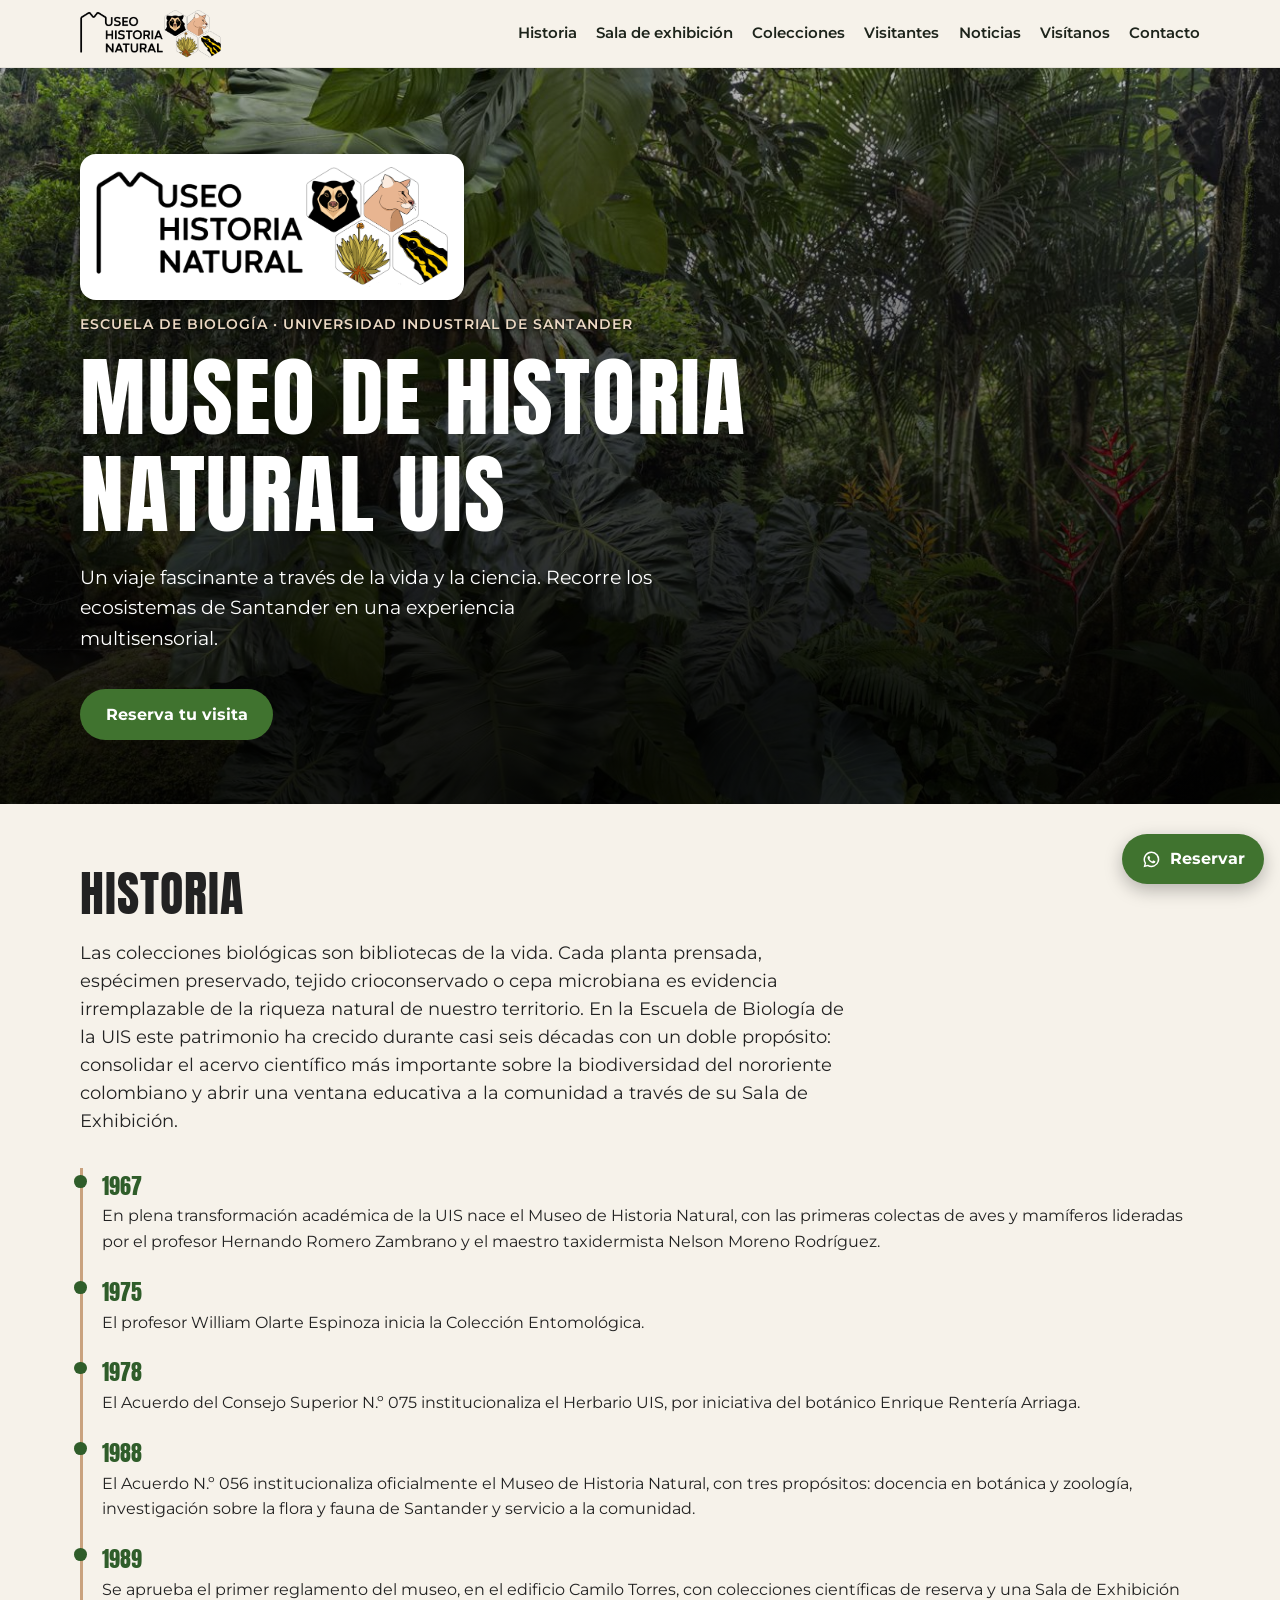
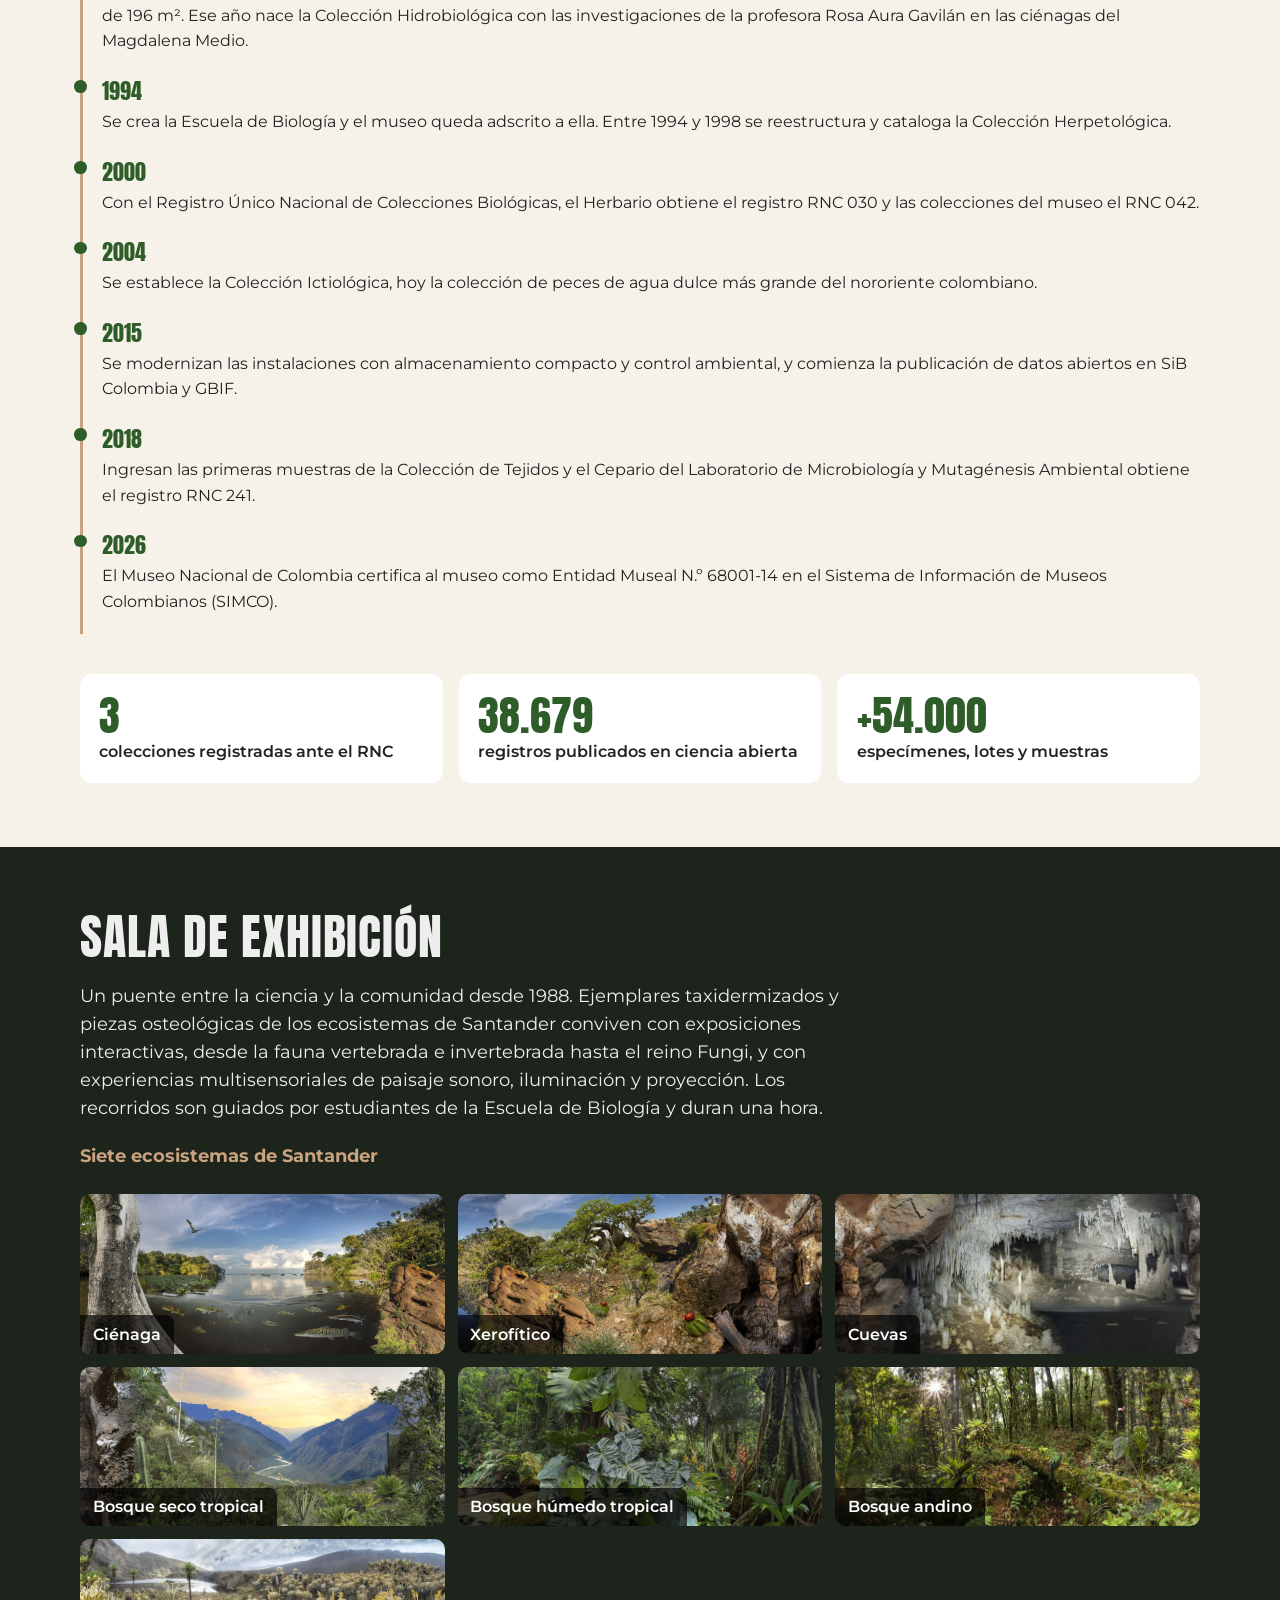
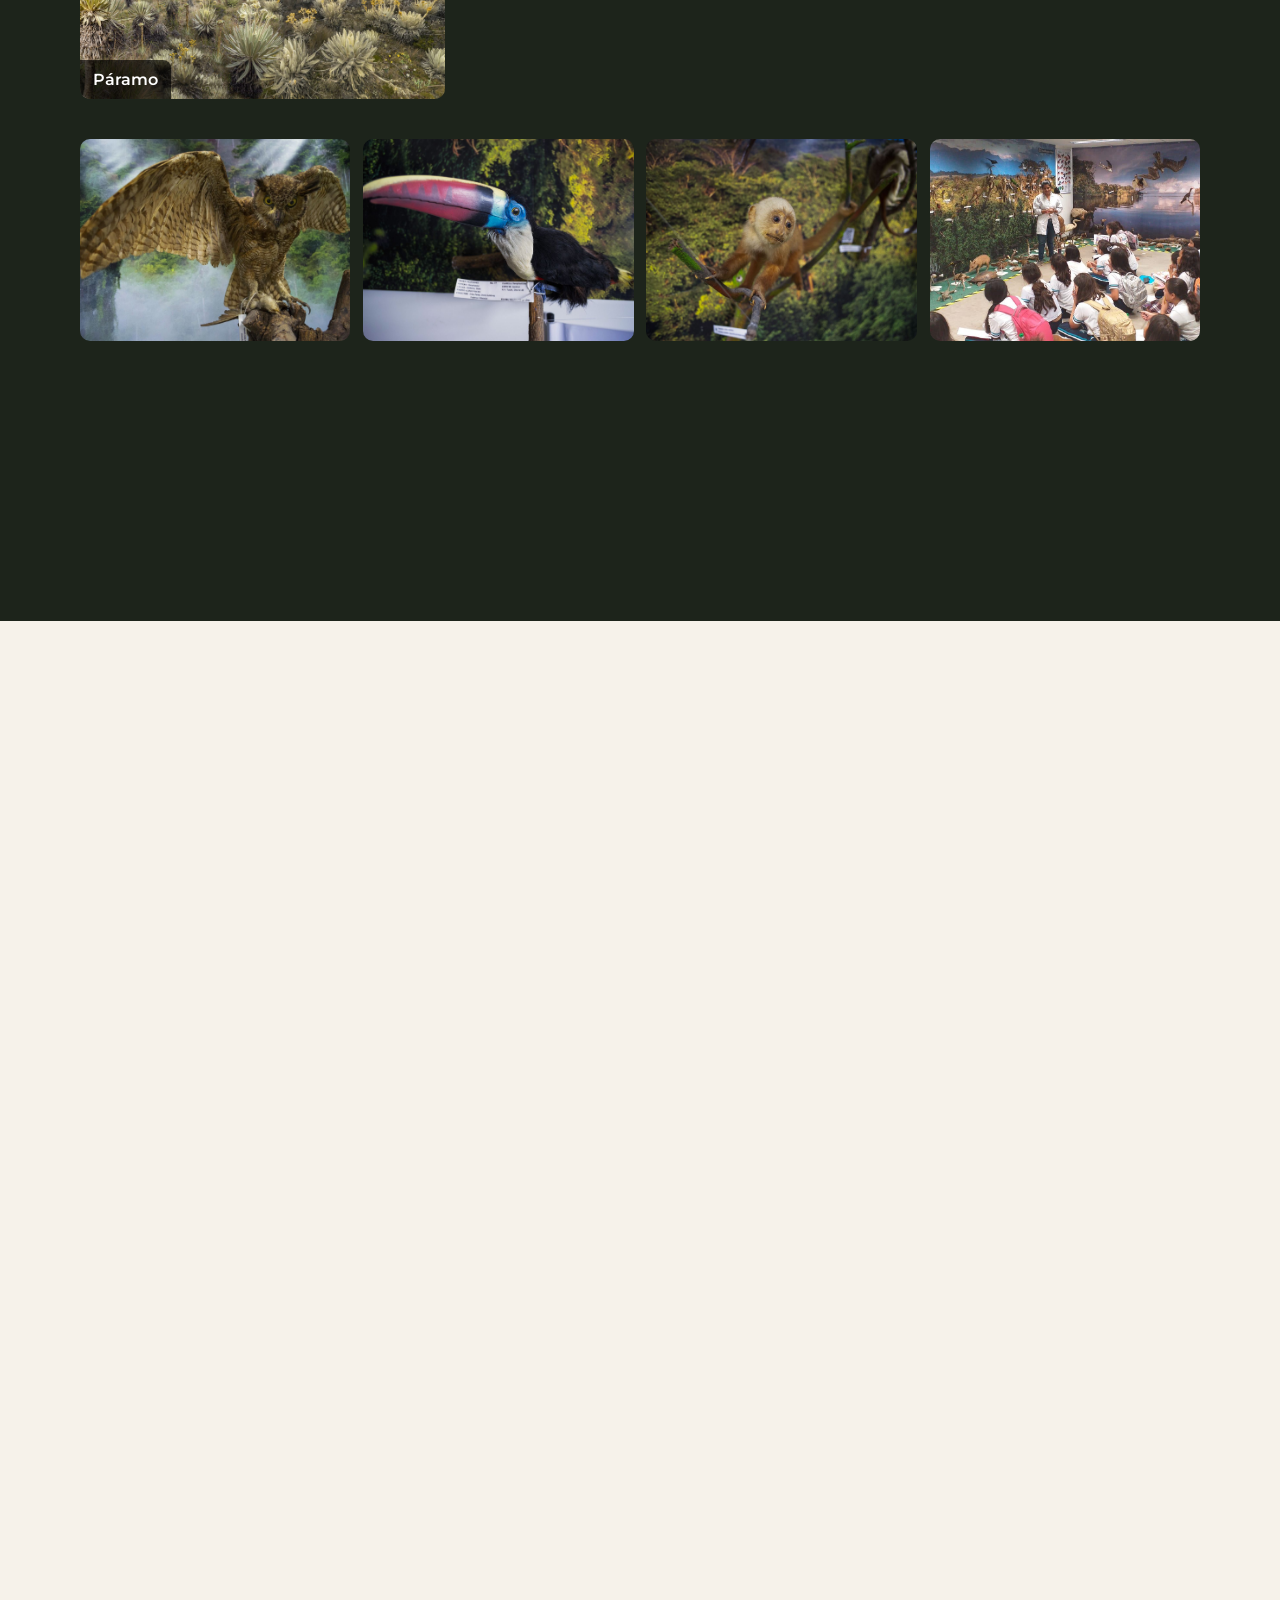
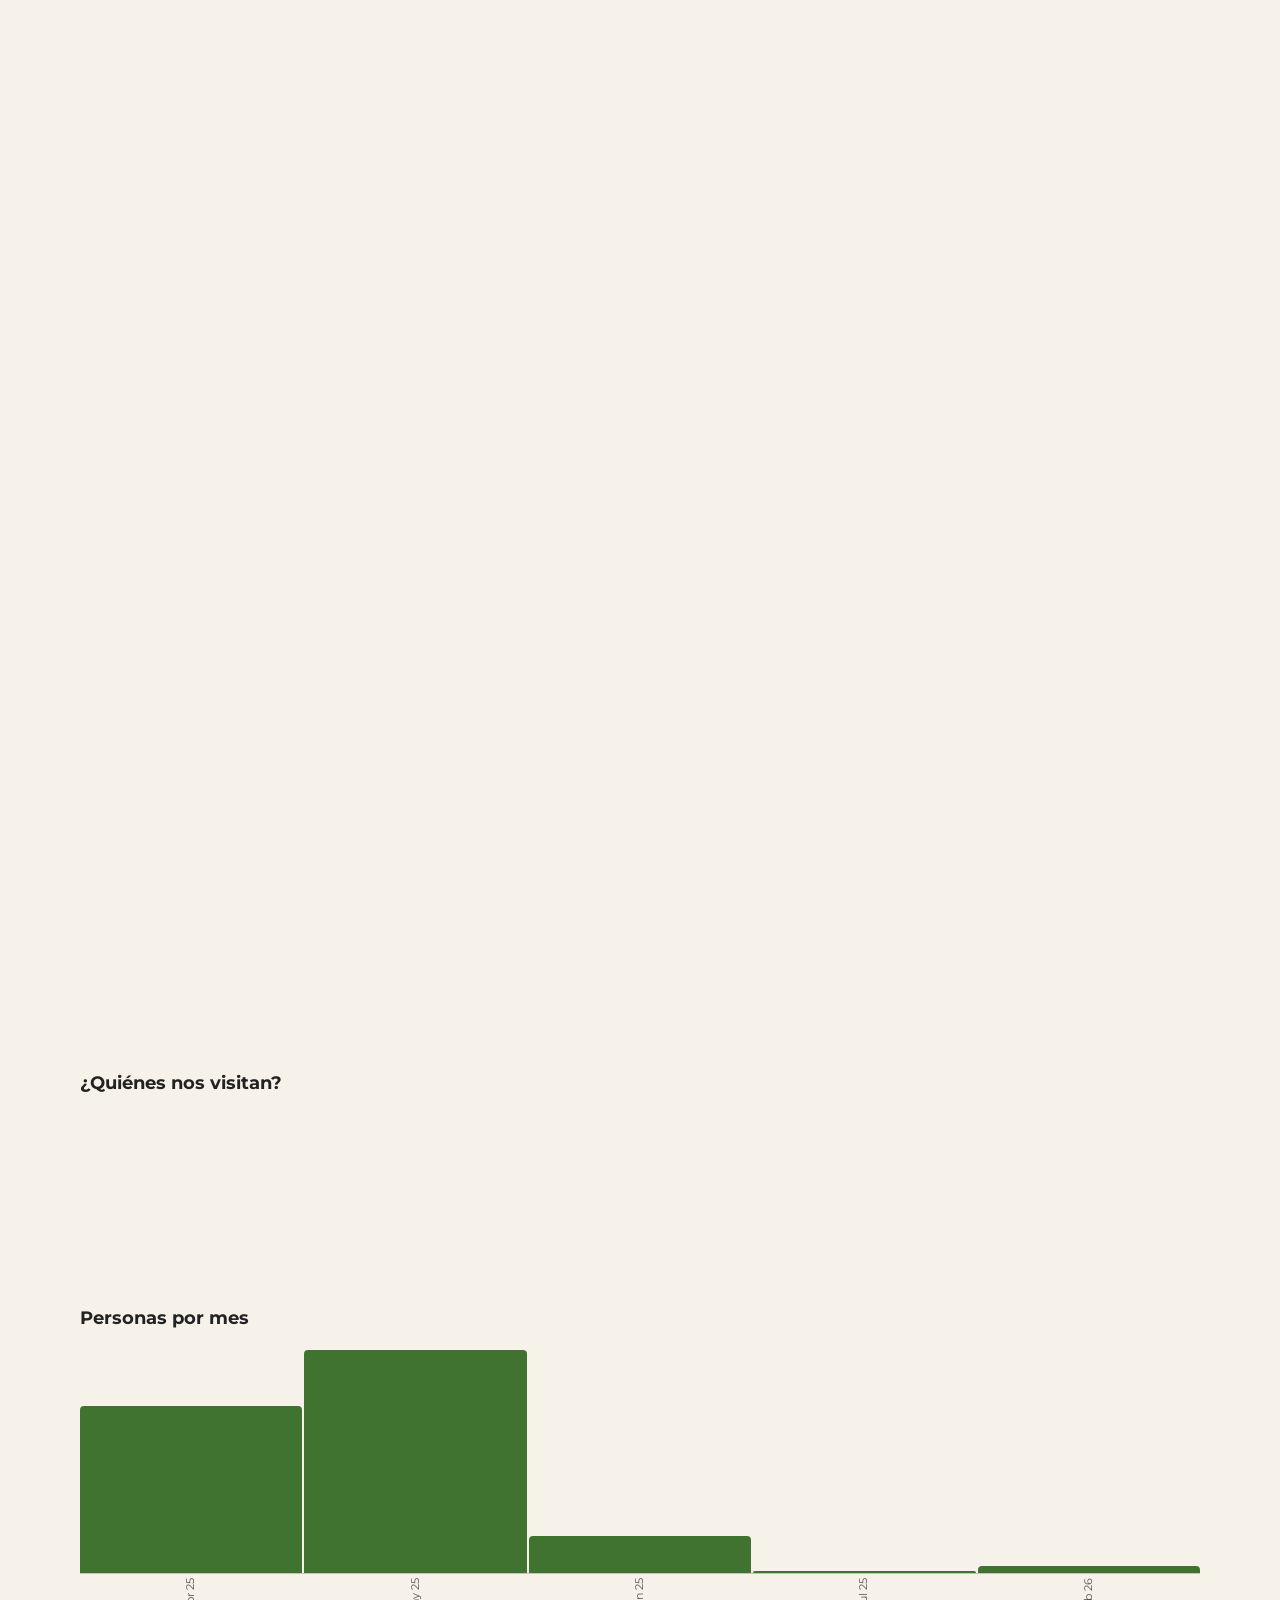
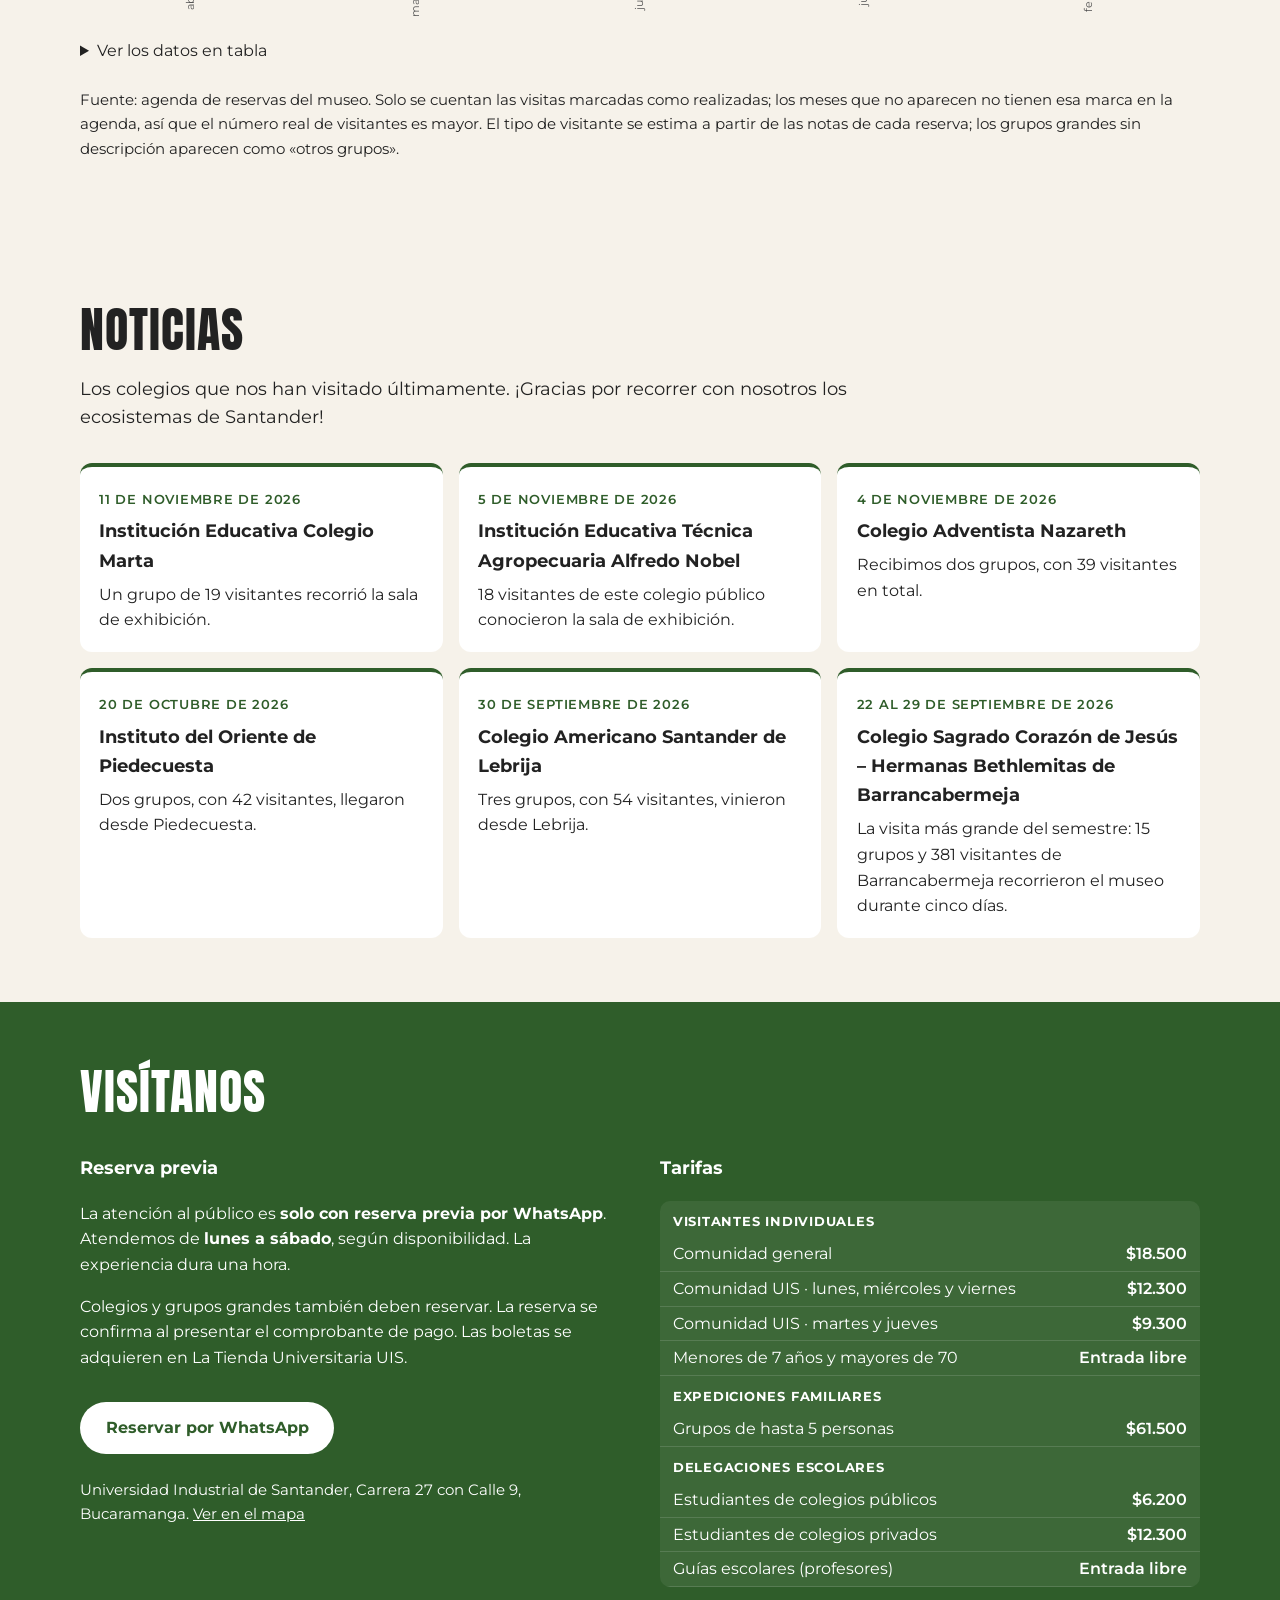
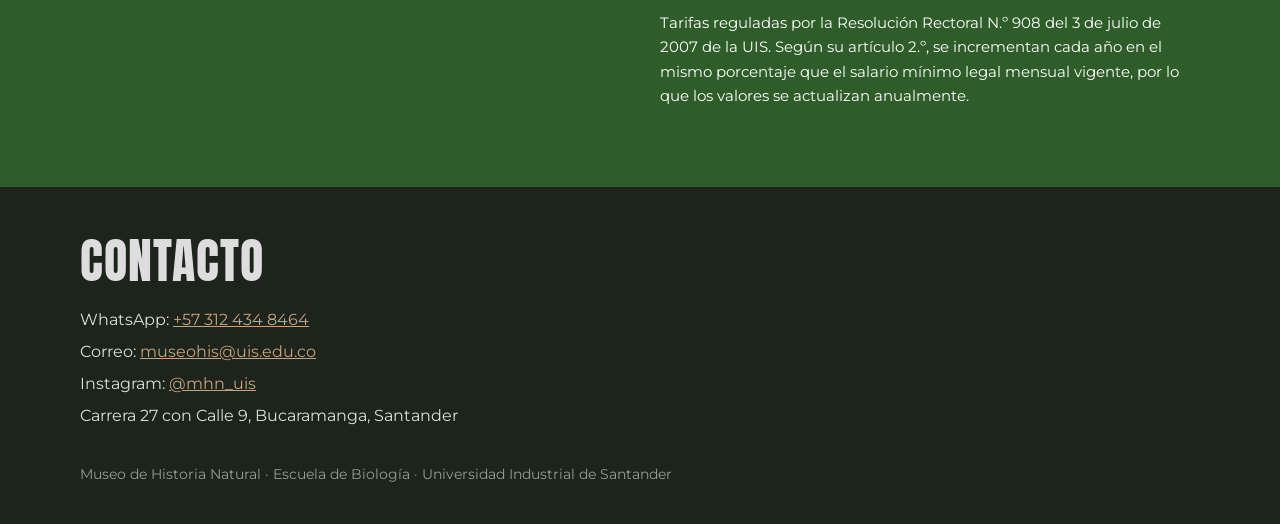
==== index.html @ a1354be7 "Sitio web del Museo de Historia Natural UIS Página estática con historia, sala de exhibición, colecc" ====
<!doctype html>
<html lang="es">
<head>
  <meta charset="utf-8">
  <meta name="viewport" content="width=device-width, initial-scale=1">
  <title>Museo de Historia Natural UIS</title>
  <meta name="description" content="Museo de Historia Natural de la Universidad Industrial de Santander, Escuela de Biología. Sala de exhibición, colecciones de referencia y reservas de visitas en Bucaramanga.">
  <link rel="icon" href="img/icono-museo.png">
  <link rel="preconnect" href="https://fonts.googleapis.com">
  <link rel="preconnect" href="https://fonts.gstatic.com" crossorigin>
  <link href="https://fonts.googleapis.com/css2?family=Anton&family=Montserrat:wght@400;600;700&display=swap" rel="stylesheet">
  <link rel="stylesheet" href="estilos.css">
  <script src="interaccion.js" defer></script>
</head>
<body>

<header class="cabecera">
  <a class="marca" href="#inicio">
    <img src="img/logo-museo.png" alt="Museo de Historia Natural UIS, ir al inicio" width="141" height="48">
  </a>
  <nav aria-label="Secciones">
    <a href="#historia">Historia</a>
    <a href="#sala">Sala de exhibición</a>
    <a href="#colecciones">Colecciones</a>
    <a href="#visitantes">Visitantes</a>
    <a href="#noticias">Noticias</a>
    <a href="#visitanos">Visítanos</a>
    <a href="#contacto">Contacto</a>
  </nav>
</header>

<main>

<section id="inicio" class="portada">
  <div class="portada-texto">
    <img class="portada-logo" src="img/logo-museo.png" alt="Logo del Museo de Historia Natural UIS" width="384" height="131">
    <p class="etiqueta">Escuela de Biología · Universidad Industrial de Santander</p>
    <h1>Museo de Historia Natural UIS</h1>
    <p class="lema">Un viaje fascinante a través de la vida y la ciencia. Recorre los ecosistemas de Santander en una experiencia multisensorial.</p>
    <a class="boton" href="#visitanos">Reserva tu visita</a>
  </div>
</section>

<section id="historia" class="seccion">
  <h2>Historia</h2>
  <p class="intro">Las colecciones biológicas son bibliotecas de la vida. Cada planta prensada, espécimen preservado, tejido crioconservado o cepa microbiana es evidencia irremplazable de la riqueza natural de nuestro territorio. En la Escuela de Biología de la UIS este patrimonio ha crecido durante casi seis décadas con un doble propósito: consolidar el acervo científico más importante sobre la biodiversidad del nororiente colombiano y abrir una ventana educativa a la comunidad a través de su Sala de Exhibición.</p>
  <ol class="linea-tiempo">
    <li><b>1967</b> En plena transformación académica de la UIS nace el Museo de Historia Natural, con las primeras colectas de aves y mamíferos lideradas por el profesor Hernando Romero Zambrano y el maestro taxidermista Nelson Moreno Rodríguez.</li>
    <li><b>1975</b> El profesor William Olarte Espinoza inicia la Colección Entomológica.</li>
    <li><b>1978</b> El Acuerdo del Consejo Superior N.º 075 institucionaliza el Herbario UIS, por iniciativa del botánico Enrique Rentería Arriaga.</li>
    <li><b>1988</b> El Acuerdo N.º 056 institucionaliza oficialmente el Museo de Historia Natural, con tres propósitos: docencia en botánica y zoología, investigación sobre la flora y fauna de Santander y servicio a la comunidad.</li>
    <li><b>1989</b> Se aprueba el primer reglamento del museo, en el edificio Camilo Torres, con colecciones científicas de reserva y una Sala de Exhibición de 196 m². Ese año nace la Colección Hidrobiológica con las investigaciones de la profesora Rosa Aura Gavilán en las ciénagas del Magdalena Medio.</li>
    <li><b>1994</b> Se crea la Escuela de Biología y el museo queda adscrito a ella. Entre 1994 y 1998 se reestructura y cataloga la Colección Herpetológica.</li>
    <li><b>2000</b> Con el Registro Único Nacional de Colecciones Biológicas, el Herbario obtiene el registro RNC 030 y las colecciones del museo el RNC 042.</li>
    <li><b>2004</b> Se establece la Colección Ictiológica, hoy la colección de peces de agua dulce más grande del nororiente colombiano.</li>
    <li><b>2015</b> Se modernizan las instalaciones con almacenamiento compacto y control ambiental, y comienza la publicación de datos abiertos en SiB Colombia y GBIF.</li>
    <li><b>2018</b> Ingresan las primeras muestras de la Colección de Tejidos y el Cepario del Laboratorio de Microbiología y Mutagénesis Ambiental obtiene el registro RNC 241.</li>
    <li><b>2026</b> El Museo Nacional de Colombia certifica al museo como Entidad Museal N.º 68001-14 en el Sistema de Información de Museos Colombianos (SIMCO).</li>
  </ol>
  <ul class="cifras">
    <li><b>3</b> colecciones registradas ante el RNC</li>
    <li><b>38.679</b> registros publicados en ciencia abierta</li>
    <li><b>+54.000</b> especímenes, lotes y muestras</li>
  </ul>
</section>

<section id="sala" class="seccion seccion-oscura">
  <h2>Sala de exhibición</h2>
  <p class="intro">Un puente entre la ciencia y la comunidad desde 1988. Ejemplares taxidermizados y piezas osteológicas de los ecosistemas de Santander conviven con exposiciones interactivas, desde la fauna vertebrada e invertebrada hasta el reino Fungi, y con experiencias multisensoriales de paisaje sonoro, iluminación y proyección. Los recorridos son guiados por estudiantes de la Escuela de Biología y duran una hora.</p>

  <h3>Siete ecosistemas de Santander</h3>
  <ul class="ecosistemas">
    <li><img src="img/ecosistemas/cienaga.jpg" alt="Diorama de la ciénaga con aves y peces" loading="lazy"><span>Ciénaga</span></li>
    <li><img src="img/ecosistemas/xerofitico.jpg" alt="Diorama del ecosistema xerofítico con cactus y rocas" loading="lazy"><span>Xerofítico</span></li>
    <li><img src="img/ecosistemas/cuevas.jpg" alt="Diorama de una cueva con estalactitas" loading="lazy"><span>Cuevas</span></li>
    <li><img src="img/ecosistemas/bosque-seco.jpg" alt="Diorama del bosque seco tropical en un cañón" loading="lazy"><span>Bosque seco tropical</span></li>
    <li><img src="img/ecosistemas/bosque-humedo.jpg" alt="Diorama del bosque húmedo tropical" loading="lazy"><span>Bosque húmedo tropical</span></li>
    <li><img src="img/ecosistemas/bosque-andino.jpg" alt="Diorama del bosque andino" loading="lazy"><span>Bosque andino</span></li>
    <li><img src="img/ecosistemas/paramo.jpg" alt="Diorama del páramo con frailejones" loading="lazy"><span>Páramo</span></li>
  </ul>

  <ul class="galeria">
    <li><img src="img/sala/museo-10.jpg" alt="Búho disecado con las alas abiertas" loading="lazy"></li>
    <li><img src="img/sala/museo-17.jpg" alt="Tucán en el diorama del bosque" loading="lazy"></li>
    <li><img src="img/sala/museo-13.jpg" alt="Mono en una rama del diorama" loading="lazy"></li>
    <li><img src="img/sala/visita-colegio.jpg" alt="Estudiantes de colegio durante un recorrido guiado" loading="lazy"></li>
    <li><img src="img/sala/museo-8.jpg" alt="Vista general de la sala de exhibición" loading="lazy"></li>
    <li><img src="img/sala/armadillo.jpg" alt="Armadillo en la sala" loading="lazy"></li>
  </ul>
</section>

<section id="colecciones" class="seccion">
  <h2>Colecciones de referencia</h2>
  <p class="intro">La Escuela de Biología custodia tres colecciones registradas ante el Registro Único Nacional de Colecciones Biológicas (RNC) del Instituto Humboldt: el Herbario UIS (RNC 030), las colecciones del Museo de Historia Natural (RNC 042) y el Cepario LMMA-UIS (RNC 241). Las visitas a estas colecciones se agendan con el coordinador de cada colección.</p>
  <div class="tarjetas">
    <article><img src="img/colecciones/herbario.jpg" alt="Flor de Lagenanthus princeps" loading="lazy">
      <h3>Herbario UIS</h3><p>RNC 030, desde 1978. 20.265 registros publicados de 4.229 especies y 336 familias, con 14 ejemplares tipo, distribuidos en colección general, antoteca y carpoteca.</p>
      <p><a href="https://www.gbif.org/dataset/cc5e1e3d-0850-4cde-a282-656657752e13" target="_blank" rel="noopener">Ver datos en GBIF</a></p></article>
    <article><img src="img/colecciones/herpetologia.jpg" alt="Cría de babilla" loading="lazy">
      <h3>Herpetología</h3><p>RNC 042. 11.413 registros publicados: 6.966 de anfibios y 4.447 de reptiles.</p>
      <p><a href="https://www.gbif.org/dataset/c1316d40-133e-485a-aa5b-e62091ebfdf5" target="_blank" rel="noopener">Anfibios en GBIF</a> · <a href="https://www.gbif.org/dataset/c816ec3b-ed12-4891-b304-d4e626e43cb3" target="_blank" rel="noopener">Reptiles en GBIF</a></p></article>
    <article><img src="img/colecciones/ornitologia.jpg" alt="Cajones con pieles de aves" loading="lazy">
      <h3>Ornitología</h3><p>RNC 042. 3.058 registros publicados de más de 480 especies, en pieles de estudio y en alcohol.</p>
      <p><a href="https://www.gbif.org/dataset/34ca7b9c-6a2f-465e-9cac-7d71c792c670" target="_blank" rel="noopener">Ver datos en GBIF</a></p></article>
    <article><img src="img/colecciones/ictiologia.jpg" alt="Pez cíclido" loading="lazy">
      <h3>Ictiología</h3><p>RNC 042, desde 2004. 1.831 registros de 105 especies, con holotipos y paratipos.</p>
      <p><a href="https://www.gbif.org/dataset/eaad657f-7bda-4705-a181-053d9e38033f" target="_blank" rel="noopener">Ver datos en GBIF</a></p></article>
    <article><img src="img/colecciones/mastozoologia.jpg" alt="Murciélagos preparados en la colección" loading="lazy">
      <h3>Mastozoología</h3><p>RNC 042. 828 registros publicados de 137 especies, en pieles, cráneos y alcohol.</p>
      <p><a href="https://www.gbif.org/dataset/83964202-07d9-4a27-8391-975144bcc1da" target="_blank" rel="noopener">Ver datos en GBIF</a></p></article>
    <article><img src="img/colecciones/entomologia.jpg" alt="Cajas entomológicas con mariposas" loading="lazy">
      <h3>Entomología</h3><p>RNC 042, desde 1975. Unos 10.000 ejemplares de insectos en seco y en líquido.</p></article>
    <article><img src="img/colecciones/hidrobiologia.jpg" alt="Copépodo Oithona robusta al microscopio" loading="lazy">
      <h3>Hidrobiología</h3><p>RNC 042, desde 1989. Unos 4.200 lotes de fitoplancton, zooplancton, perifiton y macroinvertebrados acuáticos.</p>
      <p><a href="https://www.gbif.org/dataset/c0717c48-e182-4bcf-b722-71c9af936058" target="_blank" rel="noopener">Ver datos en GBIF</a></p></article>
    <article><img src="img/colecciones/tejidos.jpg" alt="Cajas de muestras en el ultracongelador" loading="lazy">
      <h3>Tejidos</h3><p>RNC 042, desde 2018. Más de 1.027 muestras criopreservadas entre −80 °C y −150 °C, vinculadas a ejemplares del museo y del herbario.</p></article>
    <article><img src="img/colecciones/cepario.jpg" alt="Criocajas del cepario" loading="lazy">
      <h3>Cepario LMMA-UIS</h3><p>RNC 241, desde 2018. 1.290 registros de bacterias, arqueas y hongos de 138 especies, criopreservados a −80 °C.</p>
      <p><a href="https://www.gbif.org/dataset/95f8be9e-48a3-490b-8bd8-b03cc775b14e" target="_blank" rel="noopener">Ver datos en GBIF</a></p></article>
  </div>
</section>

<!-- visitantes:inicio -->
<section id="visitantes" class="seccion">
  <h2>Nuestros visitantes</h2>
  <p class="intro">Entre abr 2025 y feb 2026 registramos 95 visitas realizadas, con 530 personas. El grupo más numeroso: colegios, con el 38 % de los visitantes.</p>
  <ul class="cifras">
    <li><b>530</b> personas nos visitaron</li>
    <li><b>95</b> visitas realizadas</li>
    <li><b>38 %</b> estudiantes de colegios y universidades</li>
  </ul>
  <h3>¿Quiénes nos visitan?</h3>
  <ul class="grafica-tipos">
      <li><span>Colegios</span><span class="valor" style="--v:1.000"></span><span>204 · 38 %</span></li>
      <li><span>Otros grupos</span><span class="valor" style="--v:0.637"></span><span>130 · 25 %</span></li>
      <li><span>Público general y familias</span><span class="valor" style="--v:0.510"></span><span>104 · 20 %</span></li>
      <li><span>Comunidad UIS</span><span class="valor" style="--v:0.451"></span><span>92 · 17 %</span></li>
  </ul>
  <h3>Personas por mes</h3>
  <ul class="grafica-meses">
      <li style="--v:0.749" tabindex="0" data-tip="abr 2025: 203 personas" aria-label="abr 2025: 203 personas"><span class="valor"></span><span aria-hidden="true">abr 25</span></li>
      <li style="--v:1.000" tabindex="0" data-tip="may 2025: 271 personas" aria-label="may 2025: 271 personas"><span class="valor"></span><span aria-hidden="true">may 25</span></li>
      <li style="--v:0.170" tabindex="0" data-tip="jun 2025: 46 personas" aria-label="jun 2025: 46 personas"><span class="valor"></span><span aria-hidden="true">jun 25</span></li>
      <li style="--v:0.004" tabindex="0" data-tip="jul 2025: 1 persona" aria-label="jul 2025: 1 persona"><span class="valor"></span><span aria-hidden="true">jul 25</span></li>
      <li style="--v:0.033" tabindex="0" data-tip="feb 2026: 9 personas" aria-label="feb 2026: 9 personas"><span class="valor"></span><span aria-hidden="true">feb 26</span></li>
  </ul>
  <details>
    <summary>Ver los datos en tabla</summary>
    <table class="tabla-datos">
      <tr><th>Mes</th><th>Personas</th></tr>
          <tr><td>abr 2025</td><td>203</td></tr>
          <tr><td>may 2025</td><td>271</td></tr>
          <tr><td>jun 2025</td><td>46</td></tr>
          <tr><td>jul 2025</td><td>1</td></tr>
          <tr><td>feb 2026</td><td>9</td></tr>
    </table>
  </details>
  <p class="nota">Fuente: agenda de reservas del museo. Solo se cuentan las visitas marcadas como realizadas; los meses que no aparecen no tienen esa marca en la agenda, así que el número real de visitantes es mayor. El tipo de visitante se estima a partir de las notas de cada reserva; los grupos grandes sin descripción aparecen como «otros grupos».</p>
</section>
<!-- visitantes:fin -->

<!-- Noticias: la más reciente primero. Para agregar una, copiar un <li> completo. Solo nombres de instituciones, nunca de personas. -->
<section id="noticias" class="seccion">
  <h2>Noticias</h2>
  <p class="intro">Los colegios que nos han visitado últimamente. ¡Gracias por recorrer con nosotros los ecosistemas de Santander!</p>
  <ul class="noticias">
    <li><time datetime="2026-11-11">11 de noviembre de 2026</time>
      <h3>Institución Educativa Colegio Marta</h3>
      <p>Un grupo de 19 visitantes recorrió la sala de exhibición.</p></li>
    <li><time datetime="2026-11-05">5 de noviembre de 2026</time>
      <h3>Institución Educativa Técnica Agropecuaria Alfredo Nobel</h3>
      <p>18 visitantes de este colegio público conocieron la sala de exhibición.</p></li>
    <li><time datetime="2026-11-04">4 de noviembre de 2026</time>
      <h3>Colegio Adventista Nazareth</h3>
      <p>Recibimos dos grupos, con 39 visitantes en total.</p></li>
    <li><time datetime="2026-10-20">20 de octubre de 2026</time>
      <h3>Instituto del Oriente de Piedecuesta</h3>
      <p>Dos grupos, con 42 visitantes, llegaron desde Piedecuesta.</p></li>
    <li><time datetime="2026-09-30">30 de septiembre de 2026</time>
      <h3>Colegio Americano Santander de Lebrija</h3>
      <p>Tres grupos, con 54 visitantes, vinieron desde Lebrija.</p></li>
    <li><time datetime="2026-09-22">22 al 29 de septiembre de 2026</time>
      <h3>Colegio Sagrado Corazón de Jesús – Hermanas Bethlemitas de Barrancabermeja</h3>
      <p>La visita más grande del semestre: 15 grupos y 381 visitantes de Barrancabermeja recorrieron el museo durante cinco días.</p></li>
  </ul>
</section>

<section id="visitanos" class="seccion seccion-verde">
  <h2>Visítanos</h2>
  <div class="dos-columnas">
    <div>
      <h3>Reserva previa</h3>
      <p>La atención al público es <b>solo con reserva previa por WhatsApp</b>. Atendemos de <b>lunes a sábado</b>, según disponibilidad. La experiencia dura una hora.</p>
      <p>Colegios y grupos grandes también deben reservar. La reserva se confirma al presentar el comprobante de pago. Las boletas se adquieren en La Tienda Universitaria UIS.</p>
      <a class="boton boton-claro" href="https://wa.me/573124348464?text=Hola%2C%20quiero%20reservar%20una%20visita%20al%20Museo%20de%20Historia%20Natural%20UIS." target="_blank" rel="noopener">Reservar por WhatsApp</a>
      <p class="nota">Universidad Industrial de Santander, Carrera 27 con Calle 9, Bucaramanga. <a href="https://www.google.com/maps/search/?api=1&query=Universidad+Industrial+de+Santander+Bucaramanga" target="_blank" rel="noopener">Ver en el mapa</a></p>
    </div>
    <div>
      <h3>Tarifas</h3>
      <table class="tarifas">
        <tr><th colspan="2">Visitantes individuales</th></tr>
        <tr><td>Comunidad general</td><td>$18.500</td></tr>
        <tr><td>Comunidad UIS · lunes, miércoles y viernes</td><td>$12.300</td></tr>
        <tr><td>Comunidad UIS · martes y jueves</td><td>$9.300</td></tr>
        <tr><td>Menores de 7 años y mayores de 70</td><td>Entrada libre</td></tr>
        <tr><th colspan="2">Expediciones familiares</th></tr>
        <tr><td>Grupos de hasta 5 personas</td><td>$61.500</td></tr>
        <tr><th colspan="2">Delegaciones escolares</th></tr>
        <tr><td>Estudiantes de colegios públicos</td><td>$6.200</td></tr>
        <tr><td>Estudiantes de colegios privados</td><td>$12.300</td></tr>
        <tr><td>Guías escolares (profesores)</td><td>Entrada libre</td></tr>
      </table>
      <p class="nota">Tarifas reguladas por la Resolución Rectoral N.º 908 del 3 de julio de 2007 de la UIS. Según su artículo 2.º, se incrementan cada año en el mismo porcentaje que el salario mínimo legal mensual vigente, por lo que los valores se actualizan anualmente.</p>
    </div>
  </div>
</section>

</main>

<footer id="contacto" class="pie">
  <div>
    <h2>Contacto</h2>
    <ul class="contacto">
      <li>WhatsApp: <a href="https://wa.me/573124348464" target="_blank" rel="noopener">+57 312 434 8464</a></li>
      <li>Correo: <a href="mailto:museohis@uis.edu.co">museohis@uis.edu.co</a></li>
      <li>Instagram: <a href="https://www.instagram.com/mhn_uis/" target="_blank" rel="noopener">@mhn_uis</a></li>
      <li>Carrera 27 con Calle 9, Bucaramanga, Santander</li>
    </ul>
  </div>
  <p class="creditos">Museo de Historia Natural · Escuela de Biología · Universidad Industrial de Santander</p>
</footer>

<a class="flotante" href="https://wa.me/573124348464?text=Hola%2C%20quiero%20reservar%20una%20visita%20al%20Museo%20de%20Historia%20Natural%20UIS." target="_blank" rel="noopener" aria-label="Reservar por WhatsApp">
  <svg viewBox="0 0 24 24" aria-hidden="true"><path d="M12 3a9 9 0 0 0-7.8 13.5L3 21l4.6-1.2A9 9 0 1 0 12 3Zm0 16.3a7.3 7.3 0 0 1-3.7-1l-.3-.2-2.7.7.7-2.6-.2-.3A7.3 7.3 0 1 1 12 19.3Zm4-5.4c-.2-.1-1.3-.7-1.5-.7s-.4-.1-.5.1l-.7.9c-.1.2-.3.2-.5.1a6 6 0 0 1-3-2.6c-.2-.4.2-.4.7-1.3.1-.2 0-.3 0-.4l-.7-1.6c-.2-.4-.4-.4-.5-.4h-.4a.8.8 0 0 0-.6.3 2.5 2.5 0 0 0-.8 1.9 4.4 4.4 0 0 0 .9 2.3 10 10 0 0 0 3.8 3.4c1.4.6 2 .6 2.7.5.4-.1 1.3-.5 1.5-1.1s.2-1 .1-1.1-.2-.2-.5-.3Z"/></svg>
  <span>Reservar</span>
</a>

</body>
</html>
---- estilos.css ----
/* Colores tomados de la publicidad del museo: verde selva, arena y fondo crema. */
:root {
  --verde: #2f5d2a;
  --verde-claro: #40732f; /* Más oscuro que el original #4f8a3c para que el texto blanco encima pase el contraste mínimo (4.5:1). */
  --arena: #c9a27e;
  --oscuro: #1d241b;
  --crema: #f6f2ea;
  --texto: #222;
  /* Margen lateral único: centra el contenido en 70rem y deja los fondos a todo el ancho. */
  --margen: max(1rem, calc((100% - 70rem) / 2));
}

* { box-sizing: border-box; }
html { scroll-behavior: smooth; scroll-padding-top: 4.5rem; }
body { margin: 0; font-family: Montserrat, system-ui, sans-serif; color: var(--texto); background: var(--crema); line-height: 1.6; }
img { max-width: 100%; display: block; }
a { color: var(--verde); }
h1, h2 { font-family: Anton, Impact, sans-serif; font-weight: 400; letter-spacing: .02em; text-transform: uppercase; line-height: 1.1; }
h2 { font-size: clamp(2rem, 5vw, 3rem); margin: 0 0 1rem; }
h3 { font-size: 1.15rem; }

/* Barra superior */
.cabecera { position: sticky; top: 0; z-index: 10; display: flex; flex-wrap: wrap; align-items: center; justify-content: space-between; gap: .5rem 1.5rem; padding: .6rem var(--margen); background: var(--crema); border-bottom: 1px solid #0001; }
.marca { display: flex; }
.cabecera nav { display: flex; flex-wrap: wrap; gap: .25rem 1.2rem; }
.cabecera nav a { text-decoration: none; color: var(--oscuro); font-weight: 600; font-size: .95rem; }
.cabecera nav a:hover, .cabecera nav a:focus-visible { color: var(--verde-claro); }

/* Portada */
.portada { min-height: min(85vh, 46rem); display: flex; align-items: flex-end; padding: 2rem var(--margen) 4rem; color: #fff;
  position: relative; overflow: hidden; isolation: isolate; background: var(--oscuro); }
/* La foto va en una capa aparte para poder acercarla lentamente sin mover el texto. */
.portada::before { content: ""; position: absolute; inset: 0; z-index: -1;
  background: linear-gradient(to top, #000d 15%, #0008 60%, #0004), url("img/ecosistemas/bosque-humedo.jpg") center / cover;
  animation: acercar 24s ease-in-out infinite alternate; }
@keyframes acercar { to { transform: scale(1.08); } }
.portada-texto { max-width: 46rem; }
/* Fondo claro porque las letras del logo son negras y no se leerían sobre la foto. */
.portada-logo { width: clamp(14rem, 45vw, 24rem); height: auto; padding: .8rem 1rem; background: #fff; border-radius: 16px; box-shadow: 0 4px 16px #0006; }
.portada h1 { font-size: clamp(2.6rem, 8vw, 5.5rem); margin: .2rem 0 1rem; }
.etiqueta { font-weight: 600; text-transform: uppercase; font-size: .85rem; letter-spacing: .08em; color: #ecd9c4; text-shadow: 0 1px 3px #000; }
.lema { font-size: 1.2rem; max-width: 36rem; }

.boton { display: inline-block; margin-top: 1rem; padding: .8rem 1.6rem; border-radius: 999px; background: var(--verde-claro); color: #fff; font-weight: 700; text-decoration: none; }
.boton:hover, .boton:focus-visible { background: var(--verde); }
.boton-claro { background: #fff; color: var(--verde); }
.boton-claro:hover, .boton-claro:focus-visible { background: var(--arena); color: var(--oscuro); }

/* Secciones */
.seccion { padding: 4rem var(--margen); }
.seccion-oscura { background: var(--oscuro); color: #eee; }
.seccion-oscura h3 { color: var(--arena); }
.seccion-verde { background: var(--verde); color: #fff; }
.seccion-verde a:not(.boton) { color: #fff; }
.intro { font-size: 1.1rem; max-width: 48rem; }

.linea-tiempo { list-style: none; padding: 0; margin: 2rem 0; border-left: 3px solid var(--arena); }
.linea-tiempo li { padding: 0 0 1.2rem 1.2rem; position: relative; }
.linea-tiempo li::before { content: ""; position: absolute; left: -.55rem; top: .45rem; width: .8rem; height: .8rem; border-radius: 50%; background: var(--verde); }
.linea-tiempo b, .cifras b { display: block; font-family: Anton, Impact, sans-serif; font-weight: 400; font-size: 1.4rem; color: var(--verde); }

/* Noticias */
.noticias { list-style: none; padding: 0; margin: 2rem 0 0; display: grid; gap: 1rem; grid-template-columns: repeat(auto-fit, minmax(min(100%, 18rem), 1fr)); }
.noticias li { background: #fff; border-radius: 12px; padding: 1.2rem; border-top: 4px solid var(--verde); }
.noticias time { font-size: .8rem; font-weight: 600; text-transform: uppercase; letter-spacing: .06em; color: var(--verde); }
.noticias h3 { margin: .3rem 0 .4rem; }
.noticias p { margin: 0; }

/* Ecosistemas y galería */
.ecosistemas, .galeria { list-style: none; padding: 0; margin: 1.5rem 0 0; display: grid; gap: .8rem; }
.ecosistemas { grid-template-columns: repeat(auto-fit, minmax(min(100%, 20rem), 1fr)); }
.ecosistemas li { position: relative; border-radius: 10px; overflow: hidden; }
.ecosistemas img { width: 100%; aspect-ratio: 16 / 7; object-fit: cover; }
.ecosistemas span { position: absolute; left: 0; bottom: 0; padding: .4rem .8rem; background: #000a; color: #fff; font-weight: 600; border-top-right-radius: 8px; }
.galeria { grid-template-columns: repeat(auto-fit, minmax(min(100%, 14rem), 1fr)); margin-top: 2.5rem; }
.galeria img { width: 100%; aspect-ratio: 4 / 3; object-fit: cover; }

/* Colecciones */
.tarjetas { display: grid; gap: 1.2rem; grid-template-columns: repeat(auto-fit, minmax(min(100%, 16rem), 1fr)); margin-top: 2rem; }
.tarjetas article { background: #fff; border-radius: 12px; overflow: hidden; box-shadow: 0 2px 8px #0001; }
.tarjetas img { width: 100%; aspect-ratio: 4 / 3; object-fit: cover; }
.tarjetas h3, .tarjetas p { margin: .8rem 1rem; }
.tarjetas p { font-size: .95rem; }
.tarjetas p a { font-weight: 600; }

.cifras { list-style: none; padding: 0; margin: 2.5rem 0 0; display: grid; gap: 1rem; grid-template-columns: repeat(auto-fit, minmax(min(100%, 14rem), 1fr)); }
.cifras li { background: #fff; border-radius: 12px; padding: 1.2rem; font-weight: 600; }
.cifras b { font-size: 2.6rem; line-height: 1.1; }

/* Gráficas de visitantes: una sola serie, un solo color; el valor exacto va en el texto y en la tabla. */
.grafica-tipos, .grafica-meses { list-style: none; padding: 0; margin: 1rem 0 2.5rem; }
.grafica-tipos li { display: grid; grid-template-columns: minmax(8rem, 14rem) 1fr auto; align-items: center; gap: .8rem; padding: .35rem 0; }
.grafica-tipos .valor { height: 1.1rem; width: calc(var(--v) * 100%); min-width: 4px; background: var(--verde-claro); border-radius: 0 4px 4px 0; }
.grafica-tipos li > span:last-child { font-weight: 600; white-space: nowrap; }
.grafica-meses { display: flex; align-items: flex-end; gap: 2px; height: 14rem; border-bottom: 1px solid #0003; overflow-x: clip; }
.grafica-meses li { flex: 1; min-width: 0; height: 100%; display: flex; flex-direction: column; justify-content: flex-end; position: relative; }
.grafica-meses .valor { height: calc(var(--v) * 100%); min-height: 2px; background: var(--verde-claro); border-radius: 4px 4px 0 0; }
.grafica-meses li:hover .valor { background: var(--verde); }
.grafica-meses li > span:last-child { position: absolute; top: 100%; left: 50%; margin-top: .3rem; writing-mode: vertical-rl; transform: translateX(-50%) rotate(180deg); font-size: .7rem; white-space: nowrap; color: #555; }
.grafica-meses + details { margin-top: 4rem; }
.tabla-datos { border-collapse: collapse; margin-top: .8rem; }
.tabla-datos td, .tabla-datos th { padding: .2rem 1rem .2rem 0; text-align: left; border-bottom: 1px solid #0001; }
@media (max-width: 30rem) { .grafica-tipos li { grid-template-columns: 1fr auto; } .grafica-tipos .valor { grid-column: 1 / -1; grid-row: 2; } }

/* Visítanos */
.dos-columnas { display: grid; gap: 2.5rem; grid-template-columns: repeat(auto-fit, minmax(min(100%, 22rem), 1fr)); }
.nota { font-size: .95rem; margin-top: 1.5rem; }
.tarifas { width: 100%; border-collapse: collapse; background: #fff1; border-radius: 10px; overflow: hidden; }
.tarifas th { text-align: left; padding: .7rem .8rem .3rem; color: #fff; text-transform: uppercase; font-size: .8rem; letter-spacing: .06em; }
.tarifas td { padding: .25rem .8rem; border-bottom: 1px solid #fff2; }
.tarifas td:last-child { text-align: right; white-space: nowrap; font-weight: 600; }

/* Pie */
.pie { background: var(--oscuro); color: #ddd; padding: 3rem var(--margen) 1.5rem; }
.pie a { color: var(--arena); }
.contacto { list-style: none; padding: 0; line-height: 2; }
.creditos { margin-top: 2rem; font-size: .85rem; color: #999; }

/* ===== Interacción ===== */
/* Aparición al desplazarse (la clase la pone interaccion.js). */
.revelar { opacity: 0; transform: translateY(1.5rem); transition: opacity .7s ease, transform .7s ease; }
.revelar.visible { opacity: 1; transform: none; }
.grafica-tipos.revelar .valor { width: 0; transition: width 1s ease .2s; }
.grafica-tipos.visible .valor { width: calc(var(--v) * 100%); }
.grafica-meses.revelar .valor { height: 0; transition: height .9s ease; }
.grafica-meses.visible .valor { height: calc(var(--v) * 100%); }

/* Fotos y tarjetas que responden al mouse. */
.galeria li { overflow: hidden; border-radius: 10px; }
.ecosistemas img, .galeria img, .tarjetas img { transition: transform .5s ease; }
.ecosistemas img, .galeria img { cursor: zoom-in; }
.ecosistemas li:hover img, .galeria li:hover img, .tarjetas article:hover img { transform: scale(1.06); }
.ecosistemas img:focus-visible, .galeria img:focus-visible { outline: 3px solid var(--arena); outline-offset: -3px; }
.tarjetas article { transition: transform .3s ease, box-shadow .3s ease; }
.tarjetas article:hover { transform: translateY(-6px); box-shadow: 0 12px 28px #0002; }
.boton { transition: background .2s, transform .2s; }
.boton:hover { transform: translateY(-2px); }
.linea-tiempo li::before { transition: transform .3s; }
.linea-tiempo li:hover::before { transform: scale(1.5); background: var(--verde-claro); }

/* Tooltip de las columnas mensuales (hover o teclado). */
.grafica-meses li::after { content: attr(data-tip); position: absolute; bottom: calc(var(--v) * 100% + .5rem); left: 50%; transform: translateX(-50%);
  background: var(--oscuro); color: #fff; padding: .3rem .6rem; border-radius: 6px; font-size: .8rem; white-space: nowrap; opacity: 0; pointer-events: none; transition: opacity .15s; z-index: 2; }
.grafica-meses li:nth-child(-n+3)::after { left: 0; transform: none; }
.grafica-meses li:nth-last-child(-n+3)::after { left: auto; right: 0; transform: none; }
.grafica-meses li:hover::after, .grafica-meses li:focus-visible::after { opacity: 1; }
.grafica-meses li:focus-visible { outline: 2px solid var(--verde); outline-offset: 2px; }

/* Visor de fotos. */
.visor { border: 0; padding: 0; background: transparent; max-width: min(92vw, 80rem); }
.visor::backdrop { background: #000d; }
.visor img { max-height: 80vh; width: auto; margin: auto; border-radius: 10px; }
.visor p { color: #fff; text-align: center; font-weight: 600; margin: .6rem 0 0; }
.visor button { position: fixed; top: 1rem; right: 1rem; width: 2.8rem; height: 2.8rem; border: 0; border-radius: 50%; background: #fff; font-size: 1.6rem; cursor: pointer; }

/* Botón flotante de reserva. */
.flotante { position: fixed; right: 1rem; bottom: 1rem; z-index: 20; display: flex; align-items: center; gap: .5rem; padding: .75rem 1.2rem; border-radius: 999px;
  background: var(--verde-claro); color: #fff; font-weight: 700; text-decoration: none; box-shadow: 0 6px 18px #0004; transition: transform .2s, background .2s; }
.flotante:hover, .flotante:focus-visible { background: var(--verde); transform: translateY(-3px); }
.flotante svg { width: 1.3rem; height: 1.3rem; fill: currentColor; }

/* Menú en celular: una sola línea deslizable. */
@media (max-width: 40rem) {
  .cabecera nav { flex-wrap: nowrap; overflow-x: auto; width: 100%; scrollbar-width: none; padding-bottom: .2rem; }
  .cabecera nav a { white-space: nowrap; }
  .flotante span { display: none; }
  .flotante { padding: .9rem; }
}

@media (prefers-reduced-motion: reduce) {
  *, *::before, *::after { animation: none !important; transition: none !important; }
  html { scroll-behavior: auto; }
}
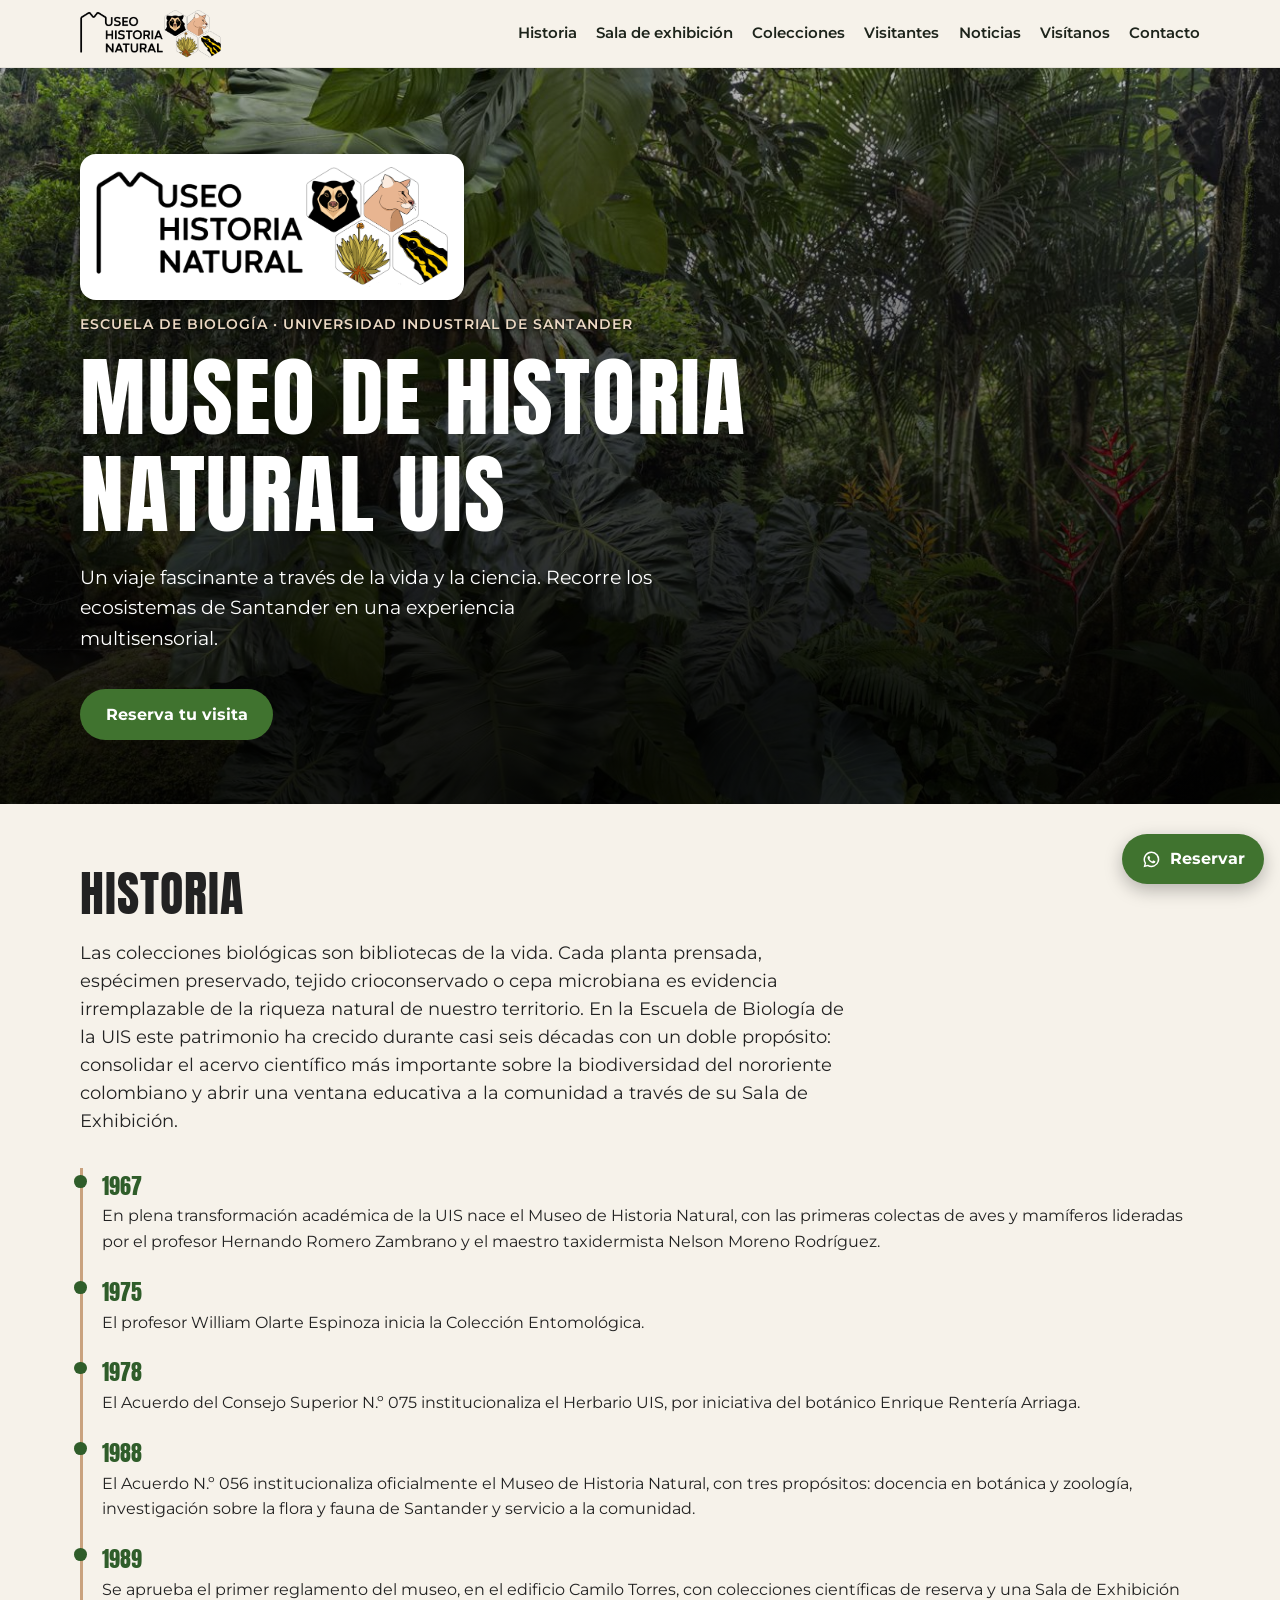
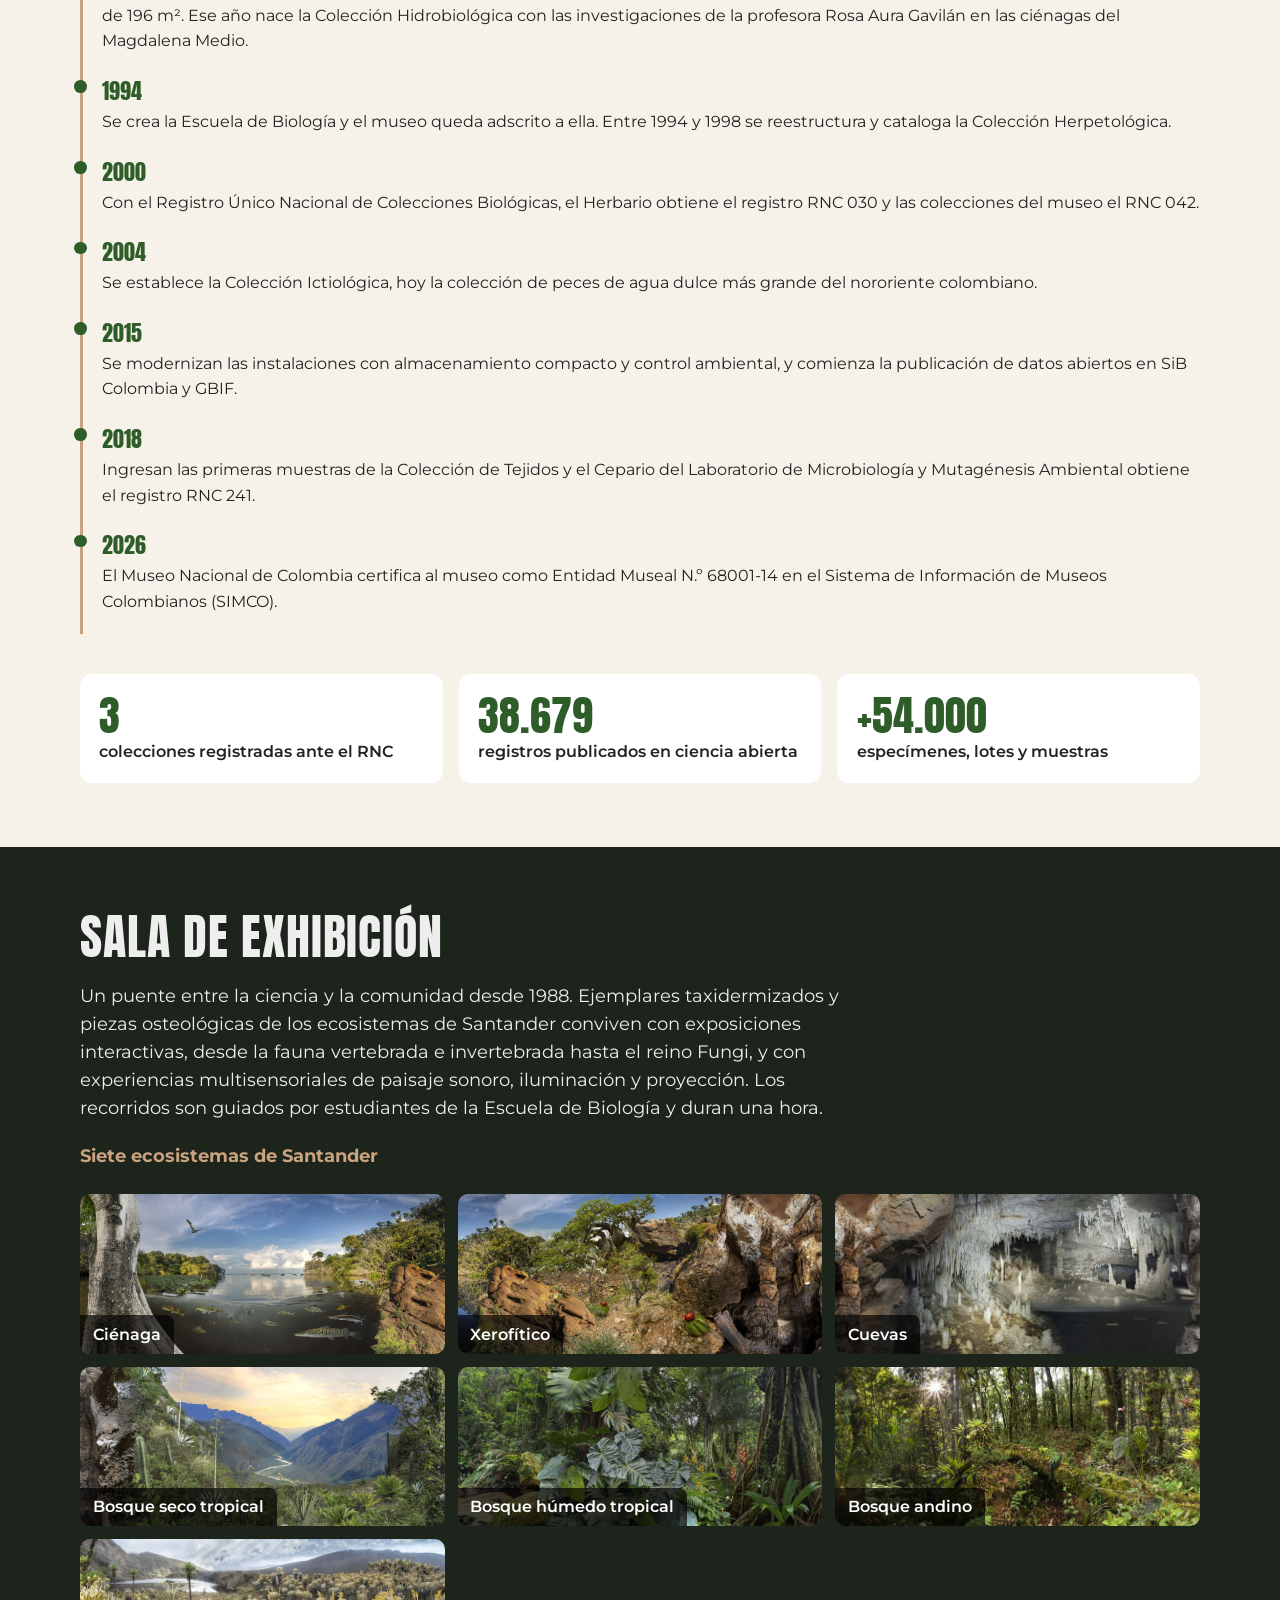
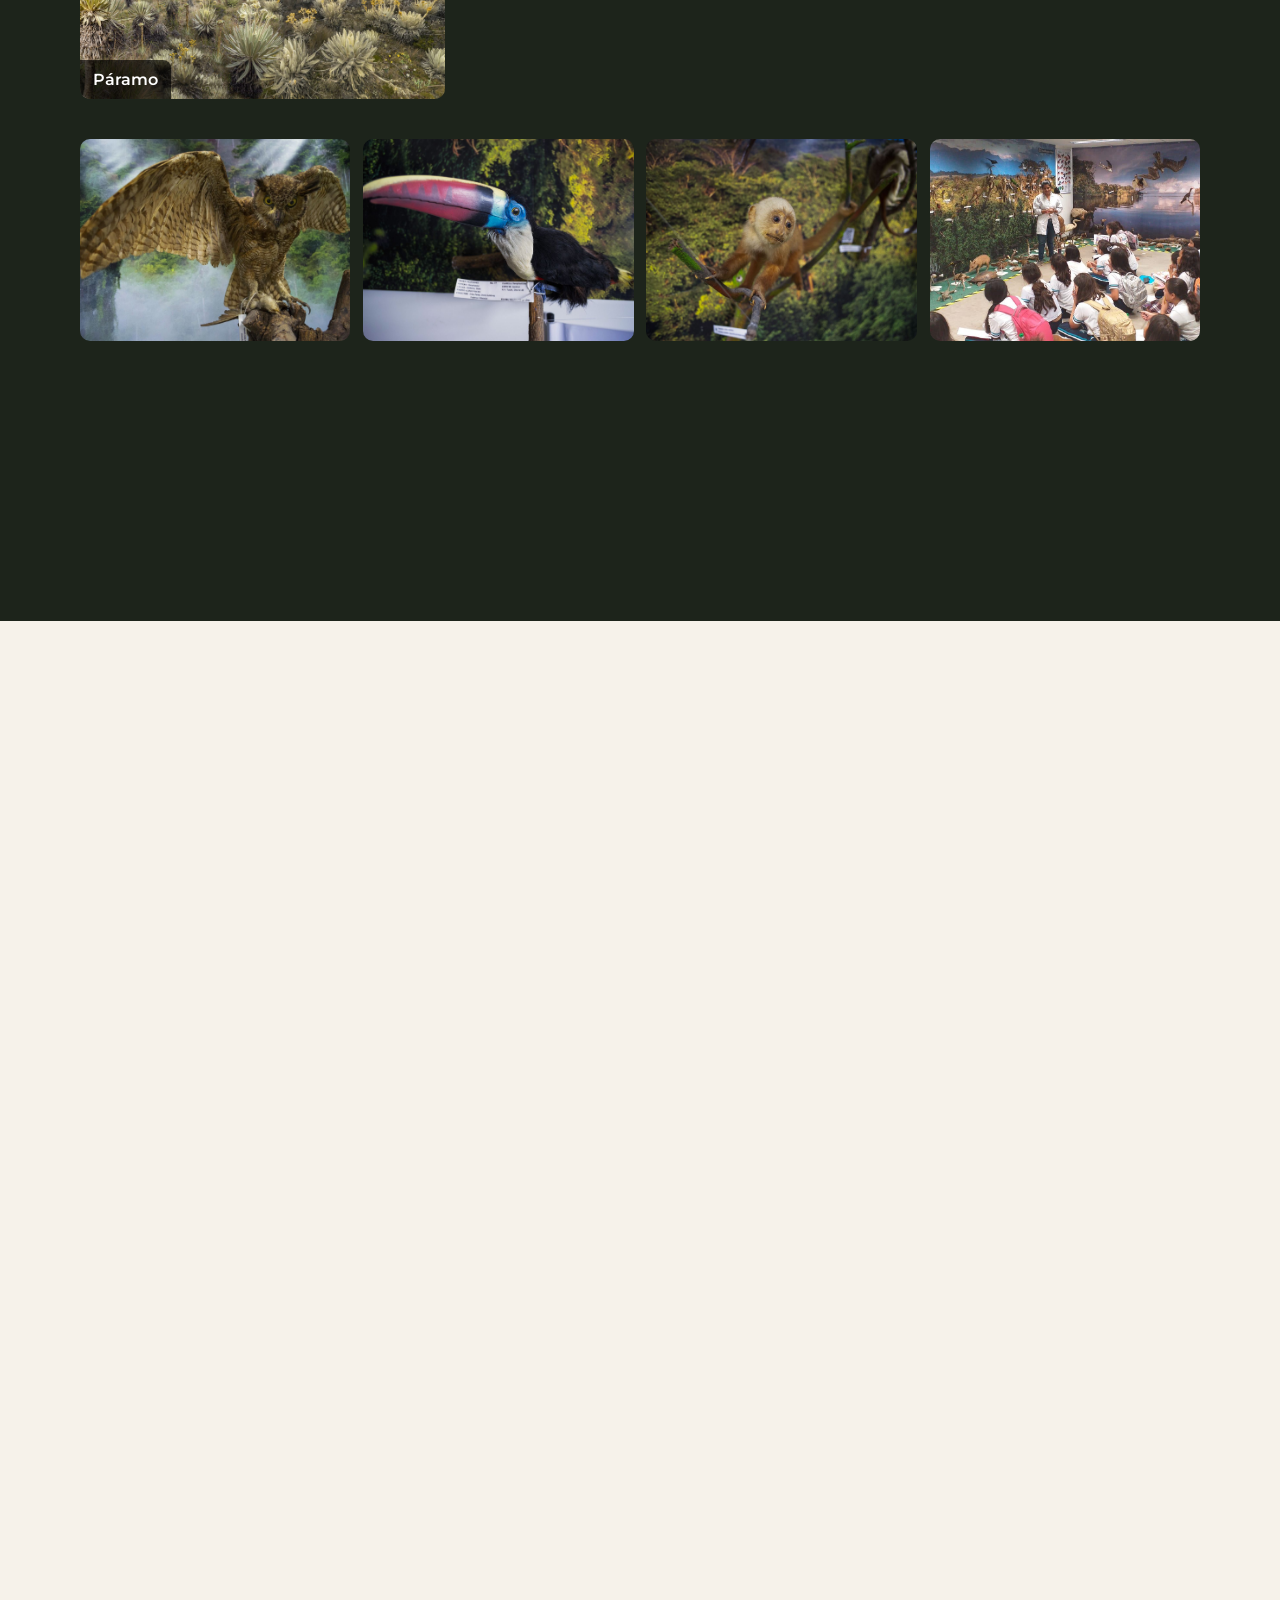
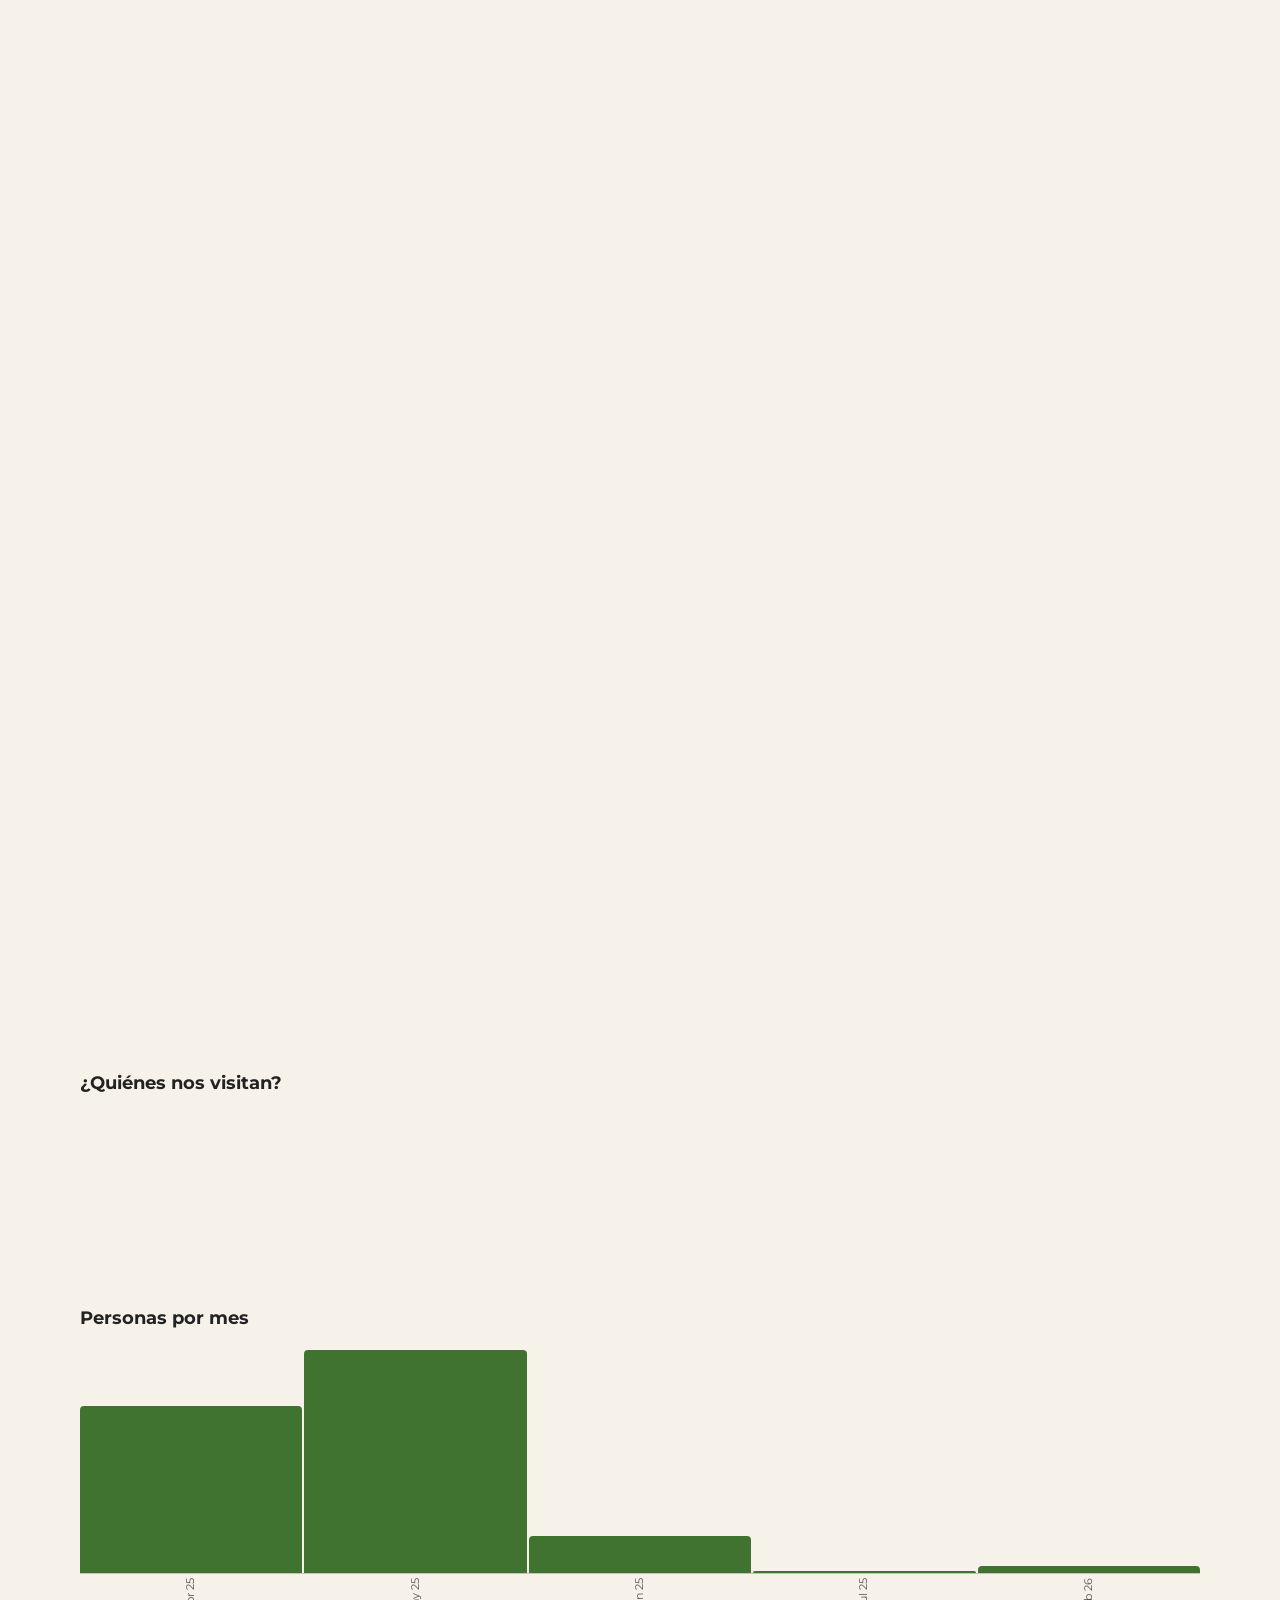
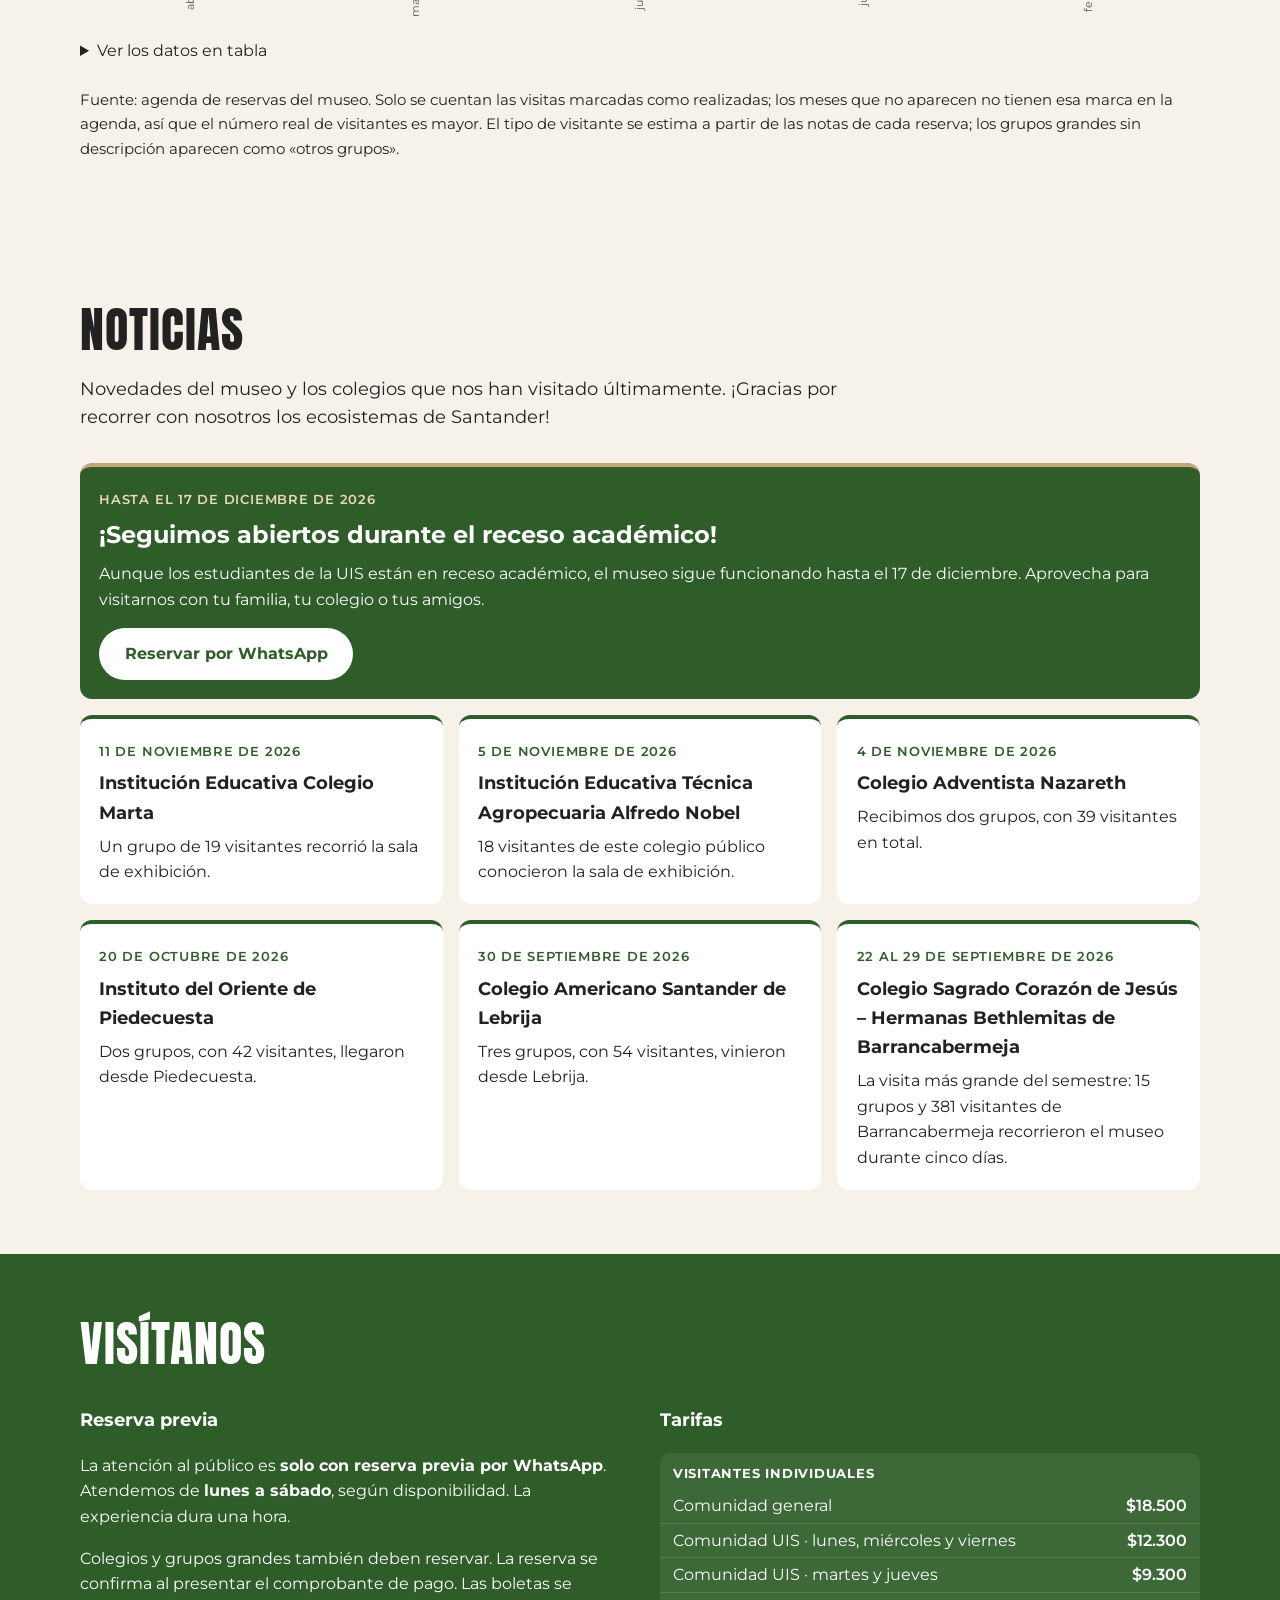
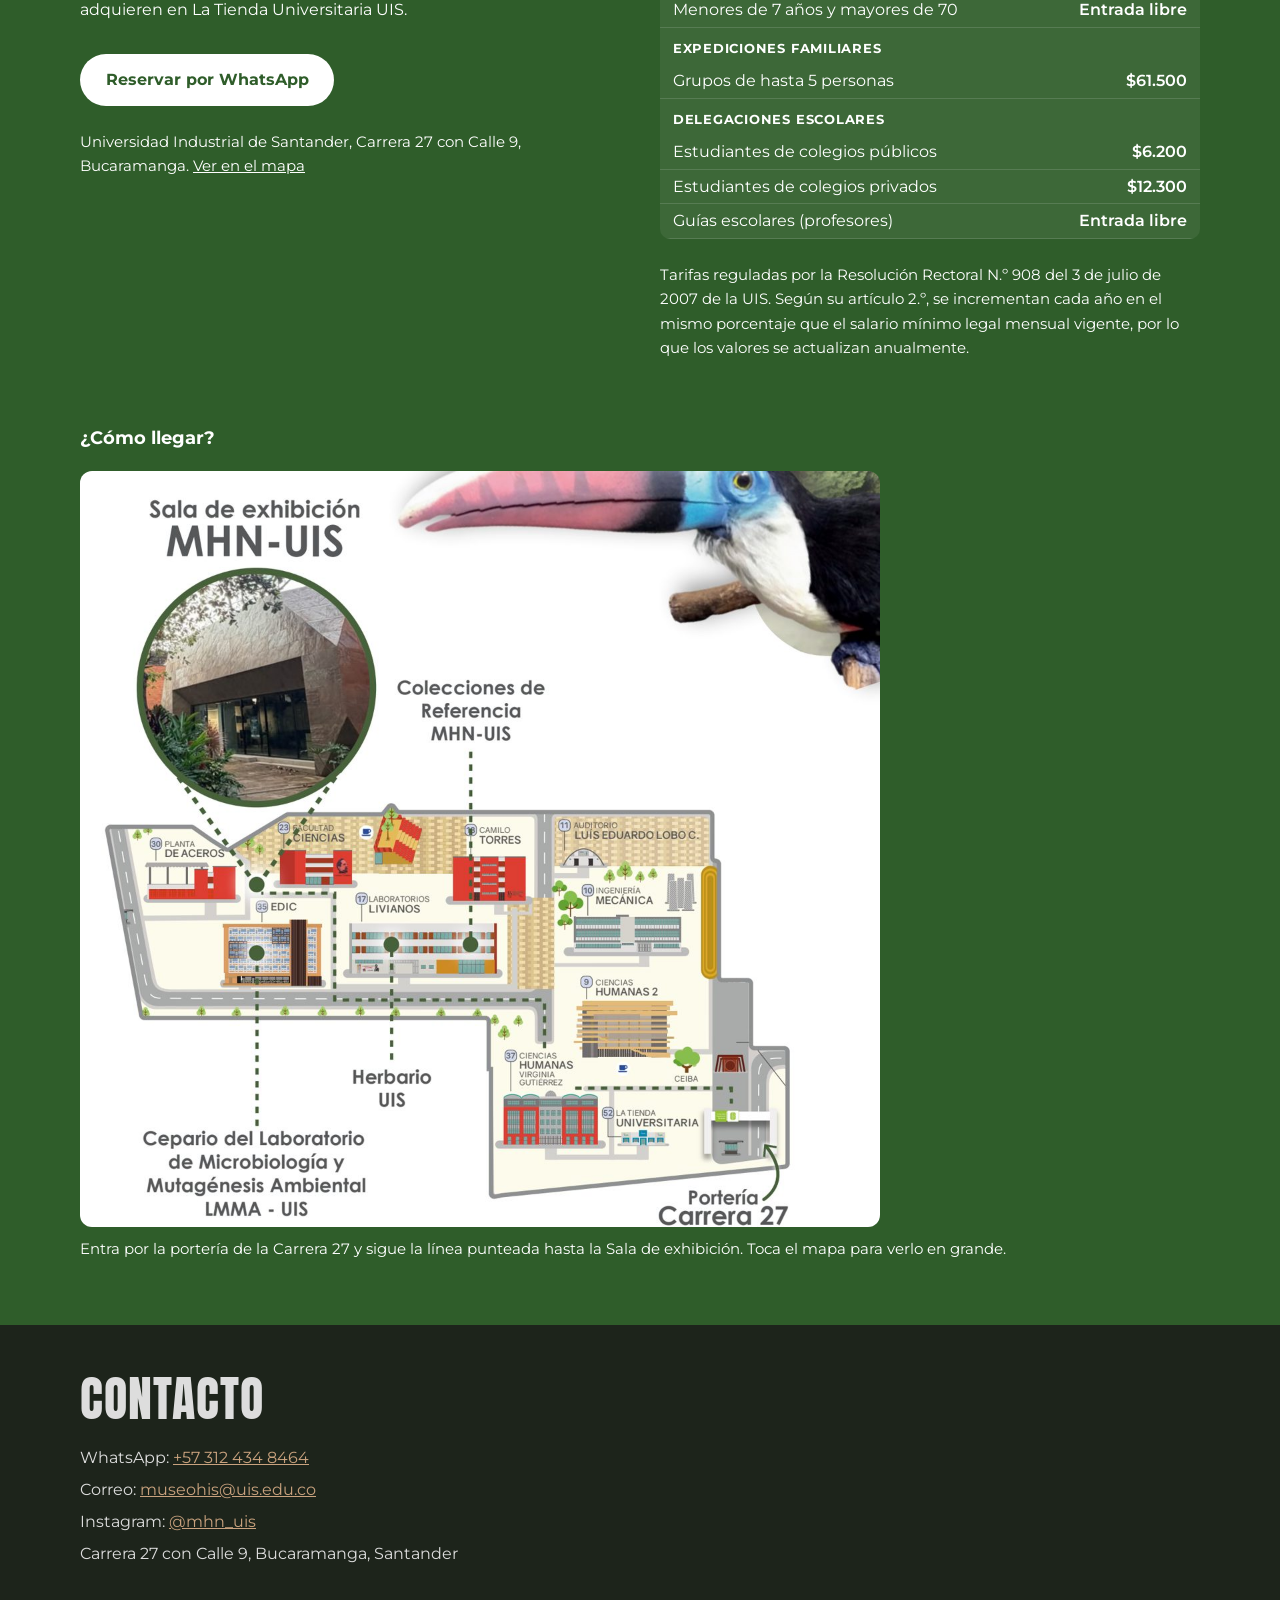
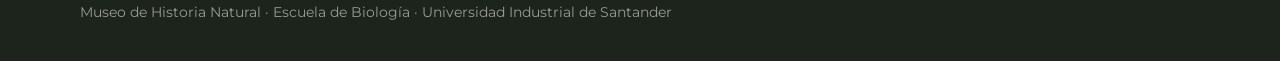
==== commit b3583ec7: "Noticia del receso académico y mapa de cómo llegar Co-Authored-By: Claude Opus 5.5 <noreply@anthropi" ====
--- a/index.html
+++ b/index.html
@@ -163,8 +163,12 @@
 <!-- Noticias: la más reciente primero. Para agregar una, copiar un <li> completo. Solo nombres de instituciones, nunca de personas. -->
 <section id="noticias" class="seccion">
   <h2>Noticias</h2>
-  <p class="intro">Los colegios que nos han visitado últimamente. ¡Gracias por recorrer con nosotros los ecosistemas de Santander!</p>
+  <p class="intro">Novedades del museo y los colegios que nos han visitado últimamente. ¡Gracias por recorrer con nosotros los ecosistemas de Santander!</p>
   <ul class="noticias">
+    <li class="destacada"><time datetime="2026-11-23">Hasta el 17 de diciembre de 2026</time>
+      <h3>¡Seguimos abiertos durante el receso académico!</h3>
+      <p>Aunque los estudiantes de la UIS están en receso académico, el museo sigue funcionando hasta el 17 de diciembre. Aprovecha para visitarnos con tu familia, tu colegio o tus amigos.</p>
+      <a class="boton boton-claro" href="https://wa.me/573124348464?text=Hola%2C%20quiero%20reservar%20una%20visita%20al%20Museo%20de%20Historia%20Natural%20UIS." target="_blank" rel="noopener">Reservar por WhatsApp</a></li>
     <li><time datetime="2026-11-11">11 de noviembre de 2026</time>
       <h3>Institución Educativa Colegio Marta</h3>
       <p>Un grupo de 19 visitantes recorrió la sala de exhibición.</p></li>
@@ -214,6 +218,11 @@
       <p class="nota">Tarifas reguladas por la Resolución Rectoral N.º 908 del 3 de julio de 2007 de la UIS. Según su artículo 2.º, se incrementan cada año en el mismo porcentaje que el salario mínimo legal mensual vigente, por lo que los valores se actualizan anualmente.</p>
     </div>
   </div>
+  <figure class="mapa">
+    <h3>¿Cómo llegar?</h3>
+    <a href="img/mapa-campus.jpg" target="_blank" rel="noopener"><img src="img/mapa-campus.jpg" width="1200" height="1134" loading="lazy" alt="Mapa del campus UIS: se entra por la portería de la Carrera 27, se pasa junto a La Tienda Universitaria y Ciencias Humanas, y se sigue el camino hasta la Sala de exhibición del museo, junto a la Facultad de Ciencias y el edificio EDIC. El mapa también ubica las Colecciones de referencia y el Herbario en el edificio de Laboratorios Livianos, y el Cepario LMMA en el EDIC."></a>
+    <figcaption>Entra por la portería de la Carrera 27 y sigue la línea punteada hasta la Sala de exhibición. Toca el mapa para verlo en grande.</figcaption>
+  </figure>
 </section>
 
 </main>
--- a/estilos.css
+++ b/estilos.css
@@ -65,6 +65,9 @@
 .noticias time { font-size: .8rem; font-weight: 600; text-transform: uppercase; letter-spacing: .06em; color: var(--verde); }
 .noticias h3 { margin: .3rem 0 .4rem; }
 .noticias p { margin: 0; }
+.noticias .destacada { grid-column: 1 / -1; background: var(--verde); color: #fff; border-top-color: var(--arena); }
+.noticias .destacada time { color: #ecd9c4; }
+.noticias .destacada h3 { font-size: 1.5rem; }
 
 /* Ecosistemas y galería */
 .ecosistemas, .galeria { list-style: none; padding: 0; margin: 1.5rem 0 0; display: grid; gap: .8rem; }
@@ -108,6 +111,9 @@
 .tarifas { width: 100%; border-collapse: collapse; background: #fff1; border-radius: 10px; overflow: hidden; }
 .tarifas th { text-align: left; padding: .7rem .8rem .3rem; color: #fff; text-transform: uppercase; font-size: .8rem; letter-spacing: .06em; }
 .tarifas td { padding: .25rem .8rem; border-bottom: 1px solid #fff2; }
+.mapa { margin: 3rem 0 0; }
+.mapa img { width: 100%; max-width: 50rem; height: auto; background: #fff; border-radius: 12px; }
+.mapa figcaption { margin-top: .6rem; font-size: .95rem; }
 .tarifas td:last-child { text-align: right; white-space: nowrap; font-weight: 600; }
 
 /* Pie */
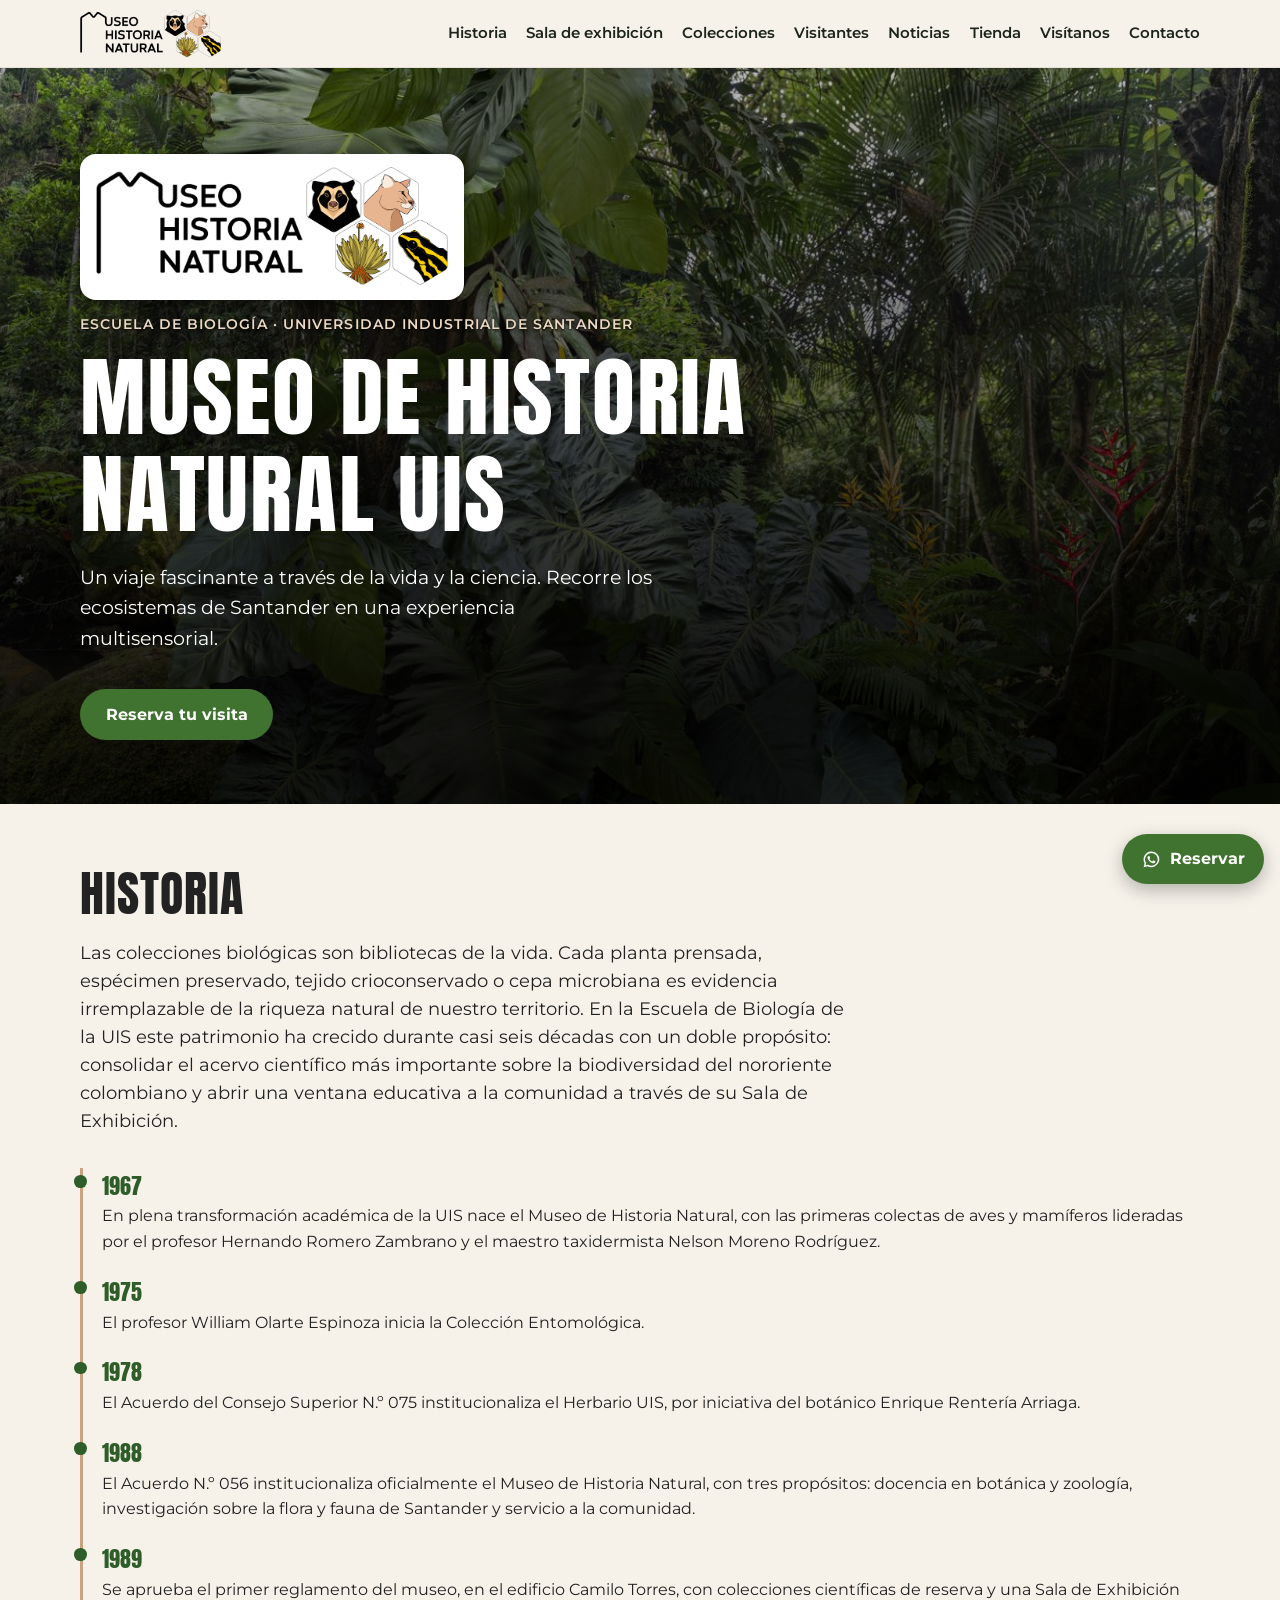
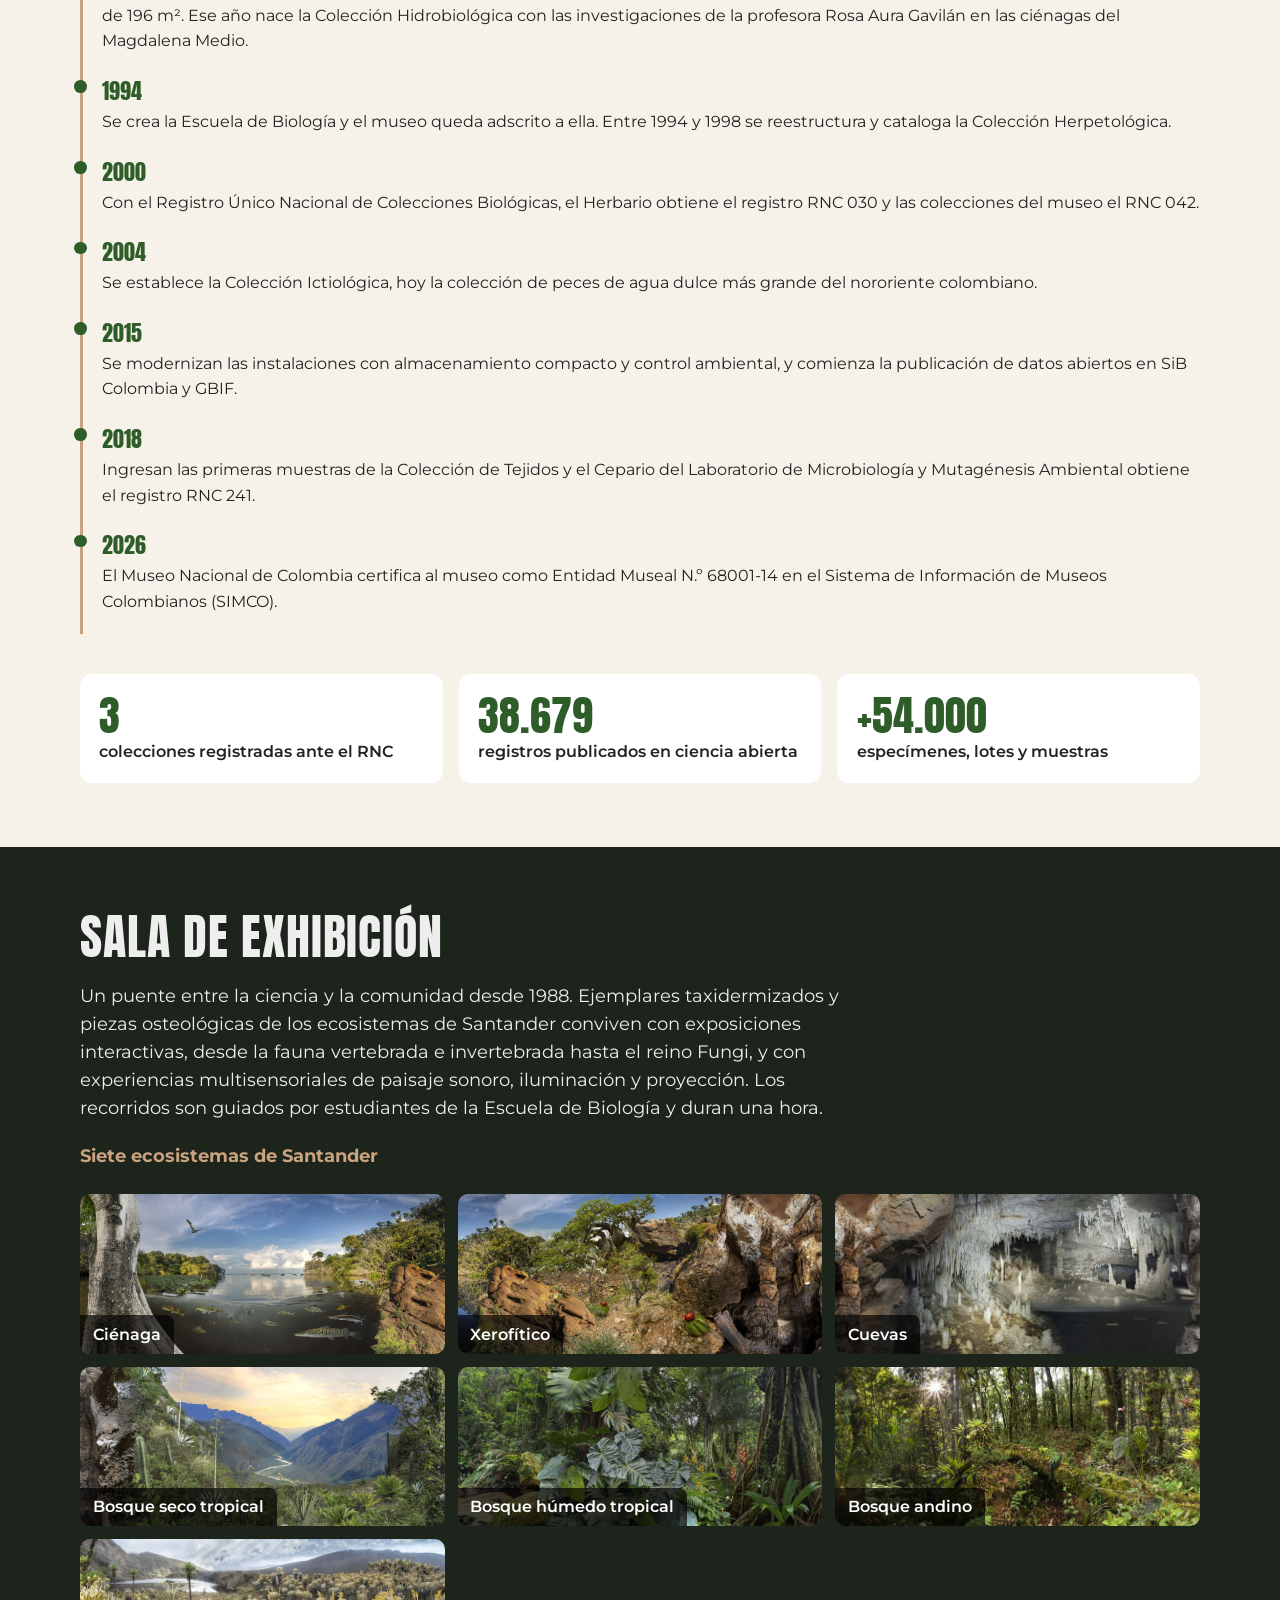
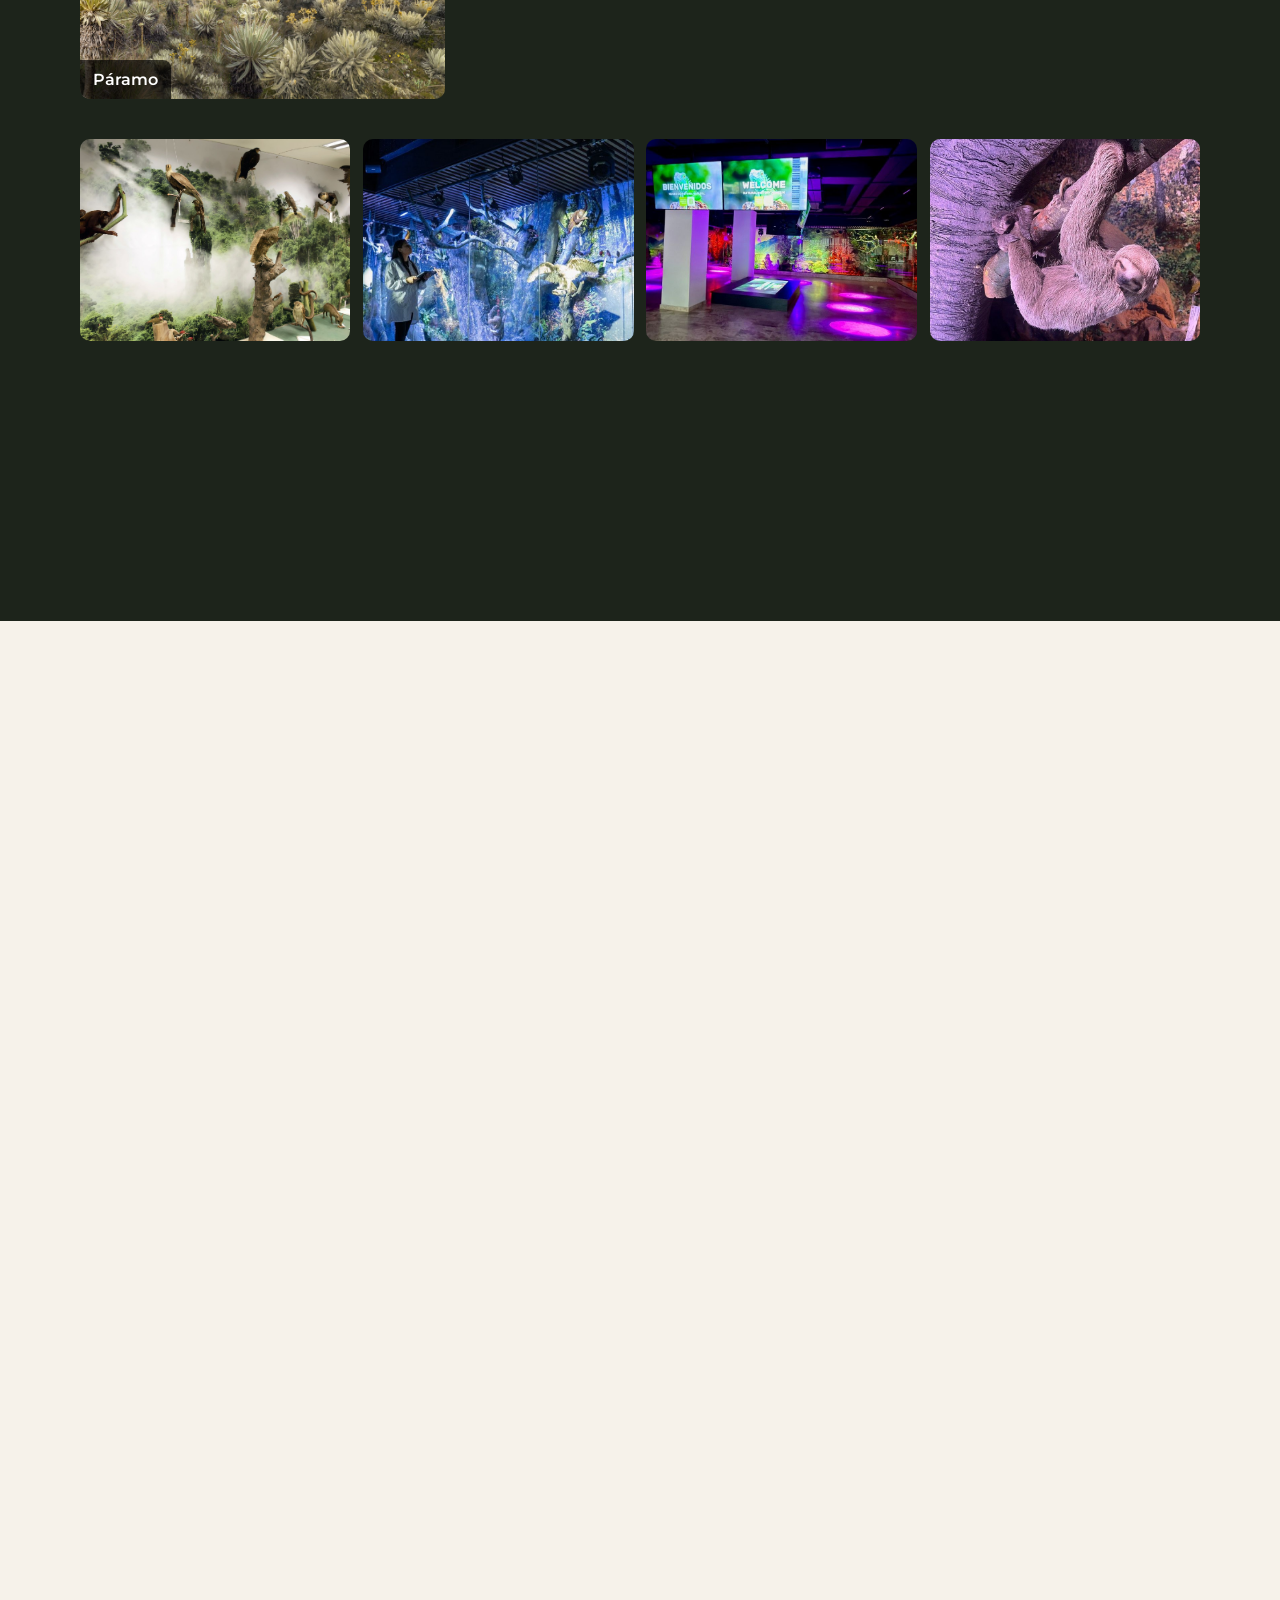
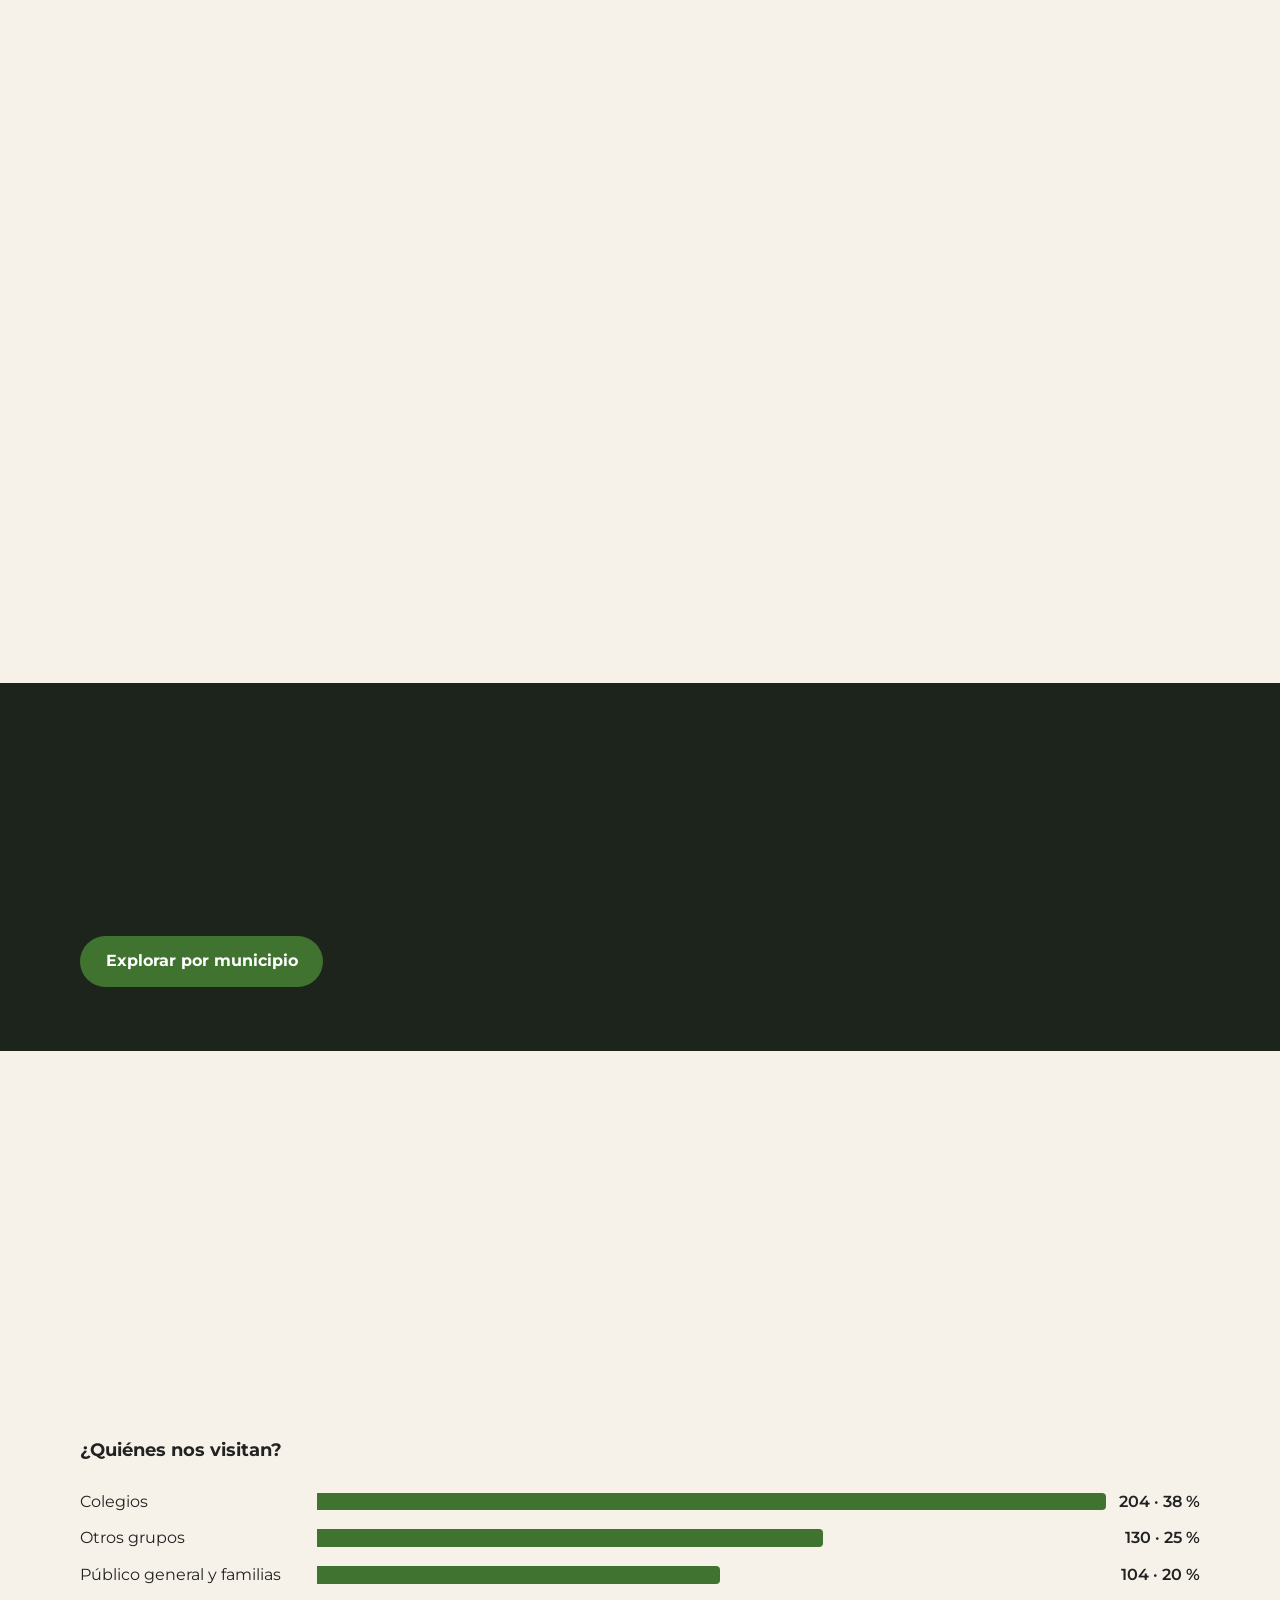
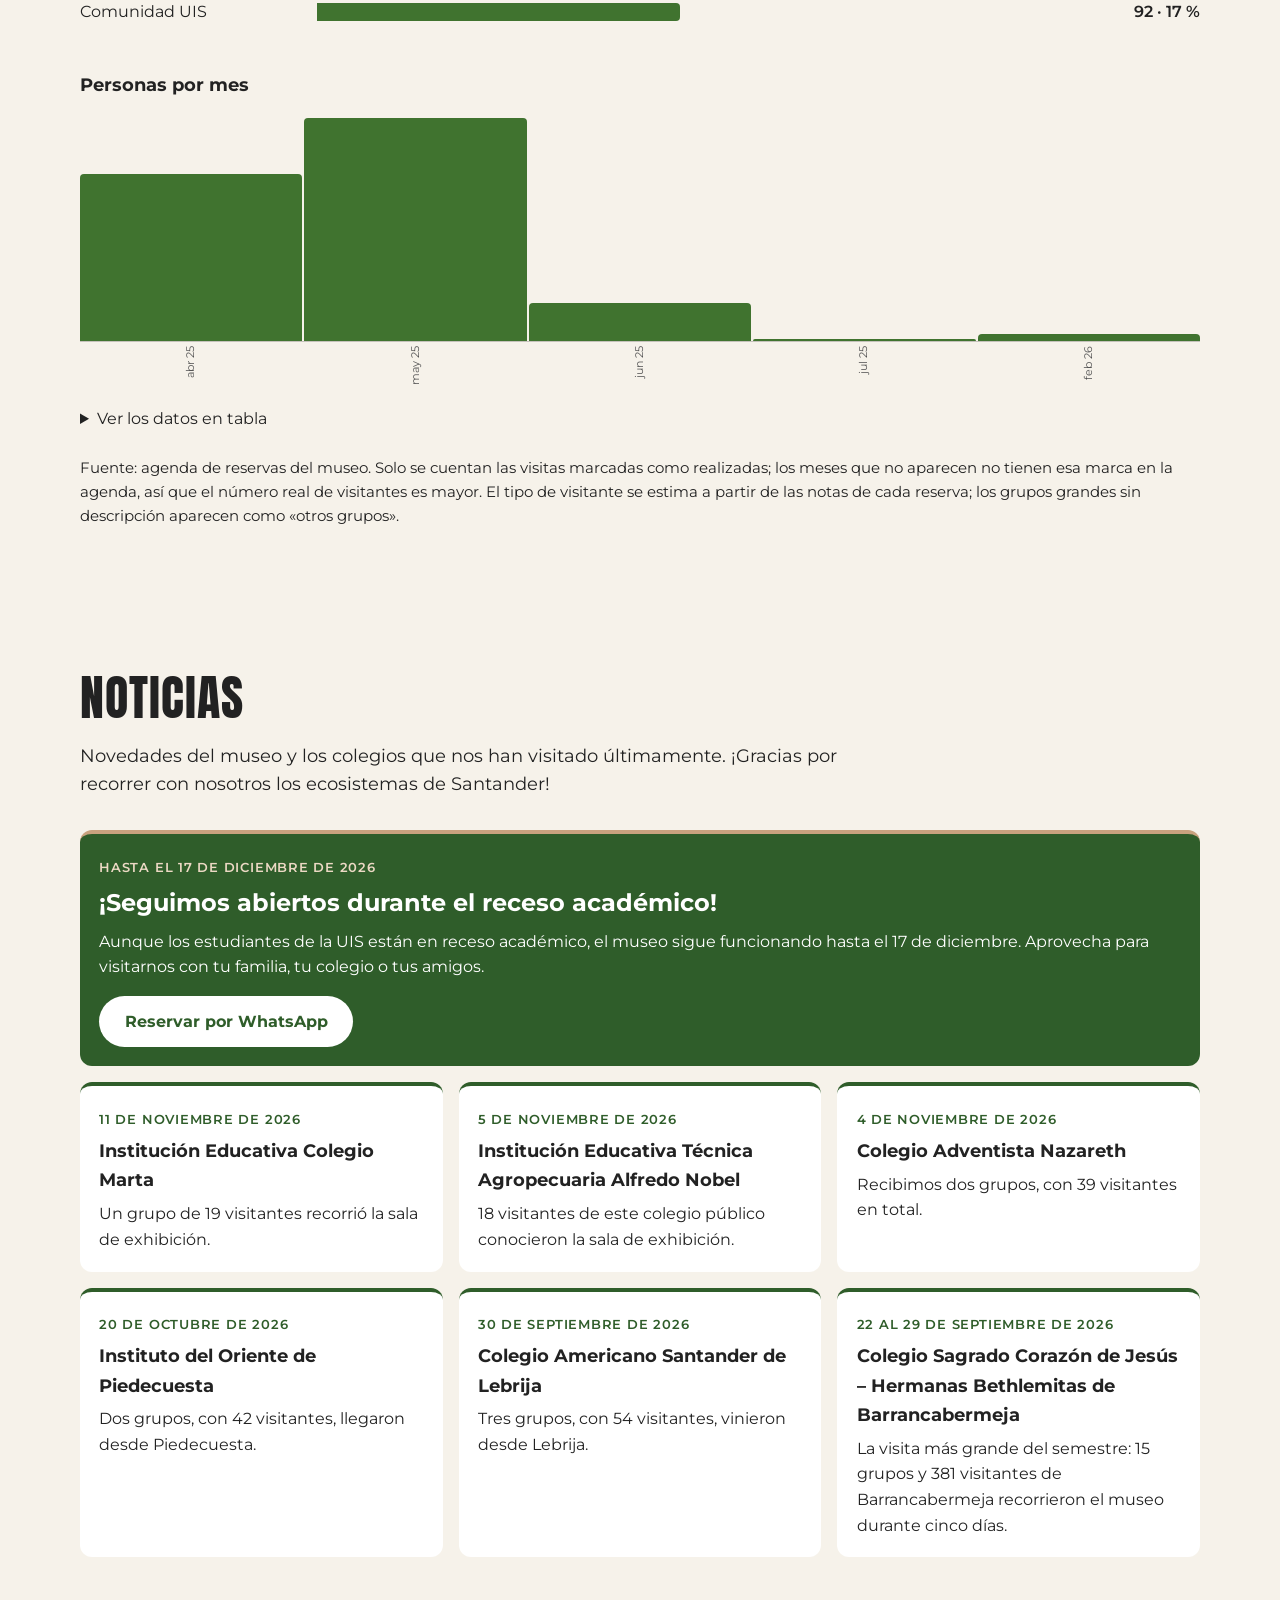
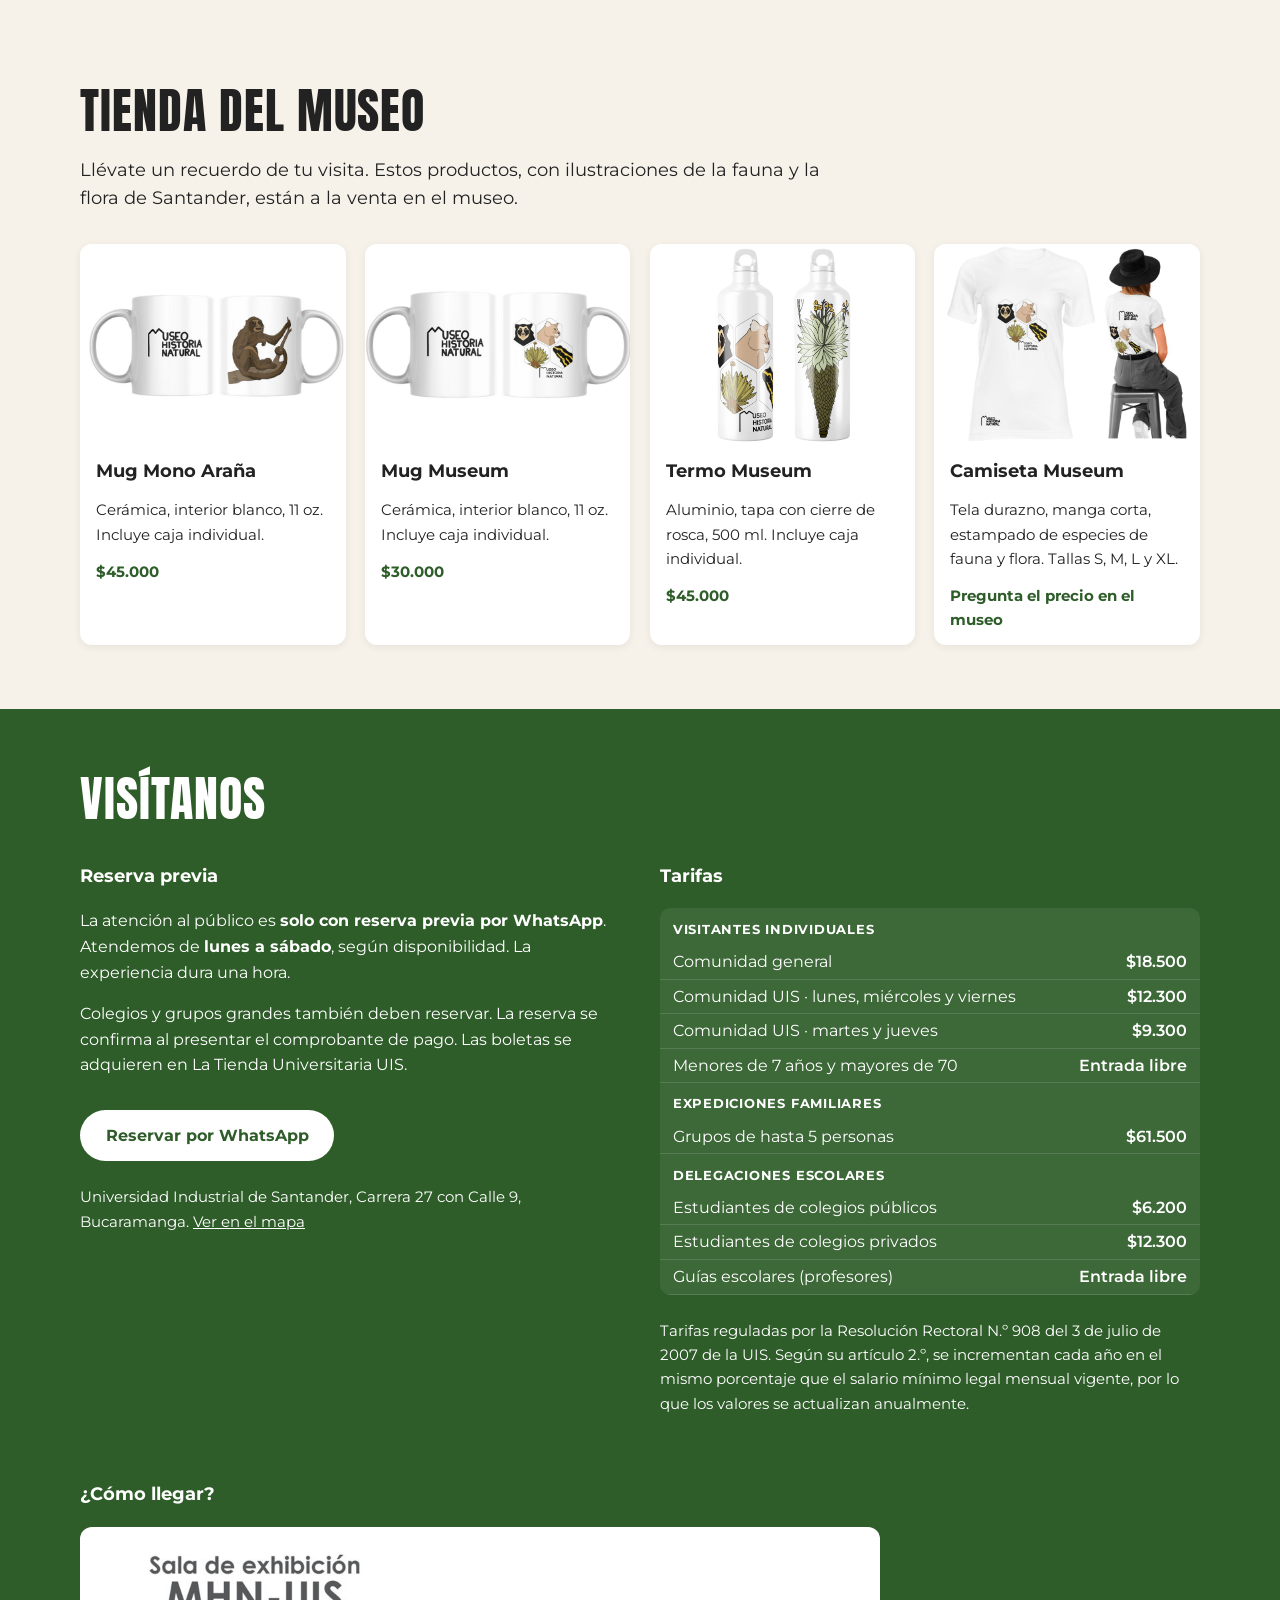
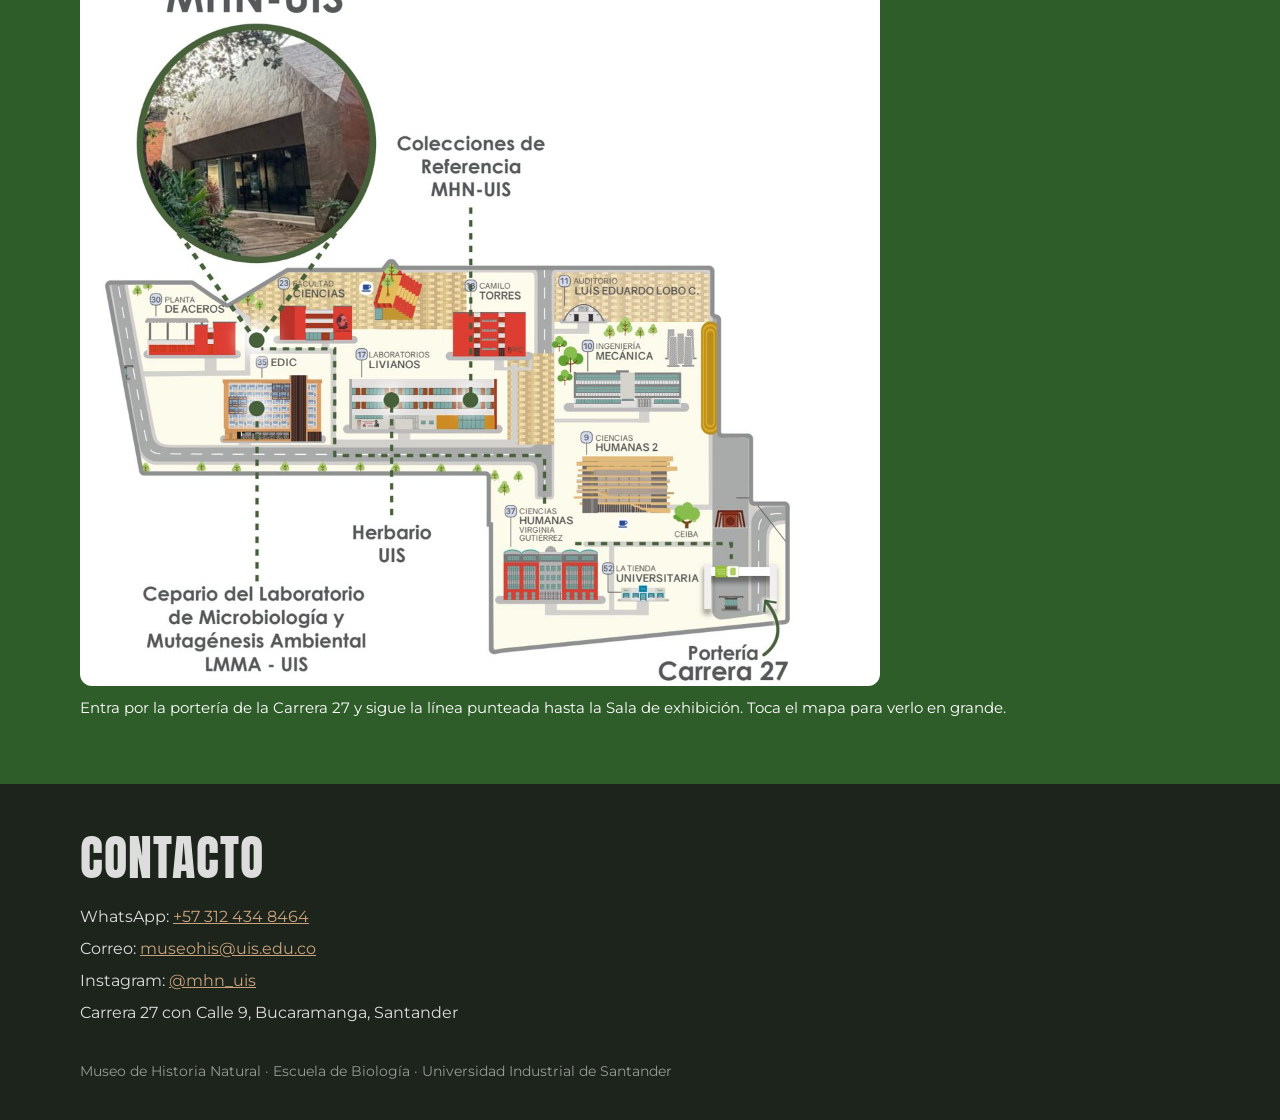
==== commit 3f5bb064: "Explorador de colecciones con mapa, tienda y fotos de la sala renovada - explorador.html: especímene" ====
--- a/index.html
+++ b/index.html
@@ -24,6 +24,7 @@
     <a href="#colecciones">Colecciones</a>
     <a href="#visitantes">Visitantes</a>
     <a href="#noticias">Noticias</a>
+    <a href="#tienda">Tienda</a>
     <a href="#visitanos">Visítanos</a>
     <a href="#contacto">Contacto</a>
   </nav>
@@ -80,12 +81,12 @@
   </ul>
 
   <ul class="galeria">
-    <li><img src="img/sala/museo-10.jpg" alt="Búho disecado con las alas abiertas" loading="lazy"></li>
-    <li><img src="img/sala/museo-17.jpg" alt="Tucán en el diorama del bosque" loading="lazy"></li>
-    <li><img src="img/sala/museo-13.jpg" alt="Mono en una rama del diorama" loading="lazy"></li>
-    <li><img src="img/sala/visita-colegio.jpg" alt="Estudiantes de colegio durante un recorrido guiado" loading="lazy"></li>
-    <li><img src="img/sala/museo-8.jpg" alt="Vista general de la sala de exhibición" loading="lazy"></li>
-    <li><img src="img/sala/armadillo.jpg" alt="Armadillo en la sala" loading="lazy"></li>
+    <li><img src="img/sala/diorama-niebla.jpg" alt="Diorama del bosque con niebla, aves y mamíferos taxidermizados en la nueva sala" loading="lazy"></li>
+    <li><img src="img/sala/sala-inmersiva.jpg" alt="Sala inmersiva iluminada en azul, con proyecciones del bosque alrededor de los especímenes" loading="lazy"></li>
+    <li><img src="img/sala/bienvenida.jpg" alt="Entrada de la sala con pantallas de bienvenida y luces de colores" loading="lazy"></li>
+    <li><img src="img/sala/perezoso.jpg" alt="Perezoso taxidermizado colgado de un tronco, iluminado en tonos violeta" loading="lazy"></li>
+    <li><img src="img/sala/recorrido-guiado.jpg" alt="Grupo de visitantes durante un recorrido guiado por la sala" loading="lazy"></li>
+    <li><img src="img/sala/fachada.jpg" alt="Fachada del edificio de la Sala de exhibición, rodeada de vegetación, en el campus UIS" loading="lazy"></li>
   </ul>
 </section>
 
@@ -121,6 +122,12 @@
   </div>
 </section>
 
+<section id="explorador" class="seccion seccion-oscura">
+  <h2>Explora las colecciones</h2>
+  <p class="intro">¿Qué se ha encontrado en tu municipio? Elige cualquier municipio de Santander y descubre cuántos especímenes de allí guarda el museo y cuáles son sus especies más registradas.</p>
+  <a class="boton" href="explorador.html">Explorar por municipio</a>
+</section>
+
 <!-- visitantes:inicio -->
 <section id="visitantes" class="seccion">
   <h2>Nuestros visitantes</h2>
@@ -190,6 +197,21 @@
   </ul>
 </section>
 
+<section id="tienda" class="seccion">
+  <h2>Tienda del museo</h2>
+  <p class="intro">Llévate un recuerdo de tu visita. Estos productos, con ilustraciones de la fauna y la flora de Santander, están a la venta en el museo.</p>
+  <div class="tarjetas tienda">
+    <article><img src="img/tienda/mug-mono-arana.jpg" width="800" height="340" loading="lazy" alt="Mug blanco con el logo del museo por un lado y la ilustración de un mono araña sobre una rama por el otro.">
+      <h3>Mug Mono Araña</h3><p>Cerámica, interior blanco, 11 oz. Incluye caja individual.</p><p class="precio">$45.000</p></article>
+    <article><img src="img/tienda/mug-museum.jpg" width="800" height="337" loading="lazy" alt="Mug blanco con el logo del museo y los hexágonos del oso de anteojos, el puma, el frailejón y la rana.">
+      <h3>Mug Museum</h3><p>Cerámica, interior blanco, 11 oz. Incluye caja individual.</p><p class="precio">$30.000</p></article>
+    <article><img src="img/tienda/termo-museum.jpg" width="570" height="780" loading="lazy" alt="Termo blanco de aluminio con los hexágonos del logo por un lado y un frailejón por el otro.">
+      <h3>Termo Museum</h3><p>Aluminio, tapa con cierre de rosca, 500 ml. Incluye caja individual.</p><p class="precio">$45.000</p></article>
+    <article><img src="img/tienda/camiseta-museum.jpg" width="800" height="637" loading="lazy" alt="Camiseta blanca con los hexágonos del logo al frente y una persona que la lleva puesta.">
+      <h3>Camiseta Museum</h3><p>Tela durazno, manga corta, estampado de especies de fauna y flora. Tallas S, M, L y XL.</p><p class="precio">Pregunta el precio en el museo</p></article>
+  </div>
+</section>
+
 <section id="visitanos" class="seccion seccion-verde">
   <h2>Visítanos</h2>
   <div class="dos-columnas">
@@ -220,7 +242,7 @@
   </div>
   <figure class="mapa">
     <h3>¿Cómo llegar?</h3>
-    <a href="img/mapa-campus.jpg" target="_blank" rel="noopener"><img src="img/mapa-campus.jpg" width="1200" height="1134" loading="lazy" alt="Mapa del campus UIS: se entra por la portería de la Carrera 27, se pasa junto a La Tienda Universitaria y Ciencias Humanas, y se sigue el camino hasta la Sala de exhibición del museo, junto a la Facultad de Ciencias y el edificio EDIC. El mapa también ubica las Colecciones de referencia y el Herbario en el edificio de Laboratorios Livianos, y el Cepario LMMA en el EDIC."></a>
+    <a href="img/mapa-campus.jpg" target="_blank" rel="noopener"><img src="img/mapa-campus.jpg" width="1200" height="1139" loading="lazy" alt="Mapa del campus UIS: se entra por la portería de la Carrera 27, se pasa junto a La Tienda Universitaria y Ciencias Humanas, y se sigue el camino hasta la Sala de exhibición del museo, junto a la Facultad de Ciencias y el edificio EDIC. El mapa también ubica las Colecciones de referencia y el Herbario en el edificio de Laboratorios Livianos, y el Cepario LMMA en el EDIC."></a>
     <figcaption>Entra por la portería de la Carrera 27 y sigue la línea punteada hasta la Sala de exhibición. Toca el mapa para verlo en grande.</figcaption>
   </figure>
 </section>
--- a/estilos.css
+++ b/estilos.css
@@ -105,6 +105,19 @@
 .tabla-datos td, .tabla-datos th { padding: .2rem 1rem .2rem 0; text-align: left; border-bottom: 1px solid #0001; }
 @media (max-width: 30rem) { .grafica-tipos li { grid-template-columns: 1fr auto; } .grafica-tipos .valor { grid-column: 1 / -1; grid-row: 2; } }
 
+/* Tienda: las fotos de producto se muestran completas, sin recortar. */
+.tienda img { height: auto; object-fit: contain; background: #fff; }
+.tienda .precio { font-weight: 700; color: var(--verde); }
+
+/* Explorador de colecciones */
+.explorador-elegir { display: inline-flex; flex-direction: column; gap: .3rem; font-weight: 600; margin-top: 1rem; }
+.explorador-elegir select { font: inherit; font-weight: 400; padding: .6rem .8rem; border: 2px solid var(--verde); border-radius: 8px; background: #fff; color: var(--texto); max-width: 100%; }
+.explorador-total b { font-family: Anton, Impact, sans-serif; font-weight: 400; font-size: 2.6rem; color: var(--verde); margin-right: .3rem; }
+.explorador-especies span { color: #555; }
+.explorador-cuerpo { display: grid; gap: 2rem; grid-template-columns: repeat(auto-fit, minmax(min(100%, 24rem), 1fr)); align-items: start; margin-top: 1.5rem; }
+/* z-index propio: las capas de Leaflet no deben quedar encima de la barra superior fija. */
+.explorador-mapa { position: relative; z-index: 0; height: clamp(20rem, 60vh, 34rem); border-radius: 12px; background: #e8e4da; }
+
 /* Visítanos */
 .dos-columnas { display: grid; gap: 2.5rem; grid-template-columns: repeat(auto-fit, minmax(min(100%, 22rem), 1fr)); }
 .nota { font-size: .95rem; margin-top: 1.5rem; }
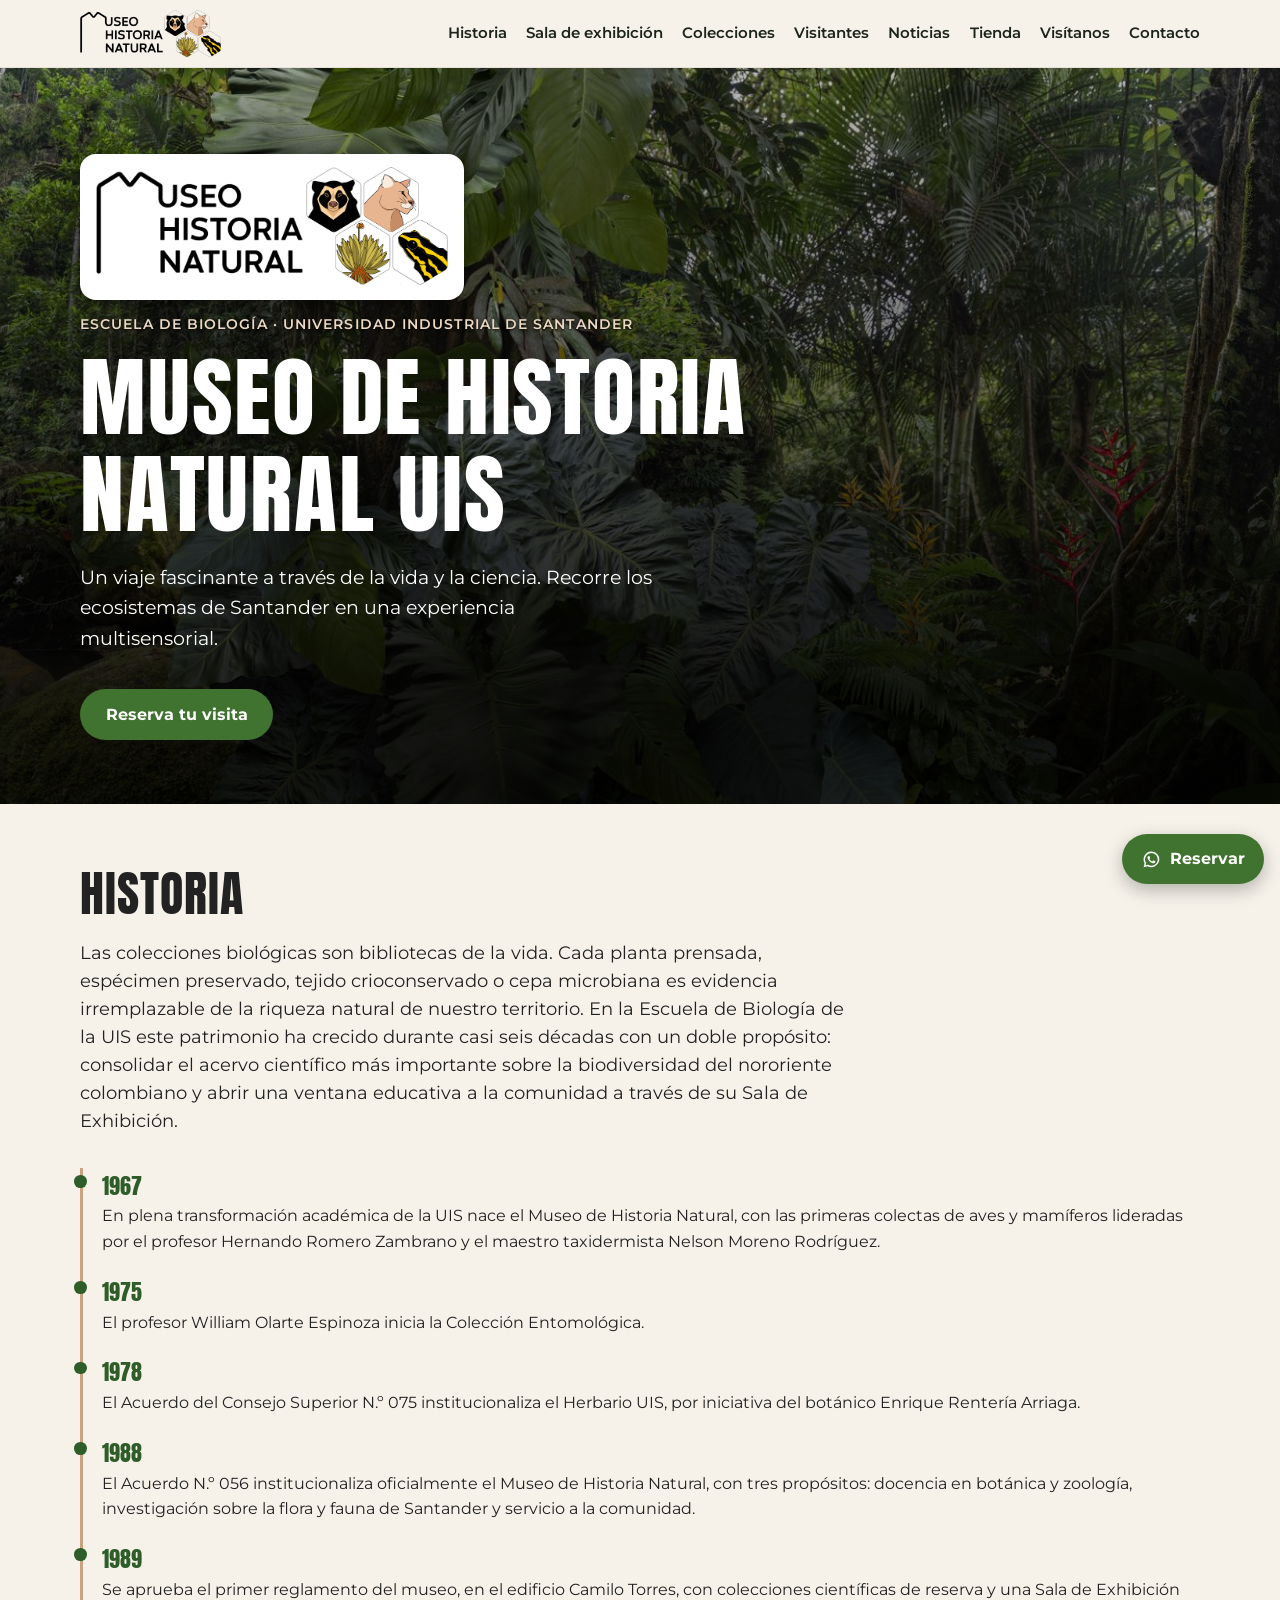
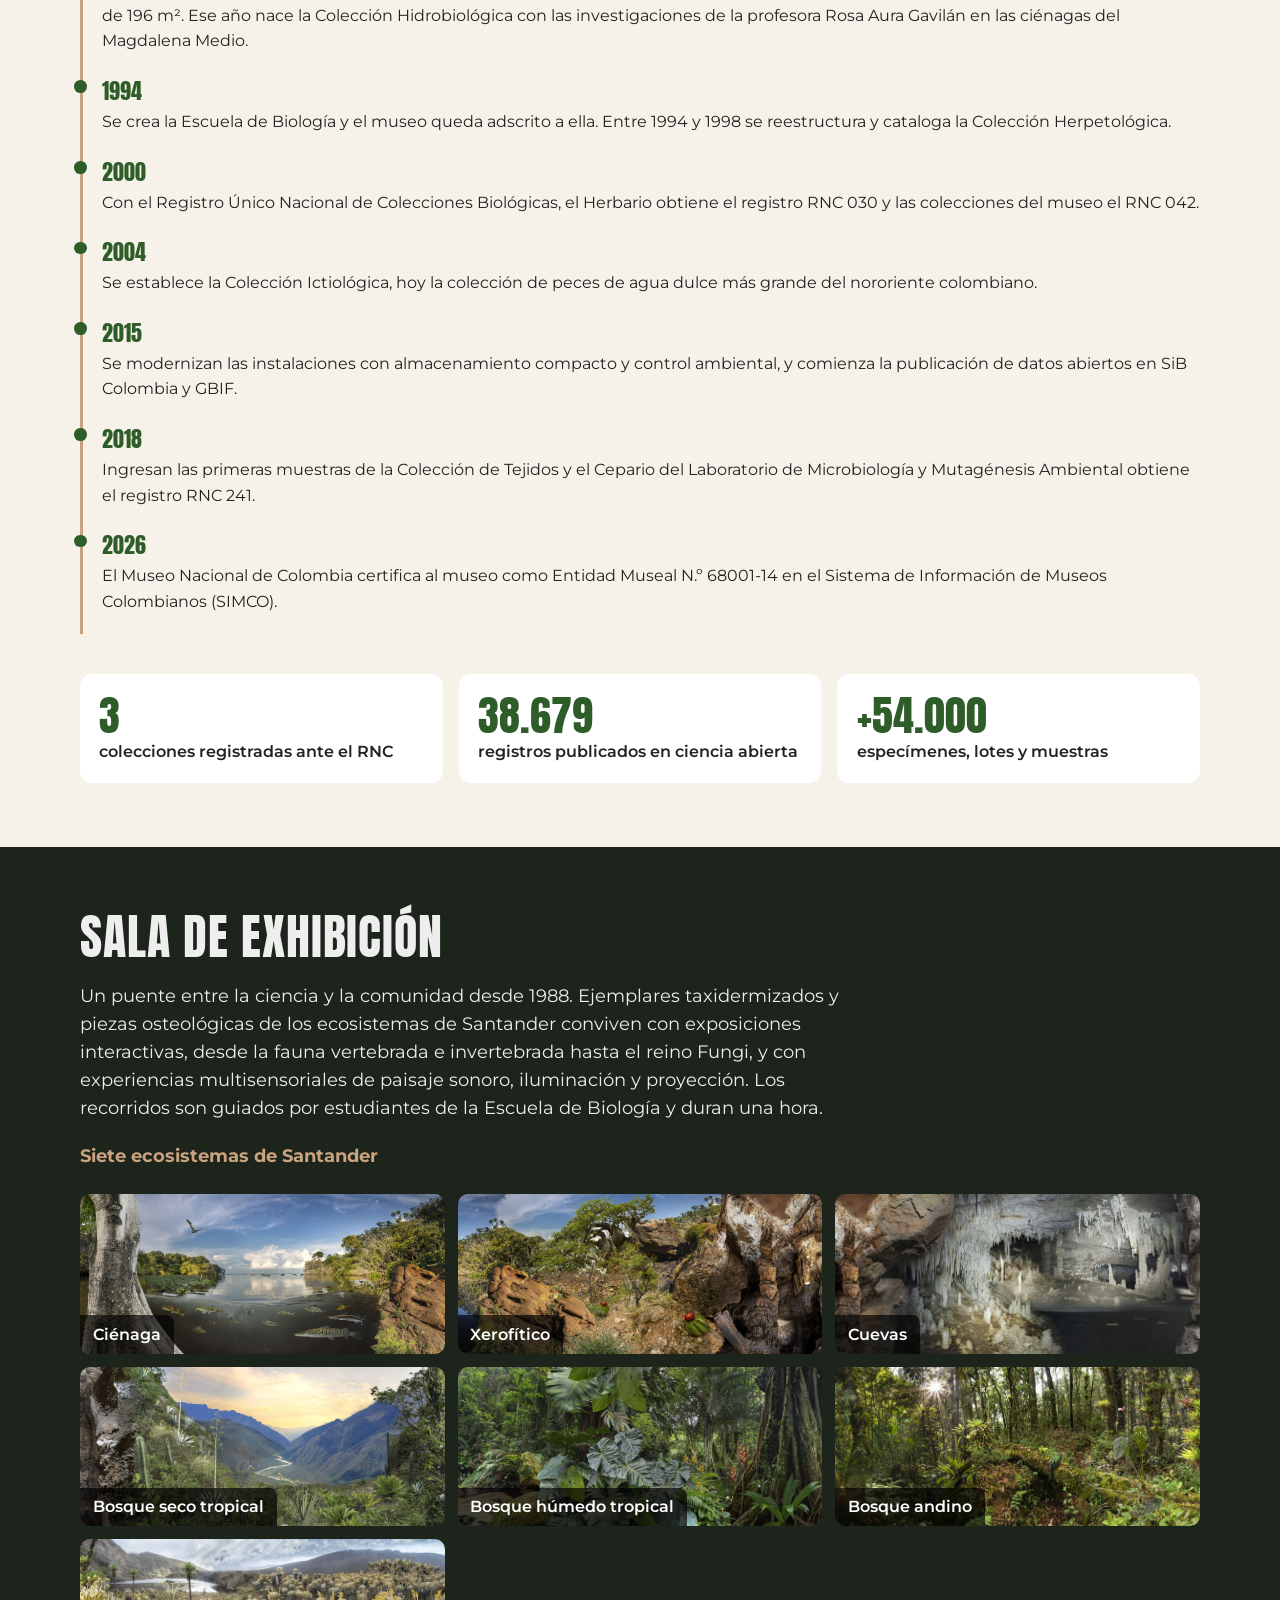
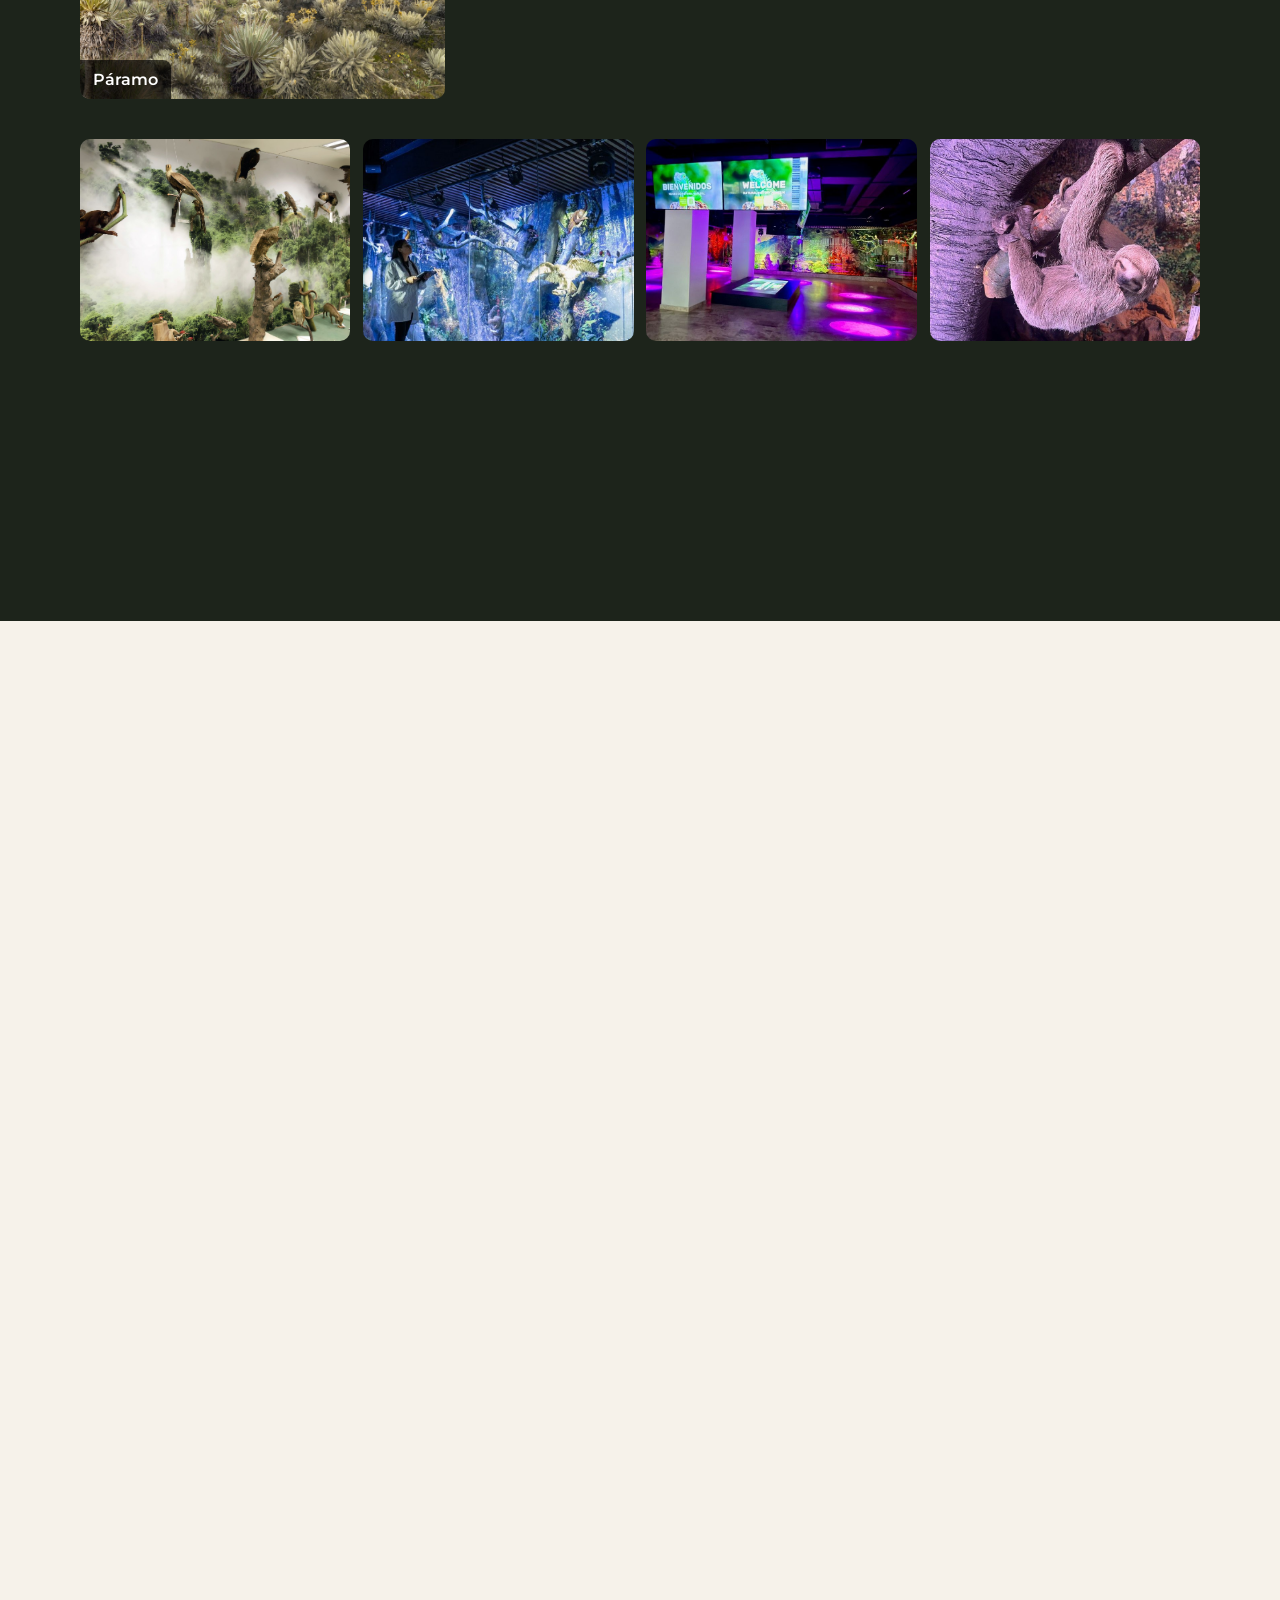
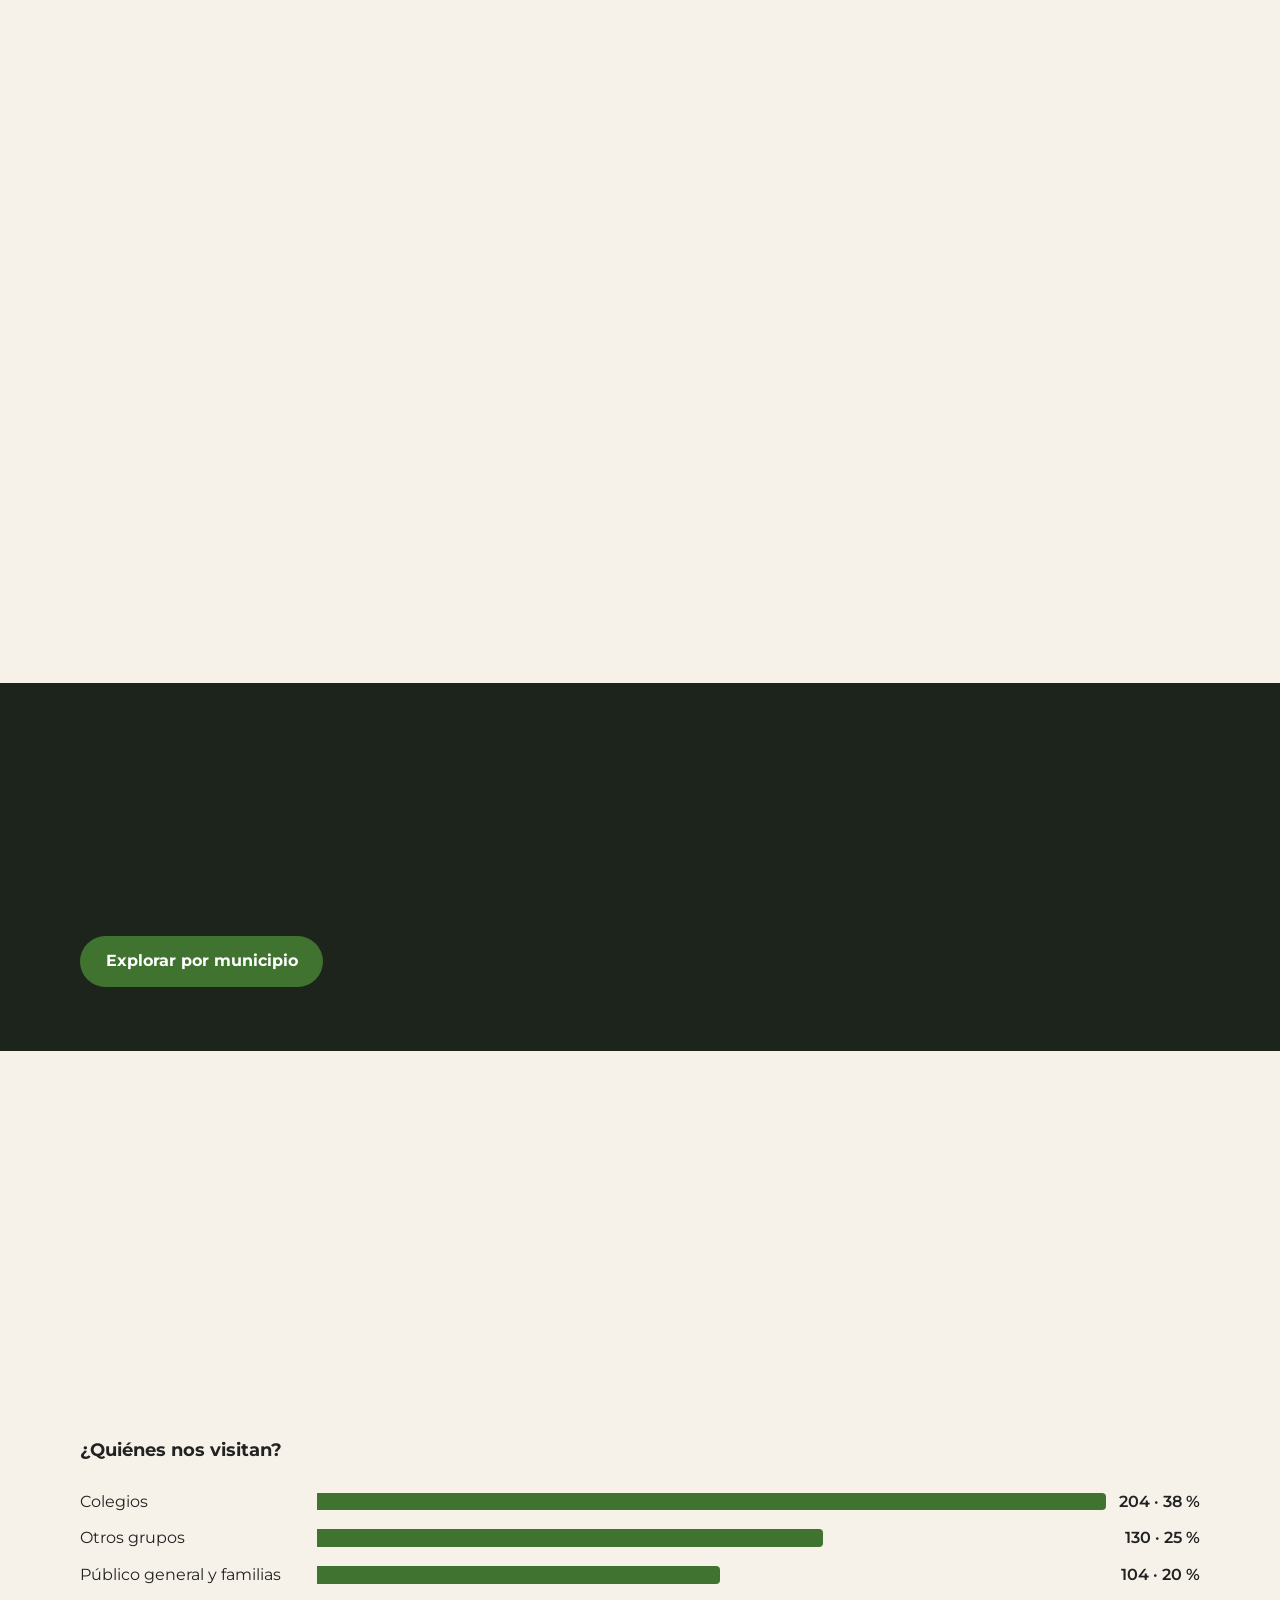
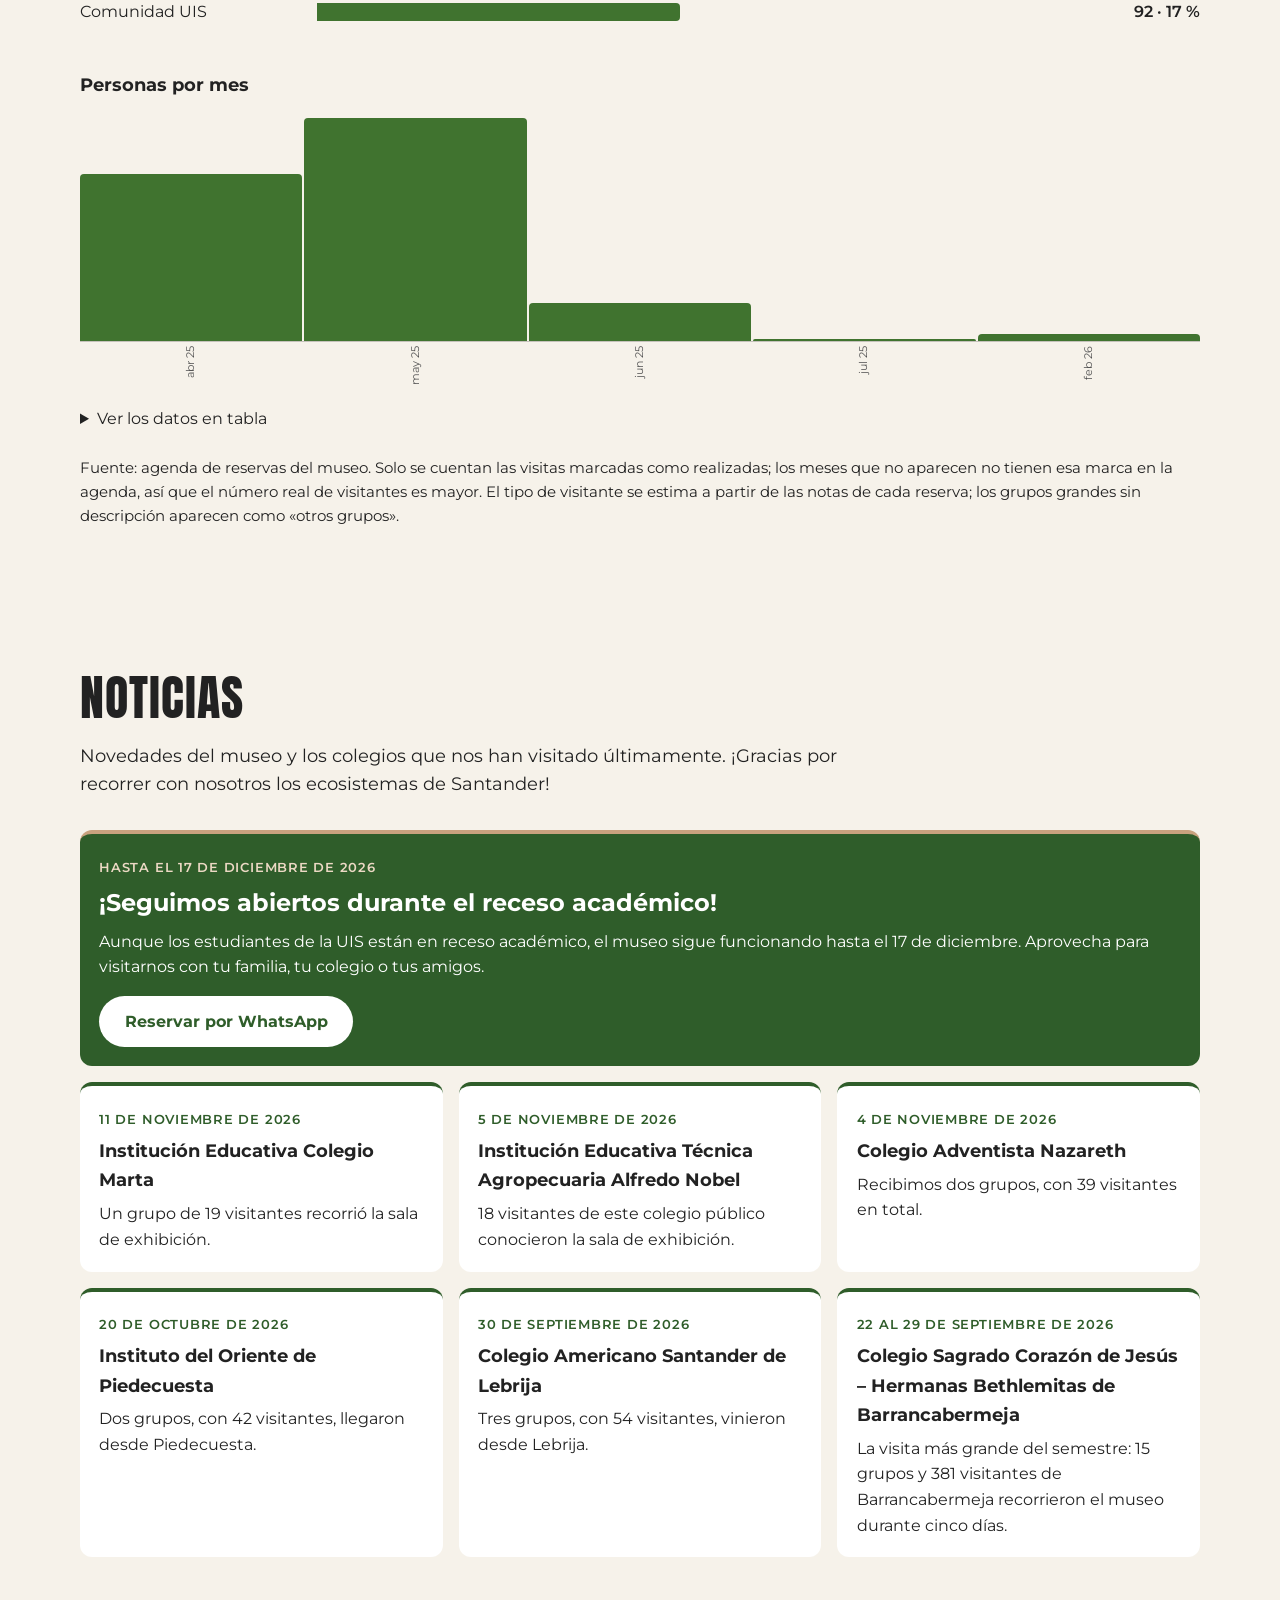
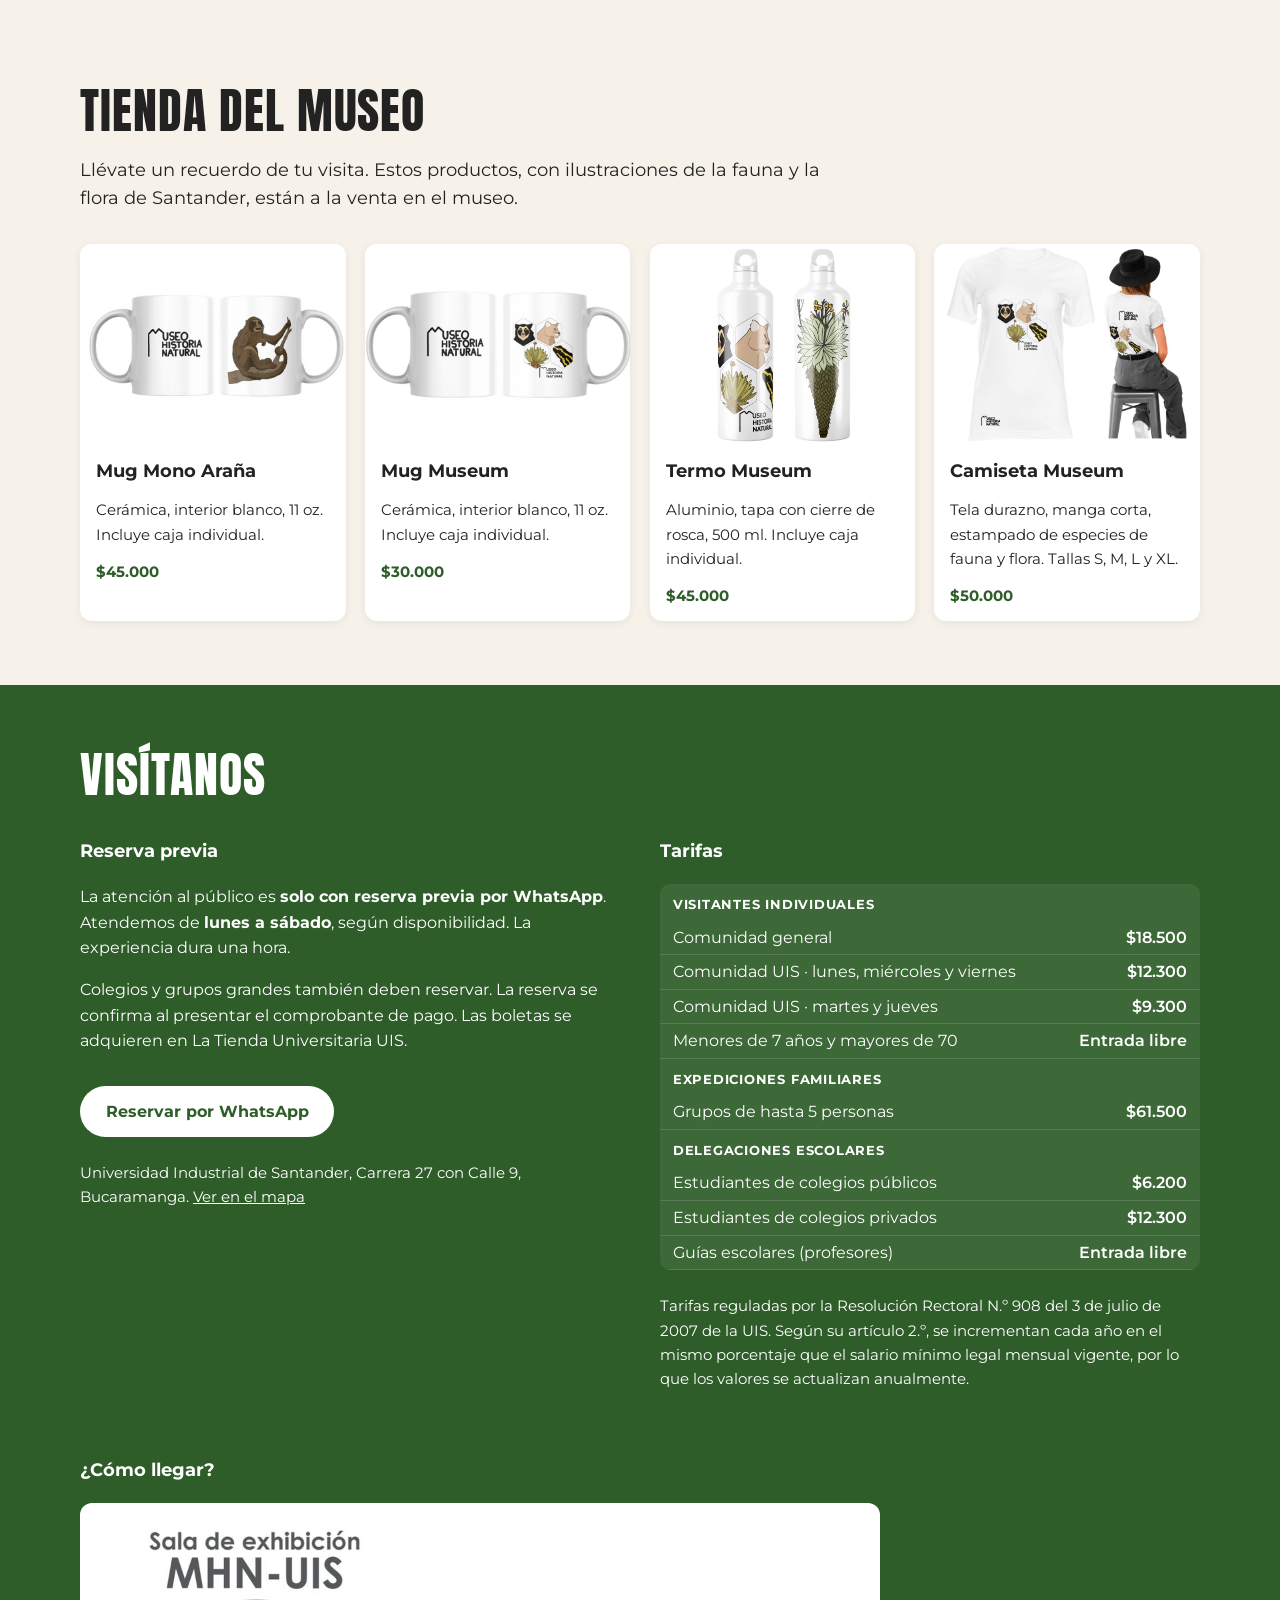
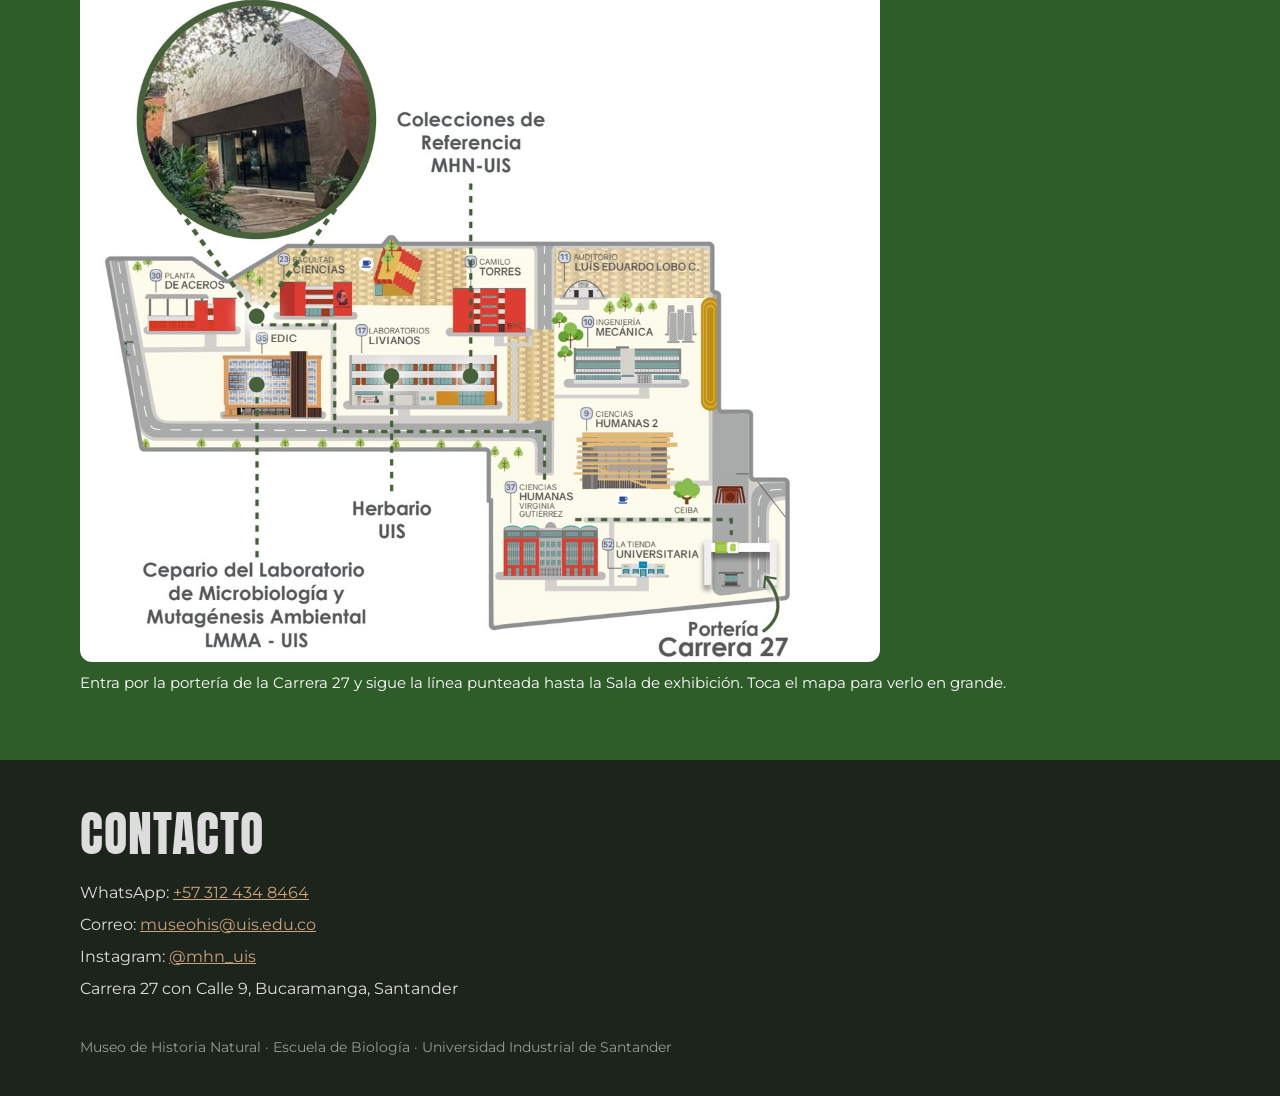
==== commit 2fad27e8: "Precio de la camiseta: $50.000 Co-Authored-By: Claude Opus 5.5 <noreply@anthropic.com>" ====
--- a/index.html
+++ b/index.html
@@ -208,7 +208,7 @@
     <article><img src="img/tienda/termo-museum.jpg" width="570" height="780" loading="lazy" alt="Termo blanco de aluminio con los hexágonos del logo por un lado y un frailejón por el otro.">
       <h3>Termo Museum</h3><p>Aluminio, tapa con cierre de rosca, 500 ml. Incluye caja individual.</p><p class="precio">$45.000</p></article>
     <article><img src="img/tienda/camiseta-museum.jpg" width="800" height="637" loading="lazy" alt="Camiseta blanca con los hexágonos del logo al frente y una persona que la lleva puesta.">
-      <h3>Camiseta Museum</h3><p>Tela durazno, manga corta, estampado de especies de fauna y flora. Tallas S, M, L y XL.</p><p class="precio">Pregunta el precio en el museo</p></article>
+      <h3>Camiseta Museum</h3><p>Tela durazno, manga corta, estampado de especies de fauna y flora. Tallas S, M, L y XL.</p><p class="precio">$50.000</p></article>
   </div>
 </section>
 
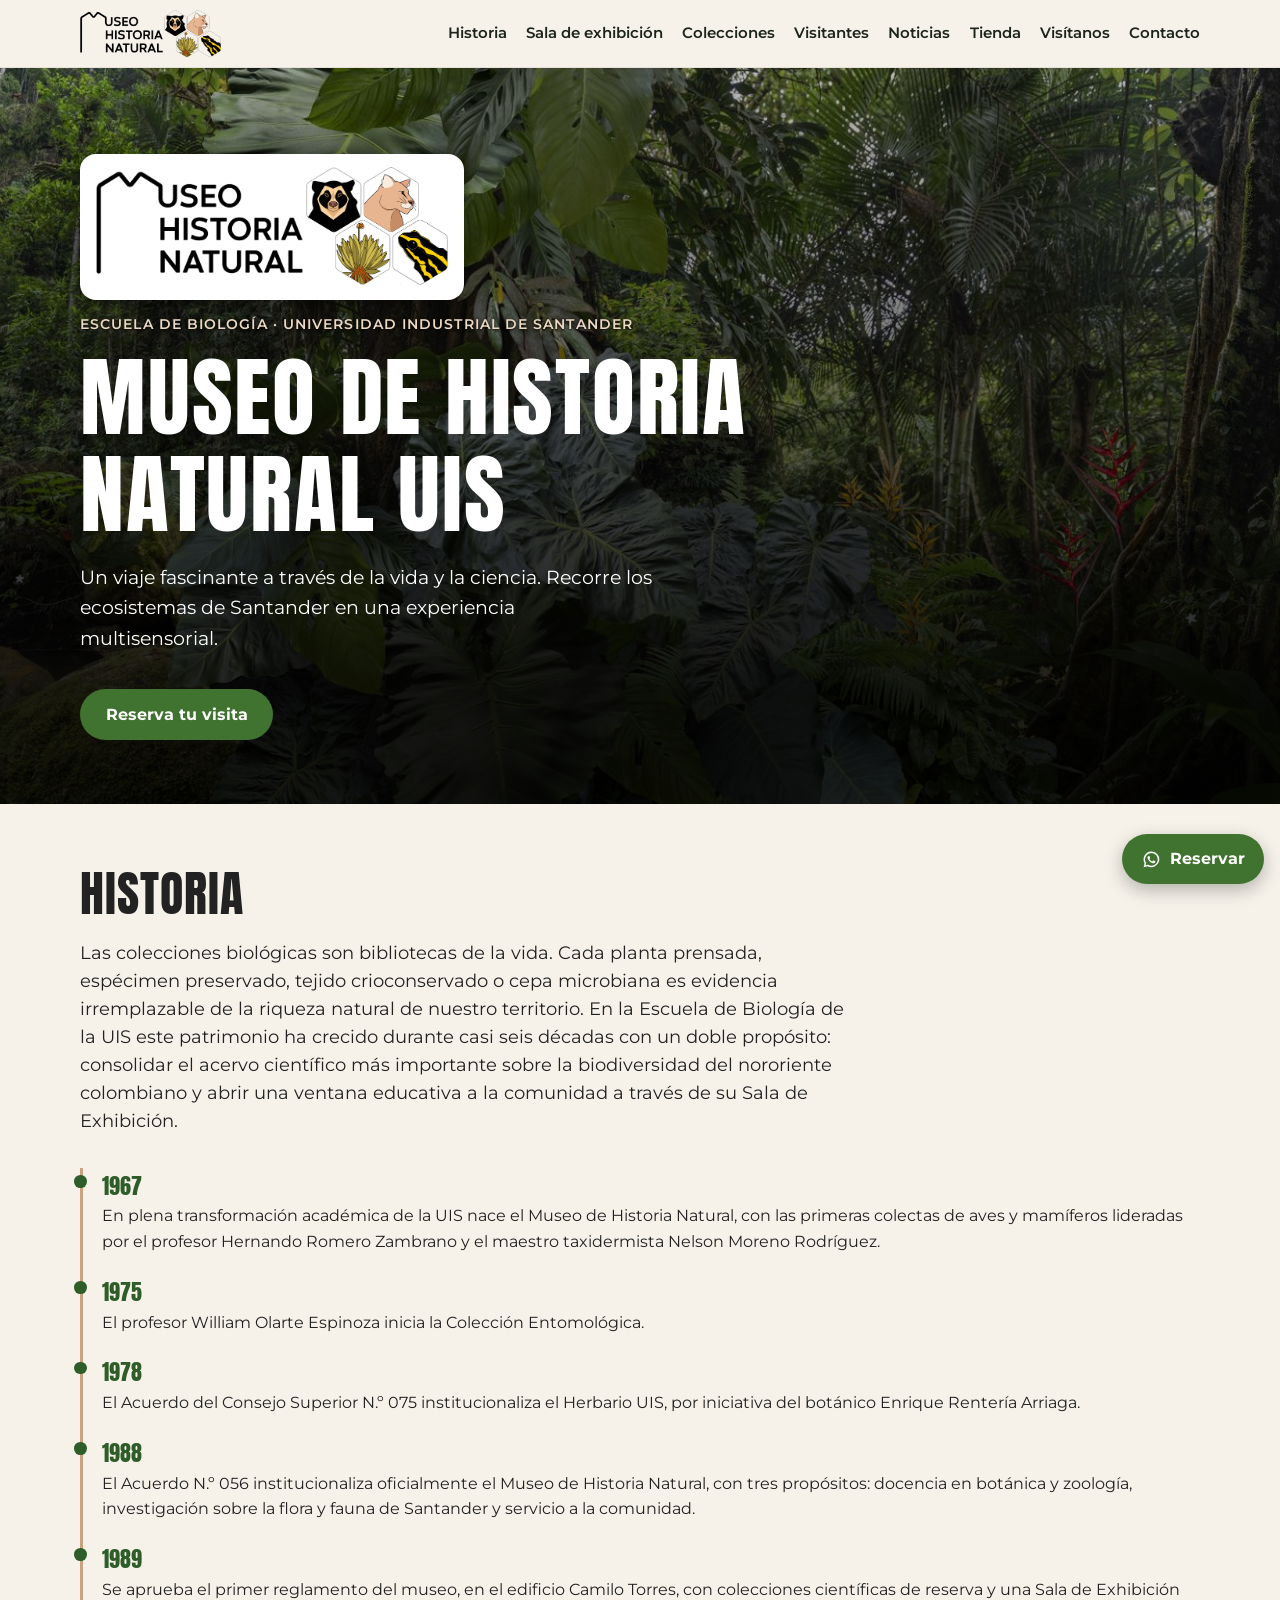
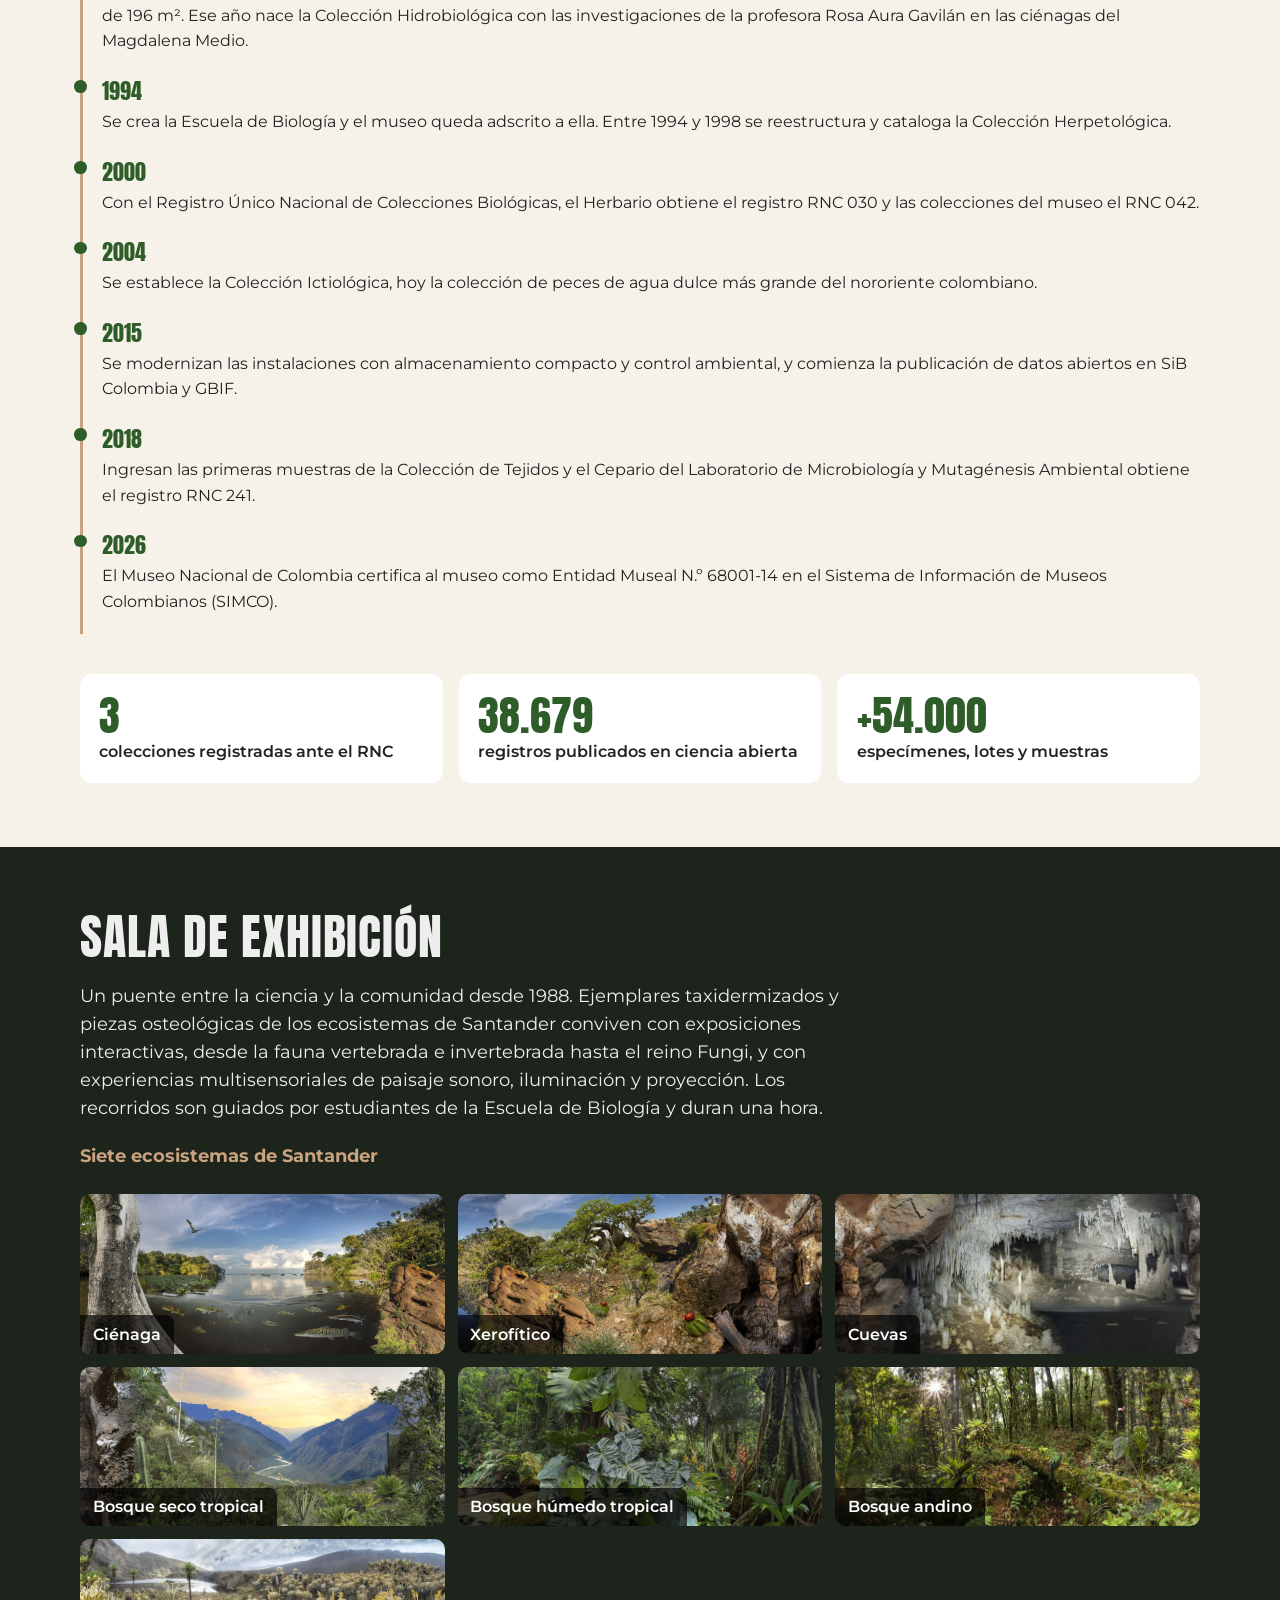
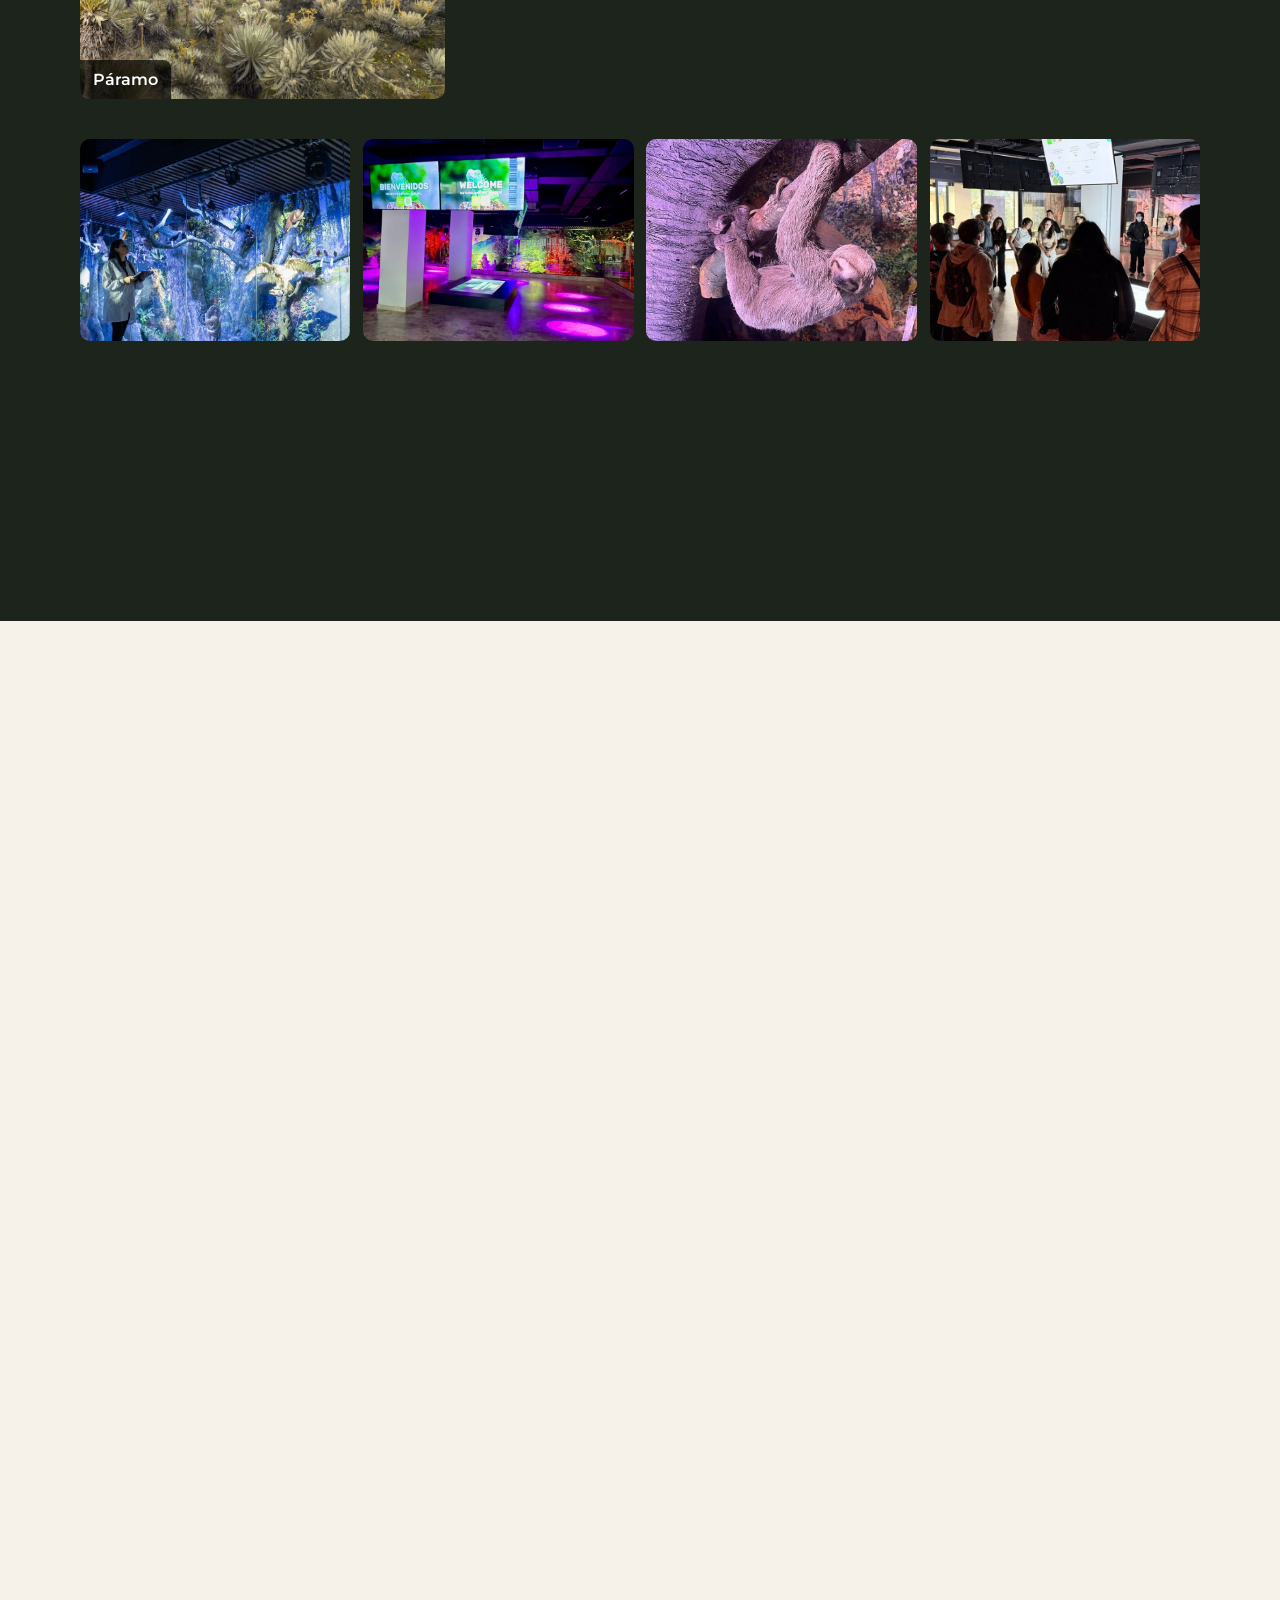
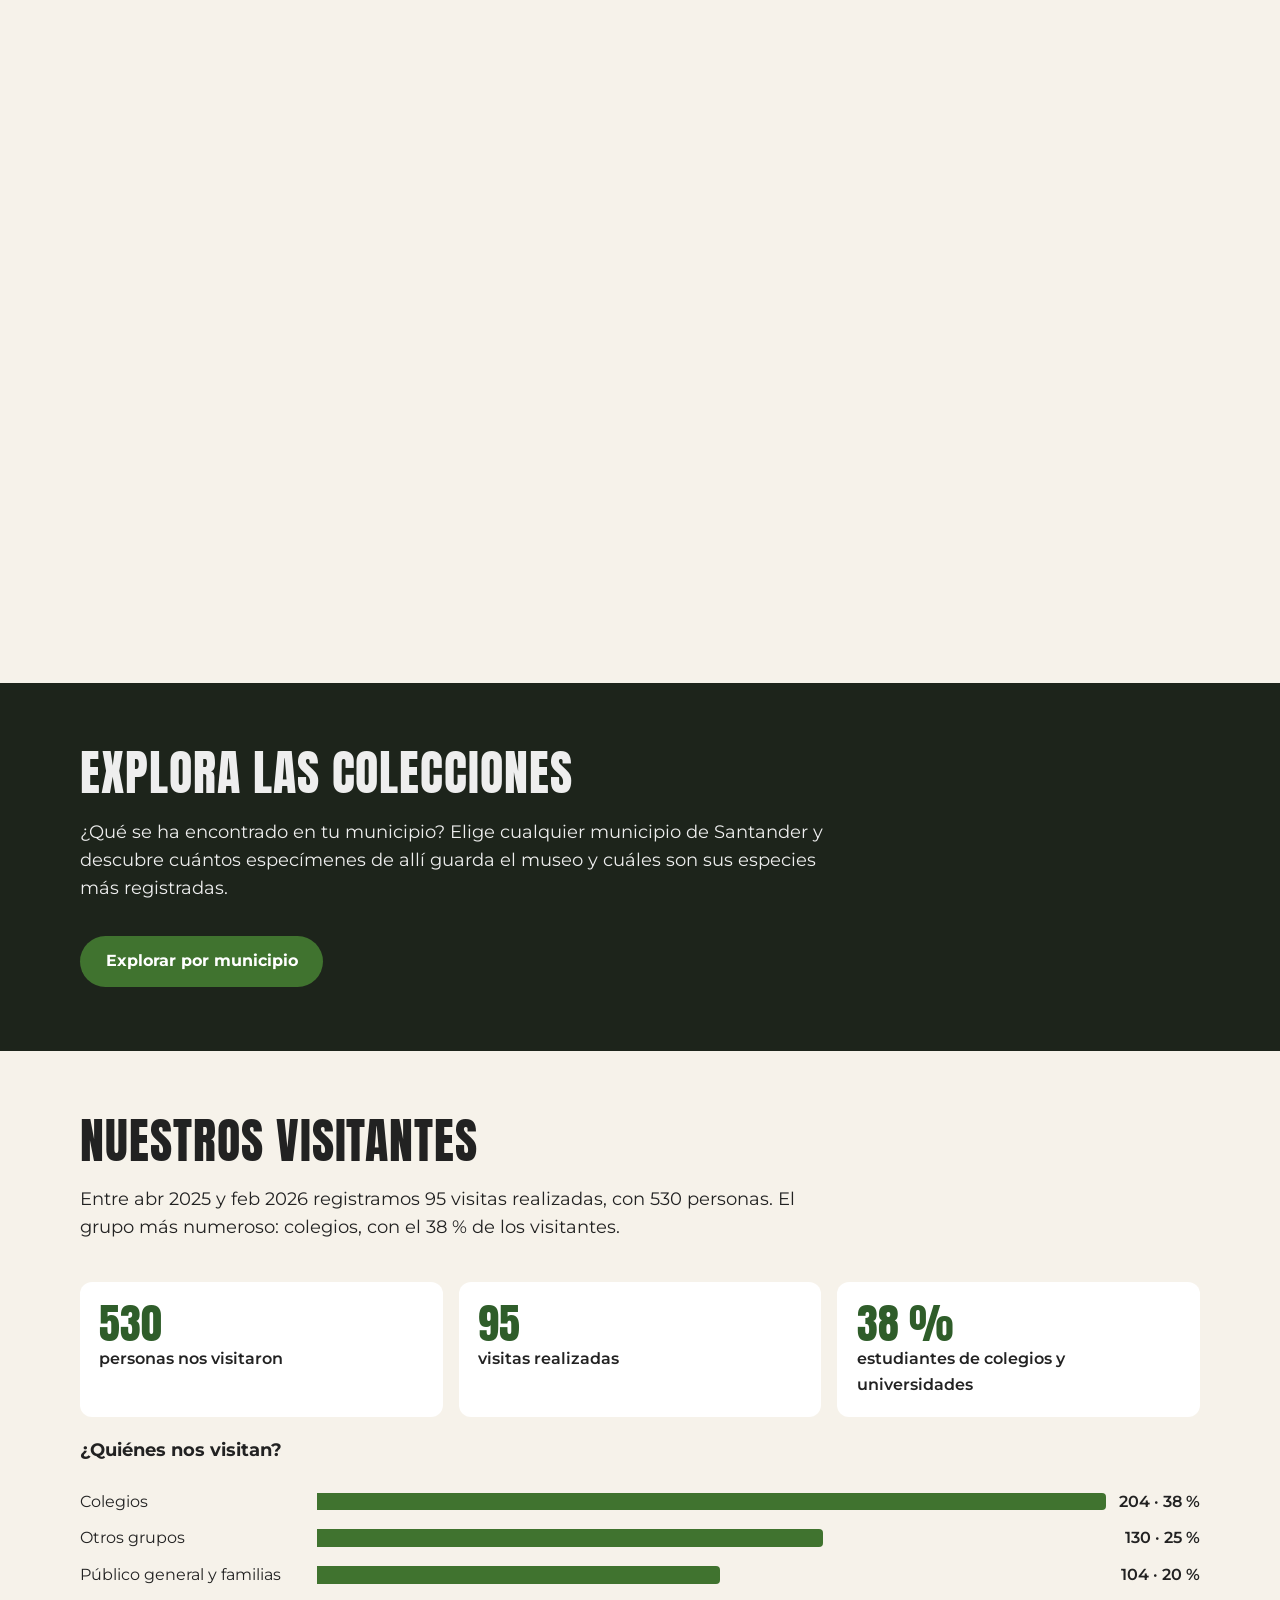
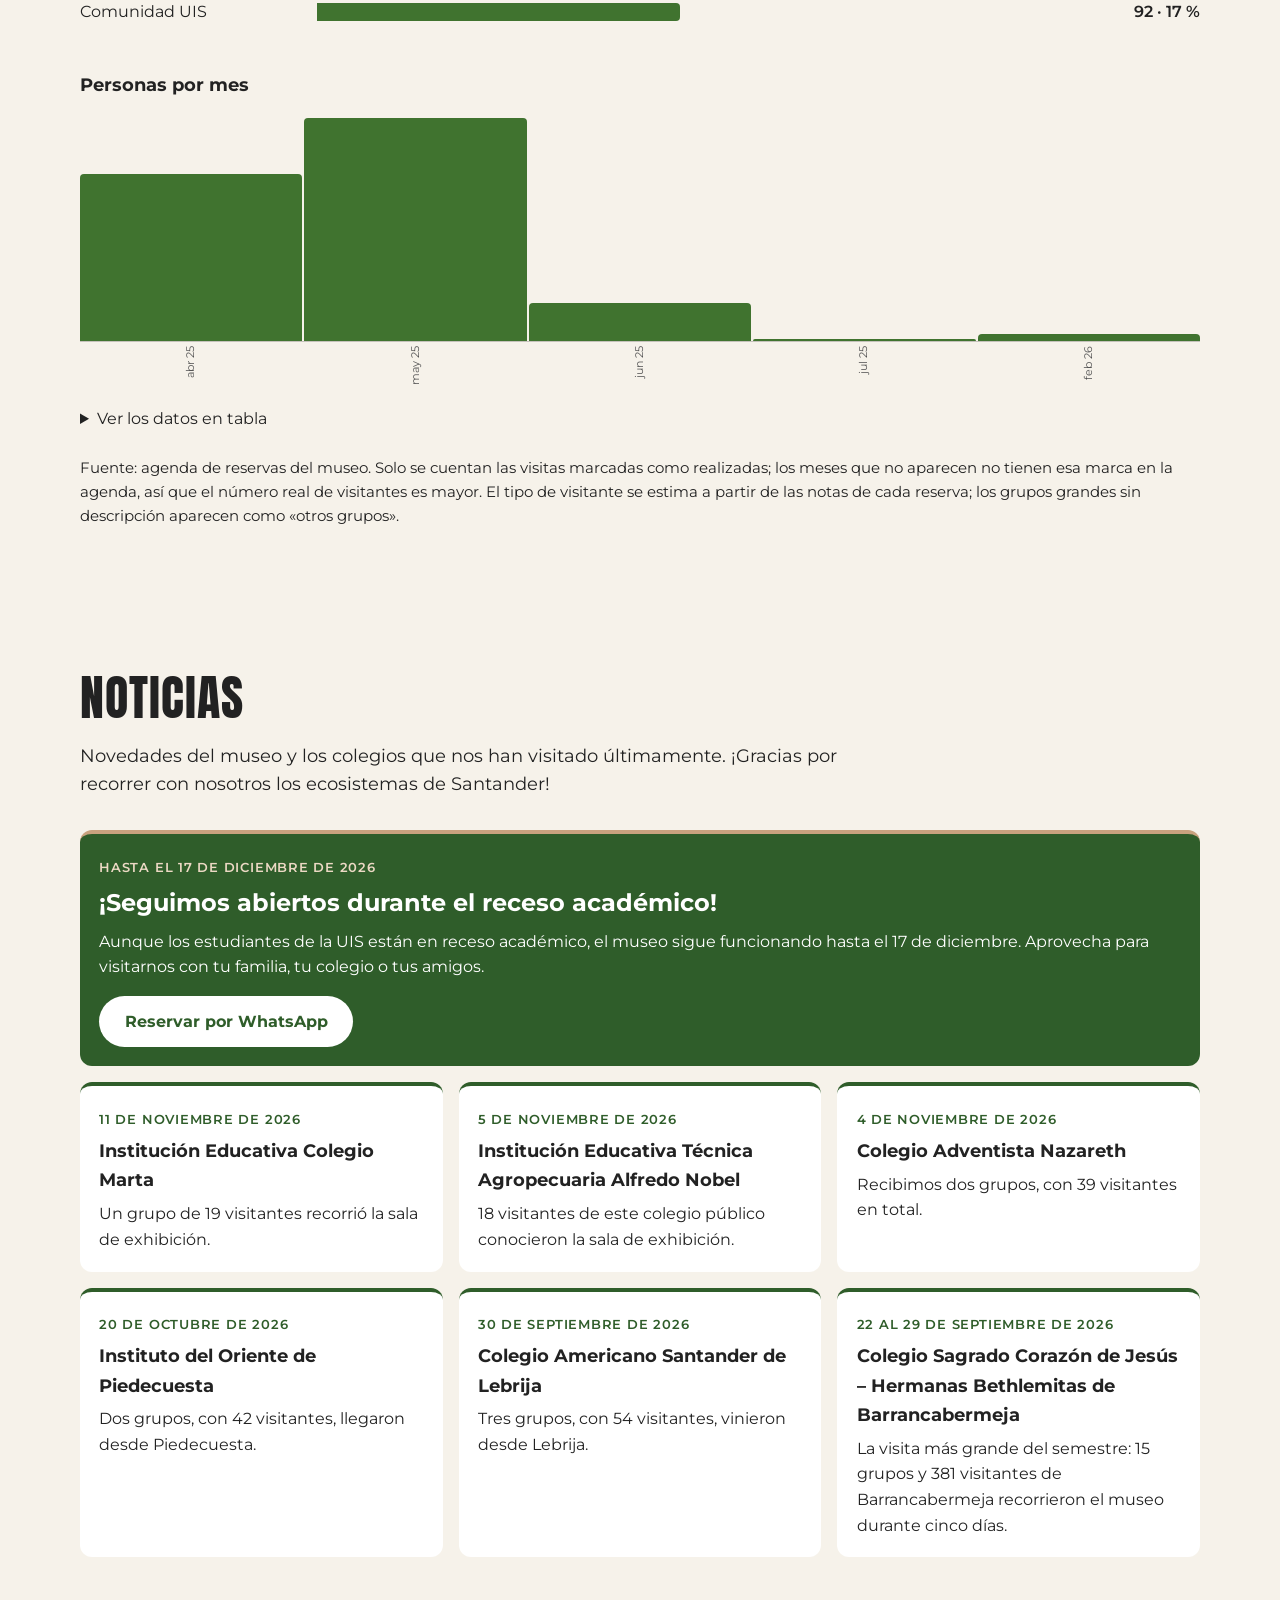
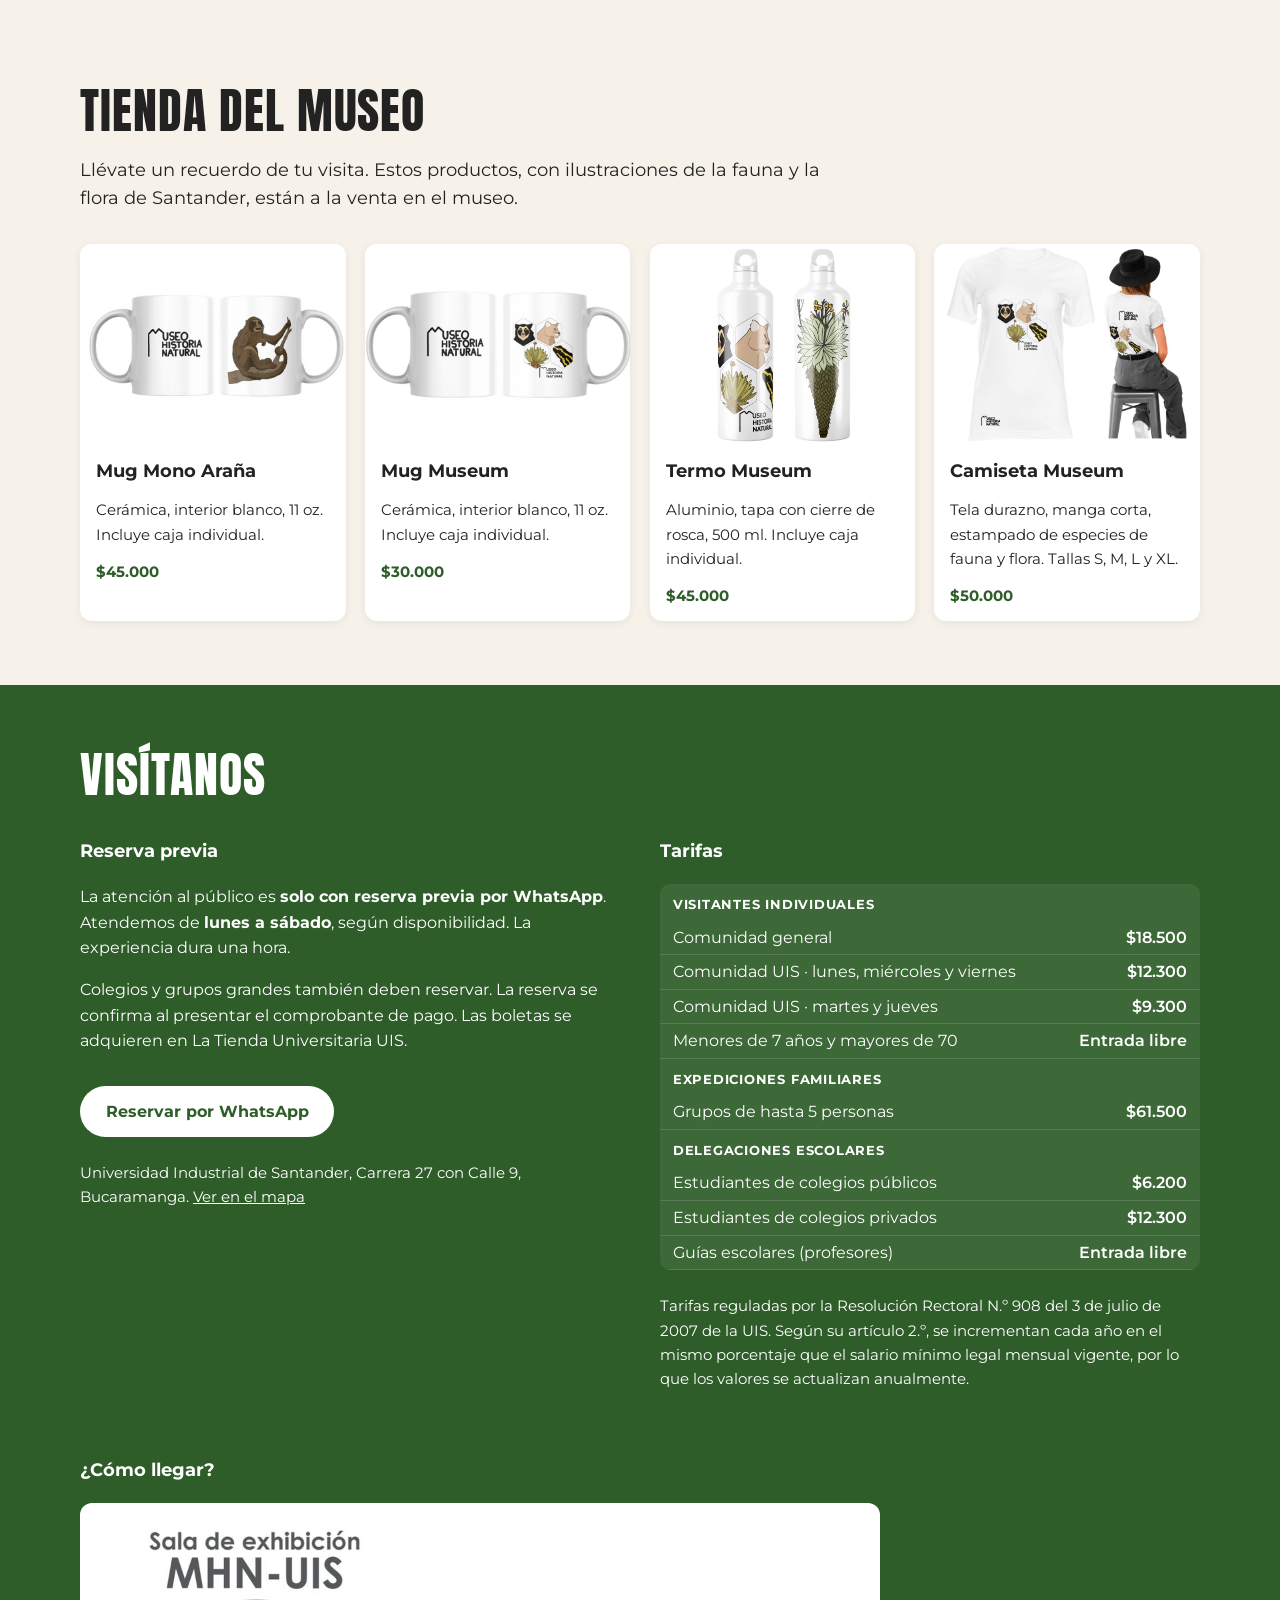
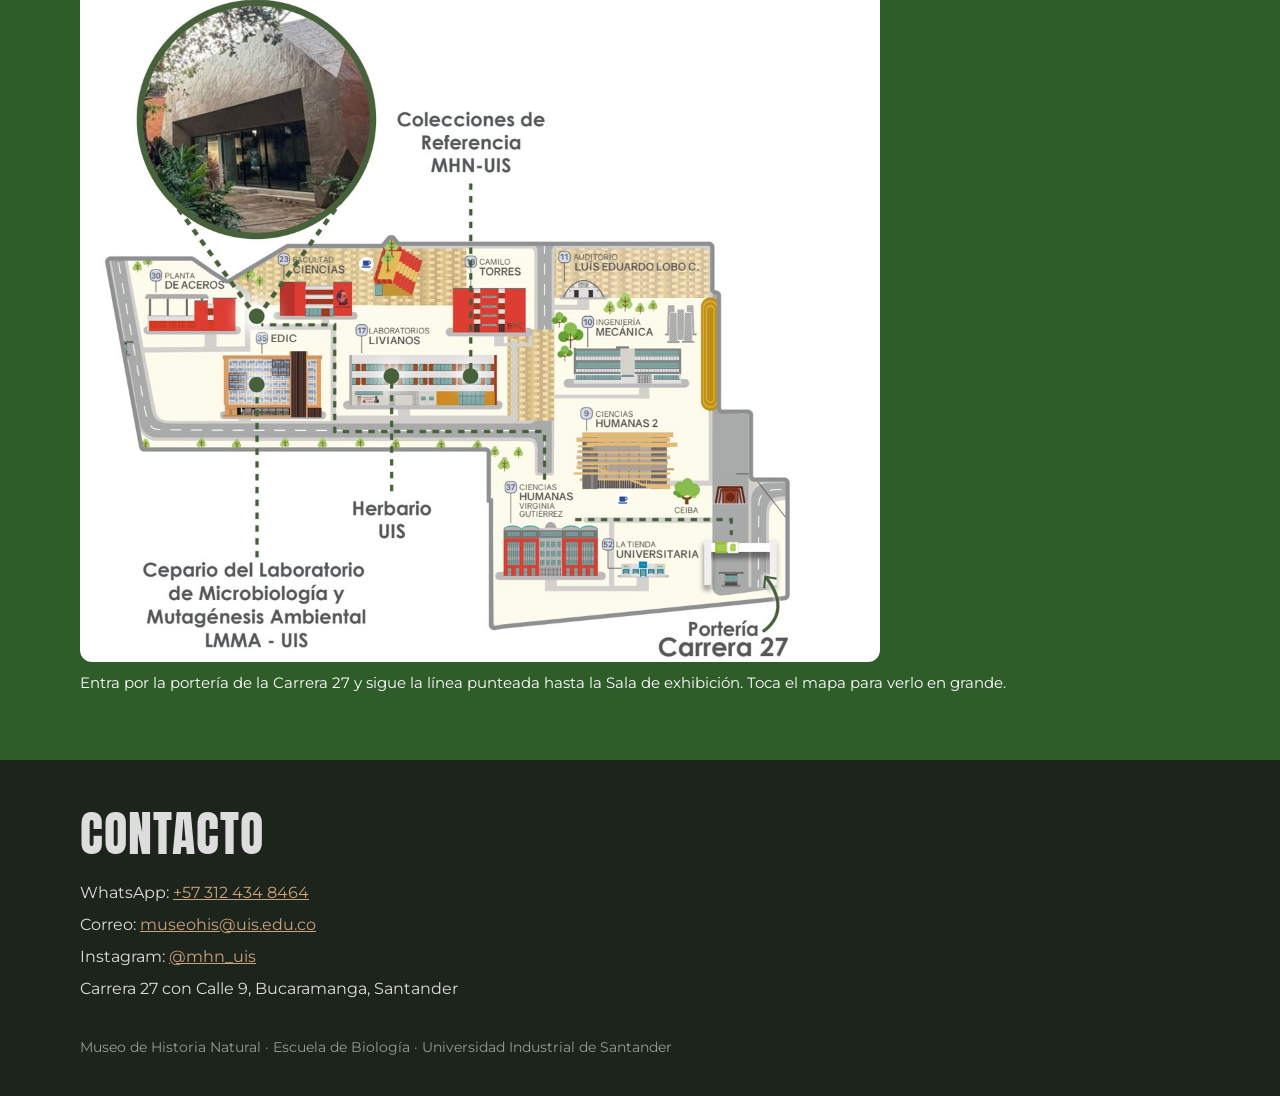
==== commit a69c1300: "Fotos nuevas de las colecciones y sin foto de la sala antigua Co-Authored-By: Claude Opus 5.5 <norep" ====
--- a/index.html
+++ b/index.html
@@ -81,7 +81,6 @@
   </ul>
 
   <ul class="galeria">
-    <li><img src="img/sala/diorama-niebla.jpg" alt="Diorama del bosque con niebla, aves y mamíferos taxidermizados en la nueva sala" loading="lazy"></li>
     <li><img src="img/sala/sala-inmersiva.jpg" alt="Sala inmersiva iluminada en azul, con proyecciones del bosque alrededor de los especímenes" loading="lazy"></li>
     <li><img src="img/sala/bienvenida.jpg" alt="Entrada de la sala con pantallas de bienvenida y luces de colores" loading="lazy"></li>
     <li><img src="img/sala/perezoso.jpg" alt="Perezoso taxidermizado colgado de un tronco, iluminado en tonos violeta" loading="lazy"></li>
@@ -94,29 +93,29 @@
   <h2>Colecciones de referencia</h2>
   <p class="intro">La Escuela de Biología custodia tres colecciones registradas ante el Registro Único Nacional de Colecciones Biológicas (RNC) del Instituto Humboldt: el Herbario UIS (RNC 030), las colecciones del Museo de Historia Natural (RNC 042) y el Cepario LMMA-UIS (RNC 241). Las visitas a estas colecciones se agendan con el coordinador de cada colección.</p>
   <div class="tarjetas">
-    <article><img src="img/colecciones/herbario.jpg" alt="Flor de Lagenanthus princeps" loading="lazy">
+    <article><img src="img/colecciones/herbario.jpg" alt="Manos manipulando un ejemplar de herbario prensado y seco" loading="lazy">
       <h3>Herbario UIS</h3><p>RNC 030, desde 1978. 20.265 registros publicados de 4.229 especies y 336 familias, con 14 ejemplares tipo, distribuidos en colección general, antoteca y carpoteca.</p>
       <p><a href="https://www.gbif.org/dataset/cc5e1e3d-0850-4cde-a282-656657752e13" target="_blank" rel="noopener">Ver datos en GBIF</a></p></article>
-    <article><img src="img/colecciones/herpetologia.jpg" alt="Cría de babilla" loading="lazy">
+    <article><img src="img/colecciones/herpetologia.jpg" alt="Rana preservada en manos con guantes, junto a un frasco de Phyllomedusa venusta" loading="lazy">
       <h3>Herpetología</h3><p>RNC 042. 11.413 registros publicados: 6.966 de anfibios y 4.447 de reptiles.</p>
       <p><a href="https://www.gbif.org/dataset/c1316d40-133e-485a-aa5b-e62091ebfdf5" target="_blank" rel="noopener">Anfibios en GBIF</a> · <a href="https://www.gbif.org/dataset/c816ec3b-ed12-4891-b304-d4e626e43cb3" target="_blank" rel="noopener">Reptiles en GBIF</a></p></article>
-    <article><img src="img/colecciones/ornitologia.jpg" alt="Cajones con pieles de aves" loading="lazy">
+    <article><img src="img/colecciones/ornitologia.jpg" alt="Pieles de aves de colores ordenadas en un cajón de la colección" loading="lazy">
       <h3>Ornitología</h3><p>RNC 042. 3.058 registros publicados de más de 480 especies, en pieles de estudio y en alcohol.</p>
       <p><a href="https://www.gbif.org/dataset/34ca7b9c-6a2f-465e-9cac-7d71c792c670" target="_blank" rel="noopener">Ver datos en GBIF</a></p></article>
-    <article><img src="img/colecciones/ictiologia.jpg" alt="Pez cíclido" loading="lazy">
+    <article><img src="img/colecciones/ictiologia.jpg" alt="Frasco con peces preservados en alcohol, sostenido frente a los estantes de la colección" loading="lazy">
       <h3>Ictiología</h3><p>RNC 042, desde 2004. 1.831 registros de 105 especies, con holotipos y paratipos.</p>
       <p><a href="https://www.gbif.org/dataset/eaad657f-7bda-4705-a181-053d9e38033f" target="_blank" rel="noopener">Ver datos en GBIF</a></p></article>
-    <article><img src="img/colecciones/mastozoologia.jpg" alt="Murciélagos preparados en la colección" loading="lazy">
+    <article><img src="img/colecciones/mastozoologia.jpg" alt="Ratones de la especie Neacomys serranensis preparados y etiquetados" loading="lazy">
       <h3>Mastozoología</h3><p>RNC 042. 828 registros publicados de 137 especies, en pieles, cráneos y alcohol.</p>
       <p><a href="https://www.gbif.org/dataset/83964202-07d9-4a27-8391-975144bcc1da" target="_blank" rel="noopener">Ver datos en GBIF</a></p></article>
-    <article><img src="img/colecciones/entomologia.jpg" alt="Cajas entomológicas con mariposas" loading="lazy">
+    <article><img src="img/colecciones/entomologia.jpg" alt="Manos organizando cajas entomológicas con mariposas" loading="lazy">
       <h3>Entomología</h3><p>RNC 042, desde 1975. Unos 10.000 ejemplares de insectos en seco y en líquido.</p></article>
-    <article><img src="img/colecciones/hidrobiologia.jpg" alt="Copépodo Oithona robusta al microscopio" loading="lazy">
+    <article><img src="img/colecciones/hidrobiologia.jpg" alt="Diatomeas vistas al microscopio" loading="lazy">
       <h3>Hidrobiología</h3><p>RNC 042, desde 1989. Unos 4.200 lotes de fitoplancton, zooplancton, perifiton y macroinvertebrados acuáticos.</p>
       <p><a href="https://www.gbif.org/dataset/c0717c48-e182-4bcf-b722-71c9af936058" target="_blank" rel="noopener">Ver datos en GBIF</a></p></article>
     <article><img src="img/colecciones/tejidos.jpg" alt="Cajas de muestras en el ultracongelador" loading="lazy">
       <h3>Tejidos</h3><p>RNC 042, desde 2018. Más de 1.027 muestras criopreservadas entre −80 °C y −150 °C, vinculadas a ejemplares del museo y del herbario.</p></article>
-    <article><img src="img/colecciones/cepario.jpg" alt="Criocajas del cepario" loading="lazy">
+    <article><img src="img/colecciones/cepario.jpg" alt="Manos con guantes tomando un vial de una criocaja del cepario" loading="lazy">
       <h3>Cepario LMMA-UIS</h3><p>RNC 241, desde 2018. 1.290 registros de bacterias, arqueas y hongos de 138 especies, criopreservados a −80 °C.</p>
       <p><a href="https://www.gbif.org/dataset/95f8be9e-48a3-490b-8bd8-b03cc775b14e" target="_blank" rel="noopener">Ver datos en GBIF</a></p></article>
   </div>
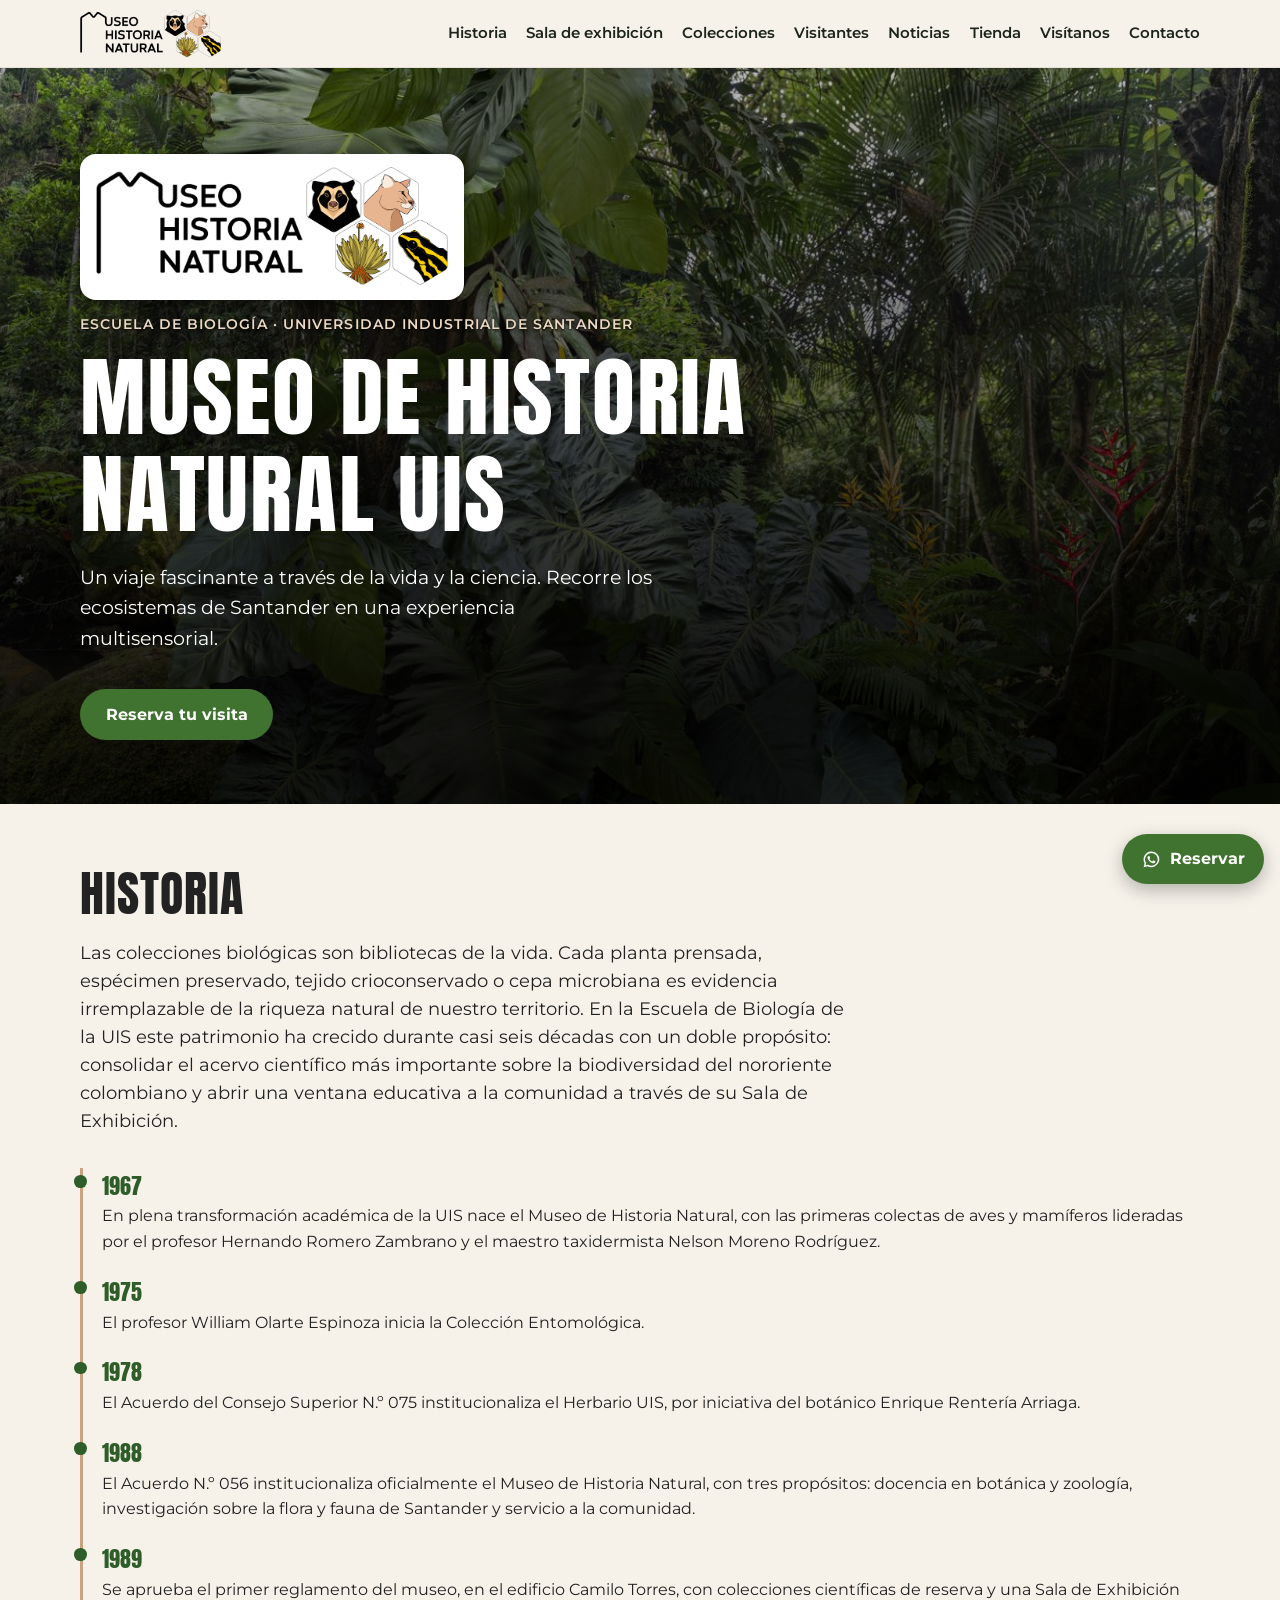
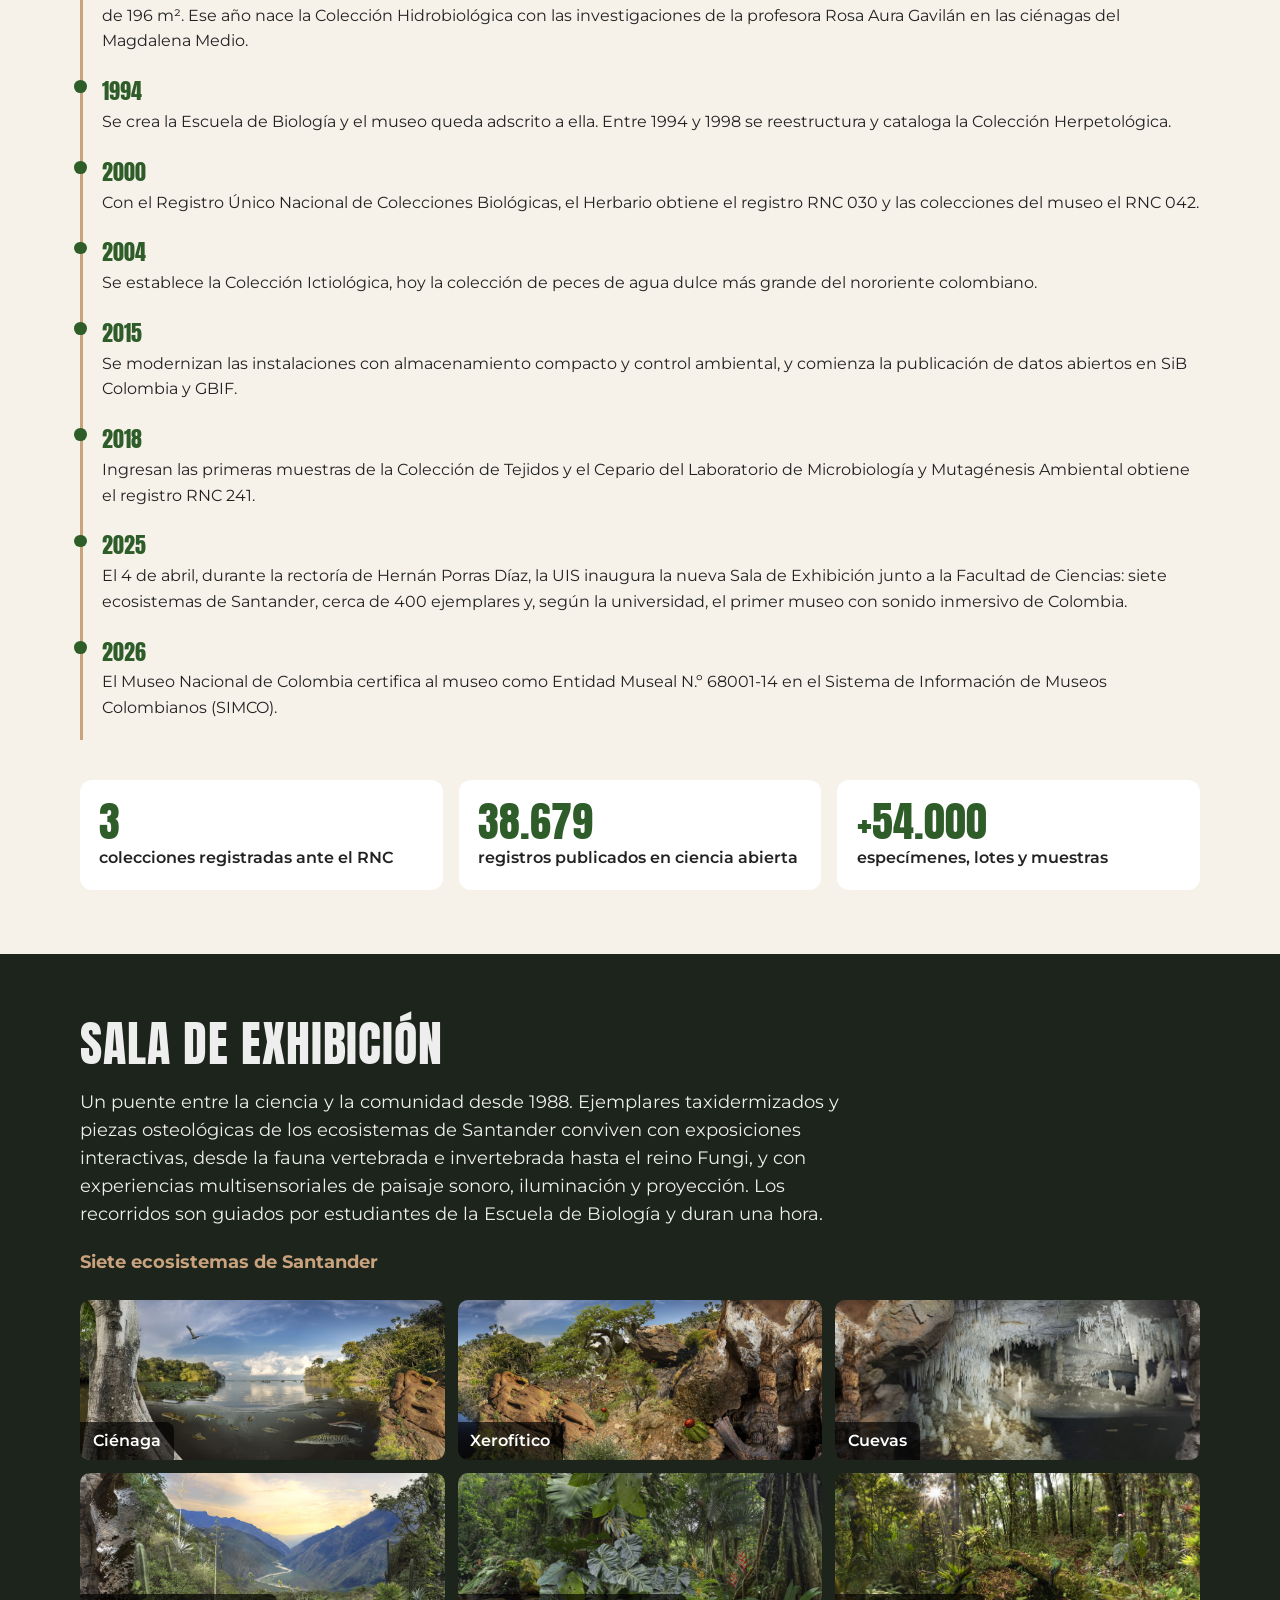
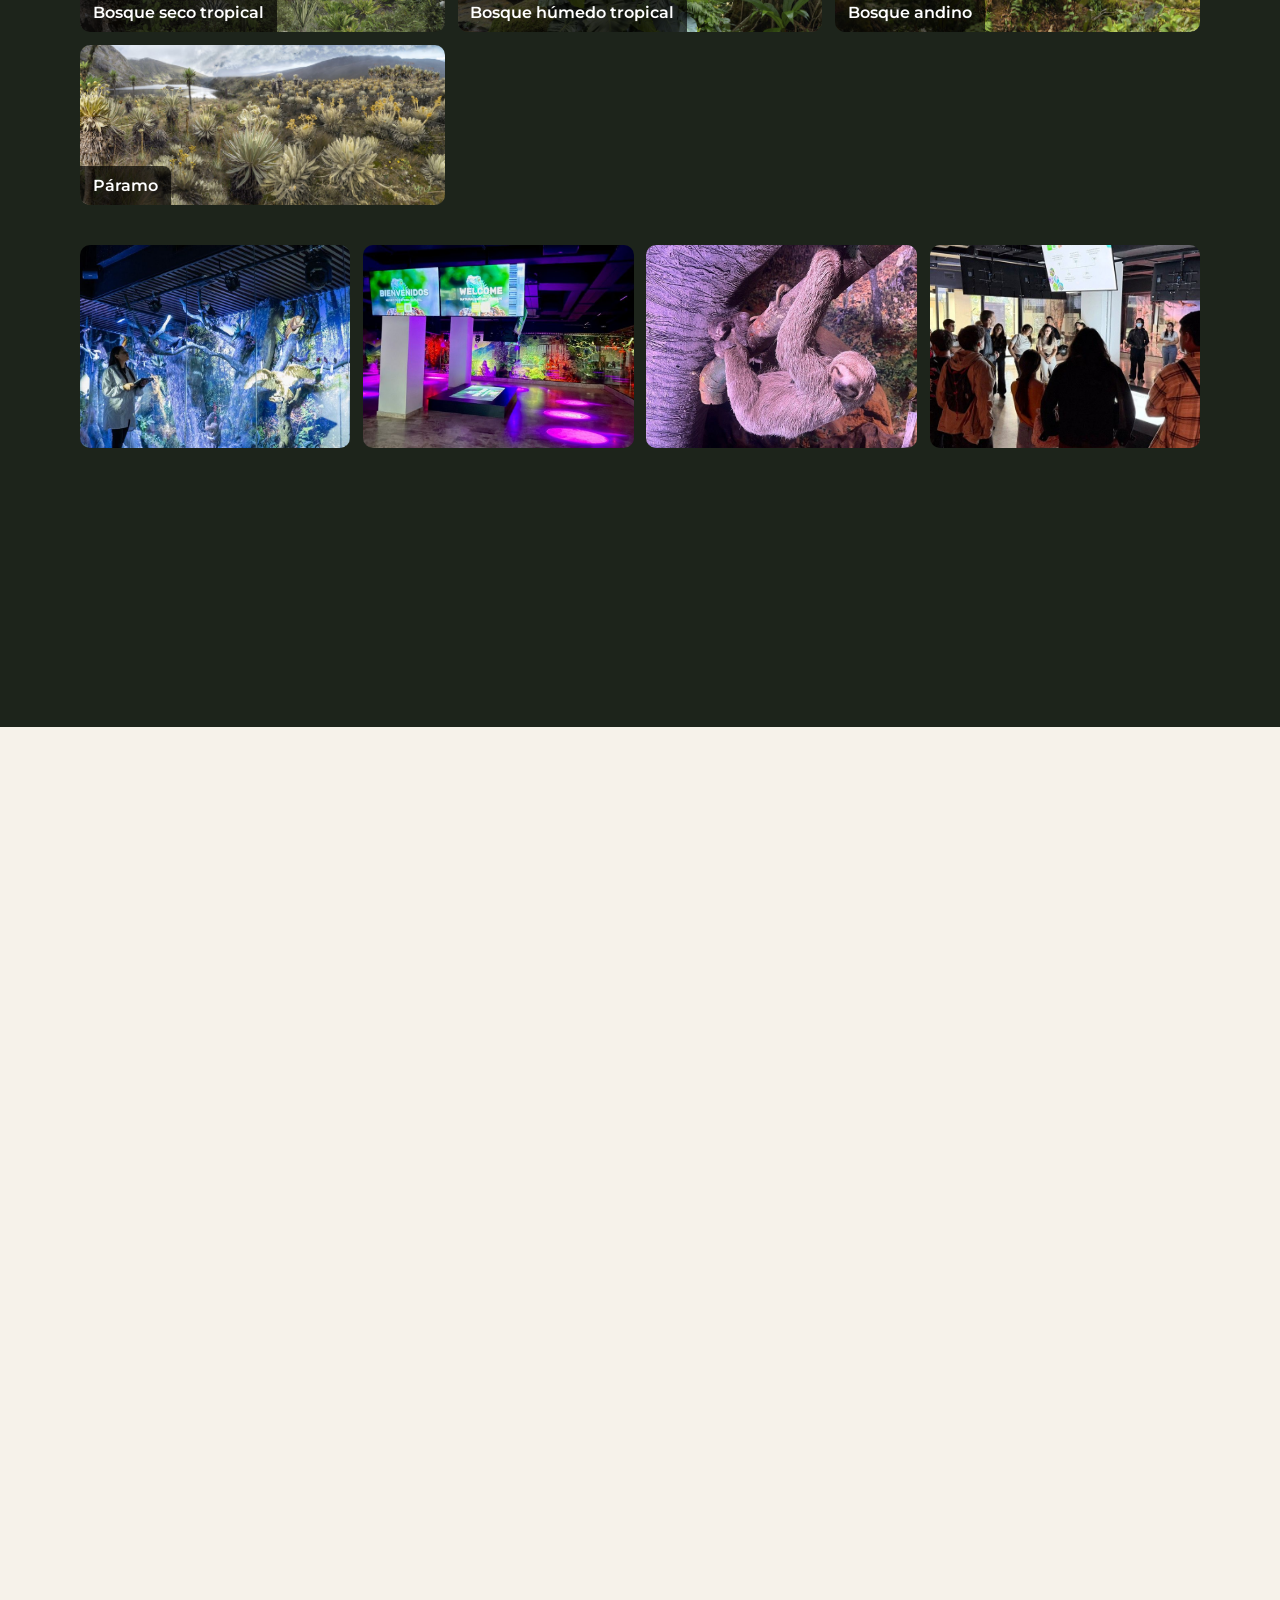
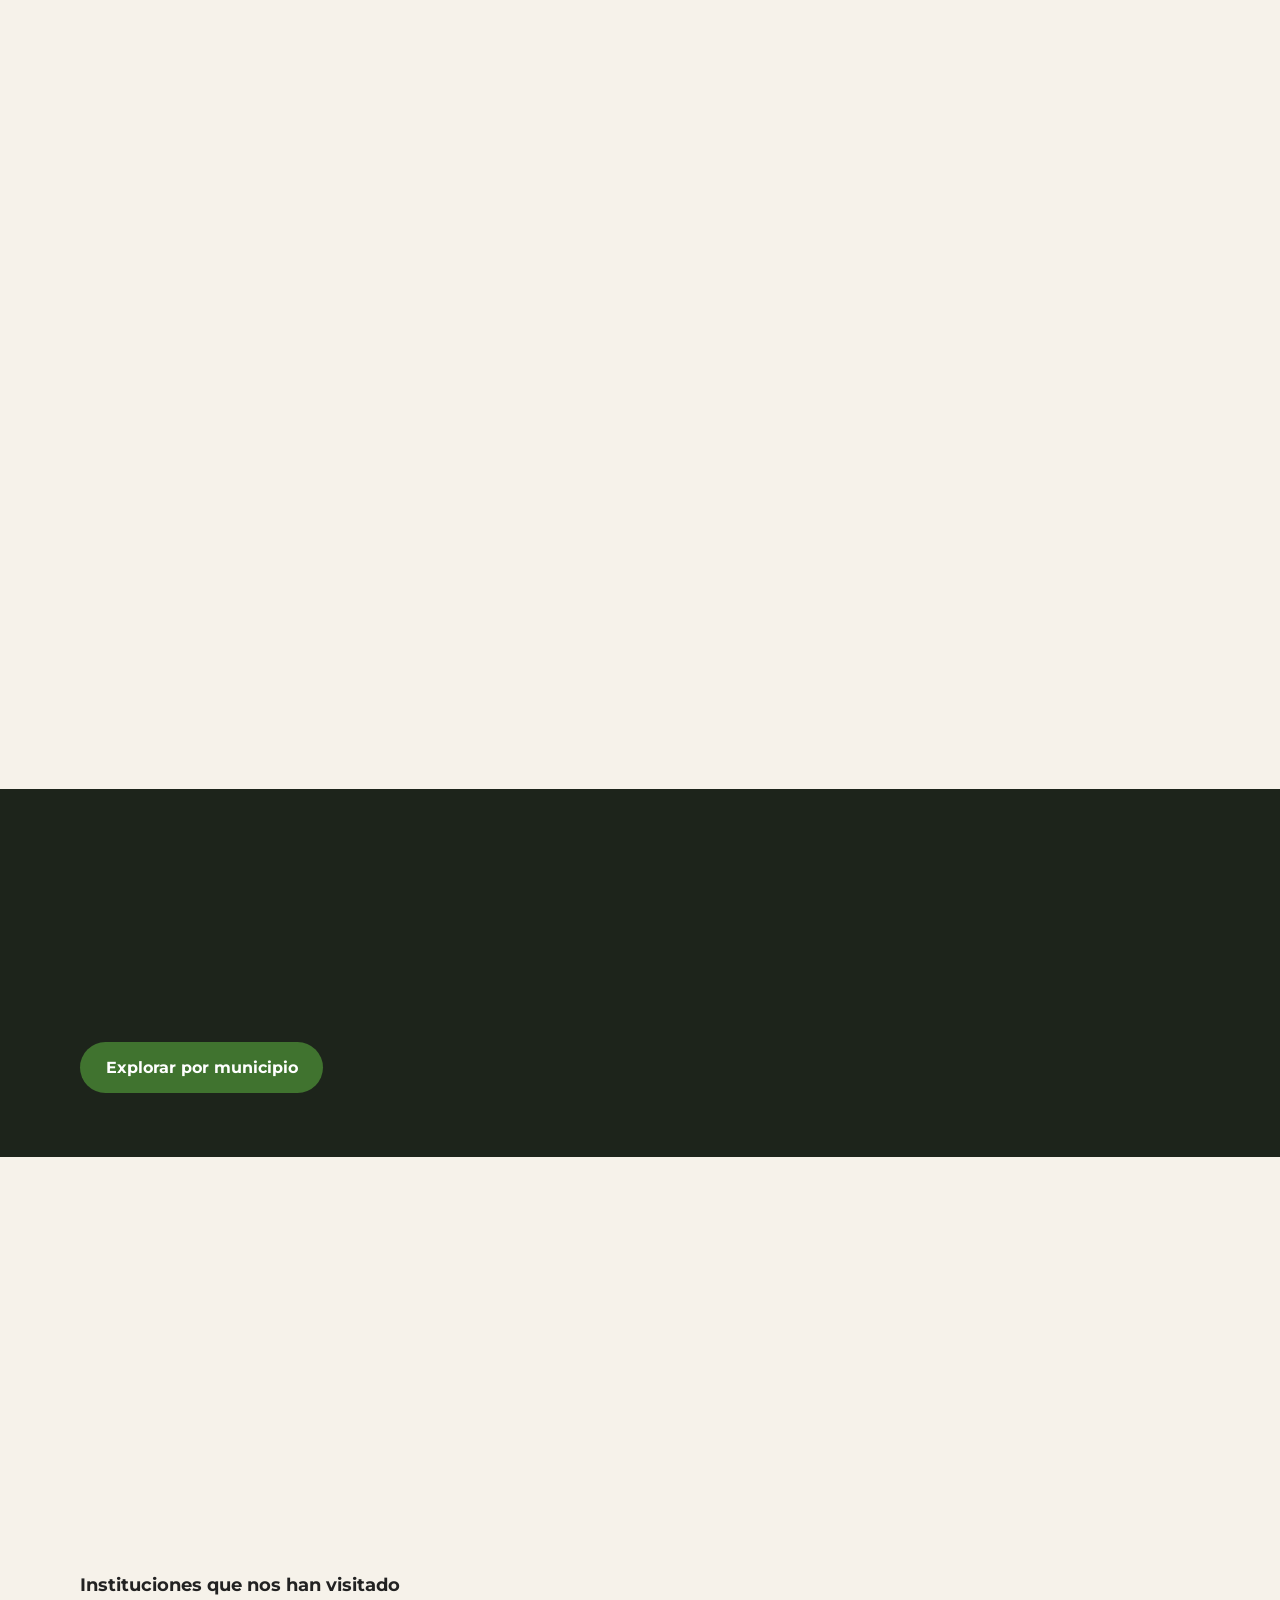
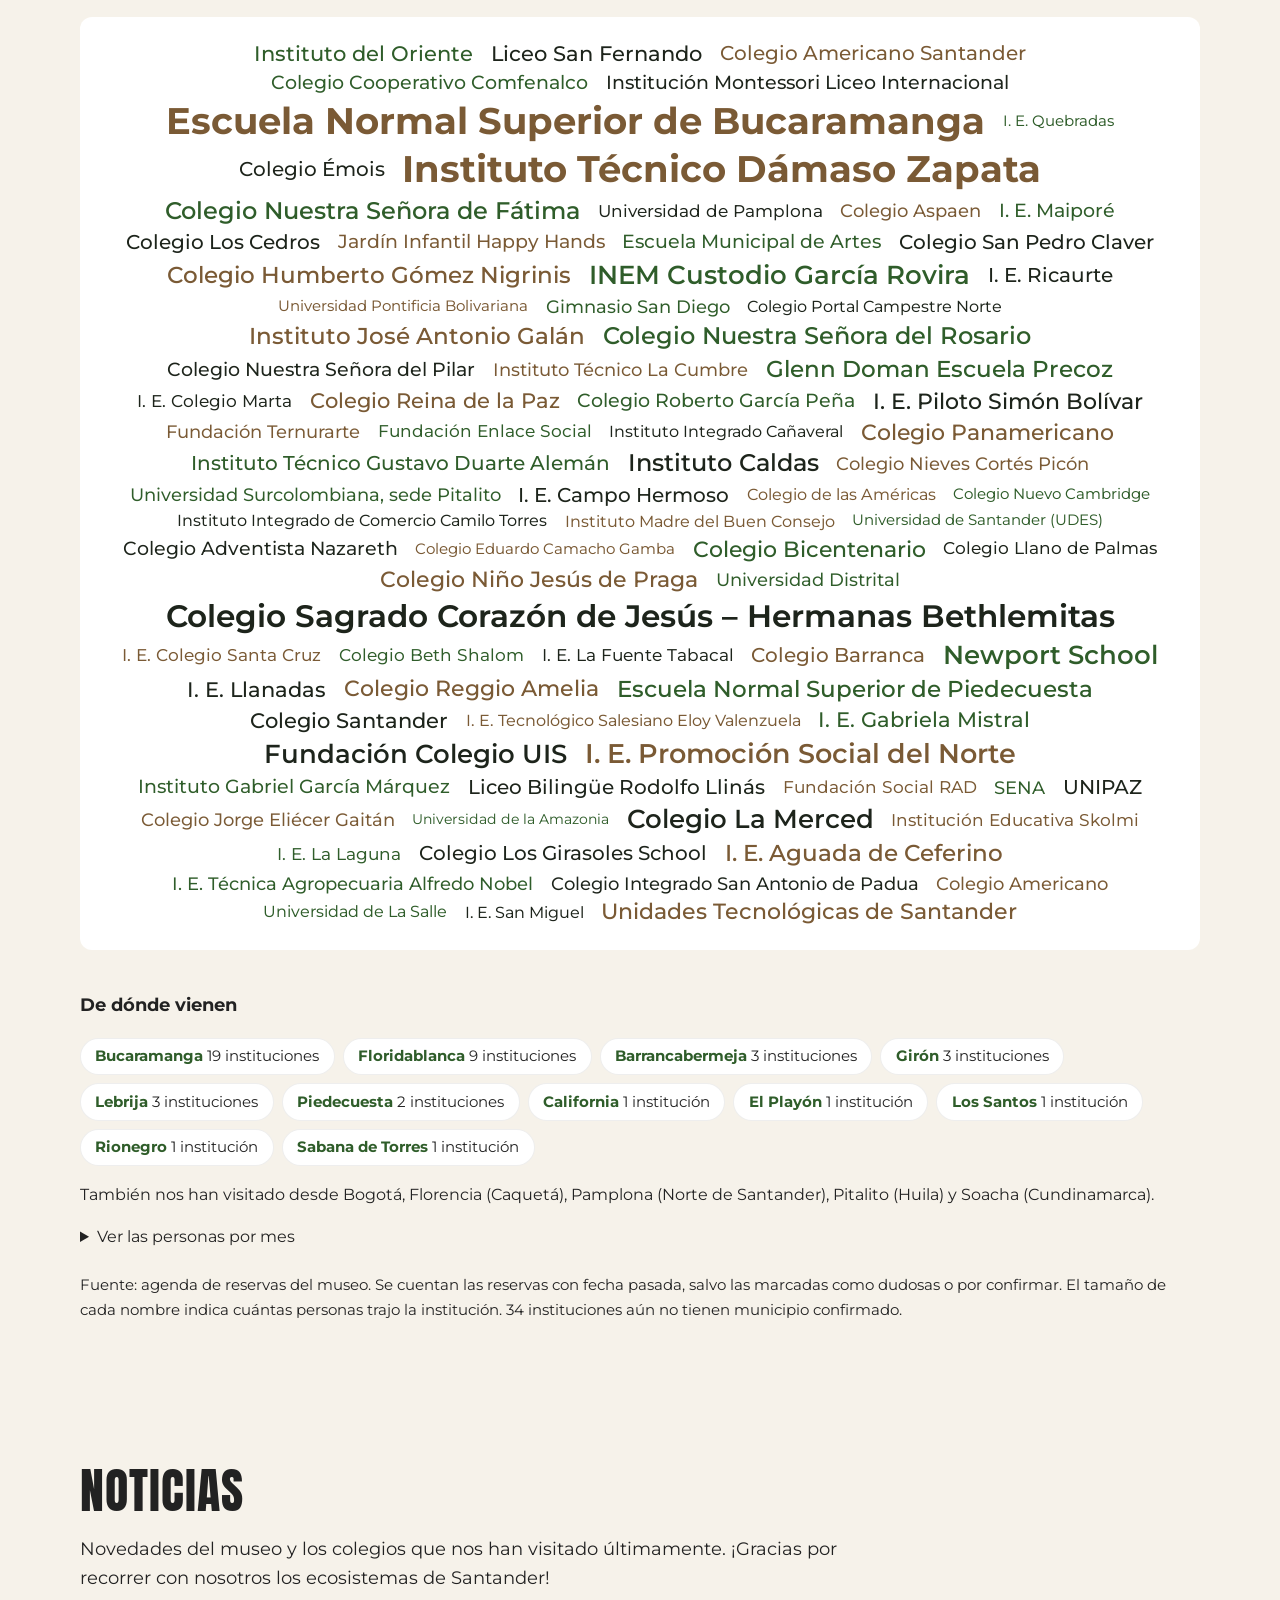
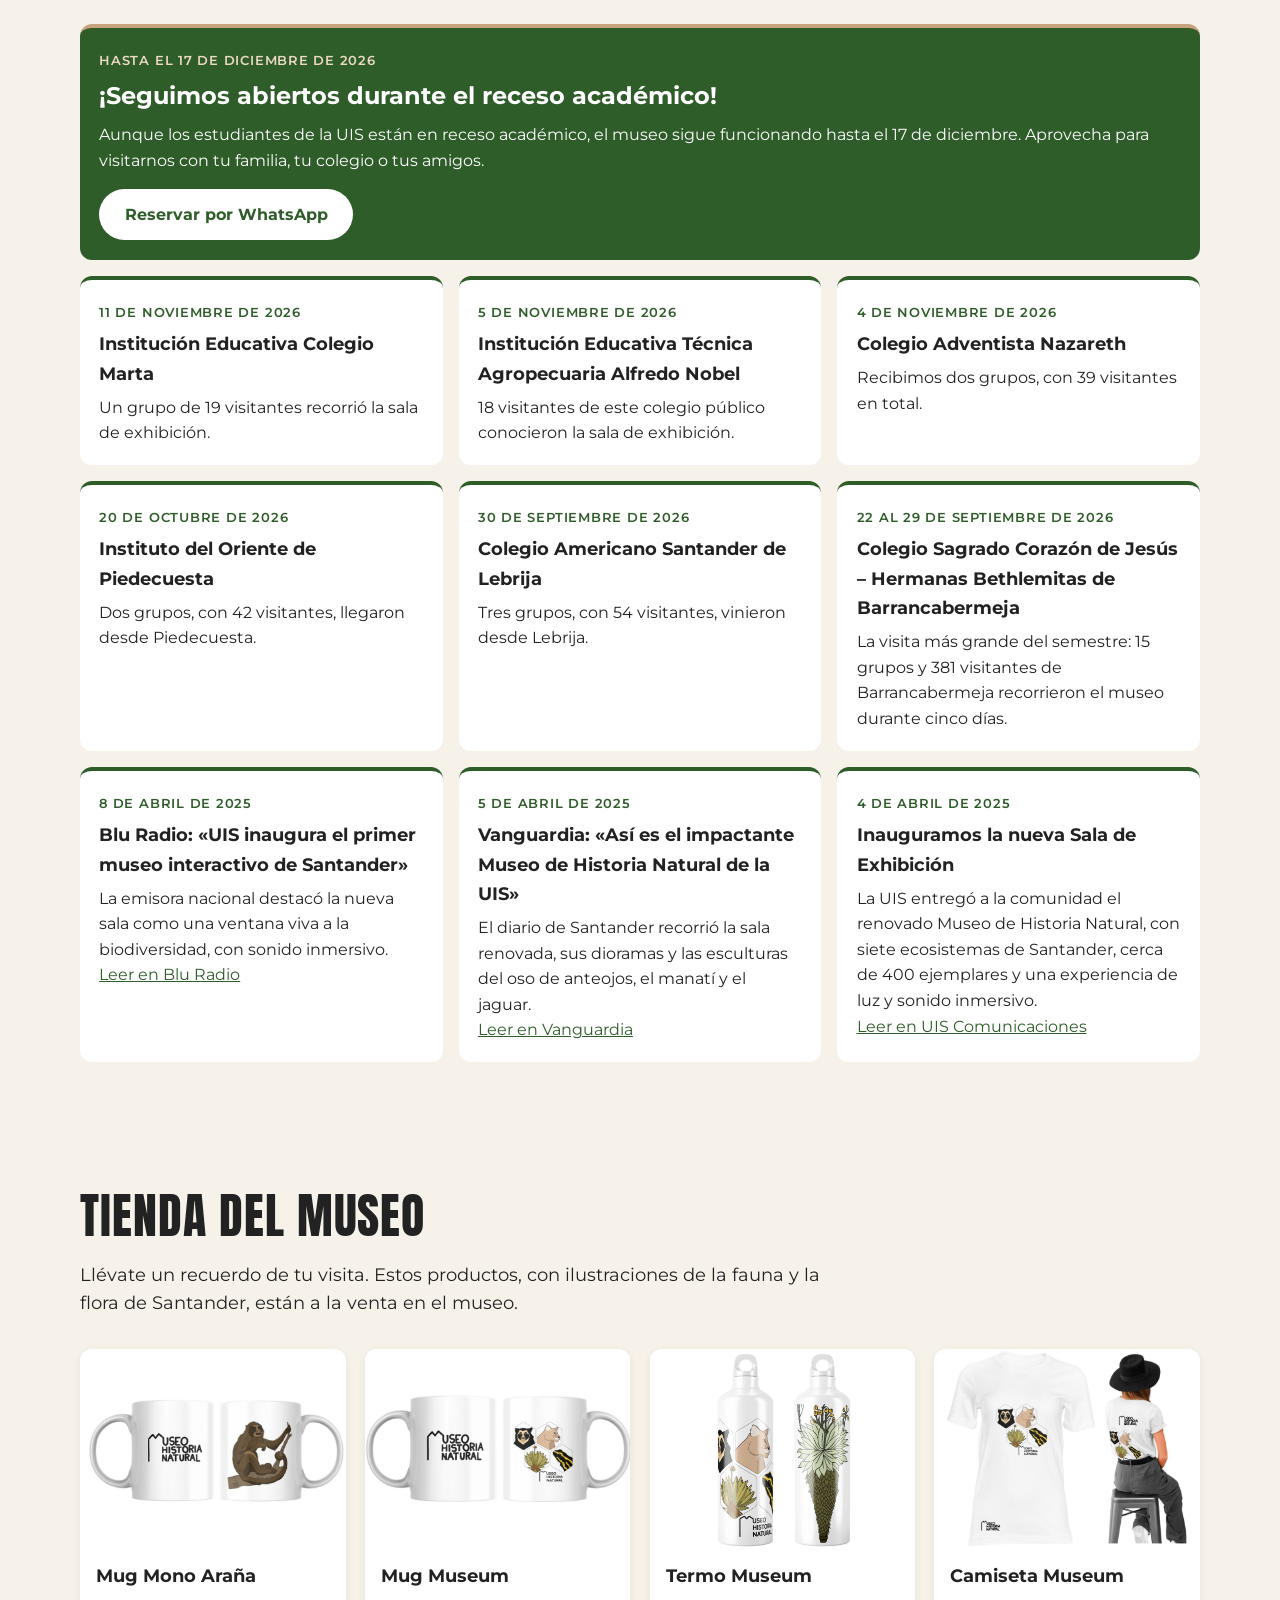
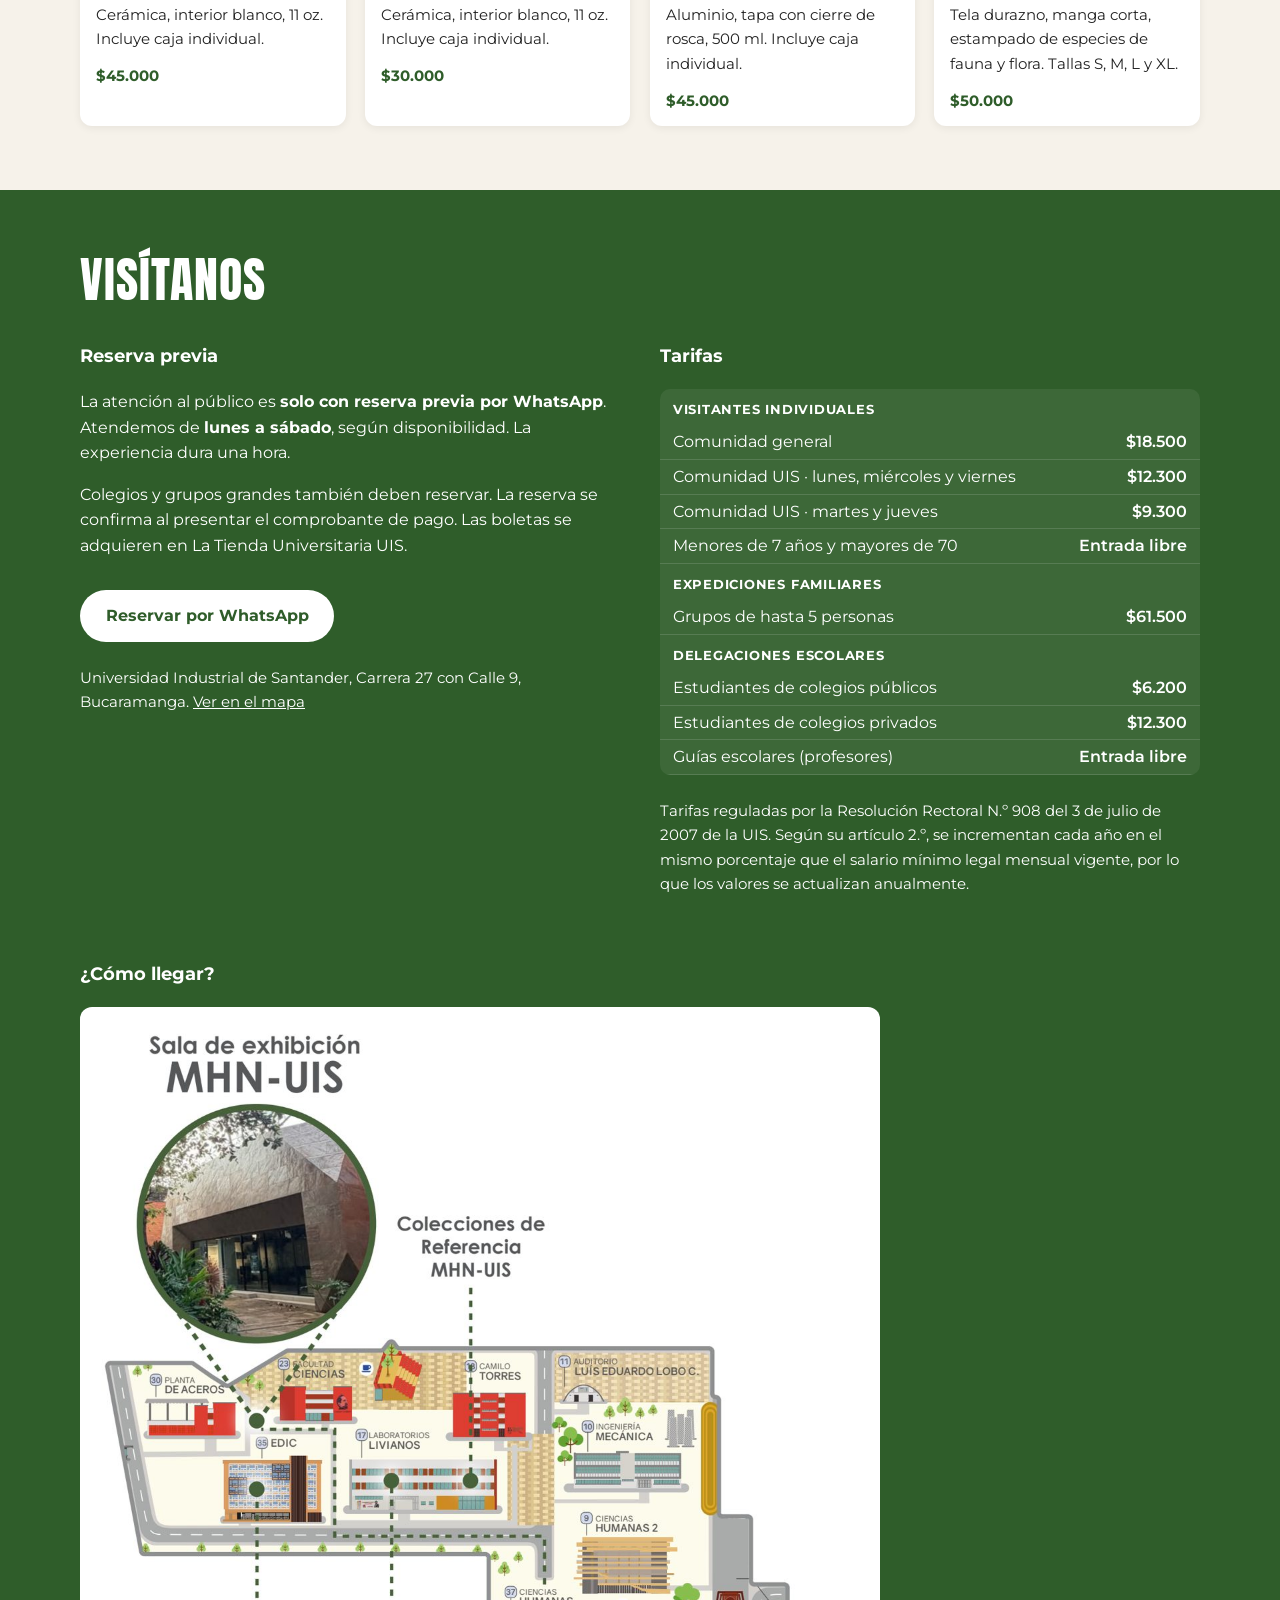
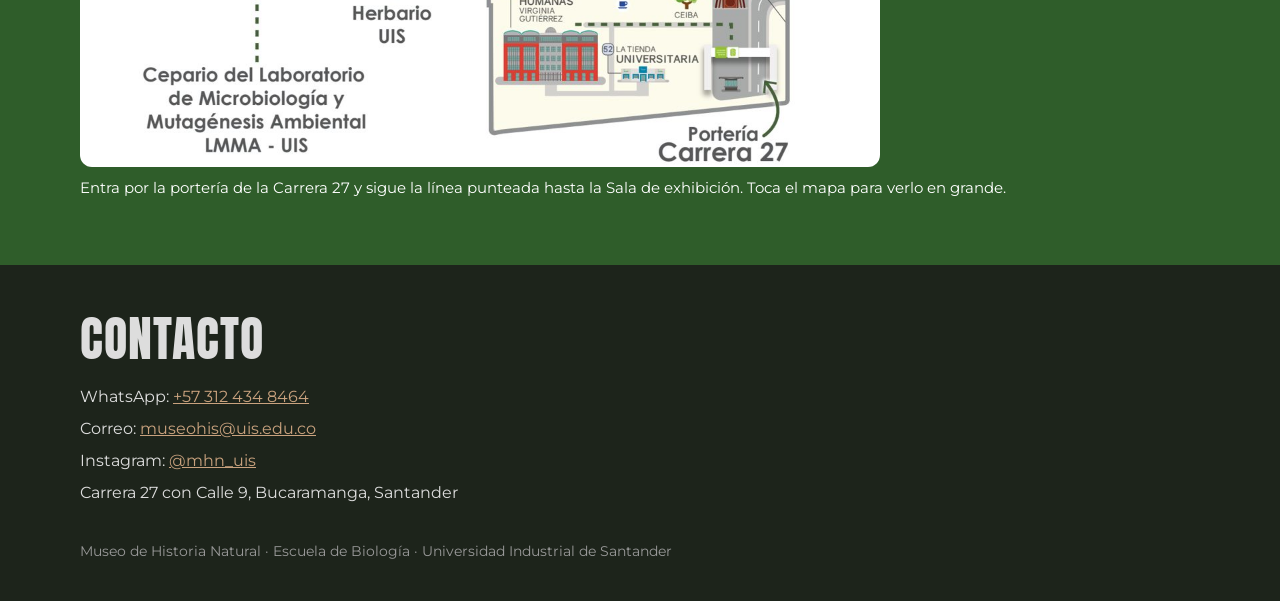
==== commit 991b4961: "Visitantes como nube de instituciones y municipios; prensa e inauguración - herramientas/institucion" ====
--- a/index.html
+++ b/index.html
@@ -56,6 +56,7 @@
     <li><b>2004</b> Se establece la Colección Ictiológica, hoy la colección de peces de agua dulce más grande del nororiente colombiano.</li>
     <li><b>2015</b> Se modernizan las instalaciones con almacenamiento compacto y control ambiental, y comienza la publicación de datos abiertos en SiB Colombia y GBIF.</li>
     <li><b>2018</b> Ingresan las primeras muestras de la Colección de Tejidos y el Cepario del Laboratorio de Microbiología y Mutagénesis Ambiental obtiene el registro RNC 241.</li>
+    <li><b>2025</b> El 4 de abril, durante la rectoría de Hernán Porras Díaz, la UIS inaugura la nueva Sala de Exhibición junto a la Facultad de Ciencias: siete ecosistemas de Santander, cerca de 400 ejemplares y, según la universidad, el primer museo con sonido inmersivo de Colombia.</li>
     <li><b>2026</b> El Museo Nacional de Colombia certifica al museo como Entidad Museal N.º 68001-14 en el Sistema de Información de Museos Colombianos (SIMCO).</li>
   </ol>
   <ul class="cifras">
@@ -130,39 +131,141 @@
 <!-- visitantes:inicio -->
 <section id="visitantes" class="seccion">
   <h2>Nuestros visitantes</h2>
-  <p class="intro">Entre abr 2025 y feb 2026 registramos 95 visitas realizadas, con 530 personas. El grupo más numeroso: colegios, con el 38 % de los visitantes.</p>
+  <p class="intro">Entre abr 2025 y nov 2026 recibimos 12.579 personas en 1.185 reservas, entre ellas 84 colegios, universidades y fundaciones de 11 municipios de Santander y de otras regiones del país.</p>
   <ul class="cifras">
-    <li><b>530</b> personas nos visitaron</li>
-    <li><b>95</b> visitas realizadas</li>
-    <li><b>38 %</b> estudiantes de colegios y universidades</li>
-  </ul>
-  <h3>¿Quiénes nos visitan?</h3>
-  <ul class="grafica-tipos">
-      <li><span>Colegios</span><span class="valor" style="--v:1.000"></span><span>204 · 38 %</span></li>
-      <li><span>Otros grupos</span><span class="valor" style="--v:0.637"></span><span>130 · 25 %</span></li>
-      <li><span>Público general y familias</span><span class="valor" style="--v:0.510"></span><span>104 · 20 %</span></li>
-      <li><span>Comunidad UIS</span><span class="valor" style="--v:0.451"></span><span>92 · 17 %</span></li>
-  </ul>
-  <h3>Personas por mes</h3>
-  <ul class="grafica-meses">
-      <li style="--v:0.749" tabindex="0" data-tip="abr 2025: 203 personas" aria-label="abr 2025: 203 personas"><span class="valor"></span><span aria-hidden="true">abr 25</span></li>
-      <li style="--v:1.000" tabindex="0" data-tip="may 2025: 271 personas" aria-label="may 2025: 271 personas"><span class="valor"></span><span aria-hidden="true">may 25</span></li>
-      <li style="--v:0.170" tabindex="0" data-tip="jun 2025: 46 personas" aria-label="jun 2025: 46 personas"><span class="valor"></span><span aria-hidden="true">jun 25</span></li>
-      <li style="--v:0.004" tabindex="0" data-tip="jul 2025: 1 persona" aria-label="jul 2025: 1 persona"><span class="valor"></span><span aria-hidden="true">jul 25</span></li>
-      <li style="--v:0.033" tabindex="0" data-tip="feb 2026: 9 personas" aria-label="feb 2026: 9 personas"><span class="valor"></span><span aria-hidden="true">feb 26</span></li>
-  </ul>
+    <li><b>12.579</b> personas con reserva</li>
+    <li><b>84</b> instituciones educativas y sociales</li>
+    <li><b>11</b> municipios de Santander</li>
+    <li><b>64 %</b> estudiantes de colegios y universidades</li>
+  </ul>
+  <h3>Instituciones que nos han visitado</h3>
+  <ul class="nube">
+    <li style="--peso:0.34" title="Instituto del Oriente: 81 personas">Instituto del Oriente</li>
+    <li style="--peso:0.33" title="Liceo San Fernando: 76 personas">Liceo San Fernando</li>
+    <li style="--peso:0.28" title="Colegio Americano Santander: 54 personas">Colegio Americano Santander</li>
+    <li style="--peso:0.27" title="Colegio Cooperativo Comfenalco: 51 personas">Colegio Cooperativo Comfenalco</li>
+    <li style="--peso:0.27" title="Institución Montessori Liceo Internacional: 52 personas">Institución Montessori Liceo Internacional</li>
+    <li style="--peso:1.00" title="Escuela Normal Superior de Bucaramanga: 689 personas">Escuela Normal Superior de Bucaramanga</li>
+    <li style="--peso:0.11" title="I. E. Quebradas: 9 personas">I. E. Quebradas</li>
+    <li style="--peso:0.28" title="Colegio Émois: 55 personas">Colegio Émois</li>
+    <li style="--peso:0.99" title="Instituto Técnico Dámaso Zapata: 669 personas">Instituto Técnico Dámaso Zapata</li>
+    <li style="--peso:0.46" title="Colegio Nuestra Señora de Fátima: 143 personas">Colegio Nuestra Señora de Fátima</li>
+    <li style="--peso:0.17" title="Universidad de Pamplona: 20 personas">Universidad de Pamplona</li>
+    <li style="--peso:0.23" title="Colegio Aspaen: 35 personas">Colegio Aspaen</li>
+    <li style="--peso:0.26" title="I. E. Maiporé: 46 personas">I. E. Maiporé</li>
+    <li style="--peso:0.31" title="Colegio Los Cedros: 66 personas">Colegio Los Cedros</li>
+    <li style="--peso:0.25" title="Jardín Infantil Happy Hands: 43 personas">Jardín Infantil Happy Hands</li>
+    <li style="--peso:0.25" title="Escuela Municipal de Artes: 44 personas">Escuela Municipal de Artes</li>
+    <li style="--peso:0.32" title="Colegio San Pedro Claver: 70 personas">Colegio San Pedro Claver</li>
+    <li style="--peso:0.42" title="Colegio Humberto Gómez Nigrinis: 122 personas">Colegio Humberto Gómez Nigrinis</li>
+    <li style="--peso:0.55" title="INEM Custodio García Rovira: 206 personas">INEM Custodio García Rovira</li>
+    <li style="--peso:0.31" title="I. E. Ricaurte: 67 personas">I. E. Ricaurte</li>
+    <li style="--peso:0.11" title="Universidad Pontificia Bolivariana: 9 personas">Universidad Pontificia Bolivariana</li>
+    <li style="--peso:0.22" title="Gimnasio San Diego: 32 personas">Gimnasio San Diego</li>
+    <li style="--peso:0.13" title="Colegio Portal Campestre Norte: 12 personas">Colegio Portal Campestre Norte</li>
+    <li style="--peso:0.42" title="Instituto José Antonio Galán: 122 personas">Instituto José Antonio Galán</li>
+    <li style="--peso:0.46" title="Colegio Nuestra Señora del Rosario: 148 personas">Colegio Nuestra Señora del Rosario</li>
+    <li style="--peso:0.27" title="Colegio Nuestra Señora del Pilar: 51 personas">Colegio Nuestra Señora del Pilar</li>
+    <li style="--peso:0.21" title="Instituto Técnico La Cumbre: 29 personas">Instituto Técnico La Cumbre</li>
+    <li style="--peso:0.42" title="Glenn Doman Escuela Precoz: 122 personas">Glenn Doman Escuela Precoz</li>
+    <li style="--peso:0.17" title="I. E. Colegio Marta: 19 personas">I. E. Colegio Marta</li>
+    <li style="--peso:0.35" title="Colegio Reina de la Paz: 85 personas">Colegio Reina de la Paz</li>
+    <li style="--peso:0.27" title="Colegio Roberto García Peña: 52 personas">Colegio Roberto García Peña</li>
+    <li style="--peso:0.37" title="I. E. Piloto Simón Bolívar: 93 personas">I. E. Piloto Simón Bolívar</li>
+    <li style="--peso:0.20" title="Fundación Ternurarte: 27 personas">Fundación Ternurarte</li>
+    <li style="--peso:0.18" title="Fundación Enlace Social: 22 personas">Fundación Enlace Social</li>
+    <li style="--peso:0.13" title="Instituto Integrado Cañaveral: 12 personas">Instituto Integrado Cañaveral</li>
+    <li style="--peso:0.37" title="Colegio Panamericano: 95 personas">Colegio Panamericano</li>
+    <li style="--peso:0.32" title="Instituto Técnico Gustavo Duarte Alemán: 71 personas">Instituto Técnico Gustavo Duarte Alemán</li>
+    <li style="--peso:0.45" title="Instituto Caldas: 140 personas">Instituto Caldas</li>
+    <li style="--peso:0.21" title="Colegio Nieves Cortés Picón: 29 personas">Colegio Nieves Cortés Picón</li>
+    <li style="--peso:0.21" title="Universidad Surcolombiana, sede Pitalito: 30 personas">Universidad Surcolombiana, sede Pitalito</li>
+    <li style="--peso:0.30" title="I. E. Campo Hermoso: 63 personas">I. E. Campo Hermoso</li>
+    <li style="--peso:0.13" title="Colegio de las Américas: 12 personas">Colegio de las Américas</li>
+    <li style="--peso:0.11" title="Colegio Nuevo Cambridge: 9 personas">Colegio Nuevo Cambridge</li>
+    <li style="--peso:0.15" title="Instituto Integrado de Comercio Camilo Torres: 15 personas">Instituto Integrado de Comercio Camilo Torres</li>
+    <li style="--peso:0.13" title="Instituto Madre del Buen Consejo: 12 personas">Instituto Madre del Buen Consejo</li>
+    <li style="--peso:0.08" title="Universidad de Santander (UDES): 4 personas">Universidad de Santander (UDES)</li>
+    <li style="--peso:0.24" title="Colegio Adventista Nazareth: 39 personas">Colegio Adventista Nazareth</li>
+    <li style="--peso:0.11" title="Colegio Eduardo Camacho Gamba: 8 personas">Colegio Eduardo Camacho Gamba</li>
+    <li style="--peso:0.37" title="Colegio Bicentenario: 96 personas">Colegio Bicentenario</li>
+    <li style="--peso:0.19" title="Colegio Llano de Palmas: 26 personas">Colegio Llano de Palmas</li>
+    <li style="--peso:0.38" title="Colegio Niño Jesús de Praga: 100 personas">Colegio Niño Jesús de Praga</li>
+    <li style="--peso:0.21" title="Universidad Distrital: 29 personas">Universidad Distrital</li>
+    <li style="--peso:0.76" title="Colegio Sagrado Corazón de Jesús – Hermanas Bethlemitas: 399 personas">Colegio Sagrado Corazón de Jesús – Hermanas Bethlemitas</li>
+    <li style="--peso:0.19" title="I. E. Colegio Santa Cruz: 24 personas">I. E. Colegio Santa Cruz</li>
+    <li style="--peso:0.17" title="Colegio Beth Shalom: 19 personas">Colegio Beth Shalom</li>
+    <li style="--peso:0.16" title="I. E. La Fuente Tabacal: 17 personas">I. E. La Fuente Tabacal</li>
+    <li style="--peso:0.29" title="Colegio Barranca: 59 personas">Colegio Barranca</li>
+    <li style="--peso:0.56" title="Newport School: 215 personas">Newport School</li>
+    <li style="--peso:0.34" title="I. E. Llanadas: 79 personas">I. E. Llanadas</li>
+    <li style="--peso:0.38" title="Colegio Reggio Amelia: 102 personas">Colegio Reggio Amelia</li>
+    <li style="--peso:0.41" title="Escuela Normal Superior de Piedecuesta: 116 personas">Escuela Normal Superior de Piedecuesta</li>
+    <li style="--peso:0.34" title="Colegio Santander: 78 personas">Colegio Santander</li>
+    <li style="--peso:0.15" title="I. E. Tecnológico Salesiano Eloy Valenzuela: 15 personas">I. E. Tecnológico Salesiano Eloy Valenzuela</li>
+    <li style="--peso:0.33" title="I. E. Gabriela Mistral: 75 personas">I. E. Gabriela Mistral</li>
+    <li style="--peso:0.55" title="Fundación Colegio UIS: 212 personas">Fundación Colegio UIS</li>
+    <li style="--peso:0.60" title="I. E. Promoción Social del Norte: 246 personas">I. E. Promoción Social del Norte</li>
+    <li style="--peso:0.25" title="Instituto Gabriel García Márquez: 42 personas">Instituto Gabriel García Márquez</li>
+    <li style="--peso:0.30" title="Liceo Bilingüe Rodolfo Llinás: 63 personas">Liceo Bilingüe Rodolfo Llinás</li>
+    <li style="--peso:0.17" title="Fundación Social RAD: 20 personas">Fundación Social RAD</li>
+    <li style="--peso:0.22" title="SENA: 34 personas">SENA</li>
+    <li style="--peso:0.31" title="UNIPAZ: 68 personas">UNIPAZ</li>
+    <li style="--peso:0.21" title="Colegio Jorge Eliécer Gaitán: 30 personas">Colegio Jorge Eliécer Gaitán</li>
+    <li style="--peso:0.05" title="Universidad de la Amazonia: 2 personas">Universidad de la Amazonia</li>
+    <li style="--peso:0.54" title="Colegio La Merced: 204 personas">Colegio La Merced</li>
+    <li style="--peso:0.17" title="Institución Educativa Skolmi: 21 personas">Institución Educativa Skolmi</li>
+    <li style="--peso:0.17" title="I. E. La Laguna: 20 personas">I. E. La Laguna</li>
+    <li style="--peso:0.28" title="Colegio Los Girasoles School: 55 personas">Colegio Los Girasoles School</li>
+    <li style="--peso:0.43" title="I. E. Aguada de Ceferino: 129 personas">I. E. Aguada de Ceferino</li>
+    <li style="--peso:0.23" title="I. E. Técnica Agropecuaria Alfredo Nobel: 37 personas">I. E. Técnica Agropecuaria Alfredo Nobel</li>
+    <li style="--peso:0.23" title="Colegio Integrado San Antonio de Padua: 38 personas">Colegio Integrado San Antonio de Padua</li>
+    <li style="--peso:0.23" title="Colegio Americano: 38 personas">Colegio Americano</li>
+    <li style="--peso:0.12" title="Universidad de La Salle: 10 personas">Universidad de La Salle</li>
+    <li style="--peso:0.13" title="I. E. San Miguel: 11 personas">I. E. San Miguel</li>
+    <li style="--peso:0.38" title="Unidades Tecnológicas de Santander: 100 personas">Unidades Tecnológicas de Santander</li>
+  </ul>
+  <h3>De dónde vienen</h3>
+  <ul class="municipios">
+    <li><b>Bucaramanga</b> 19 instituciones</li>
+    <li><b>Floridablanca</b> 9 instituciones</li>
+    <li><b>Barrancabermeja</b> 3 instituciones</li>
+    <li><b>Girón</b> 3 instituciones</li>
+    <li><b>Lebrija</b> 3 instituciones</li>
+    <li><b>Piedecuesta</b> 2 instituciones</li>
+    <li><b>California</b> 1 institución</li>
+    <li><b>El Playón</b> 1 institución</li>
+    <li><b>Los Santos</b> 1 institución</li>
+    <li><b>Rionegro</b> 1 institución</li>
+    <li><b>Sabana de Torres</b> 1 institución</li>
+  </ul>
+  <p>También nos han visitado desde Bogotá, Florencia (Caquetá), Pamplona (Norte de Santander), Pitalito (Huila) y Soacha (Cundinamarca).</p>
   <details>
-    <summary>Ver los datos en tabla</summary>
+    <summary>Ver las personas por mes</summary>
     <table class="tabla-datos">
       <tr><th>Mes</th><th>Personas</th></tr>
-          <tr><td>abr 2025</td><td>203</td></tr>
-          <tr><td>may 2025</td><td>271</td></tr>
-          <tr><td>jun 2025</td><td>46</td></tr>
-          <tr><td>jul 2025</td><td>1</td></tr>
-          <tr><td>feb 2026</td><td>9</td></tr>
+          <tr><td>abr 2025</td><td>294</td></tr>
+          <tr><td>may 2025</td><td>1.234</td></tr>
+          <tr><td>jun 2025</td><td>1.514</td></tr>
+          <tr><td>jul 2025</td><td>1.179</td></tr>
+          <tr><td>ago 2025</td><td>1.183</td></tr>
+          <tr><td>sep 2025</td><td>893</td></tr>
+          <tr><td>oct 2025</td><td>1.201</td></tr>
+          <tr><td>nov 2025</td><td>374</td></tr>
+          <tr><td>dic 2025</td><td>142</td></tr>
+          <tr><td>feb 2026</td><td>113</td></tr>
+          <tr><td>mar 2026</td><td>621</td></tr>
+          <tr><td>abr 2026</td><td>369</td></tr>
+          <tr><td>may 2026</td><td>440</td></tr>
+          <tr><td>jun 2026</td><td>337</td></tr>
+          <tr><td>jul 2026</td><td>128</td></tr>
+          <tr><td>ago 2026</td><td>815</td></tr>
+          <tr><td>sep 2026</td><td>885</td></tr>
+          <tr><td>oct 2026</td><td>596</td></tr>
+          <tr><td>nov 2026</td><td>261</td></tr>
     </table>
   </details>
-  <p class="nota">Fuente: agenda de reservas del museo. Solo se cuentan las visitas marcadas como realizadas; los meses que no aparecen no tienen esa marca en la agenda, así que el número real de visitantes es mayor. El tipo de visitante se estima a partir de las notas de cada reserva; los grupos grandes sin descripción aparecen como «otros grupos».</p>
+  <p class="nota">Fuente: agenda de reservas del museo. Se cuentan las reservas con fecha pasada, salvo las marcadas como dudosas o por confirmar. El tamaño de cada nombre indica cuántas personas trajo la institución. 34 instituciones aún no tienen municipio confirmado.</p>
 </section>
 <!-- visitantes:fin -->
 
@@ -193,6 +296,18 @@
     <li><time datetime="2026-09-22">22 al 29 de septiembre de 2026</time>
       <h3>Colegio Sagrado Corazón de Jesús – Hermanas Bethlemitas de Barrancabermeja</h3>
       <p>La visita más grande del semestre: 15 grupos y 381 visitantes de Barrancabermeja recorrieron el museo durante cinco días.</p></li>
+    <li><time datetime="2025-04-08">8 de abril de 2025</time>
+      <h3>Blu Radio: «UIS inaugura el primer museo interactivo de Santander»</h3>
+      <p>La emisora nacional destacó la nueva sala como una ventana viva a la biodiversidad, con sonido inmersivo.</p>
+      <p><a href="https://www.bluradio.com/regiones/santanderes/uis-inaugura-el-primer-museo-interactivo-de-santander-una-ventana-viva-a-la-biodiversidad-rg10" target="_blank" rel="noopener">Leer en Blu Radio</a></p></li>
+    <li><time datetime="2025-04-05">5 de abril de 2025</time>
+      <h3>Vanguardia: «Así es el impactante Museo de Historia Natural de la UIS»</h3>
+      <p>El diario de Santander recorrió la sala renovada, sus dioramas y las esculturas del oso de anteojos, el manatí y el jaguar.</p>
+      <p><a href="https://www.vanguardia.com/area-metropolitana/bucaramanga/2025/04/05/asi-es-el-impactante-museo-de-historia-natural-de-la-uis/" target="_blank" rel="noopener">Leer en Vanguardia</a></p></li>
+    <li><time datetime="2025-04-04">4 de abril de 2025</time>
+      <h3>Inauguramos la nueva Sala de Exhibición</h3>
+      <p>La UIS entregó a la comunidad el renovado Museo de Historia Natural, con siete ecosistemas de Santander, cerca de 400 ejemplares y una experiencia de luz y sonido inmersivo.</p>
+      <p><a href="https://comunicaciones.uis.edu.co/la-uis-pone-al-servicio-el-nuevo-y-moderno-museo-de-historia-natural/" target="_blank" rel="noopener">Leer en UIS Comunicaciones</a></p></li>
   </ul>
 </section>
 
--- a/estilos.css
+++ b/estilos.css
@@ -90,17 +90,11 @@
 .cifras li { background: #fff; border-radius: 12px; padding: 1.2rem; font-weight: 600; }
 .cifras b { font-size: 2.6rem; line-height: 1.1; }
 
-/* Gráficas de visitantes: una sola serie, un solo color; el valor exacto va en el texto y en la tabla. */
-.grafica-tipos, .grafica-meses { list-style: none; padding: 0; margin: 1rem 0 2.5rem; }
+/* Barras del explorador: una sola serie, un solo color; el valor exacto va al lado. */
+.grafica-tipos { list-style: none; padding: 0; margin: 1rem 0 2.5rem; }
 .grafica-tipos li { display: grid; grid-template-columns: minmax(8rem, 14rem) 1fr auto; align-items: center; gap: .8rem; padding: .35rem 0; }
 .grafica-tipos .valor { height: 1.1rem; width: calc(var(--v) * 100%); min-width: 4px; background: var(--verde-claro); border-radius: 0 4px 4px 0; }
 .grafica-tipos li > span:last-child { font-weight: 600; white-space: nowrap; }
-.grafica-meses { display: flex; align-items: flex-end; gap: 2px; height: 14rem; border-bottom: 1px solid #0003; overflow-x: clip; }
-.grafica-meses li { flex: 1; min-width: 0; height: 100%; display: flex; flex-direction: column; justify-content: flex-end; position: relative; }
-.grafica-meses .valor { height: calc(var(--v) * 100%); min-height: 2px; background: var(--verde-claro); border-radius: 4px 4px 0 0; }
-.grafica-meses li:hover .valor { background: var(--verde); }
-.grafica-meses li > span:last-child { position: absolute; top: 100%; left: 50%; margin-top: .3rem; writing-mode: vertical-rl; transform: translateX(-50%) rotate(180deg); font-size: .7rem; white-space: nowrap; color: #555; }
-.grafica-meses + details { margin-top: 4rem; }
 .tabla-datos { border-collapse: collapse; margin-top: .8rem; }
 .tabla-datos td, .tabla-datos th { padding: .2rem 1rem .2rem 0; text-align: left; border-bottom: 1px solid #0001; }
 @media (max-width: 30rem) { .grafica-tipos li { grid-template-columns: 1fr auto; } .grafica-tipos .valor { grid-column: 1 / -1; grid-row: 2; } }
@@ -117,6 +111,15 @@
 .explorador-cuerpo { display: grid; gap: 2rem; grid-template-columns: repeat(auto-fit, minmax(min(100%, 24rem), 1fr)); align-items: start; margin-top: 1.5rem; }
 /* z-index propio: las capas de Leaflet no deben quedar encima de la barra superior fija. */
 .explorador-mapa { position: relative; z-index: 0; height: clamp(20rem, 60vh, 34rem); border-radius: 12px; background: #e8e4da; }
+
+/* Nube de instituciones: el tamaño viene de --peso (0 a 1), calculado por herramientas/visitantes.py. */
+.nube { list-style: none; padding: 1.5rem; margin: 1rem 0 2.5rem; display: flex; flex-wrap: wrap; justify-content: center; align-items: center; gap: .3rem 1.1rem; background: #fff; border-radius: 12px; }
+.nube li { font-size: calc(.8rem + var(--peso) * 1.5rem); font-weight: calc(400 + var(--peso) * 300); line-height: 1.2; color: var(--verde); text-align: center; }
+.nube li:nth-child(3n+2) { color: var(--oscuro); }
+.nube li:nth-child(3n) { color: #7a5a35; }
+.municipios { list-style: none; padding: 0; margin: 1rem 0; display: flex; flex-wrap: wrap; gap: .5rem; }
+.municipios li { background: #fff; border-radius: 999px; padding: .35rem .9rem; font-size: .95rem; border: 1px solid #0001; }
+.municipios b { color: var(--verde); }
 
 /* Visítanos */
 .dos-columnas { display: grid; gap: 2.5rem; grid-template-columns: repeat(auto-fit, minmax(min(100%, 22rem), 1fr)); }
@@ -141,8 +144,6 @@
 .revelar.visible { opacity: 1; transform: none; }
 .grafica-tipos.revelar .valor { width: 0; transition: width 1s ease .2s; }
 .grafica-tipos.visible .valor { width: calc(var(--v) * 100%); }
-.grafica-meses.revelar .valor { height: 0; transition: height .9s ease; }
-.grafica-meses.visible .valor { height: calc(var(--v) * 100%); }
 
 /* Fotos y tarjetas que responden al mouse. */
 .galeria li { overflow: hidden; border-radius: 10px; }
@@ -157,13 +158,6 @@
 .linea-tiempo li::before { transition: transform .3s; }
 .linea-tiempo li:hover::before { transform: scale(1.5); background: var(--verde-claro); }
 
-/* Tooltip de las columnas mensuales (hover o teclado). */
-.grafica-meses li::after { content: attr(data-tip); position: absolute; bottom: calc(var(--v) * 100% + .5rem); left: 50%; transform: translateX(-50%);
-  background: var(--oscuro); color: #fff; padding: .3rem .6rem; border-radius: 6px; font-size: .8rem; white-space: nowrap; opacity: 0; pointer-events: none; transition: opacity .15s; z-index: 2; }
-.grafica-meses li:nth-child(-n+3)::after { left: 0; transform: none; }
-.grafica-meses li:nth-last-child(-n+3)::after { left: auto; right: 0; transform: none; }
-.grafica-meses li:hover::after, .grafica-meses li:focus-visible::after { opacity: 1; }
-.grafica-meses li:focus-visible { outline: 2px solid var(--verde); outline-offset: 2px; }
 
 /* Visor de fotos. */
 .visor { border: 0; padding: 0; background: transparent; max-width: min(92vw, 80rem); }
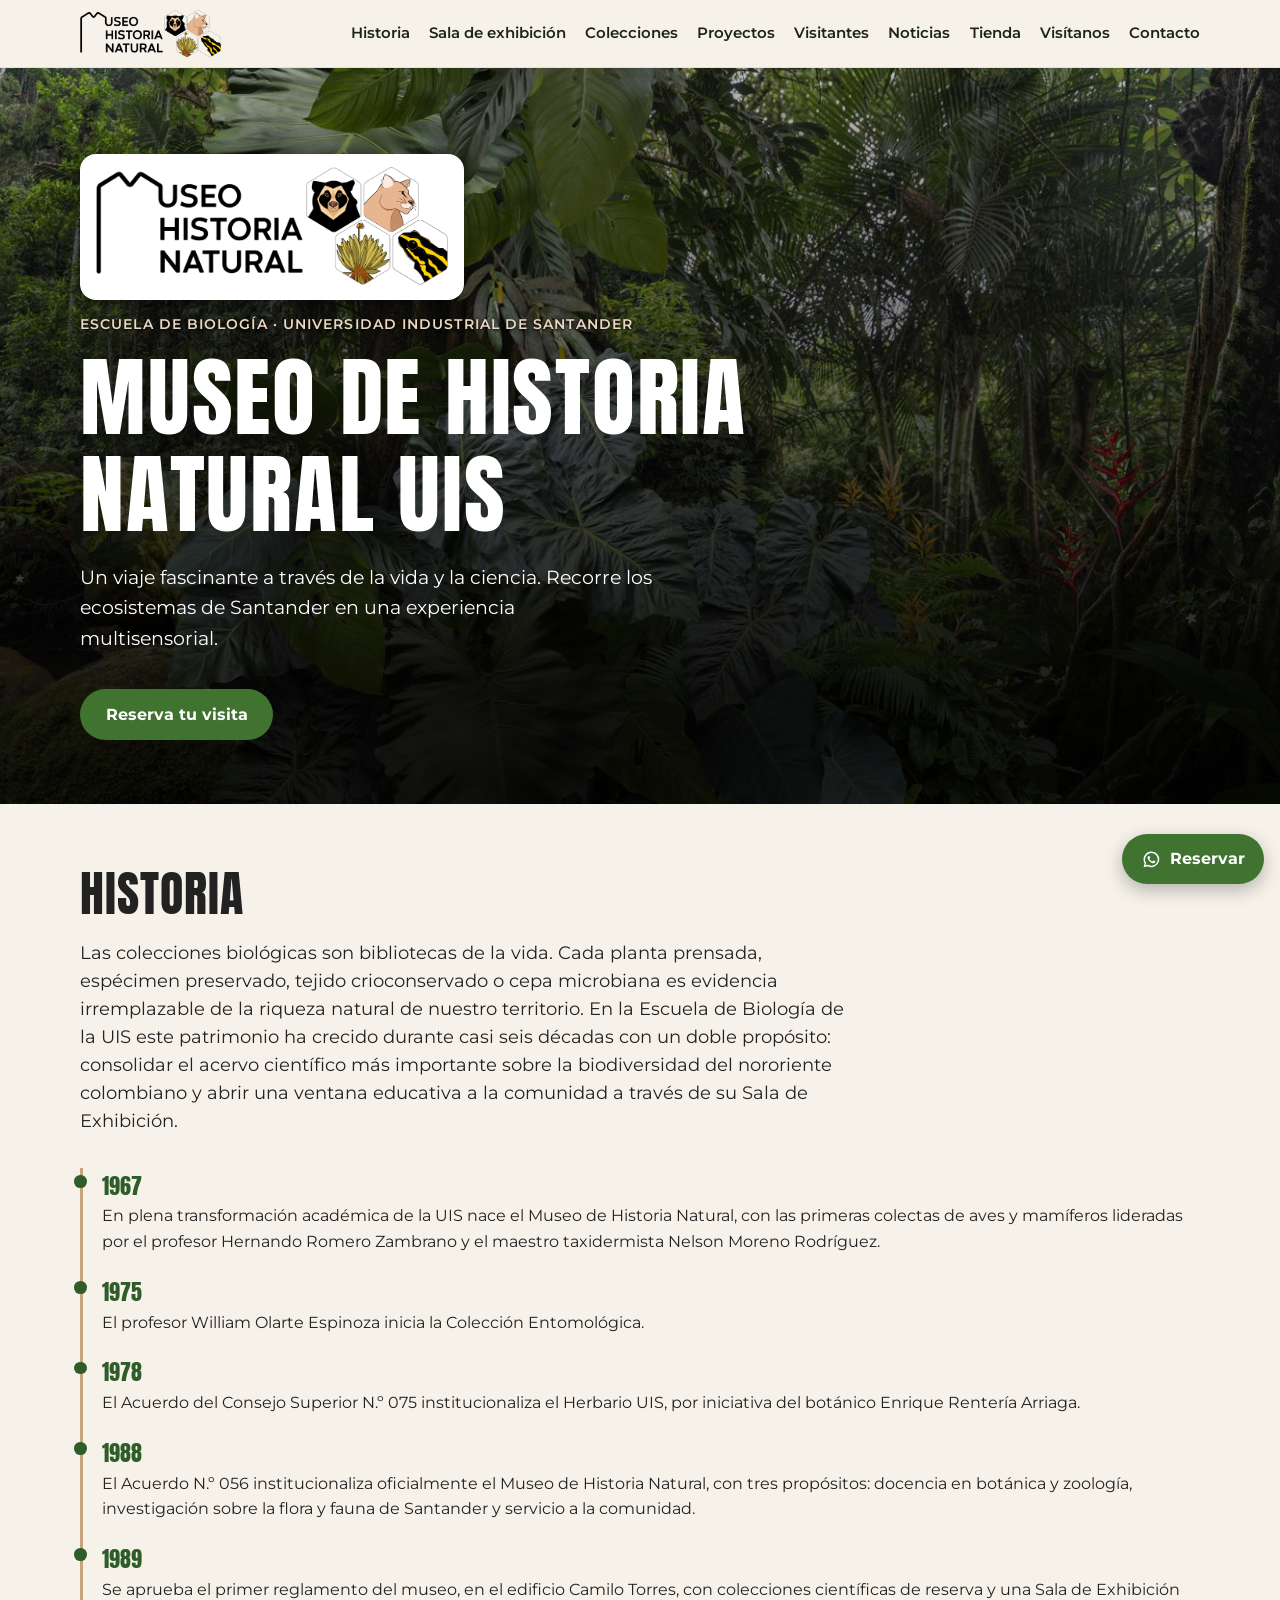
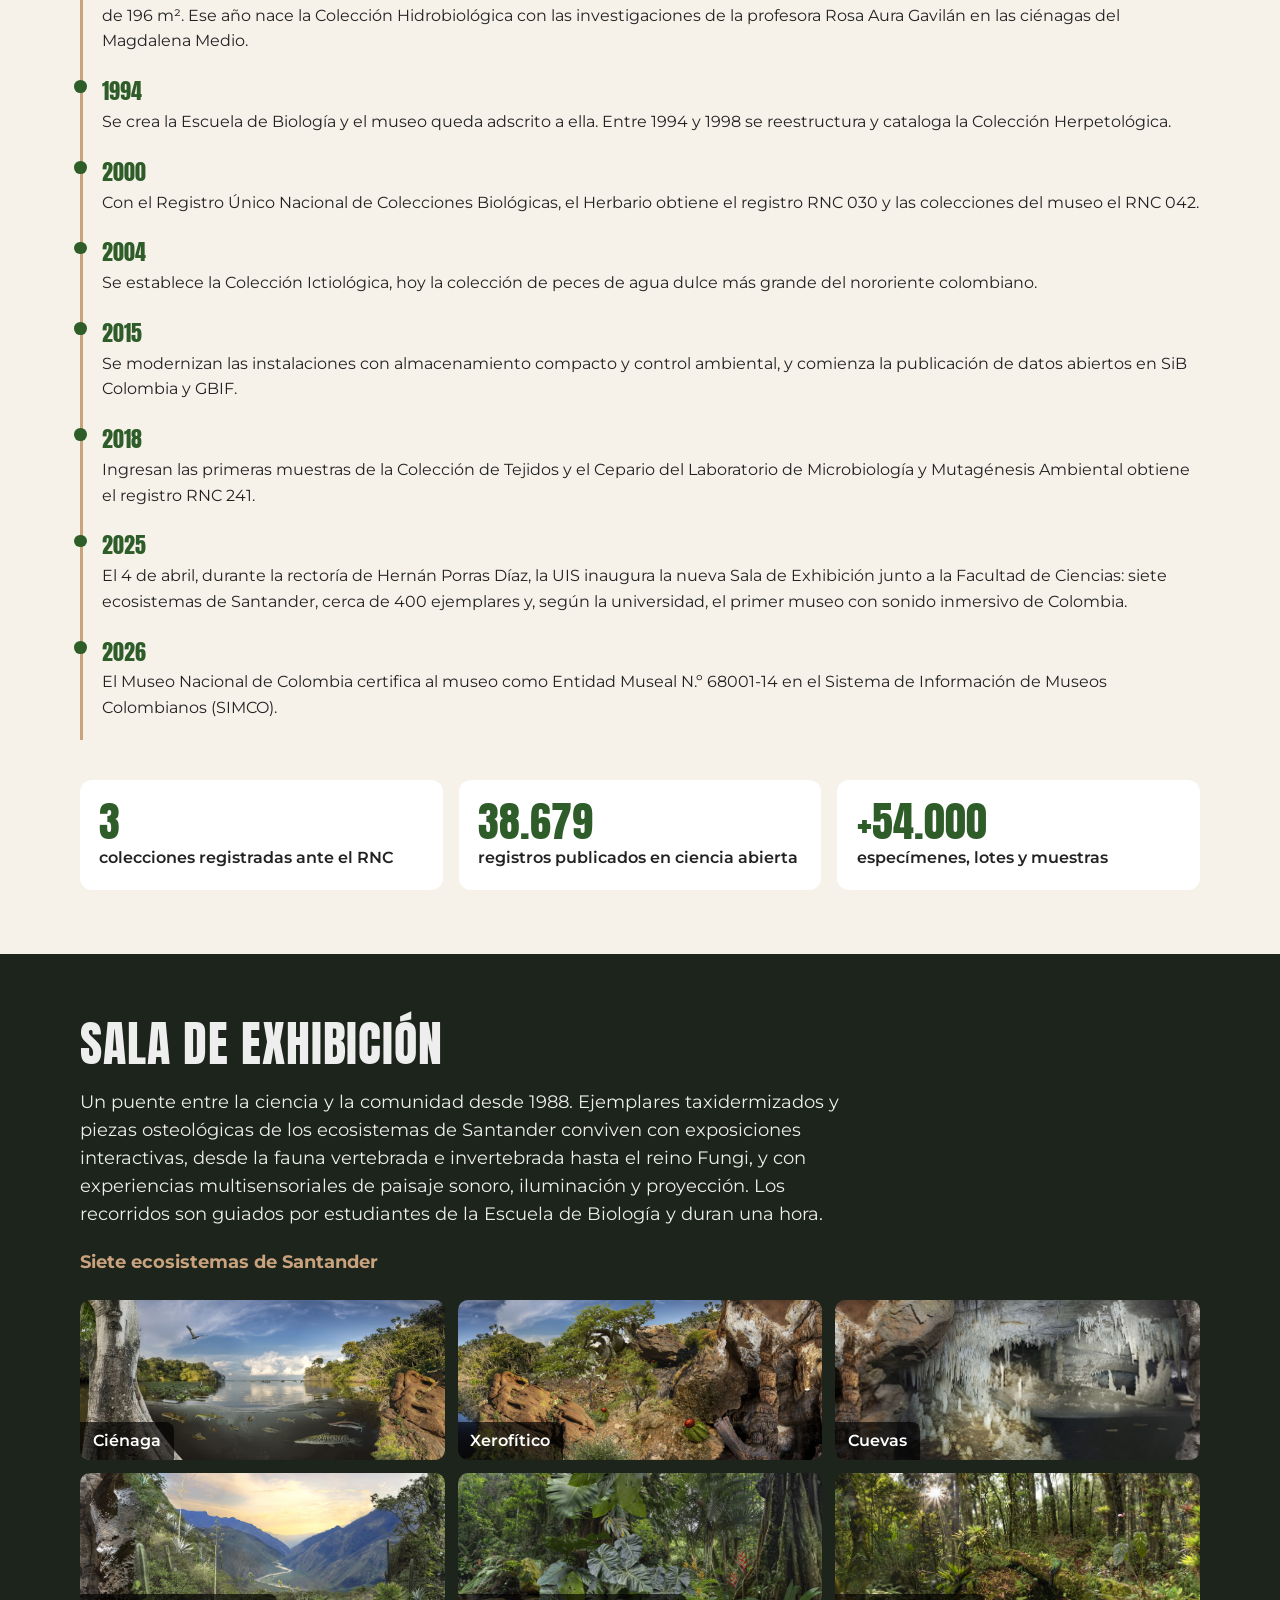
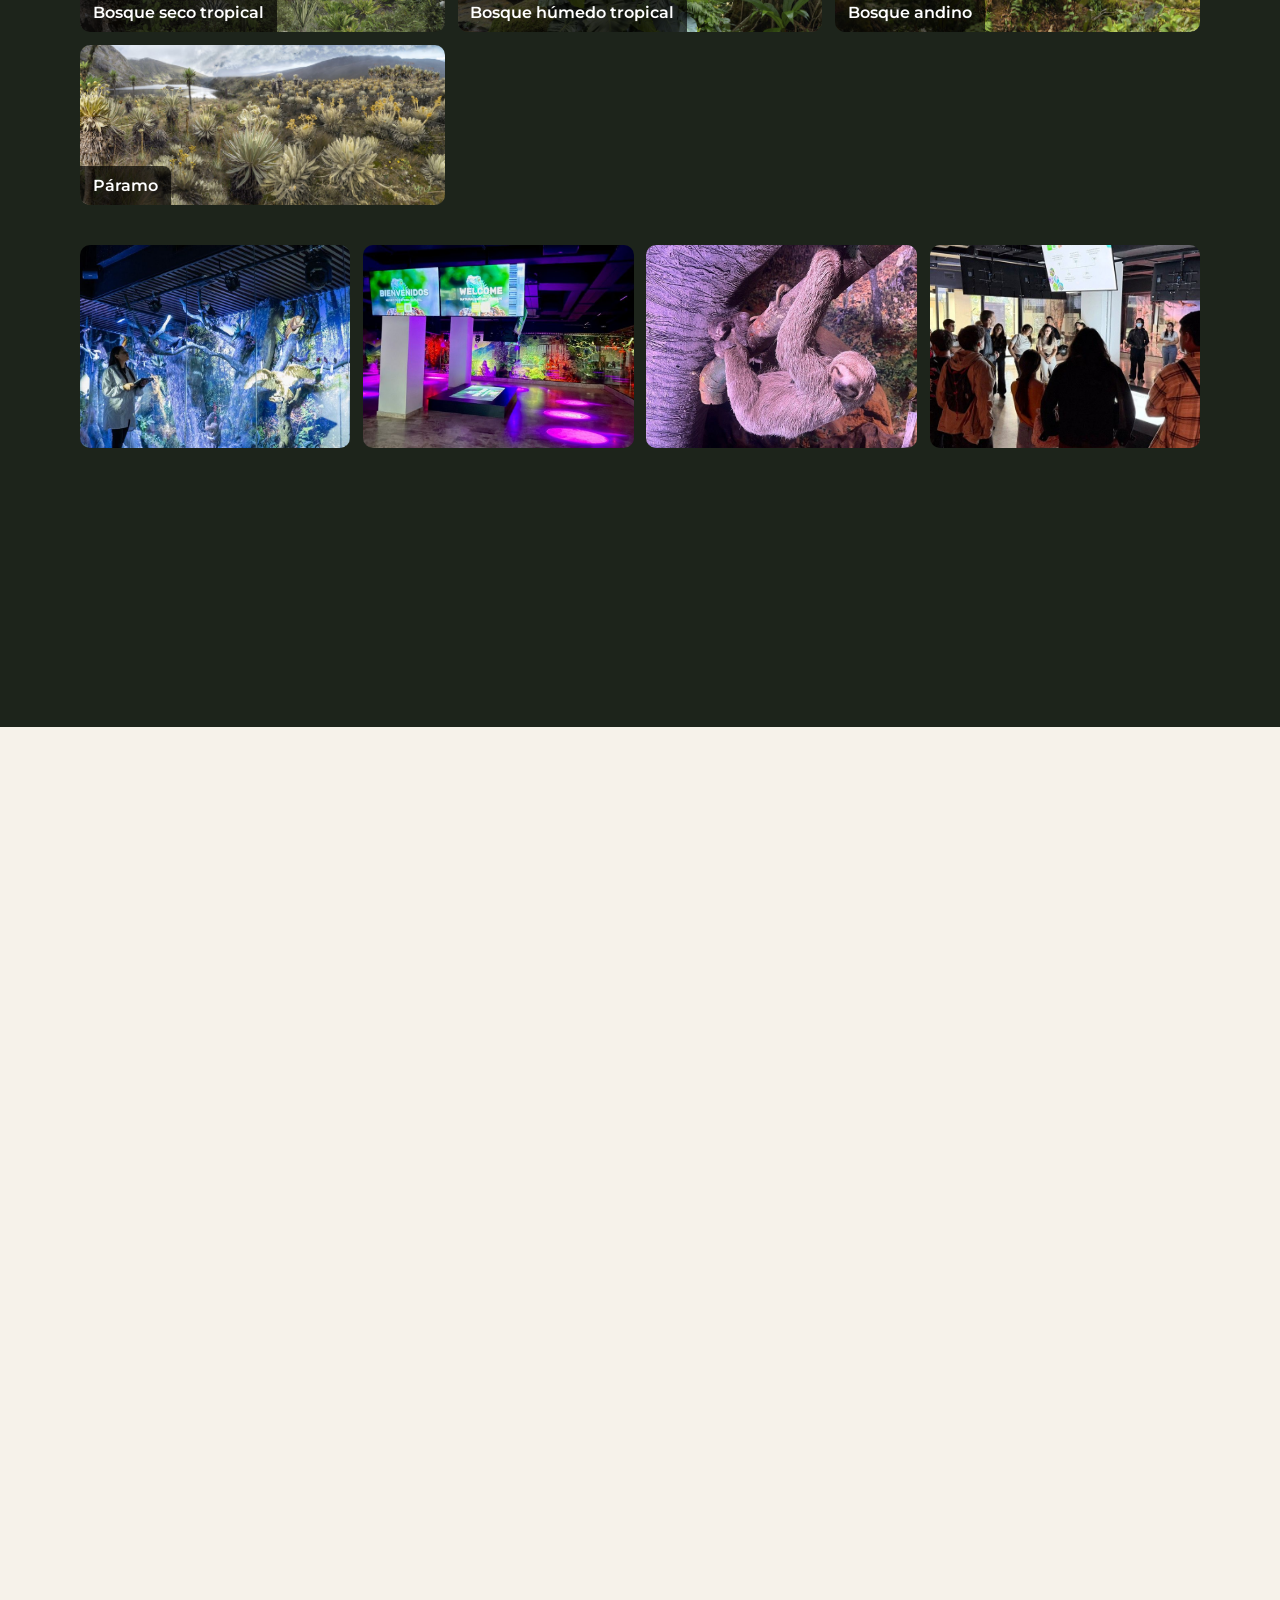
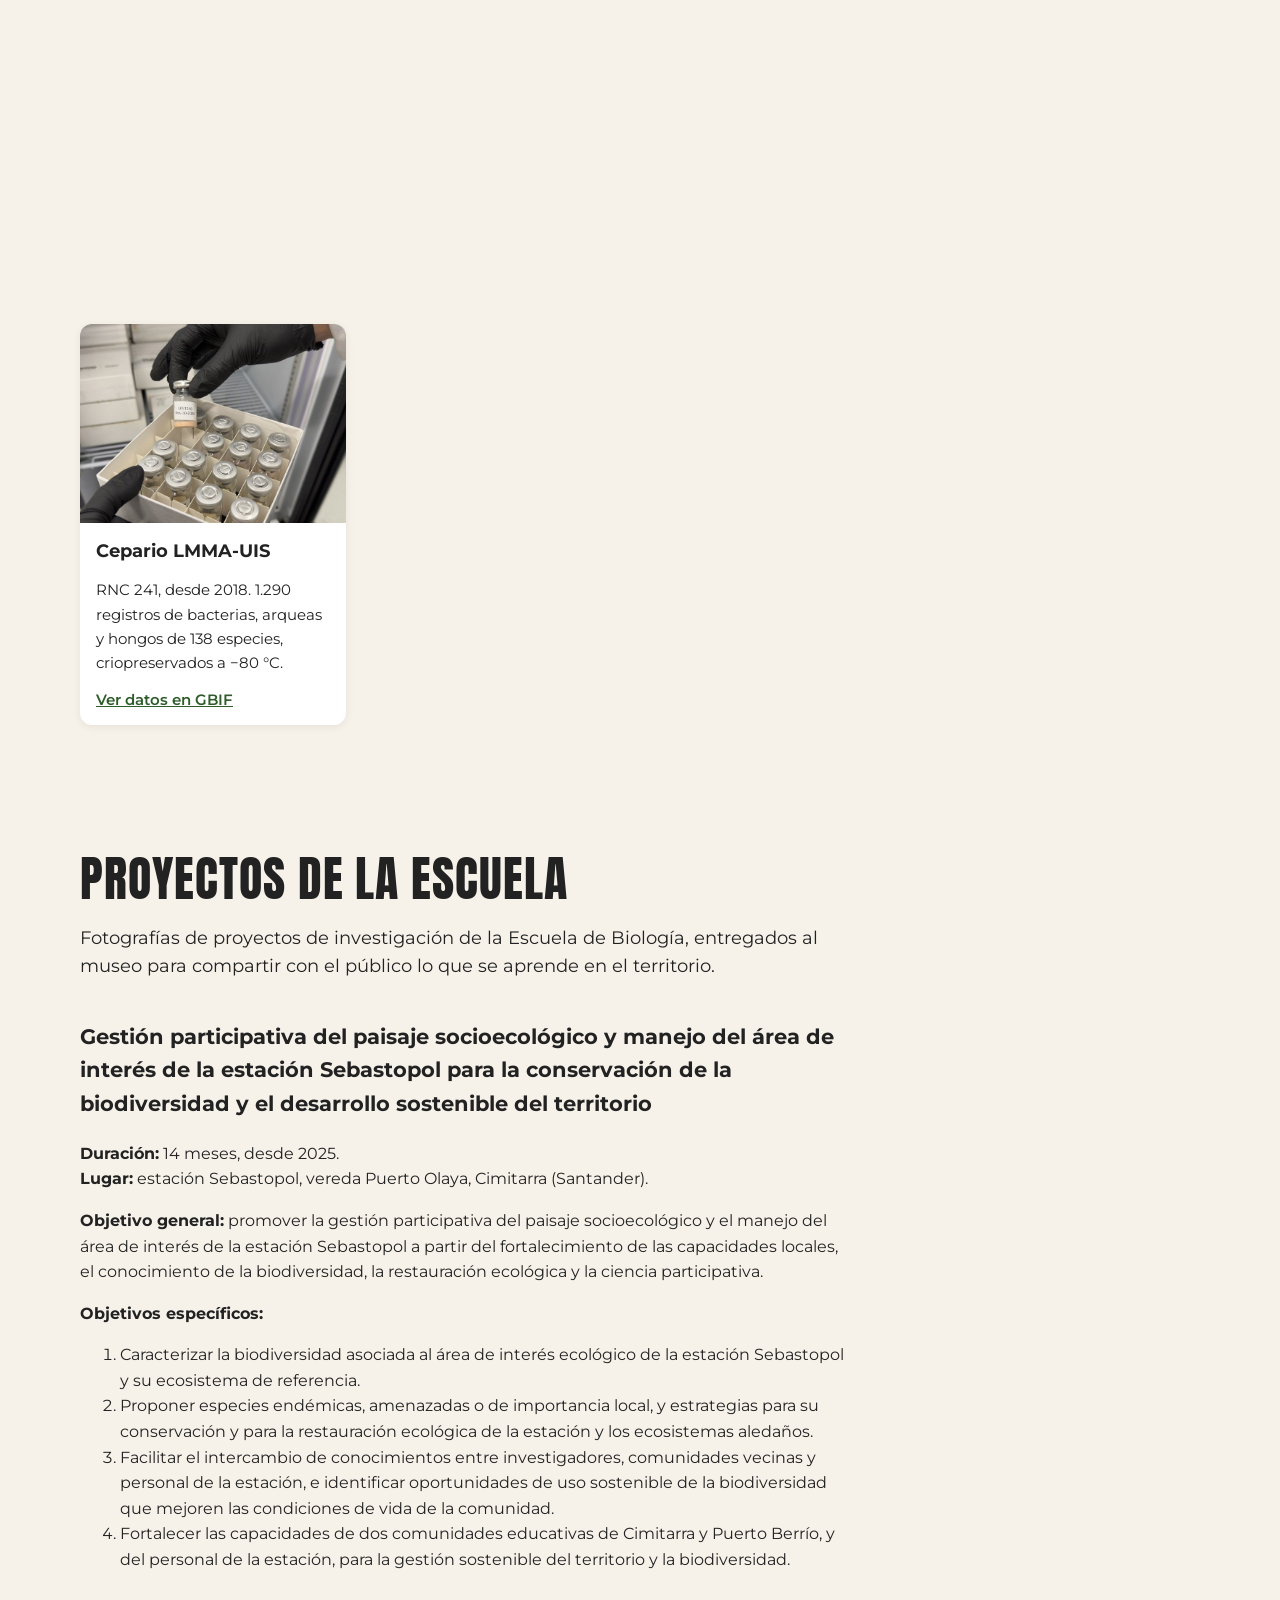
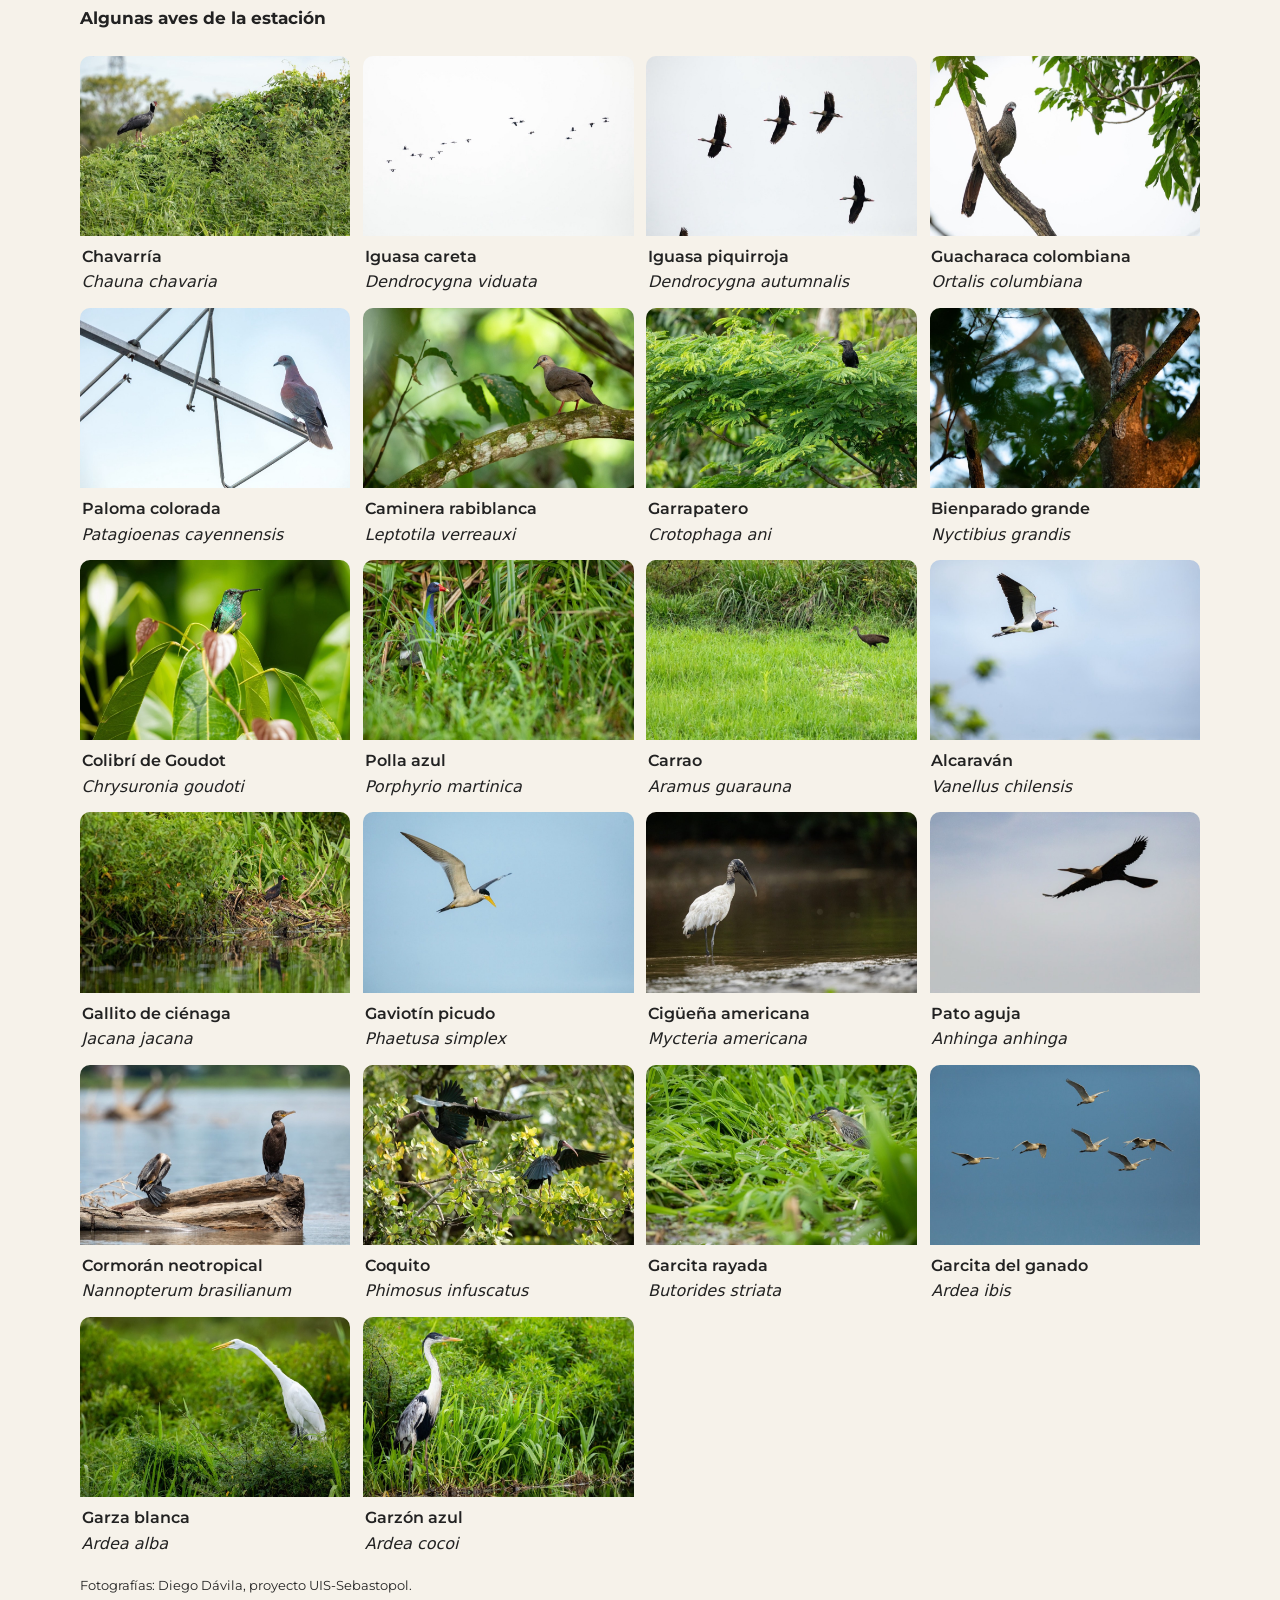
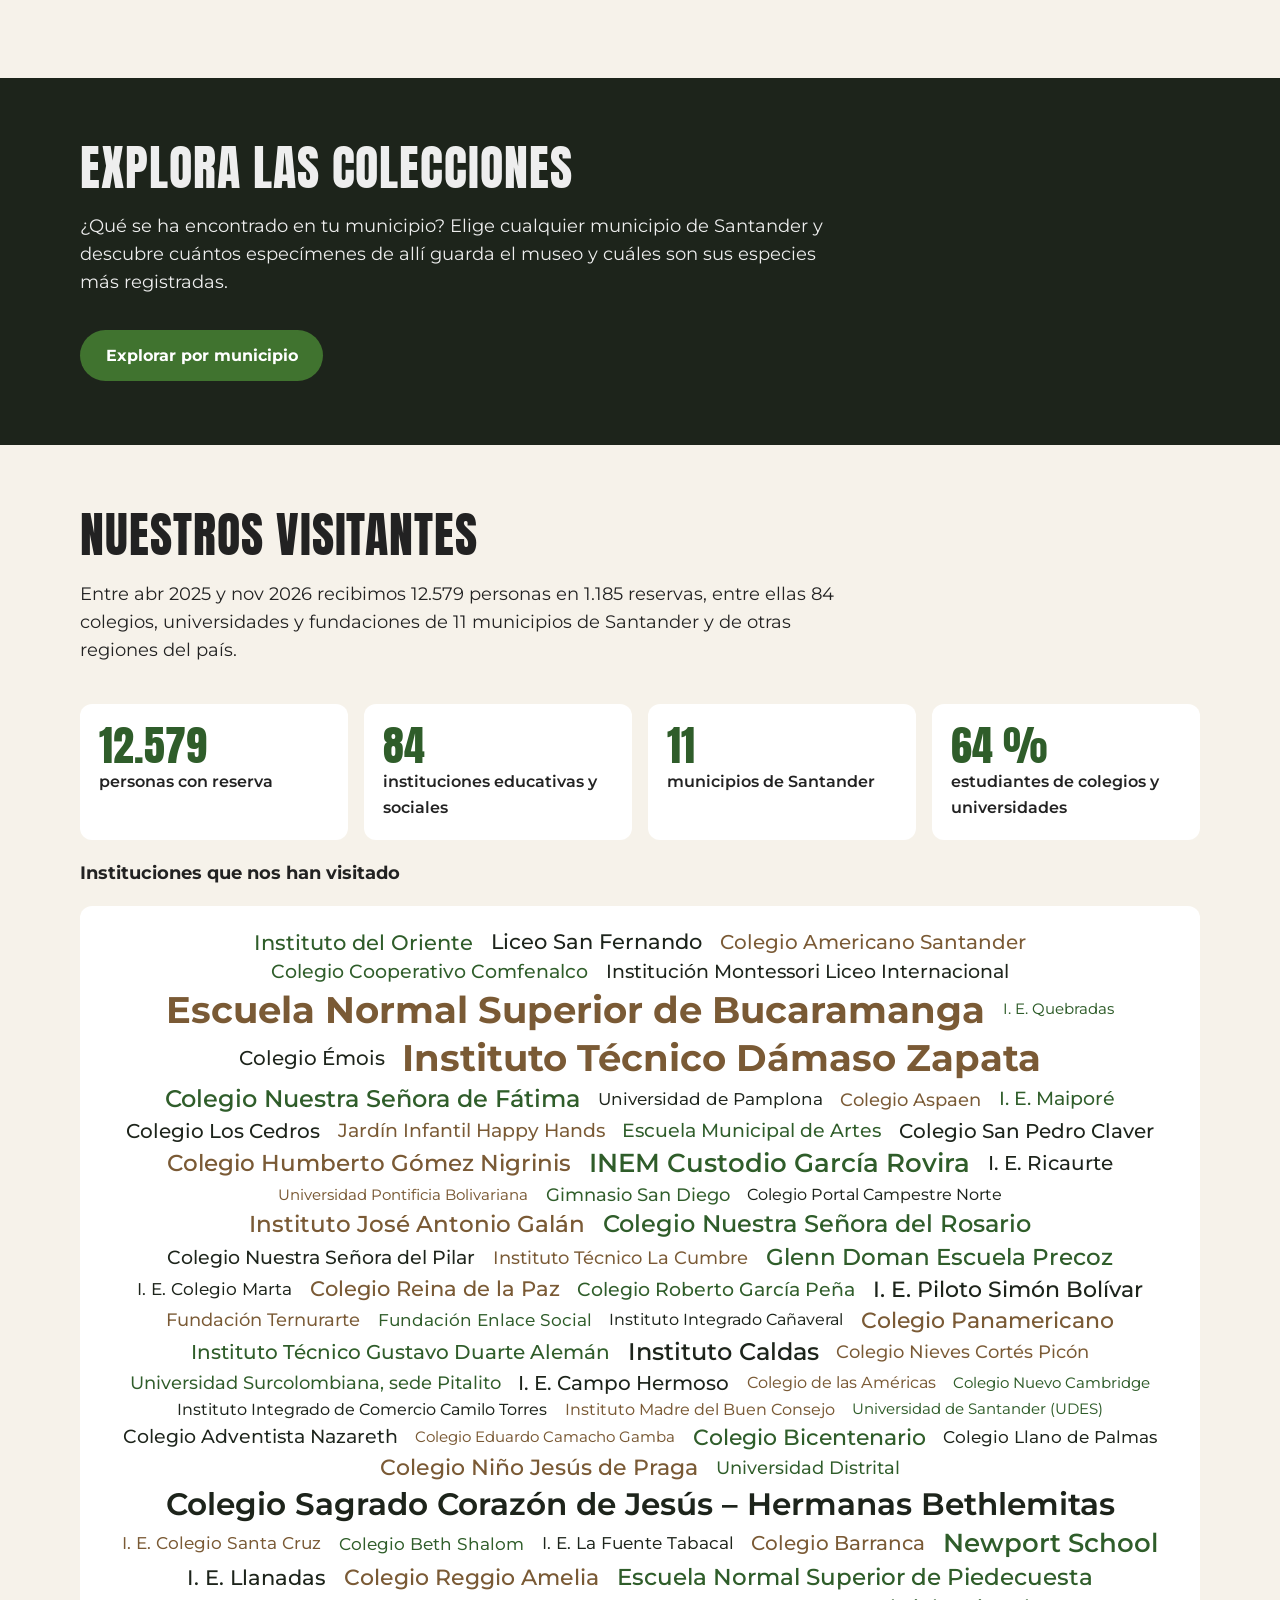
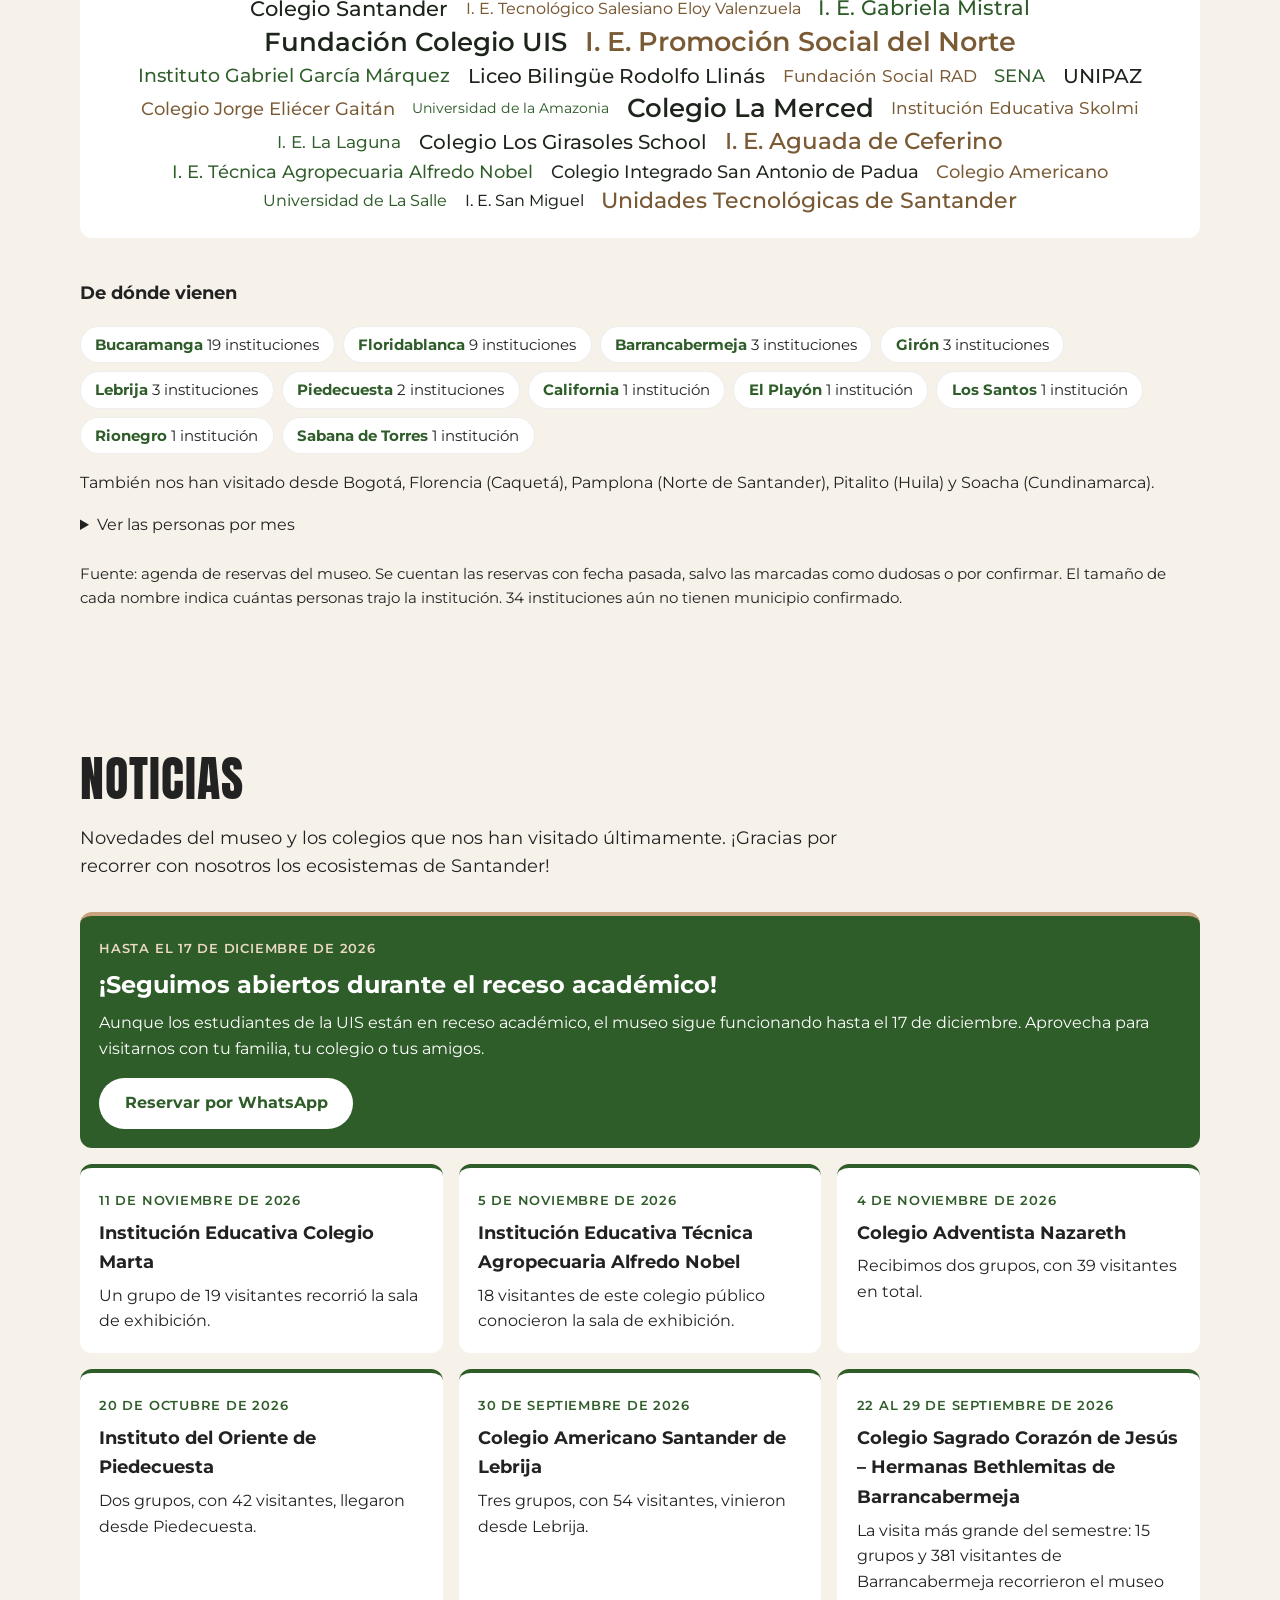
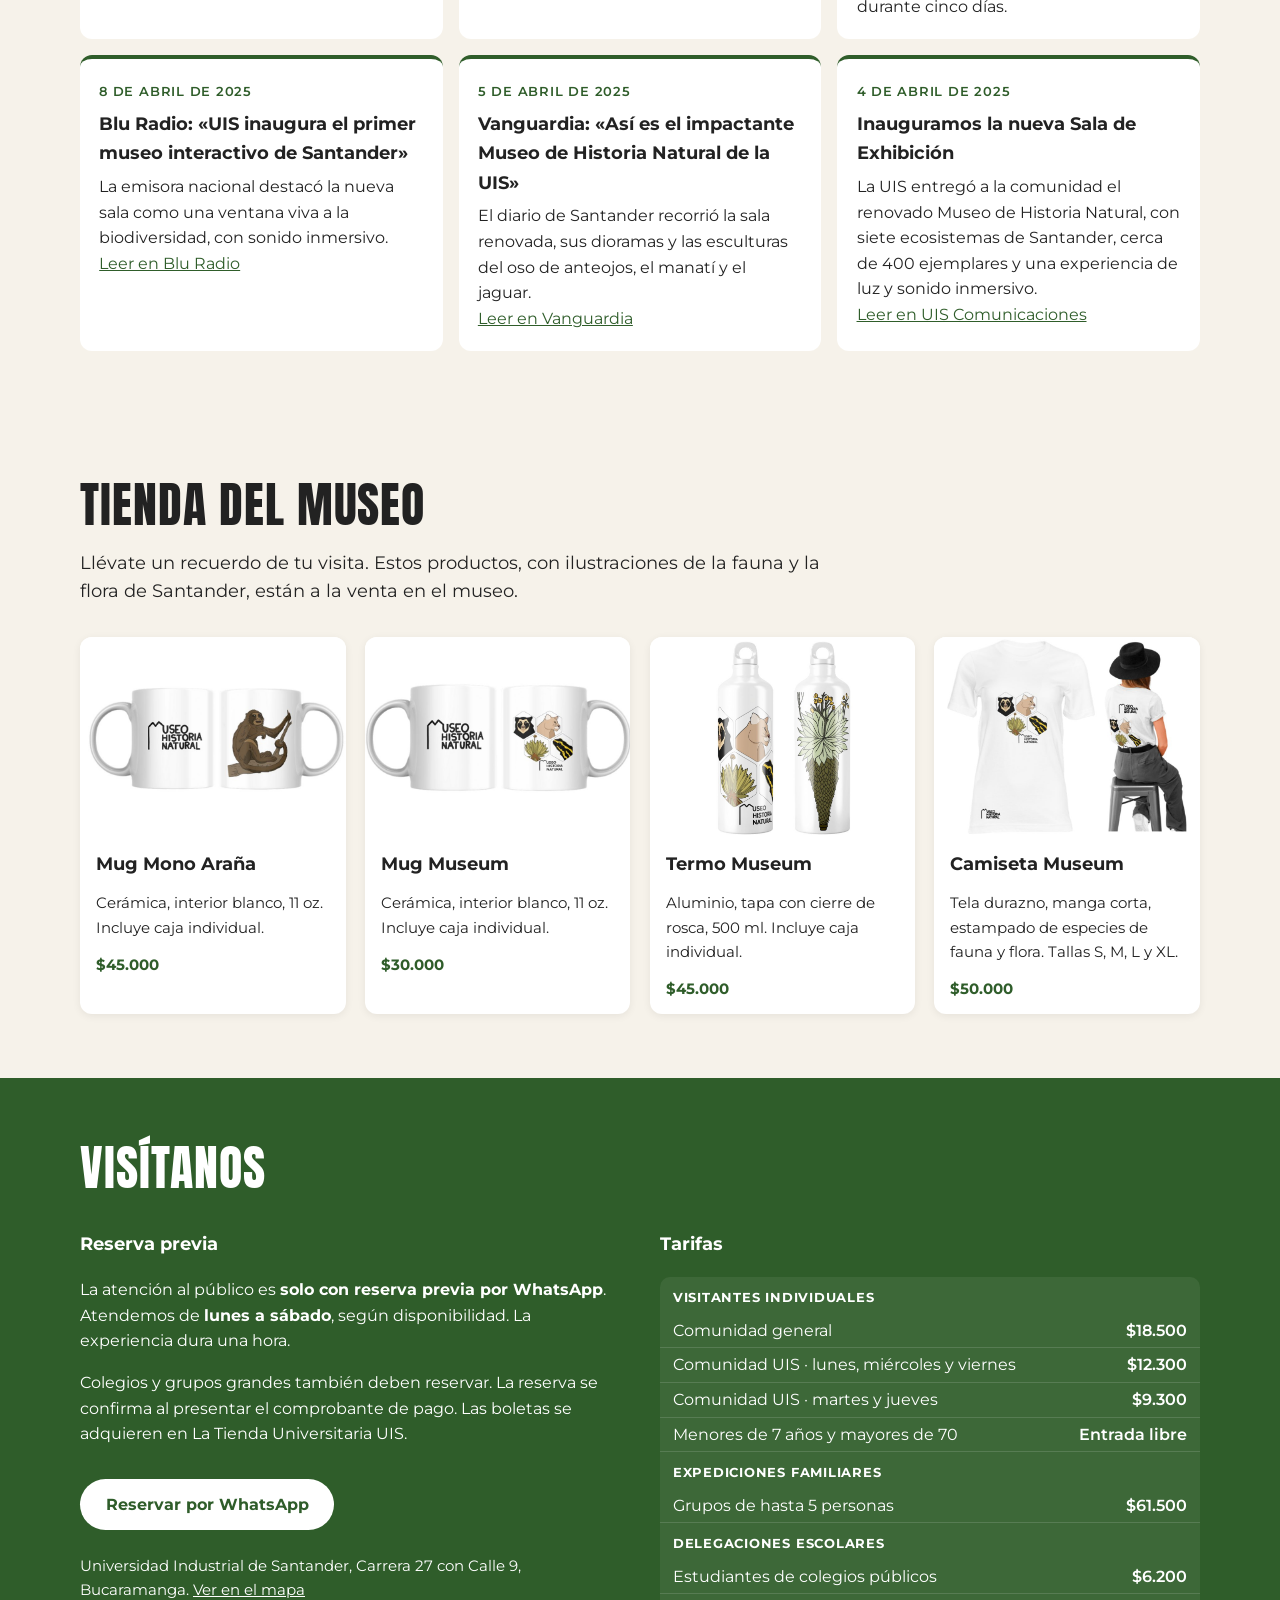
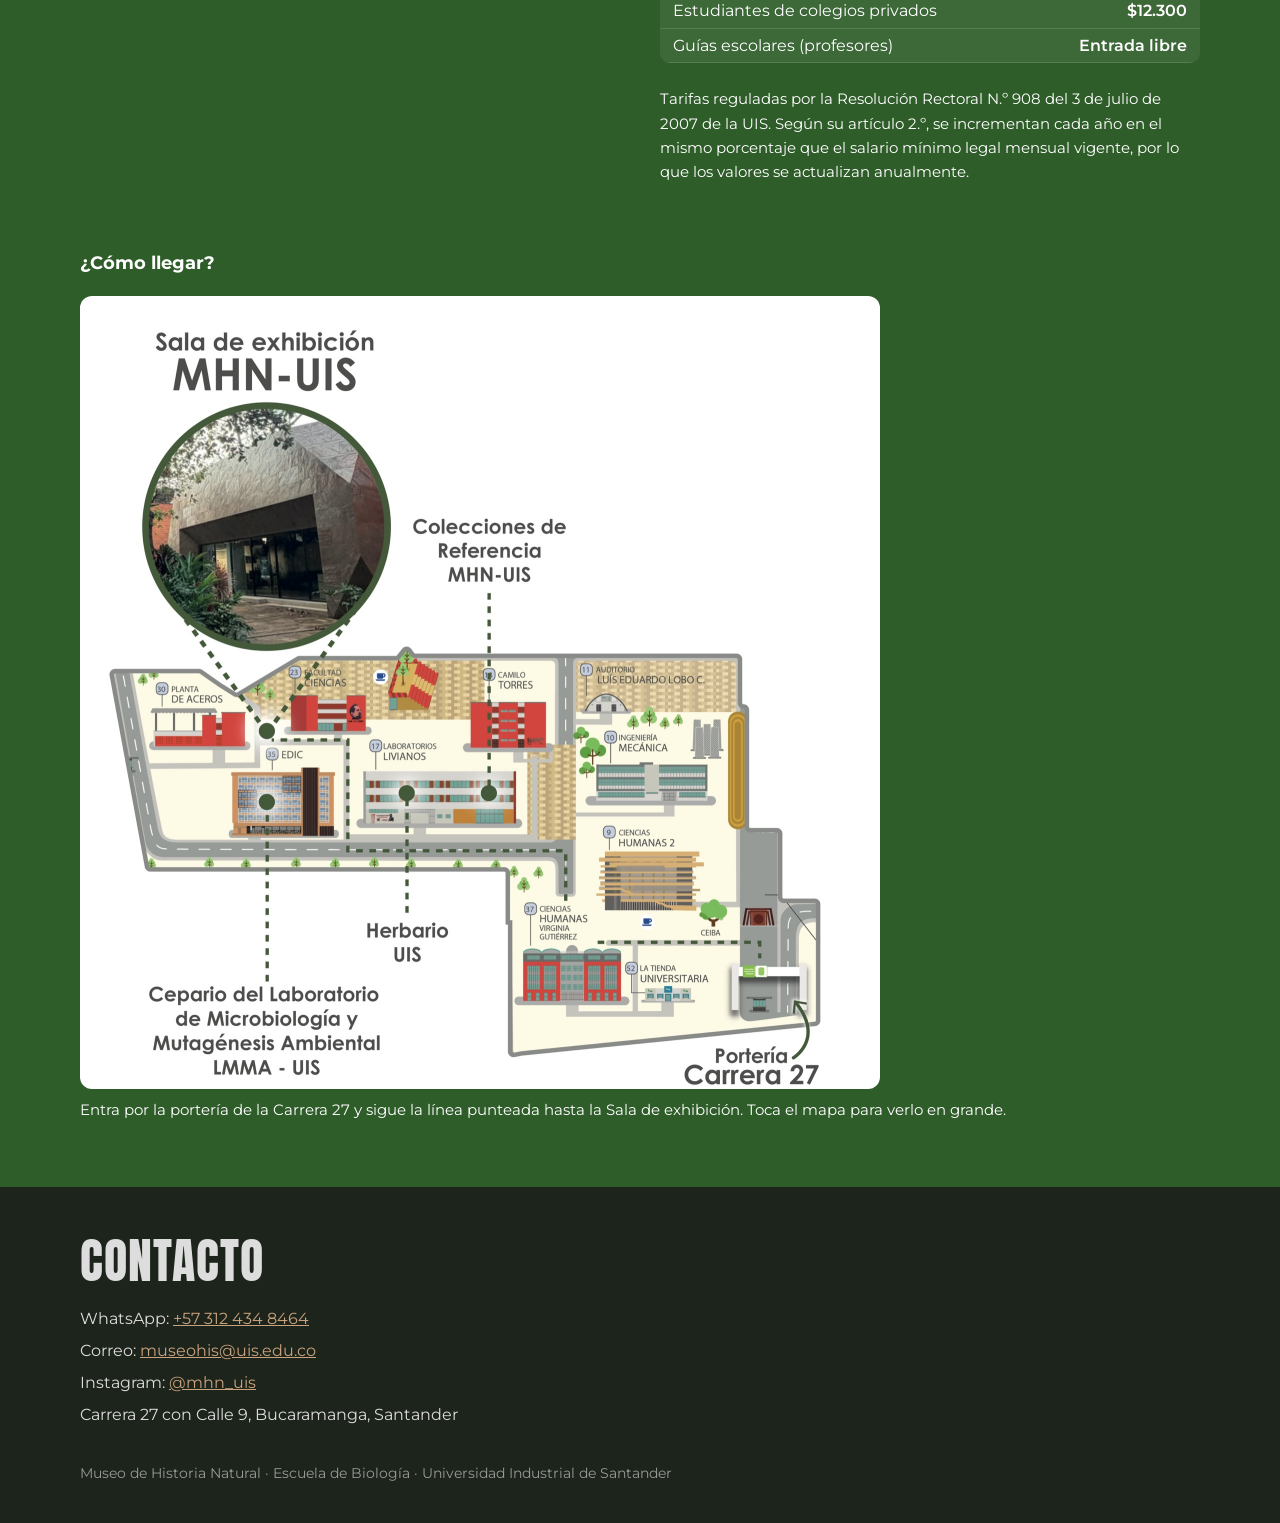
==== commit 9941b272: "Sección de proyectos con las aves de Sebastopol y mapa más nítido - Nueva sección «Proyectos de la E" ====
--- a/index.html
+++ b/index.html
@@ -22,6 +22,7 @@
     <a href="#historia">Historia</a>
     <a href="#sala">Sala de exhibición</a>
     <a href="#colecciones">Colecciones</a>
+    <a href="#proyectos">Proyectos</a>
     <a href="#visitantes">Visitantes</a>
     <a href="#noticias">Noticias</a>
     <a href="#tienda">Tienda</a>
@@ -120,6 +121,50 @@
       <h3>Cepario LMMA-UIS</h3><p>RNC 241, desde 2018. 1.290 registros de bacterias, arqueas y hongos de 138 especies, criopreservados a −80 °C.</p>
       <p><a href="https://www.gbif.org/dataset/95f8be9e-48a3-490b-8bd8-b03cc775b14e" target="_blank" rel="noopener">Ver datos en GBIF</a></p></article>
   </div>
+</section>
+
+<section id="proyectos" class="seccion">
+  <h2>Proyectos de la Escuela</h2>
+  <p class="intro">Fotografías de proyectos de investigación de la Escuela de Biología, entregados al museo para compartir con el público lo que se aprende en el territorio.</p>
+
+  <article class="proyecto">
+    <h3>Gestión participativa del paisaje socioecológico y manejo del área de interés de la estación Sebastopol para la conservación de la biodiversidad y el desarrollo sostenible del territorio</h3>
+    <p><b>Duración:</b> 14 meses, desde 2025.<br><b>Lugar:</b> estación Sebastopol, vereda Puerto Olaya, Cimitarra (Santander).</p>
+    <p><b>Objetivo general:</b> promover la gestión participativa del paisaje socioecológico y el manejo del área de interés de la estación Sebastopol a partir del fortalecimiento de las capacidades locales, el conocimiento de la biodiversidad, la restauración ecológica y la ciencia participativa.</p>
+    <p><b>Objetivos específicos:</b></p>
+    <ol>
+      <li>Caracterizar la biodiversidad asociada al área de interés ecológico de la estación Sebastopol y su ecosistema de referencia.</li>
+      <li>Proponer especies endémicas, amenazadas o de importancia local, y estrategias para su conservación y para la restauración ecológica de la estación y los ecosistemas aledaños.</li>
+      <li>Facilitar el intercambio de conocimientos entre investigadores, comunidades vecinas y personal de la estación, e identificar oportunidades de uso sostenible de la biodiversidad que mejoren las condiciones de vida de la comunidad.</li>
+      <li>Fortalecer las capacidades de dos comunidades educativas de Cimitarra y Puerto Berrío, y del personal de la estación, para la gestión sostenible del territorio y la biodiversidad.</li>
+    </ol>
+    <h4>Algunas aves de la estación</h4>
+    <ul class="ecosistemas aves">
+      <li><img src="img/proyectos/sebastopol/chauna-chavaria.jpg" width="1000" height="666" alt="Chavarría de cabeza gris y cuello negro sobre un matorral verde" loading="lazy"><span>Chavarría <i>Chauna chavaria</i></span></li>
+      <li><img src="img/proyectos/sebastopol/dendrocygna-viduata.jpg" width="1000" height="666" alt="Bandada de iguasas caretas volando en el cielo" loading="lazy"><span>Iguasa careta <i>Dendrocygna viduata</i></span></li>
+      <li><img src="img/proyectos/sebastopol/dendrocygna-autumnalis.jpg" width="1000" height="666" alt="Iguasas piquirrojas volando" loading="lazy"><span>Iguasa piquirroja <i>Dendrocygna autumnalis</i></span></li>
+      <li><img src="img/proyectos/sebastopol/ortalis-columbiana.jpg" width="1000" height="666" alt="Guacharaca colombiana posada en una rama seca" loading="lazy"><span>Guacharaca colombiana <i>Ortalis columbiana</i></span></li>
+      <li><img src="img/proyectos/sebastopol/patagioenas-cayennensis.jpg" width="1000" height="666" alt="Paloma colorada posada en una estructura metálica" loading="lazy"><span>Paloma colorada <i>Patagioenas cayennensis</i></span></li>
+      <li><img src="img/proyectos/sebastopol/leptotila-verreauxi.jpg" width="1000" height="666" alt="Caminera rabiblanca, paloma parda, en el bosque" loading="lazy"><span>Caminera rabiblanca <i>Leptotila verreauxi</i></span></li>
+      <li><img src="img/proyectos/sebastopol/crotophaga-ani.jpg" width="1000" height="666" alt="Garrapatero, ave negra, posado en lo alto de un arbusto" loading="lazy"><span>Garrapatero <i>Crotophaga ani</i></span></li>
+      <li><img src="img/proyectos/sebastopol/nyctibius-grandis.jpg" width="1000" height="666" alt="Bienparado grande camuflado contra el tronco de un árbol" loading="lazy"><span>Bienparado grande <i>Nyctibius grandis</i></span></li>
+      <li><img src="img/proyectos/sebastopol/chrysuronia-goudoti.jpg" width="1000" height="666" alt="Colibrí de Goudot, de plumaje verde brillante, posado entre hojas" loading="lazy"><span>Colibrí de Goudot <i>Chrysuronia goudoti</i></span></li>
+      <li><img src="img/proyectos/sebastopol/porphyrio-martinica.jpg" width="1000" height="666" alt="Polla azul, de plumaje violeta, entre pastos altos" loading="lazy"><span>Polla azul <i>Porphyrio martinica</i></span></li>
+      <li><img src="img/proyectos/sebastopol/aramus-guarauna.jpg" width="1000" height="562" alt="Carrao, ave parda de patas largas, caminando en el pasto" loading="lazy"><span>Carrao <i>Aramus guarauna</i></span></li>
+      <li><img src="img/proyectos/sebastopol/vanellus-chilensis.jpg" width="1000" height="666" alt="Alcaraván en vuelo" loading="lazy"><span>Alcaraván <i>Vanellus chilensis</i></span></li>
+      <li><img src="img/proyectos/sebastopol/jacana-jacana.jpg" width="1000" height="666" alt="Gallito de ciénaga entre la vegetación de la orilla" loading="lazy"><span>Gallito de ciénaga <i>Jacana jacana</i></span></li>
+      <li><img src="img/proyectos/sebastopol/phaetusa-simplex.jpg" width="1000" height="666" alt="Gaviotín picudo, de pico amarillo, en vuelo" loading="lazy"><span>Gaviotín picudo <i>Phaetusa simplex</i></span></li>
+      <li><img src="img/proyectos/sebastopol/mycteria-americana.jpg" width="1000" height="666" alt="Cigüeña americana, blanca y de cabeza oscura, junto al río" loading="lazy"><span>Cigüeña americana <i>Mycteria americana</i></span></li>
+      <li><img src="img/proyectos/sebastopol/anhinga-anhinga.jpg" width="1000" height="562" alt="Pato aguja en vuelo con las alas abiertas" loading="lazy"><span>Pato aguja <i>Anhinga anhinga</i></span></li>
+      <li><img src="img/proyectos/sebastopol/nannopterum-brasilianum.jpg" width="1000" height="666" alt="Dos cormoranes neotropicales sobre un tronco en el río" loading="lazy"><span>Cormorán neotropical <i>Nannopterum brasilianum</i></span></li>
+      <li><img src="img/proyectos/sebastopol/phimosus-infuscatus.jpg" width="1000" height="666" alt="Coquitos, ibis negros de pico curvo, alzando vuelo entre las ramas" loading="lazy"><span>Coquito <i>Phimosus infuscatus</i></span></li>
+      <li><img src="img/proyectos/sebastopol/butorides-striata.jpg" width="1000" height="666" alt="Garcita rayada escondida entre la vegetación" loading="lazy"><span>Garcita rayada <i>Butorides striata</i></span></li>
+      <li><img src="img/proyectos/sebastopol/ardea-ibis.jpg" width="1000" height="666" alt="Bandada de garcitas del ganado volando" loading="lazy"><span>Garcita del ganado <i>Ardea ibis</i></span></li>
+      <li><img src="img/proyectos/sebastopol/ardea-alba.jpg" width="1000" height="666" alt="Garza blanca estirando el cuello entre la vegetación" loading="lazy"><span>Garza blanca <i>Ardea alba</i></span></li>
+      <li><img src="img/proyectos/sebastopol/ardea-cocoi.jpg" width="1000" height="666" alt="Garzón azul, garza grande gris de corona negra, entre pastos altos" loading="lazy"><span>Garzón azul <i>Ardea cocoi</i></span></li>
+    </ul>
+    <p><small>Fotografías: Diego Dávila, proyecto UIS-Sebastopol.</small></p>
+  </article>
 </section>
 
 <section id="explorador" class="seccion seccion-oscura">
@@ -356,7 +401,7 @@
   </div>
   <figure class="mapa">
     <h3>¿Cómo llegar?</h3>
-    <a href="img/mapa-campus.jpg" target="_blank" rel="noopener"><img src="img/mapa-campus.jpg" width="1200" height="1139" loading="lazy" alt="Mapa del campus UIS: se entra por la portería de la Carrera 27, se pasa junto a La Tienda Universitaria y Ciencias Humanas, y se sigue el camino hasta la Sala de exhibición del museo, junto a la Facultad de Ciencias y el edificio EDIC. El mapa también ubica las Colecciones de referencia y el Herbario en el edificio de Laboratorios Livianos, y el Cepario LMMA en el EDIC."></a>
+    <a href="img/mapa-campus.jpg" target="_blank" rel="noopener"><img src="img/mapa-campus.jpg" width="1600" height="1586" loading="lazy" alt="Mapa del campus UIS: se entra por la portería de la Carrera 27, se pasa junto a La Tienda Universitaria y Ciencias Humanas, y se sigue el camino hasta la Sala de exhibición del museo, junto a la Facultad de Ciencias y el edificio EDIC. El mapa también ubica las Colecciones de referencia y el Herbario en el edificio de Laboratorios Livianos, y el Cepario LMMA en el EDIC."></a>
     <figcaption>Entra por la portería de la Carrera 27 y sigue la línea punteada hasta la Sala de exhibición. Toca el mapa para verlo en grande.</figcaption>
   </figure>
 </section>
--- a/estilos.css
+++ b/estilos.css
@@ -77,6 +77,14 @@
 .ecosistemas span { position: absolute; left: 0; bottom: 0; padding: .4rem .8rem; background: #000a; color: #fff; font-weight: 600; border-top-right-radius: 8px; }
 .galeria { grid-template-columns: repeat(auto-fit, minmax(min(100%, 14rem), 1fr)); margin-top: 2.5rem; }
 .galeria img { width: 100%; aspect-ratio: 4 / 3; object-fit: cover; }
+.proyecto { margin-top: 2.5rem; }
+.proyecto h3 { font-size: 1.3rem; max-width: 48rem; }
+.proyecto > p, .proyecto ol { max-width: 48rem; }
+.proyecto h4 { margin: 2rem 0 0; font-size: 1.05rem; }
+.aves { grid-template-columns: repeat(auto-fit, minmax(min(100%, 16rem), 1fr)); }
+.aves img { aspect-ratio: 3 / 2; height: auto; }
+.aves span { position: relative; display: block; padding: .5rem .1rem 0; background: none; color: inherit; }
+.aves i { display: block; font-weight: 400; }
 
 /* Colecciones */
 .tarjetas { display: grid; gap: 1.2rem; grid-template-columns: repeat(auto-fit, minmax(min(100%, 16rem), 1fr)); margin-top: 2rem; }
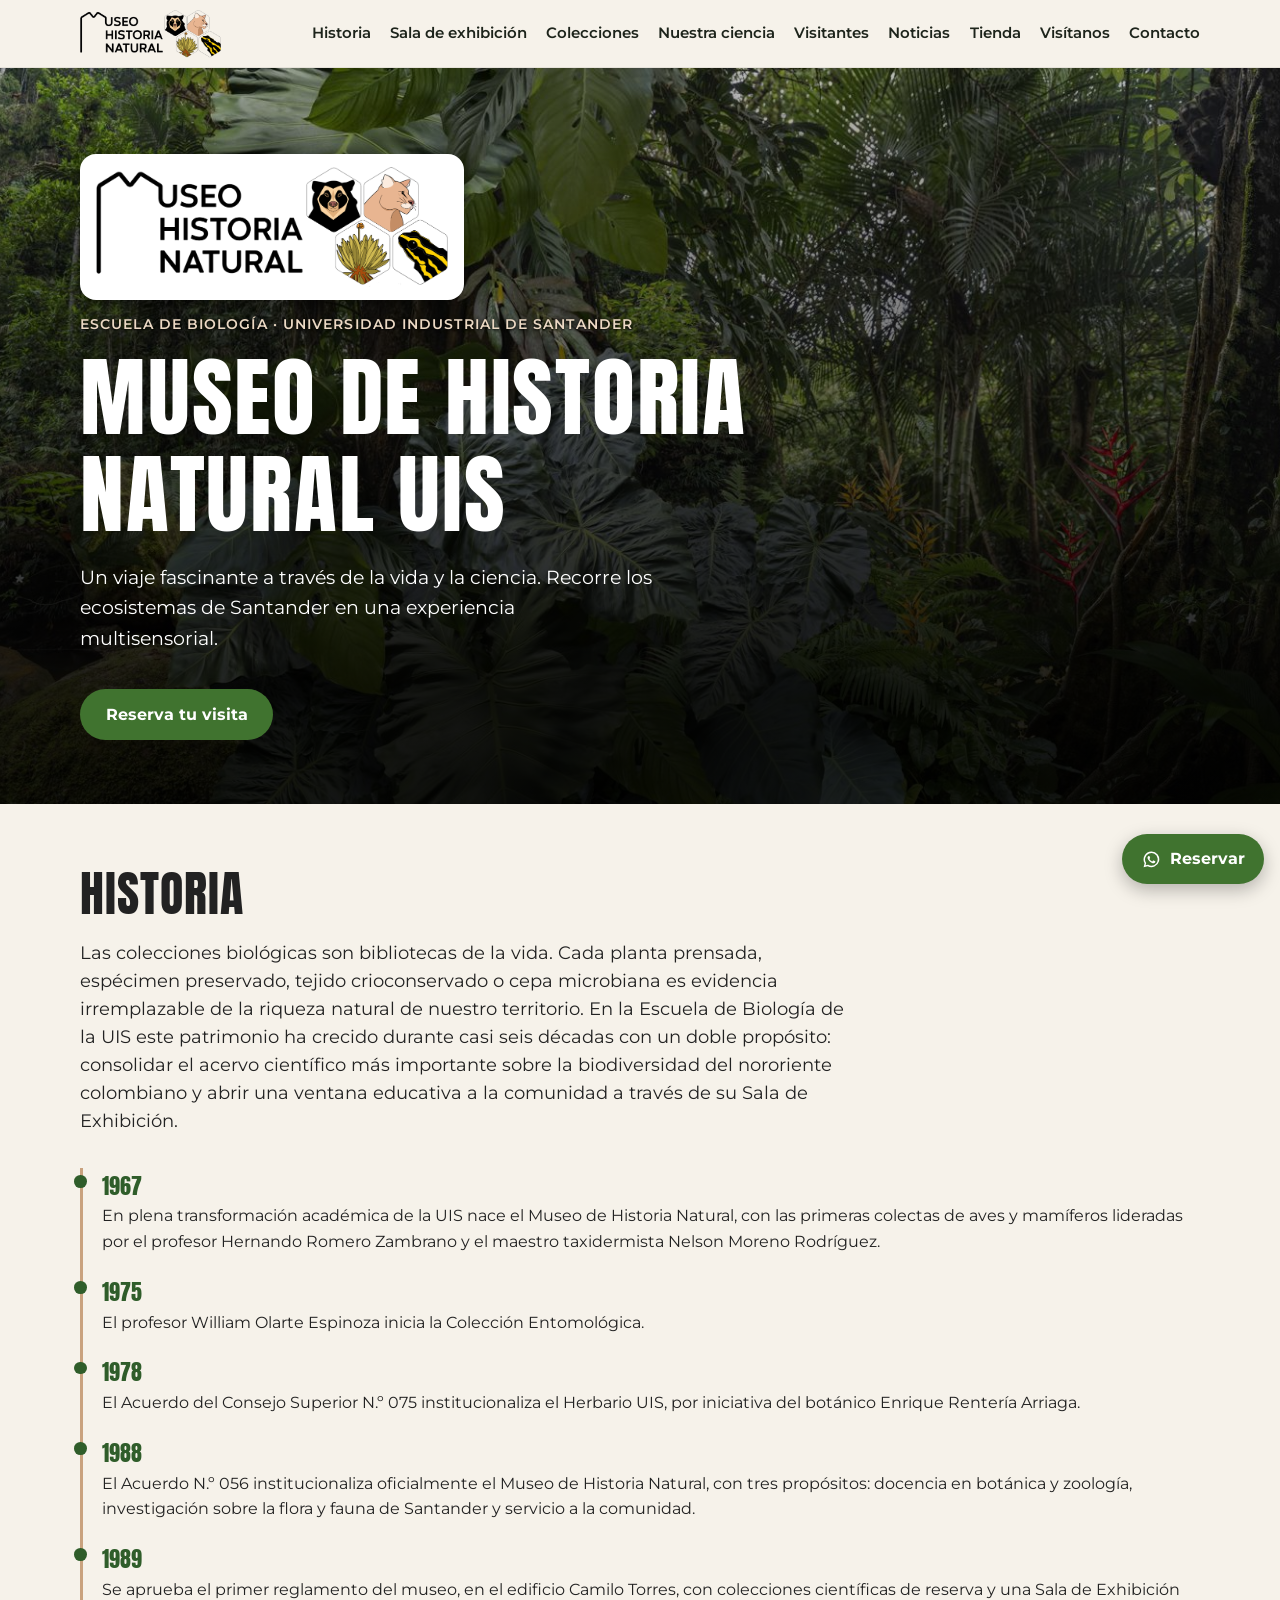
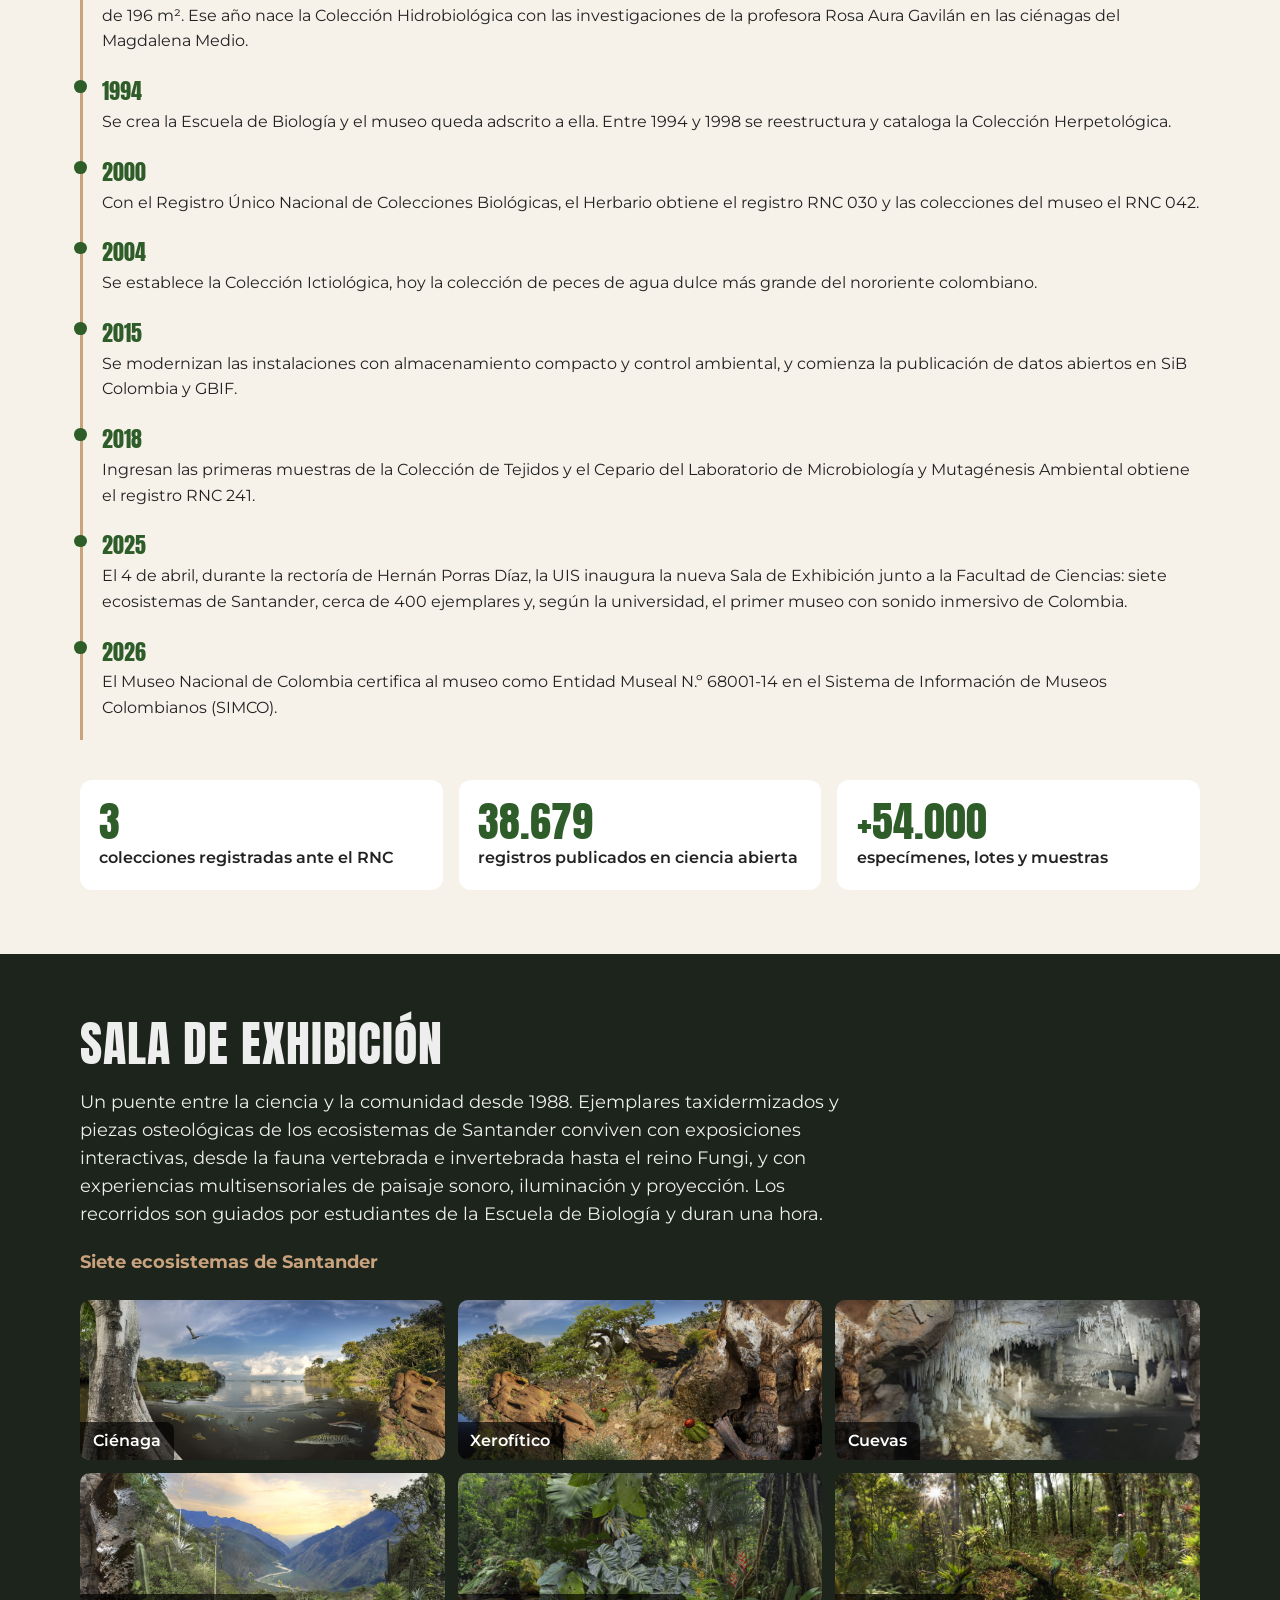
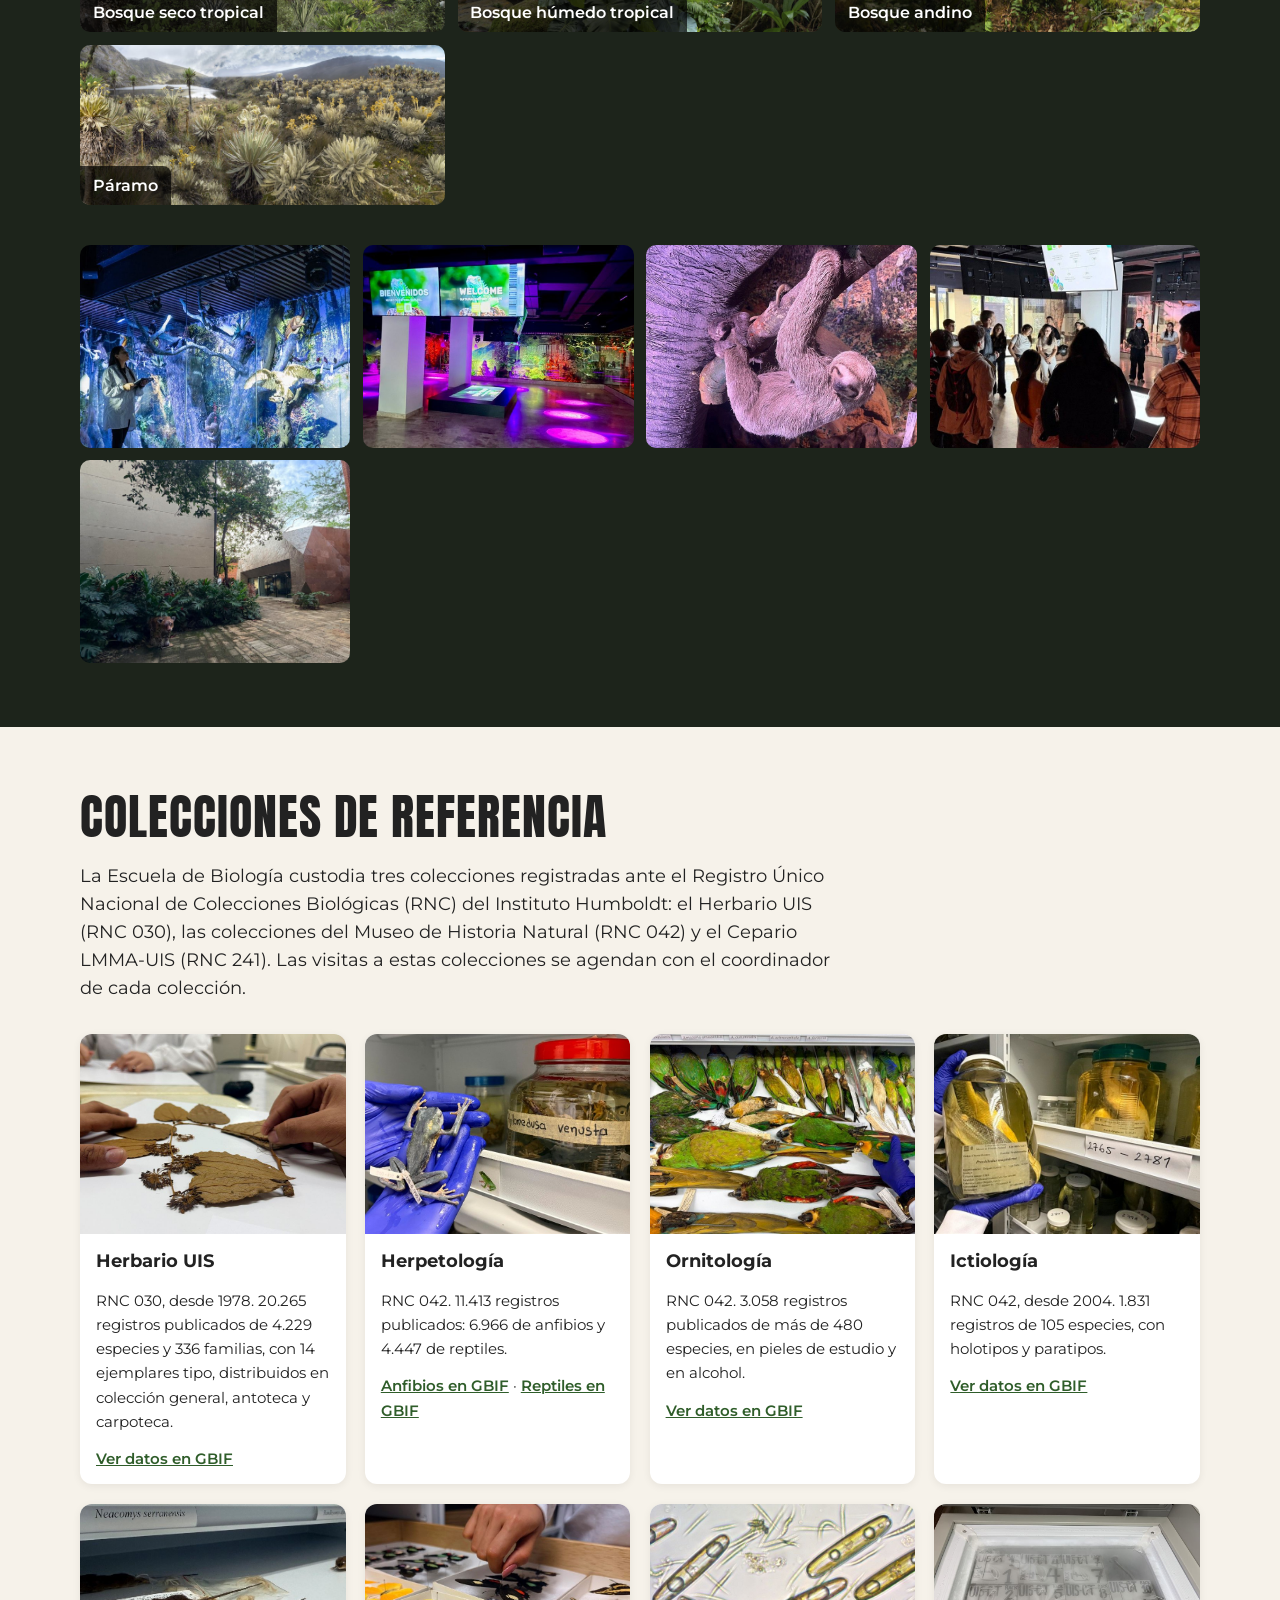
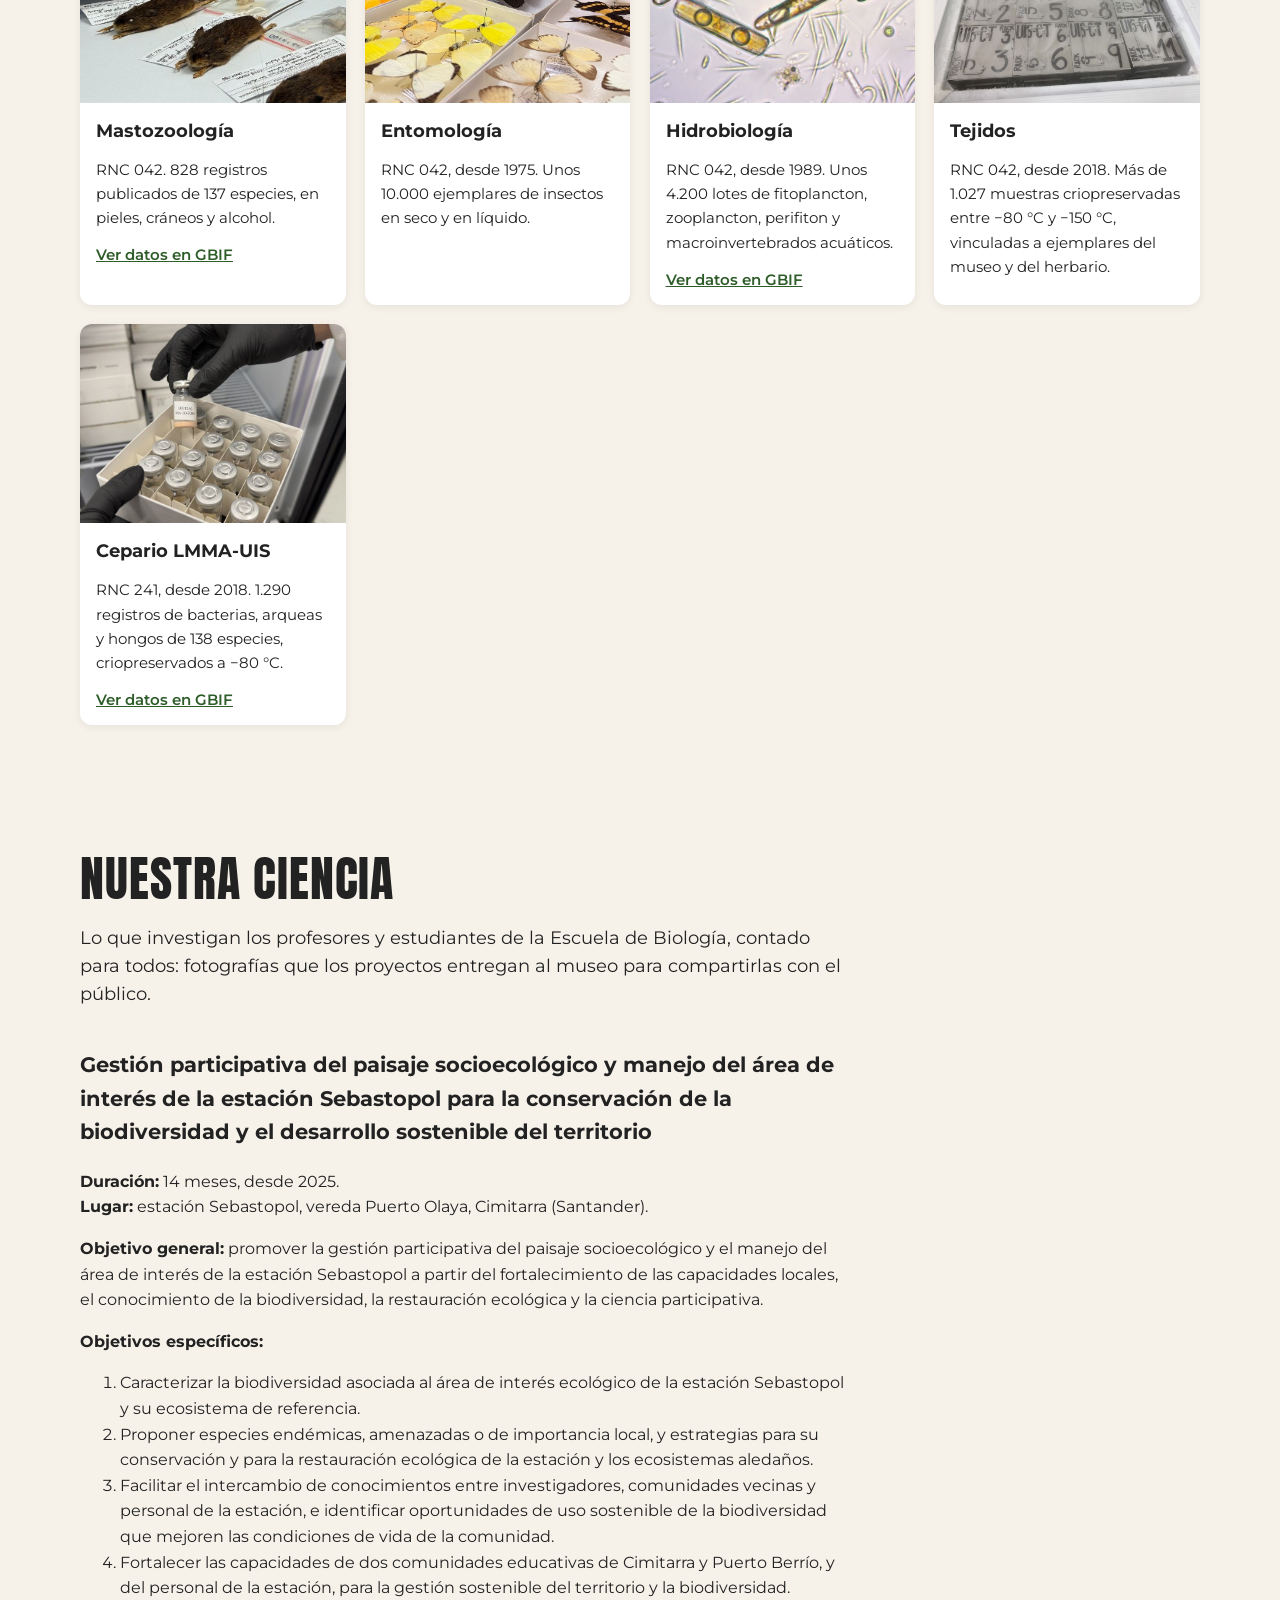
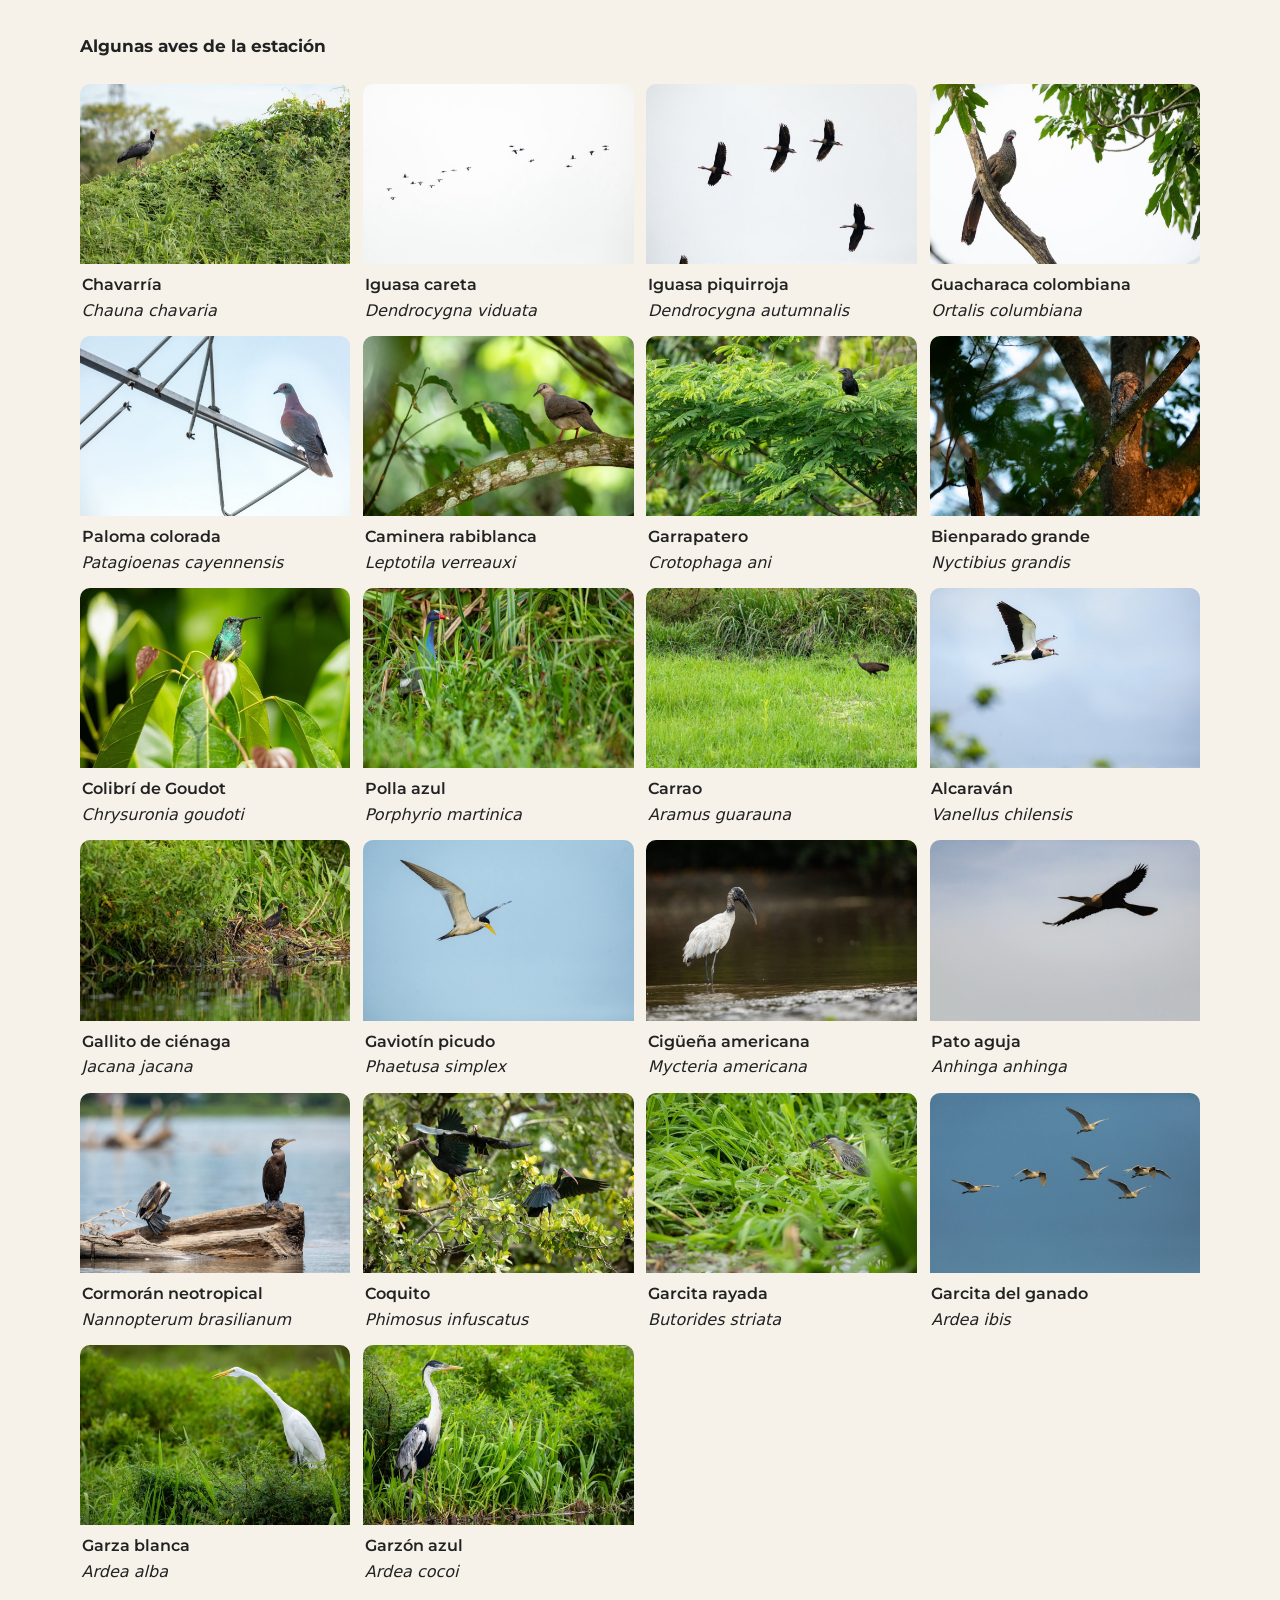
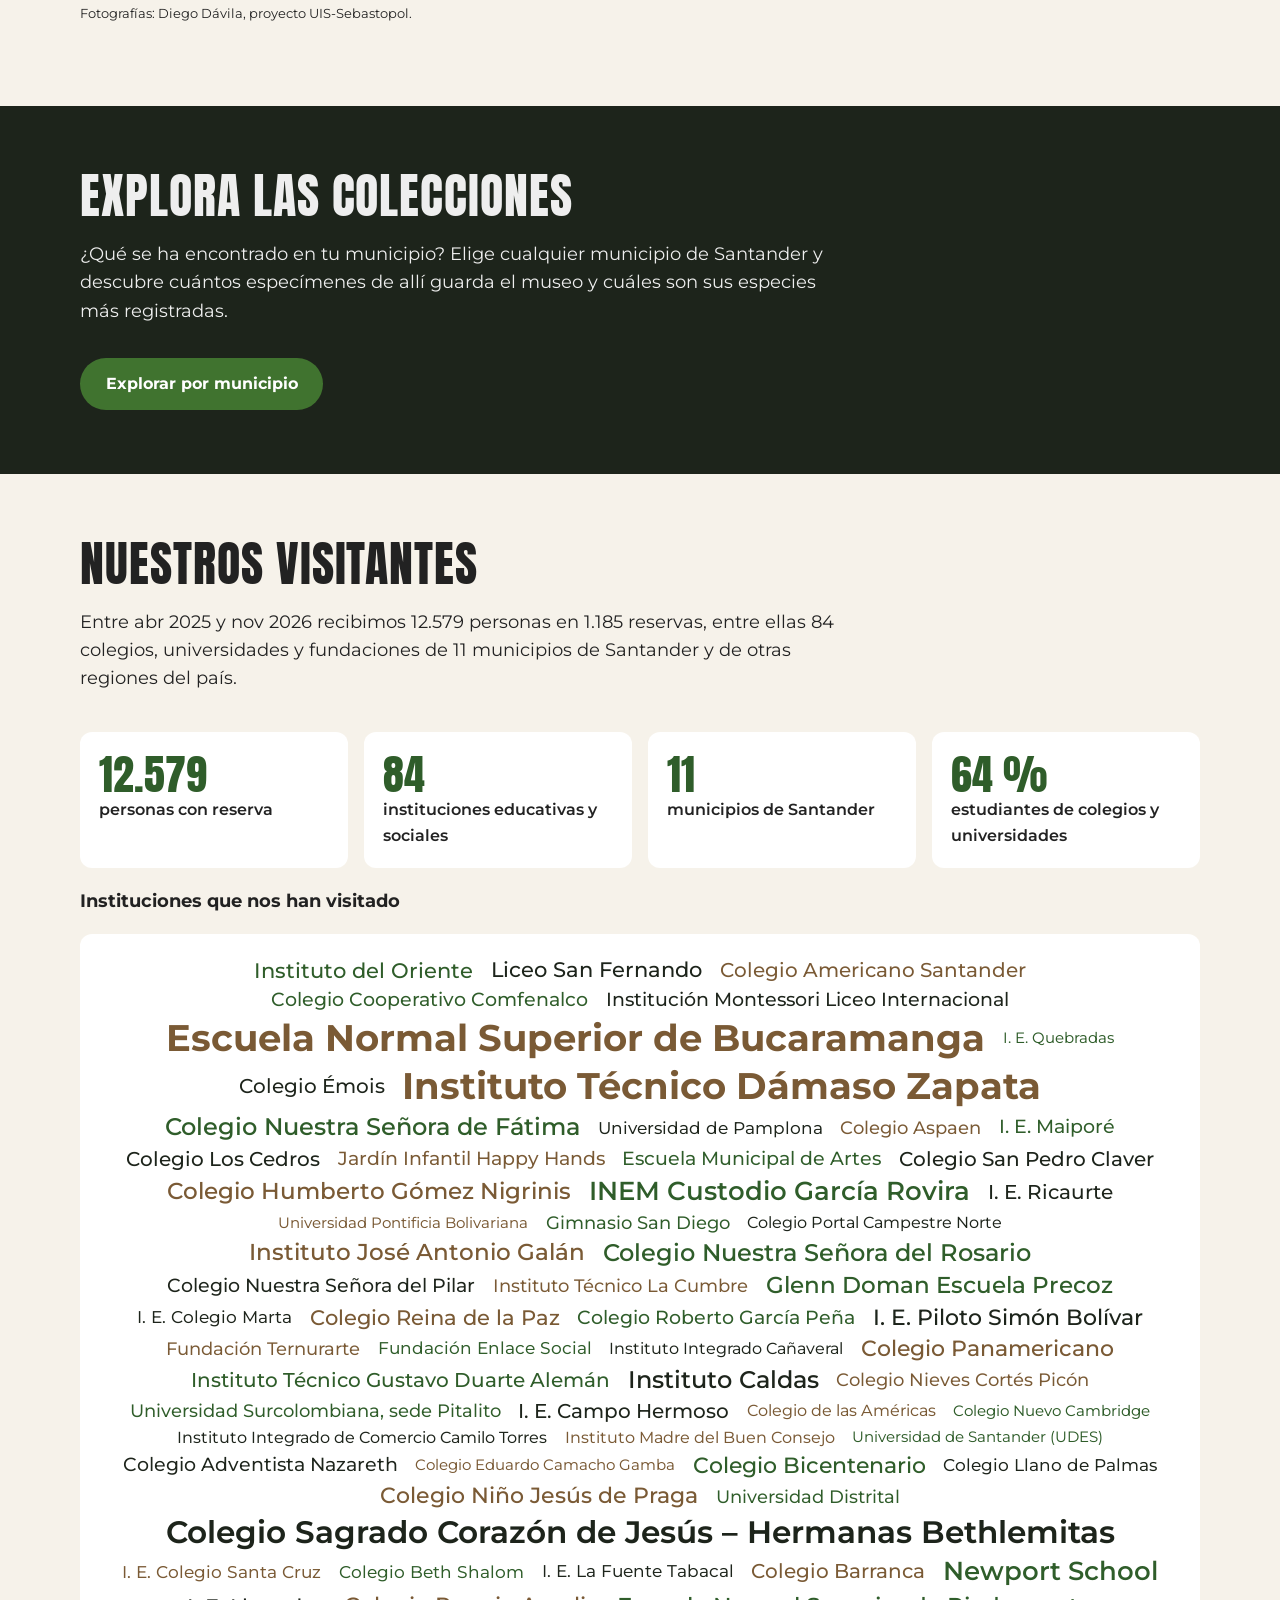
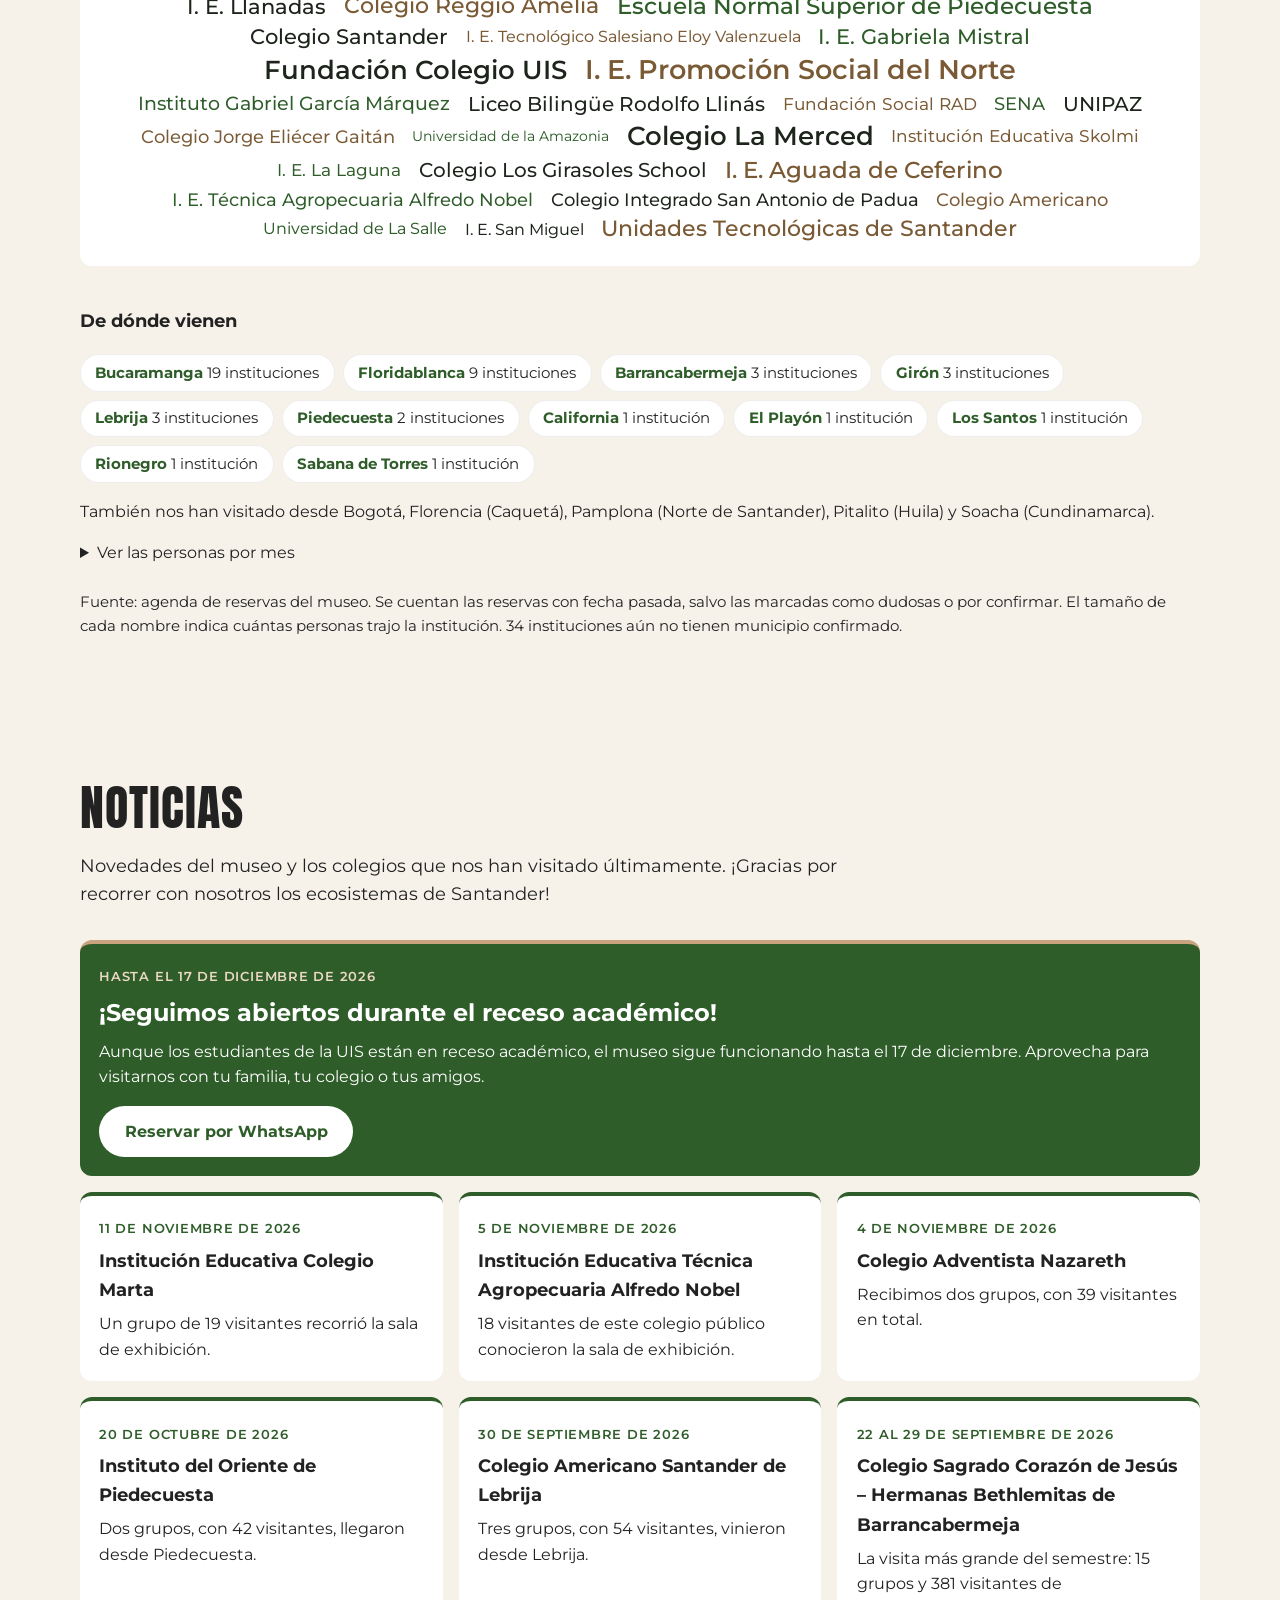
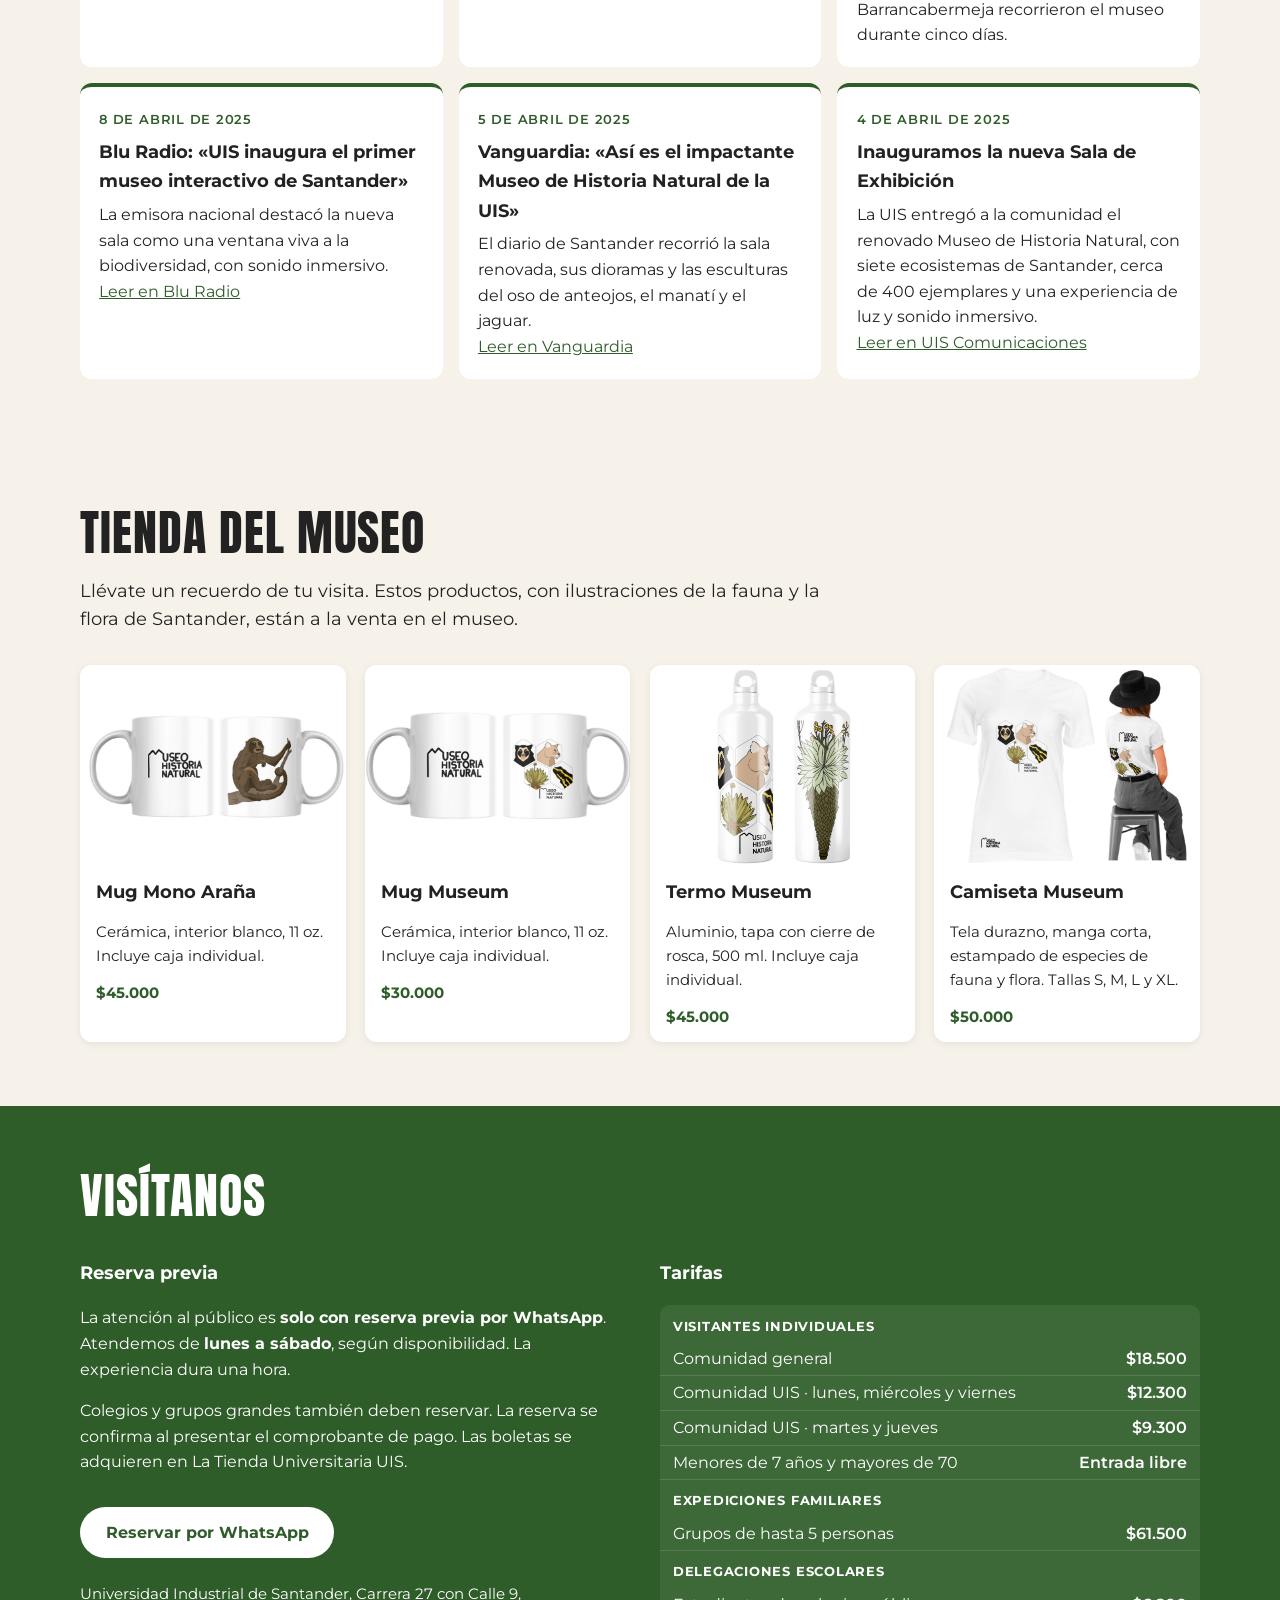
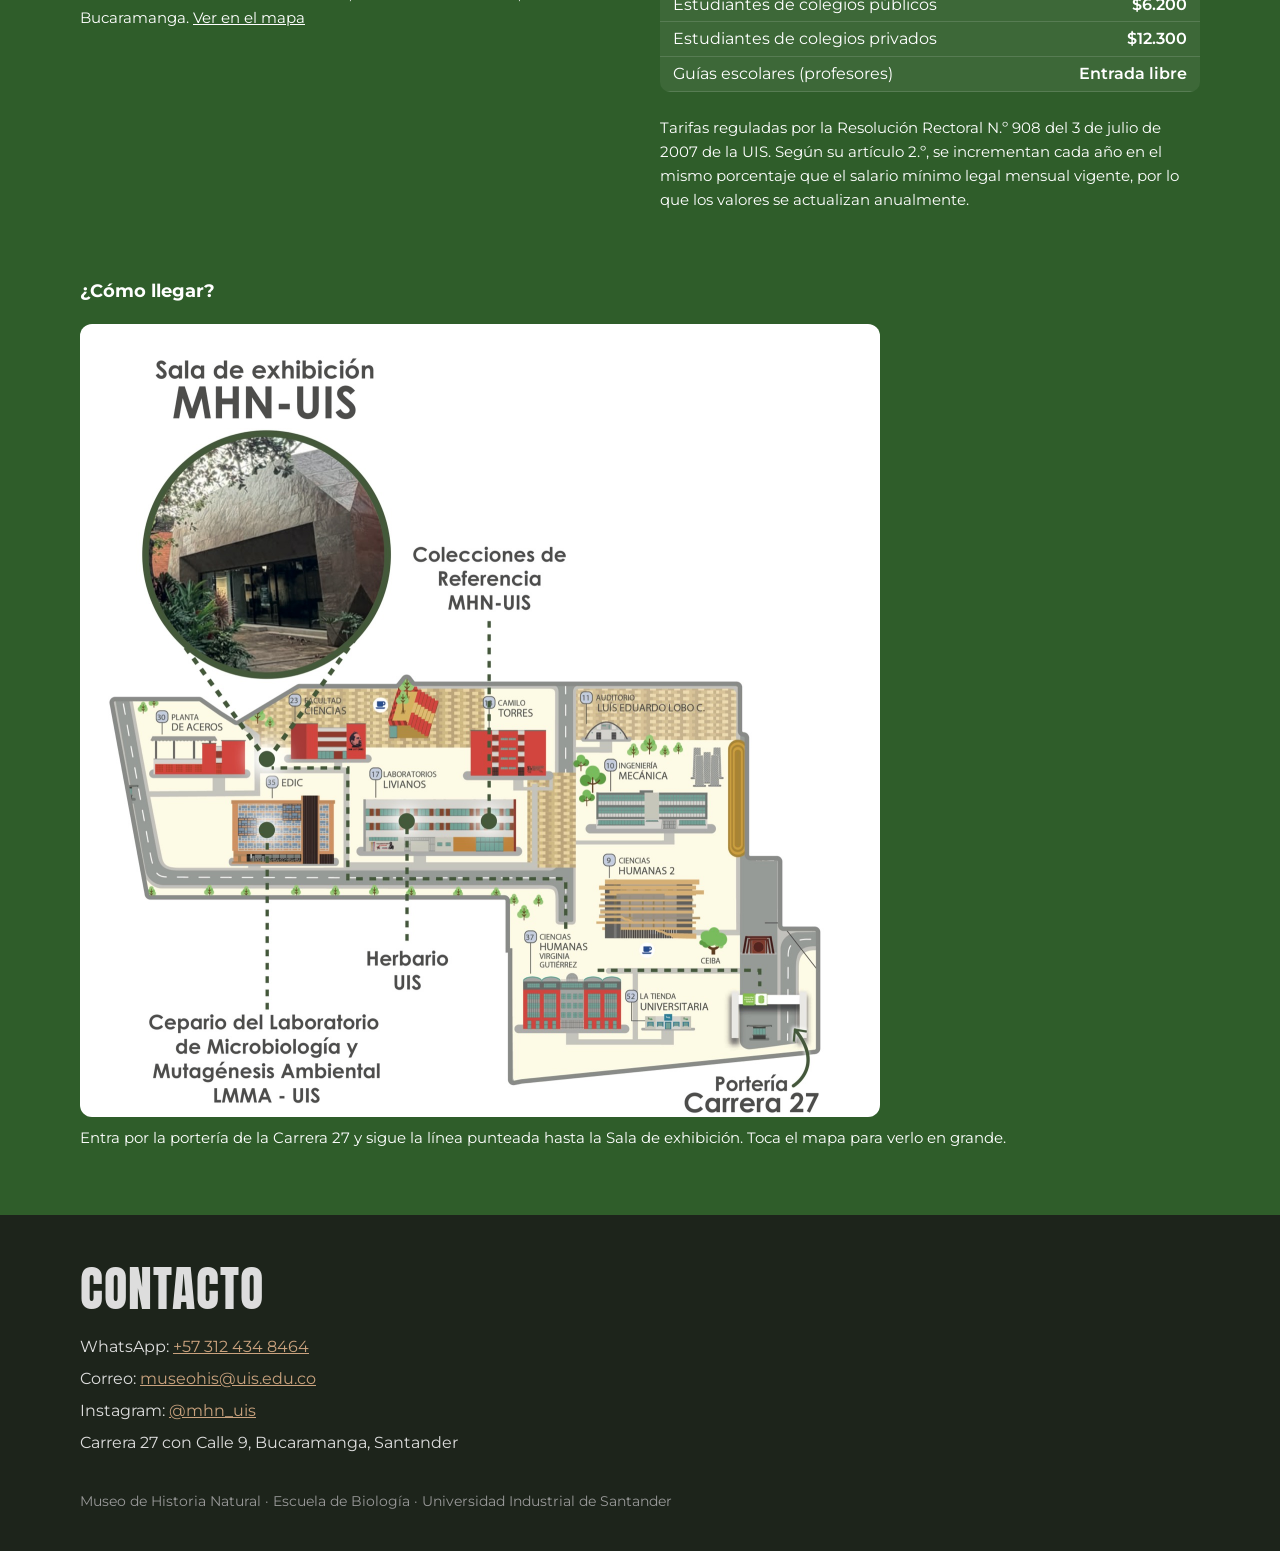
==== commit 54cdac05: "La sección de proyectos pasa a llamarse «Nuestra ciencia» Co-Authored-By: Claude Opus 5.5 <noreply@a" ====
--- a/index.html
+++ b/index.html
@@ -22,7 +22,7 @@
     <a href="#historia">Historia</a>
     <a href="#sala">Sala de exhibición</a>
     <a href="#colecciones">Colecciones</a>
-    <a href="#proyectos">Proyectos</a>
+    <a href="#nuestra-ciencia">Nuestra ciencia</a>
     <a href="#visitantes">Visitantes</a>
     <a href="#noticias">Noticias</a>
     <a href="#tienda">Tienda</a>
@@ -123,9 +123,9 @@
   </div>
 </section>
 
-<section id="proyectos" class="seccion">
-  <h2>Proyectos de la Escuela</h2>
-  <p class="intro">Fotografías de proyectos de investigación de la Escuela de Biología, entregados al museo para compartir con el público lo que se aprende en el territorio.</p>
+<section id="nuestra-ciencia" class="seccion">
+  <h2>Nuestra ciencia</h2>
+  <p class="intro">Lo que investigan los profesores y estudiantes de la Escuela de Biología, contado para todos: fotografías que los proyectos entregan al museo para compartirlas con el público.</p>
 
   <article class="proyecto">
     <h3>Gestión participativa del paisaje socioecológico y manejo del área de interés de la estación Sebastopol para la conservación de la biodiversidad y el desarrollo sostenible del territorio</h3>
